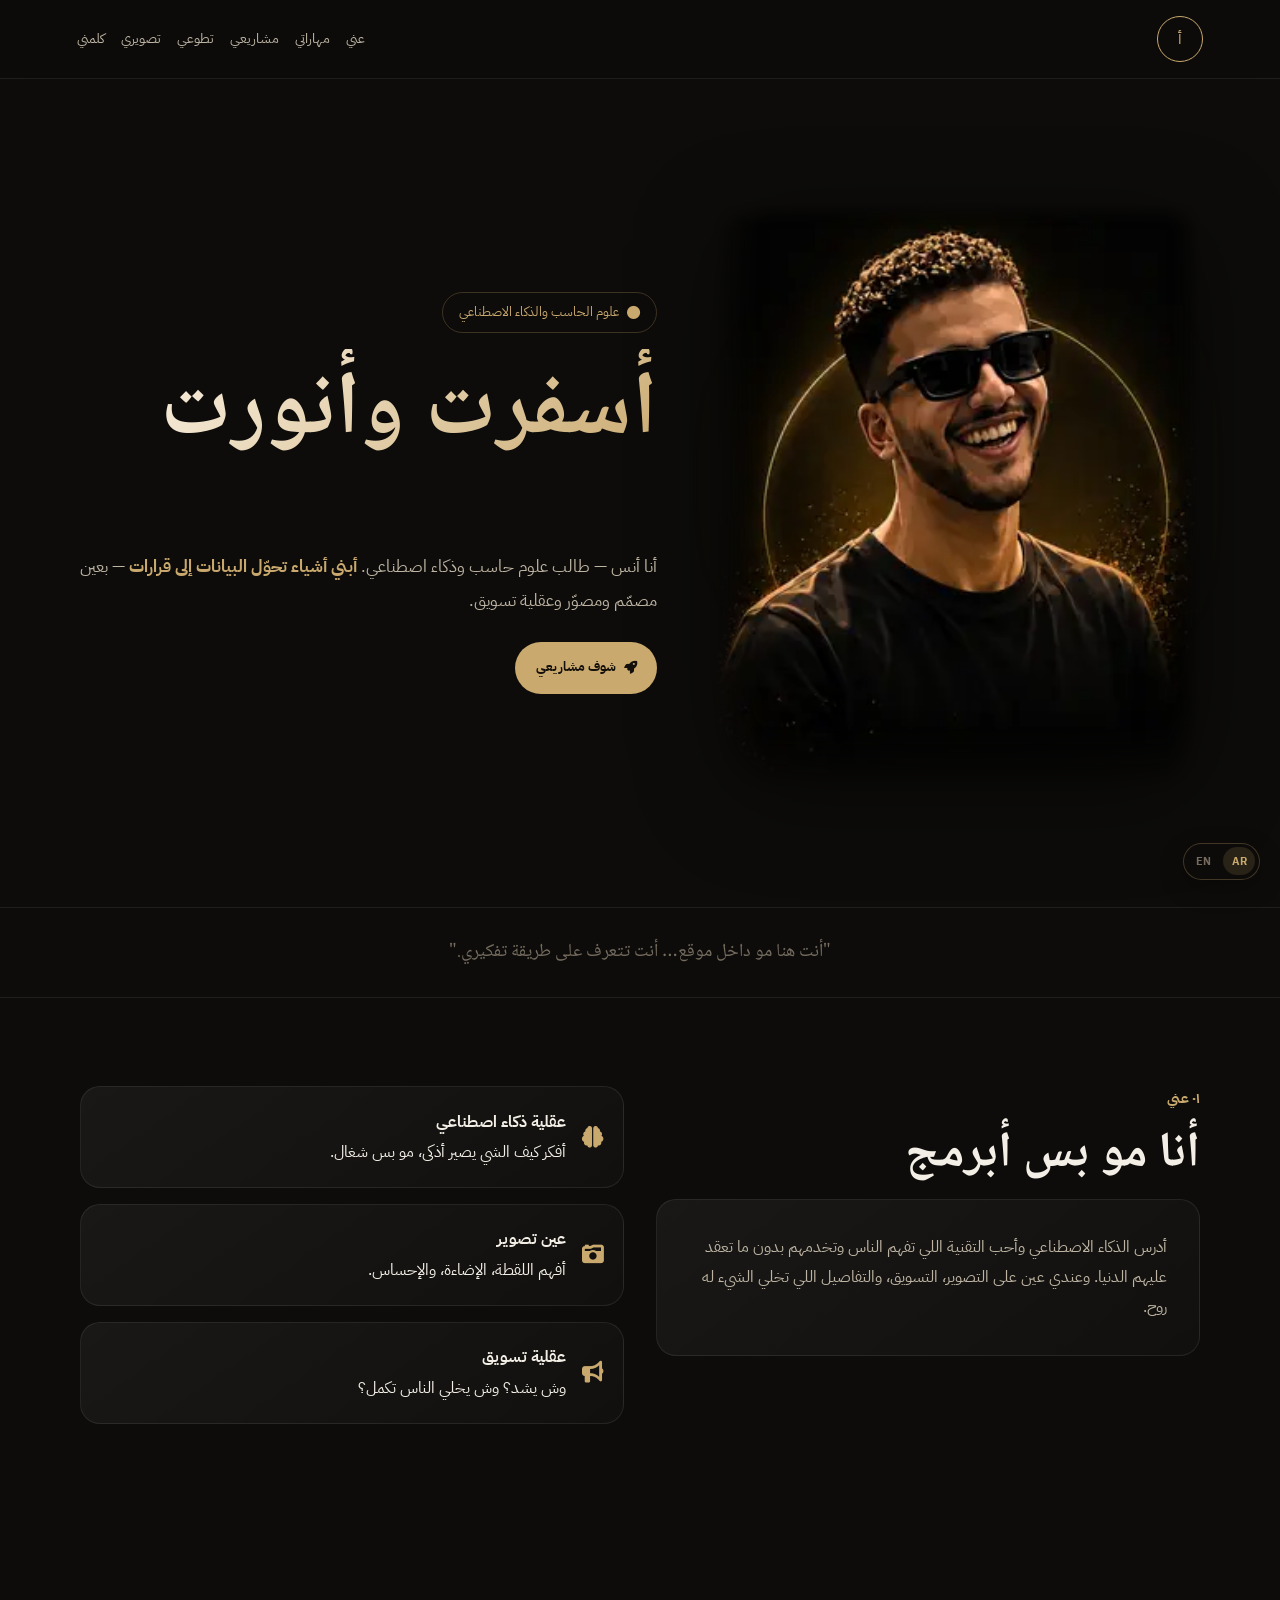
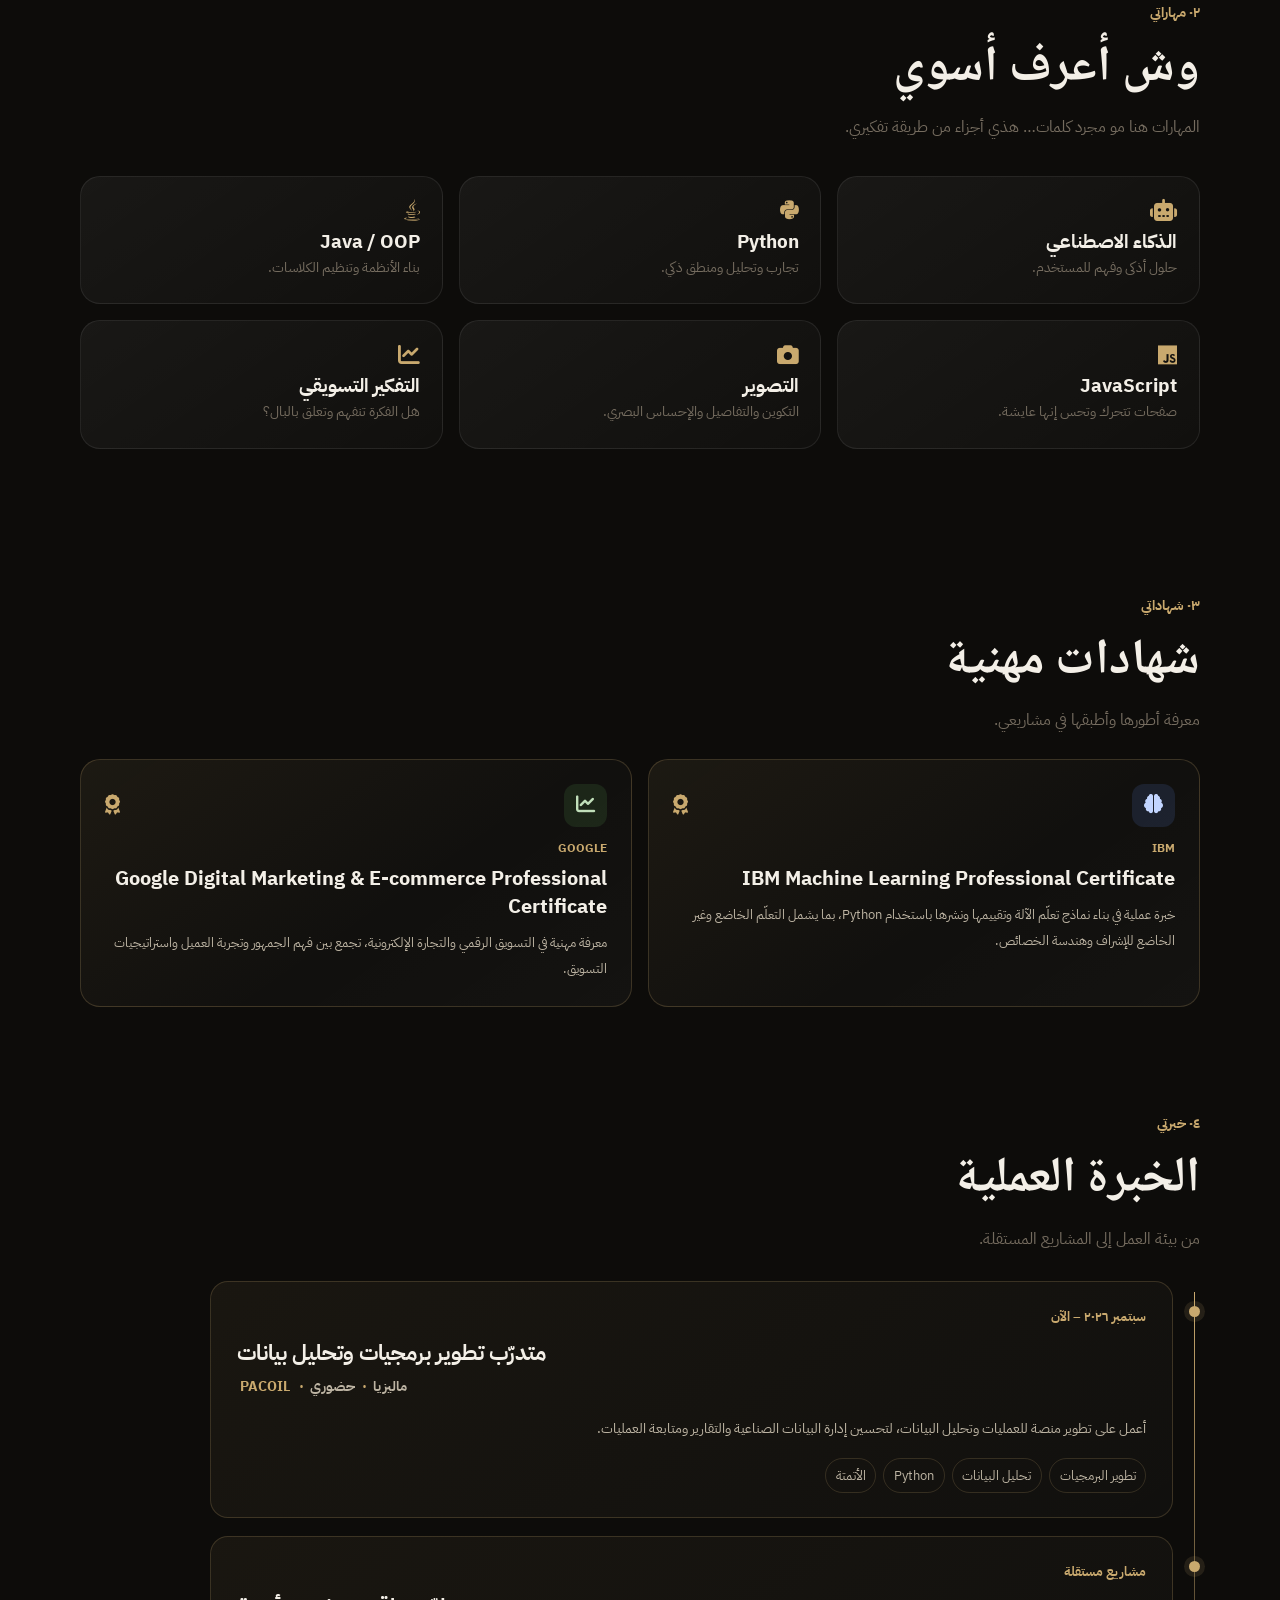
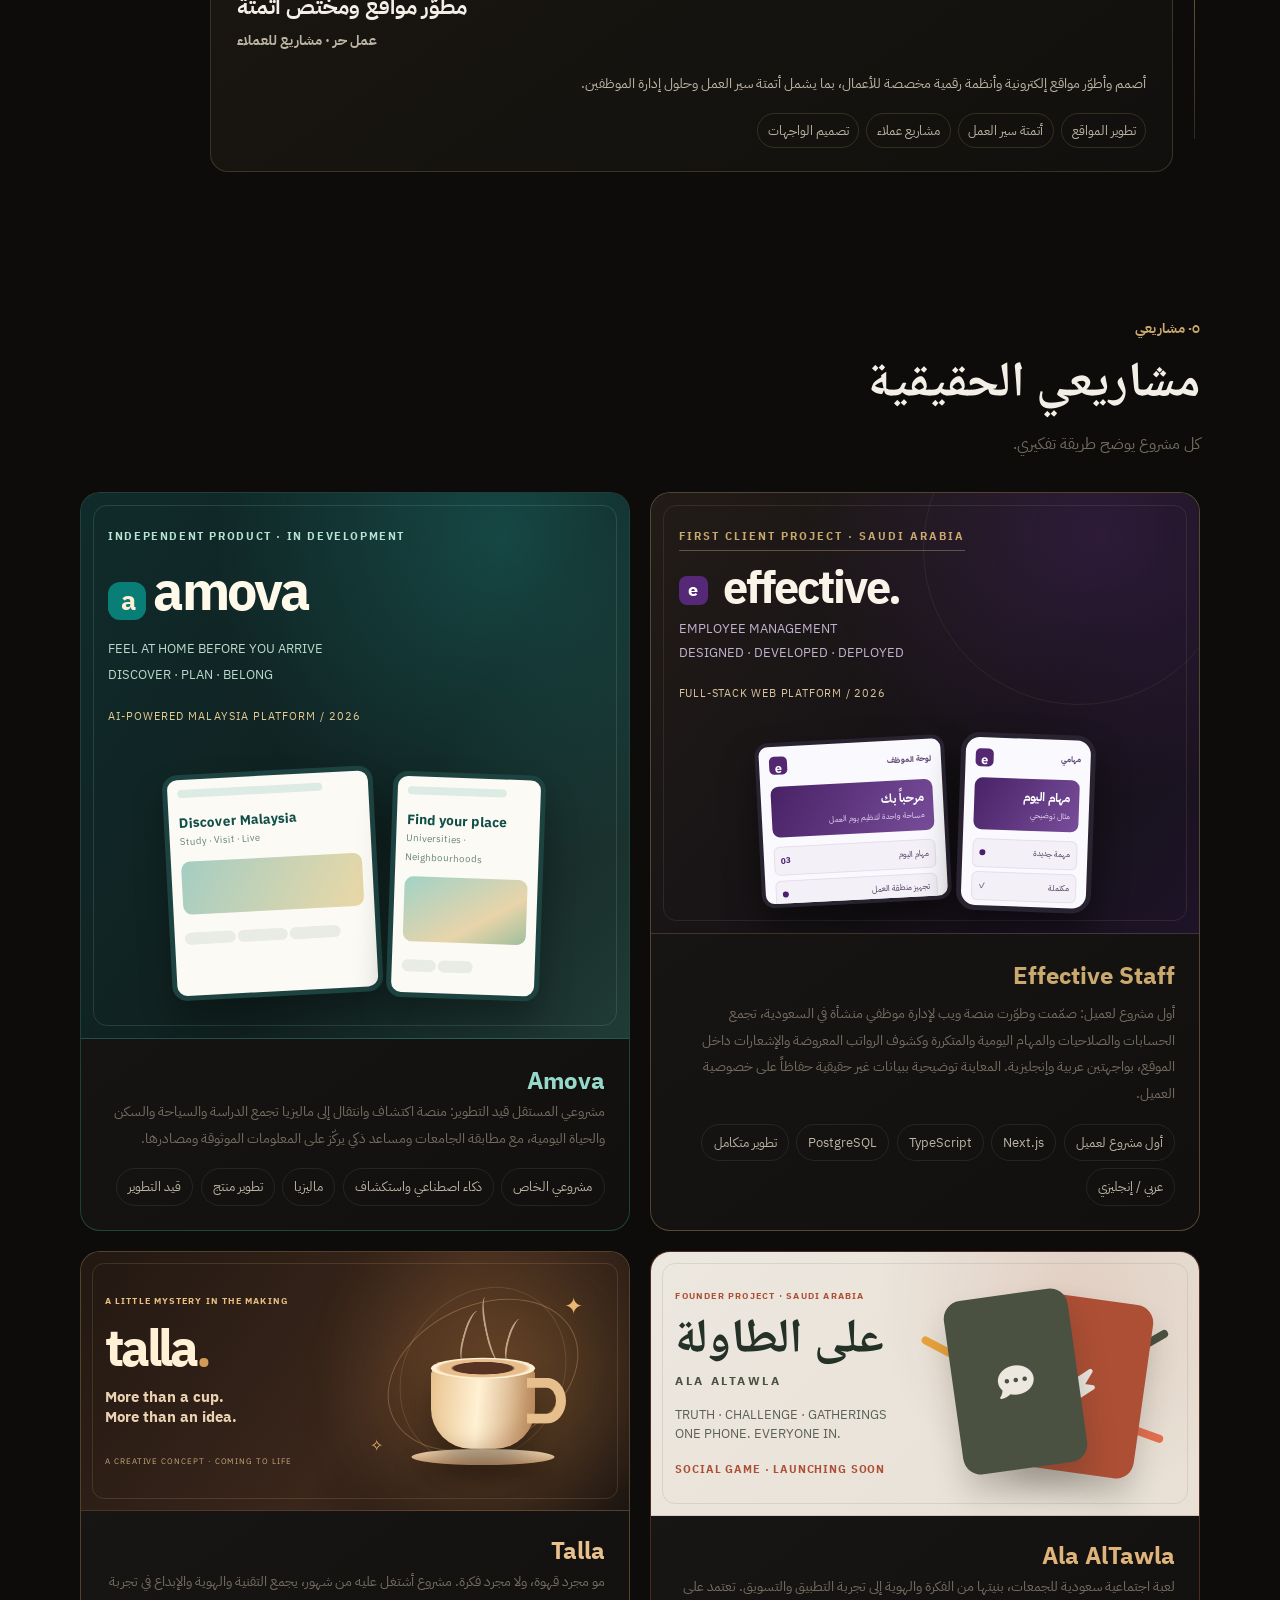
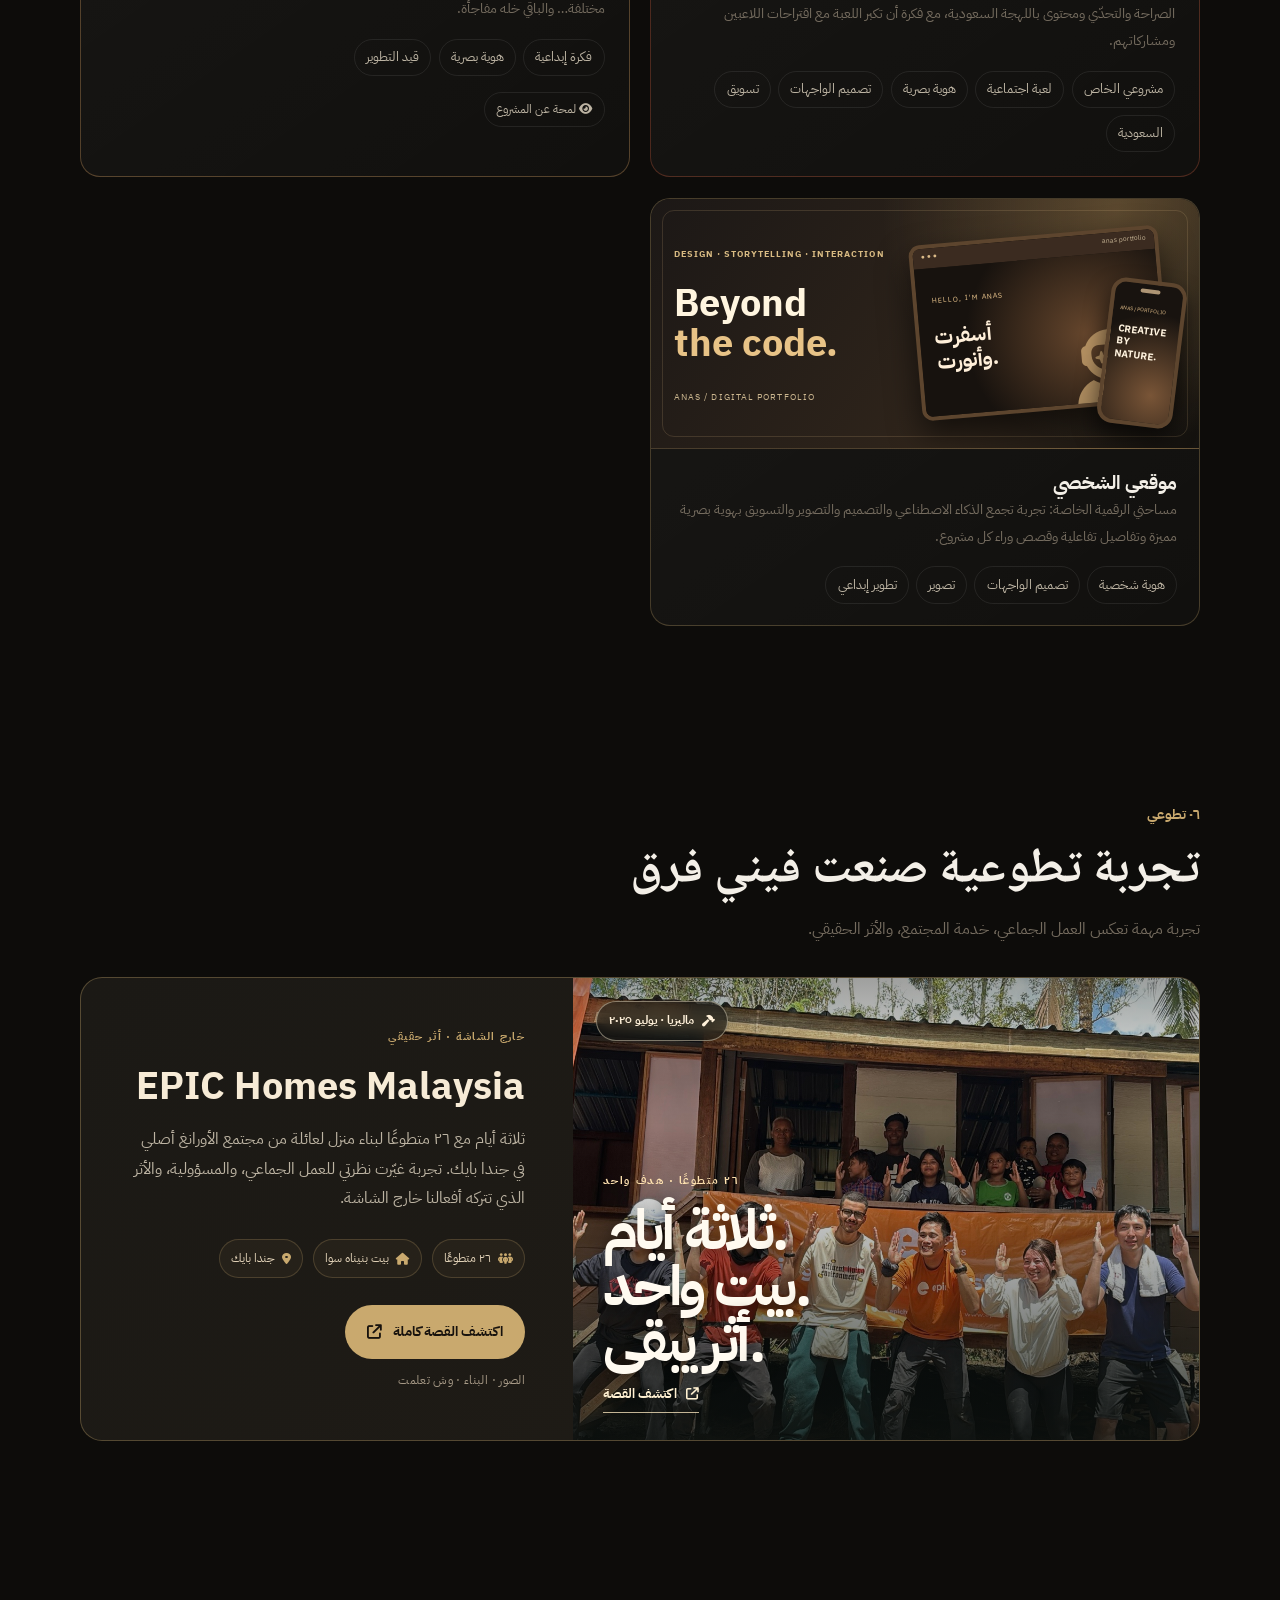
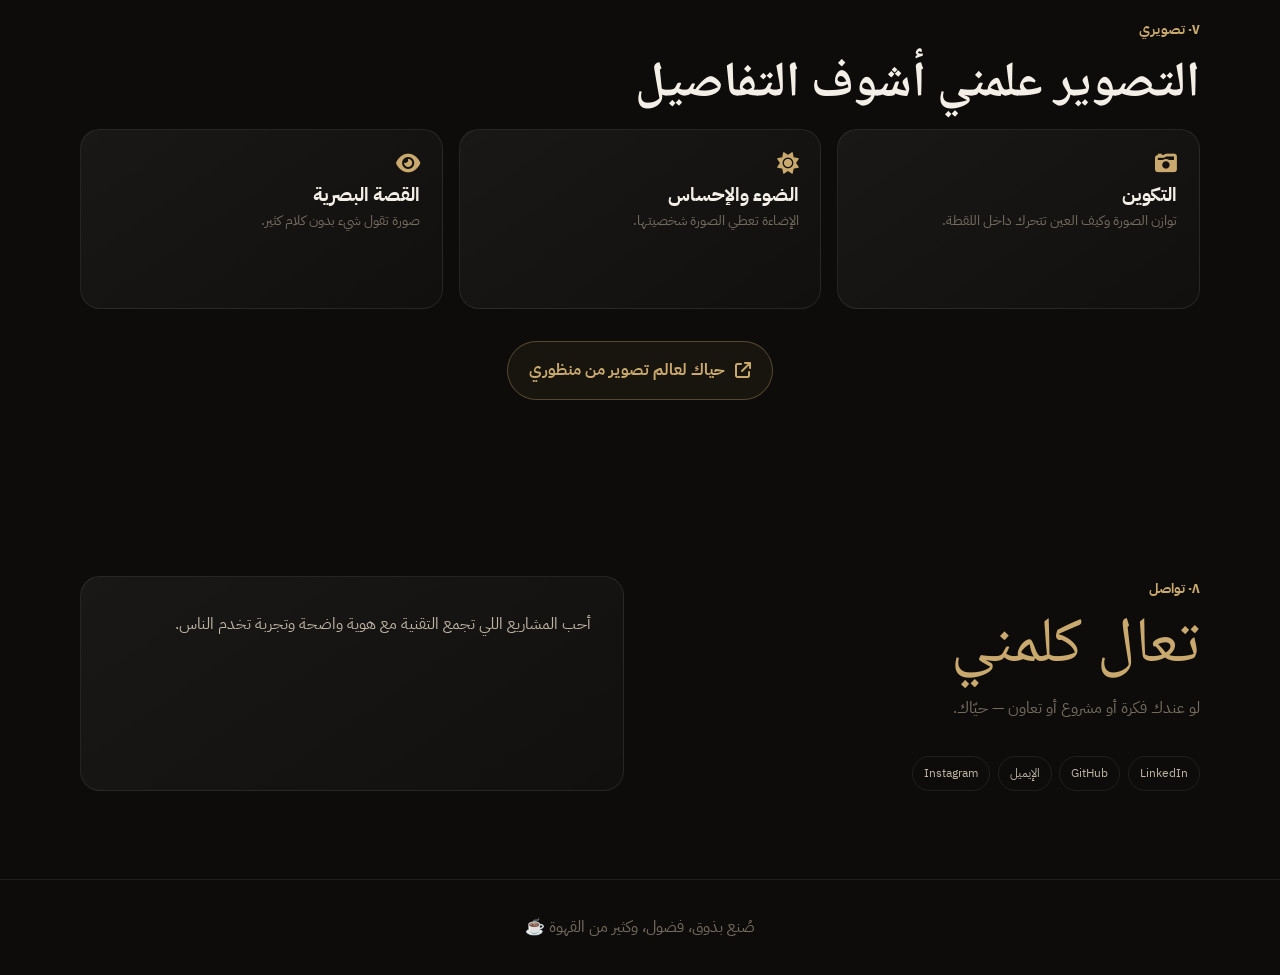
==== index.html @ 83fa6418 "Arabic mode: consistent Thmanyah typography and no mixed English - One Arabic text font + one displa" ====
<!DOCTYPE html>
<html lang="ar" dir="rtl">
<head>
<meta charset="utf-8">
<meta name="viewport" content="width=device-width,initial-scale=1">
<title>My Portfolio | Anas</title>
<link href="https://fonts.googleapis.com/css2?family=Noto+Naskh+Arabic:wght@500;700&family=Tajawal:wght@300;400;500;700;900&display=swap" rel="stylesheet">
<link href="https://cdnjs.cloudflare.com/ajax/libs/font-awesome/6.5.0/css/all.min.css" rel="stylesheet">
<style>
:root{--bg:#0d0c0a;--s:#161410;--s2:#1f1c17;--ink:#f3efe7;--soft:#bdb4a3;--muted:#756c5f;--gold:#c9a96e;--border:rgba(255,255,255,.08);--r:20px;--fb:'Tajawal',sans-serif;--fd:'Noto Naskh Arabic',serif}
*{box-sizing:border-box;margin:0;padding:0}
html{scroll-behavior:smooth}
body{background:var(--bg);color:var(--ink);font-family:var(--fb);line-height:1.85;overflow-x:hidden}
body.intro-lock{overflow:hidden}
a{text-decoration:none;color:inherit}
nav{position:sticky;top:0;z-index:30;display:flex;justify-content:space-between;align-items:center;padding:1rem 6%;background:#0d0c0ae8;border-bottom:1px solid var(--border);backdrop-filter:blur(14px)}
.logo{width:46px;height:46px;border-radius:50%;display:grid;place-items:center;border:1px solid var(--gold);color:var(--gold);font-family:var(--fd)}
.links{display:flex;gap:1rem;list-style:none;font-size:.86rem;color:var(--soft)}
section{padding:5.5rem 6%}
.wrap{max-width:1120px;margin:auto}
.label{color:var(--gold);letter-spacing:.22em;font-size:.74rem;font-weight:900}
.title{font-family:var(--fd);font-size:clamp(2rem,4vw,3.1rem);line-height:1.25;margin:.5rem 0}
.sub{color:var(--muted);max-width:760px;margin-bottom:2rem}
.hero{min-height:92vh;display:grid;align-items:center;padding-top:3.5rem;padding-bottom:3.5rem;overflow:hidden}
.hero-grid{width:min(1280px,100%);margin-inline:auto;display:grid;grid-template-columns:minmax(0,1.08fr) minmax(390px,.92fr);align-items:center;gap:clamp(1.5rem,4vw,4rem);direction:ltr}
.hero-copy{position:relative;z-index:2;max-width:720px;text-align:left;direction:ltr}
html[dir="rtl"] .hero-copy{text-align:right;direction:rtl}
.hero h1{font-family:var(--fd);font-size:clamp(4rem,7vw,6.5rem);line-height:.98;white-space:nowrap;background:linear-gradient(135deg,#fff8ee,var(--gold));-webkit-background-clip:text;color:transparent;margin:1rem 0 .45rem}
.hero-translation{height:44px;display:flex;align-items:center;justify-content:flex-start;color:var(--gold);font-size:1.1rem;font-weight:700;letter-spacing:.04em;margin-bottom:1.2rem;transition:.45s}
html[dir="rtl"] .hero-translation{justify-content:flex-end}
.hero-translation.hide{opacity:0;transform:translateY(12px);filter:blur(4px)}
.lead{max-width:700px;color:var(--soft);font-size:1.08rem}
.badge,.btn{display:inline-flex;align-items:center;gap:.5rem;border:1px solid rgba(201,169,110,.25);border-radius:999px;padding:.45rem 1rem;color:var(--gold);font-size:.82rem}
.btn{margin-top:1.5rem;background:var(--gold);color:#130f0a;font-weight:800;border:0;padding:.85rem 1.3rem;cursor:pointer}
.hero-art{position:relative;min-height:clamp(560px,64vh,730px);display:grid;align-items:end;justify-items:center;pointer-events:none;user-select:none;isolation:isolate}
.hero-art::before{content:'';position:absolute;inset:10% 2% 2%;z-index:-1;background:radial-gradient(circle at 52% 43%,rgba(201,169,110,.19),rgba(201,169,110,.055) 37%,transparent 68%);filter:blur(24px)}
.portrait-image{display:block!important;position:relative;z-index:3;width:min(100%,620px);height:clamp(560px,68vh,760px);object-fit:contain;object-position:center bottom;opacity:1!important;visibility:visible!important;filter:drop-shadow(0 22px 45px rgba(0,0,0,.62));pointer-events:none!important;user-select:none!important;-webkit-user-select:none!important;-webkit-user-drag:none!important;touch-action:none;animation:portraitReveal 1.15s .35s both cubic-bezier(.2,.7,.2,1)}
@keyframes portraitReveal{from{opacity:0;transform:translateY(26px) scale(.975);filter:blur(7px) drop-shadow(0 22px 45px rgba(0,0,0,.62))}to{opacity:1;transform:none;filter:drop-shadow(0 22px 45px rgba(0,0,0,.62))}}
.card{background:linear-gradient(145deg,rgba(255,255,255,.05),rgba(255,255,255,.018));border:1px solid var(--border);border-radius:var(--r)}
.grid2{display:grid;grid-template-columns:1fr 1fr;gap:2rem}
.text-card{padding:2rem;color:var(--soft)}
.mini-list{display:grid;gap:1rem}
.mini{padding:1.2rem;display:flex;gap:1rem;align-items:center}
.ico{color:var(--gold);font-size:1.35rem}
.skills,.projects,.gallery{display:grid;grid-template-columns:repeat(3,1fr);gap:1rem}
.skill,.project-body,.photo-card{padding:1.35rem}
.skill i,.photo-card i{color:var(--gold);font-size:1.35rem}
.skill p,.project p,.photo-card p{color:var(--muted);font-size:.86rem}
.project{overflow:hidden}
.mock{height:175px;display:grid;place-items:center;text-align:center;font-family:var(--fd);font-size:1.1rem;color:var(--gold);background:radial-gradient(circle at 20% 20%,rgba(201,169,110,.16),transparent 45%),var(--s2)}
.mock.amova{background:radial-gradient(circle at 25% 20%,rgba(98,137,255,.2),transparent 45%),var(--s2)}
.mock.talla{background:radial-gradient(circle at 75% 20%,rgba(163,111,64,.24),transparent 45%),var(--s2)}
.tags,.project-actions,.pills{display:flex;gap:.45rem;flex-wrap:wrap;margin-top:1rem}
.tags span,.project-actions a,.project-actions button,.pill{font:inherit;font-size:.74rem;padding:.34rem .7rem;border:1px solid var(--border);border-radius:999px;color:var(--soft);background:transparent;cursor:pointer}
.project-actions a:hover,.project-actions button:hover,.pill:hover{color:var(--gold);border-color:var(--gold)}
.quote{text-align:center;padding:1.7rem 6%;border-block:1px solid var(--border);color:var(--muted);font-family:var(--fd)}
.photo-card{min-height:180px}
.contact{display:grid;grid-template-columns:1fr 1fr;gap:2rem}
.big{font-family:var(--fd);font-size:clamp(2.5rem,6vw,4rem);color:var(--gold)}
footer{text-align:center;padding:2rem;color:var(--muted);border-top:1px solid var(--border)}
.card,.skill,.project,.photo-card,.mini,.btn,.pill,.project-actions a,.project-actions button,.tags span{transition:.25s}
.card:hover,.skill:hover,.project:hover,.photo-card:hover,.mini:hover{transform:scale(1.03);box-shadow:0 15px 35px rgba(0,0,0,.35)}
.btn:hover,.pill:hover,.project-actions a:hover,.project-actions button:hover,.tags span:hover{transform:scale(1.06)}
.photography-cta{display:flex;justify-content:center;margin-top:2rem}
.photo-btn{display:inline-flex;align-items:center;gap:.6rem;border:1px solid rgba(201,169,110,.35);border-radius:999px;padding:.85rem 1.35rem;color:var(--gold);background:rgba(201,169,110,.06);font-weight:800}
.lang-switch{position:fixed;right:1.25rem;bottom:1.25rem;z-index:100;display:flex;gap:.2rem;padding:.22rem;border:1px solid rgba(201,169,110,.28);border-radius:999px;background:rgba(13,12,10,.86);backdrop-filter:blur(14px);box-shadow:0 8px 24px rgba(0,0,0,.28)}
.lang-switch button{border:0;background:transparent;color:var(--muted);font:700 .68rem var(--fb);padding:.35rem .55rem;border-radius:999px;cursor:pointer}
.lang-switch button.active{background:rgba(201,169,110,.15);color:var(--gold)}
.intro-overlay{position:fixed;inset:0;z-index:9999;background:#090806;display:grid;place-items:center;text-align:center;padding:2rem;transition:opacity .6s,visibility .6s}
.intro-overlay.done{opacity:0;visibility:hidden;pointer-events:none}
.intro-inner{max-width:980px}
.intro-badge,.intro-title,.intro-sub,.intro-line,.intro-button{opacity:0;filter:blur(10px);transform:translateY(18px) scale(.97);animation:introReveal .6s cubic-bezier(.2,.7,.2,1) forwards}
.intro-badge{animation-delay:.05s}.intro-title{animation-delay:.2s;font-family:var(--fd);font-size:clamp(3.3rem,10vw,7.7rem);line-height:1.1;background:linear-gradient(135deg,#fff8ee,var(--gold));-webkit-background-clip:text;color:transparent;margin:1rem 0}.intro-sub{animation-delay:.45s;color:var(--gold);font-weight:700}.intro-line{animation-delay:.6s;color:var(--soft);font-size:clamp(.95rem,2vw,1.15rem);max-width:760px;margin:1rem auto}.intro-button{animation-delay:.75s}.skip-intro{position:absolute;bottom:1.5rem;right:1.5rem;border:0;background:transparent;color:var(--muted);cursor:pointer;font-family:var(--fb)}
@keyframes introReveal{to{opacity:1;filter:blur(0);transform:none}}
.modal{position:fixed;inset:0;z-index:500;display:grid;place-items:center;padding:1.5rem;background:rgba(4,4,3,.78);backdrop-filter:blur(12px);opacity:0;visibility:hidden;transition:.3s}
.modal.open{opacity:1;visibility:visible}.modal-card{position:relative;width:min(680px,100%);padding:clamp(2rem,6vw,4rem);text-align:center;overflow:hidden}.modal-card:before{content:'';position:absolute;inset:-30%;background:radial-gradient(circle,rgba(201,169,110,.13),transparent 55%);pointer-events:none}.modal-icon{font-size:2.4rem;color:var(--gold);margin-bottom:1rem}.modal h3{font-family:var(--fd);font-size:clamp(2rem,5vw,3.5rem);color:var(--gold)}.modal p{position:relative;color:var(--soft);font-size:clamp(1rem,2.4vw,1.25rem);margin:1rem auto 1.5rem;max-width:560px}.modal-close{position:absolute;top:1rem;right:1rem;width:38px;height:38px;border-radius:50%;border:1px solid var(--border);background:rgba(255,255,255,.04);color:var(--soft);cursor:pointer}
@media(max-width:1100px){.hero-grid{grid-template-columns:minmax(0,1fr) minmax(330px,.82fr);gap:1.5rem}.hero h1{font-size:clamp(3.8rem,7vw,5.4rem)}.portrait-image{height:clamp(500px,60vh,660px)}}
@media(max-width:900px){.hero{padding-top:4rem}.hero-grid{grid-template-columns:1fr;gap:.5rem}.hero-copy,html[dir="rtl"] .hero-copy{text-align:center;direction:inherit;margin-inline:auto}.hero-translation,html[dir="rtl"] .hero-translation{justify-content:center}.hero h1{white-space:normal;font-size:clamp(3.4rem,14vw,5.6rem)}.hero-art{min-height:430px;margin-top:.5rem}.portrait-image{width:min(100%,520px);height:min(118vw,590px)}.grid2,.contact{grid-template-columns:1fr}.skills,.projects,.gallery{grid-template-columns:1fr 1fr}.links{display:none}}
@media(max-width:600px){.skills,.projects,.gallery{grid-template-columns:1fr}.portrait-image{height:min(126vw,500px)}}
@media(prefers-reduced-motion:reduce){*,*:before,*:after{animation-duration:.01ms!important;transition-duration:.01ms!important}.intro-overlay{display:none}body.intro-lock{overflow:auto}.portrait-image{animation:none}}

/* Effective Staff: non-interactive case-study poster, integrated with the portfolio's black-and-gold theme. */
.effective-project{grid-column:span 2;border-color:rgba(201,169,110,.34)}
.effective-poster{min-height:245px;position:relative;display:grid;grid-template-columns:minmax(0,.9fr) minmax(0,1.1fr);align-items:center;gap:1.2rem;padding:1.45rem 1.7rem;overflow:hidden;direction:ltr;background:radial-gradient(ellipse at 82% 10%,rgba(85,42,116,.36),transparent 46%),linear-gradient(130deg,#211c17 0%,#151116 62%,#1d1428 100%);border-bottom:1px solid rgba(201,169,110,.18);isolation:isolate}
.effective-poster:before{content:'';position:absolute;inset:12px;border:1px solid rgba(201,169,110,.13);border-radius:13px;pointer-events:none}
.effective-poster:after{content:'';position:absolute;right:-36px;top:-100px;width:310px;height:310px;border:1px solid rgba(201,169,110,.10);border-radius:50%;pointer-events:none}
.effective-poster-copy{z-index:1;text-align:left;align-self:center}
.effective-poster-eyebrow{display:inline-block;color:var(--gold);font:700 .66rem var(--fb);letter-spacing:.19em;text-transform:uppercase;border-bottom:1px solid rgba(201,169,110,.4);padding-bottom:.4rem}
.effective-wordmark{font:900 clamp(1.6rem,3.5vw,2.9rem) var(--fb);color:#faf3e8;line-height:1;margin:.9rem 0 .38rem;letter-spacing:-.045em}
.effective-wordmark i{display:inline-grid;place-items:center;width:29px;height:29px;border-radius:8px;background:#562878;color:#fff;font-size:1.1rem;vertical-align:middle;letter-spacing:0;margin-right:.4rem;font-style:normal}
.effective-poster-copy p{color:#c1b2cf!important;font-size:.79rem!important;line-height:1.5;max-width:275px}
.effective-poster-note{display:inline-block;color:#d7c39b;font-size:.67rem;letter-spacing:.075em;margin-top:1.05rem}
.effective-screens{position:relative;display:flex;gap:.65rem;justify-content:flex-end;align-items:flex-end;z-index:1;transform:rotate(-2deg);pointer-events:none}
.effective-screen{width:min(51%,178px);height:190px;flex-shrink:0;background:#faf9fd;border:4px solid #292331;border-radius:13px;box-shadow:0 18px 35px rgba(0,0,0,.42);overflow:hidden;direction:rtl;padding:.68rem .62rem;text-align:right}
.effective-screen--mobile{height:205px;width:min(40%,128px);border-radius:19px;transform:translateY(11px) rotate(5deg);border-width:5px}
.effective-ui-head{display:flex;align-items:center;justify-content:space-between;font-size:.49rem;color:#5b4571;font-weight:800;gap:.3rem}
.effective-ui-mark{background:#532870;border-radius:5px;width:18px;height:18px;color:white;display:grid;place-items:center;font-weight:900;font-size:.8rem}
.effective-ui-banner{margin:.7rem 0 .55rem;border-radius:8px;padding:.7rem .55rem;background:linear-gradient(120deg,#482266,#784d9a);color:#fff;font-weight:900;font-size:.76rem;line-height:1.3}
.effective-ui-banner small{display:block;font-size:.49rem;font-weight:400;color:#ead8f4;margin-top:.22rem}
.effective-ui-row{background:#f4f0f8;border:1px solid #e7ddec;border-radius:6px;display:flex;justify-content:space-between;align-items:center;padding:.36rem .4rem;margin:.27rem 0;gap:.3rem;color:#4c395b;font-size:.51rem}
.effective-ui-row b{color:#4b1f6f;font-weight:900}.effective-ui-dot{width:6px;height:6px;border-radius:50%;background:#4b1f6f;display:inline-block}
.effective-poster-bottom{margin-top:.7rem;border-top:1px solid #e6ddea;padding-top:.36rem;display:flex;justify-content:space-around;color:#826c91;font-size:.42rem}
.effective-project .project-body{padding:1.6rem}
.effective-project .project-body h3{color:var(--gold);font-family:var(--fd);font-size:1.28rem}
.effective-project .project-body p{max-width:620px;margin:.42rem 0 .3rem}
.effective-project .project-actions{display:none}
@media(max-width:900px){.effective-project{grid-column:span 2}}
@media(max-width:600px){.effective-project{grid-column:span 1}.effective-poster{grid-template-columns:1fr;min-height:0;padding:1.35rem;gap:1.1rem}.effective-poster-copy{text-align:center}.effective-poster-copy p{margin-inline:auto}.effective-screens{justify-content:center}.effective-screen{width:48%}.effective-screen--mobile{width:37%}}

/* Amova portfolio showcase: visual case study, no source-code link */
.amova-project{grid-column:span 2;border-color:rgba(61,172,157,.3)}
.amova-poster{position:relative;min-height:250px;display:grid;grid-template-columns:minmax(0,.9fr) minmax(0,1.1fr);align-items:center;gap:1.3rem;overflow:hidden;padding:1.7rem;direction:ltr;background:radial-gradient(ellipse at 77% 8%,rgba(37,167,159,.28),transparent 48%),linear-gradient(125deg,#102b2b,#10201f 58%,#203b36);border-bottom:1px solid rgba(110,216,192,.2)}
.amova-poster:before{content:'';position:absolute;inset:12px;border:1px solid rgba(168,219,196,.15);border-radius:14px;pointer-events:none}
.amova-poster-copy{position:relative;z-index:1;text-align:left}.amova-poster-eyebrow{font:700 .67rem var(--fb);letter-spacing:.15em;color:#b7e4d3;text-transform:uppercase}.amova-poster-wordmark{font:900 clamp(2rem,5vw,3.4rem) var(--fb);color:#fff9e9;letter-spacing:-.05em;line-height:1.1;margin:.8rem 0}.amova-poster-wordmark i{font-style:normal;display:inline-grid;place-items:center;background:#087e77;color:#ffeed3;width:38px;height:38px;border-radius:12px;font-size:1.7rem;margin-right:.45rem}.amova-poster-copy p{color:#b9d9cb!important;font-size:.84rem!important;line-height:1.55}.amova-poster-note{display:block;color:#e5ca91;font-size:.71rem;margin-top:1.1rem;letter-spacing:.09em}
.amova-showcase{position:relative;z-index:1;display:grid;grid-template-columns:1.1fr .8fr;gap:.7rem;transform:rotate(-3deg);pointer-events:none}.amova-showcase-panel{background:#fcfaf4;border:5px solid #1d4340;border-radius:15px;min-height:184px;padding:12px;color:#173f3c;box-shadow:0 18px 32px rgba(0,0,0,.28);overflow:hidden}.amova-showcase-panel h4{font-size:.85rem;line-height:1.4;color:#104e47}.amova-showcase-panel p{font-size:.6rem!important;line-height:1.4;color:#65827c!important}.amova-showcase-nav{height:8px;width:80%;border-radius:4px;background:#dcebe4;margin-bottom:16px}.amova-showcase-hero{height:53px;border-radius:9px;background:linear-gradient(120deg,#a4cdc3,#ebd8a6);margin:10px 0}.amova-showcase-chip{display:inline-block;height:12px;width:28%;background:#e8ece2;border-radius:8px;margin:3px 2px 0 0}.amova-showcase-panel:last-child{transform:translateY(20px) rotate(5deg)}.amova-showcase-panel:last-child .amova-showcase-hero{height:65px;background:linear-gradient(150deg,#a1d2c6,#e8d4aa 65%,#9fbf9c)}
@media(max-width:600px){.amova-project{grid-column:span 1}.amova-poster{grid-template-columns:1fr;padding:1.5rem;gap:1.25rem}.amova-showcase{max-width:320px;margin:auto;width:100%}.amova-poster-wordmark{font-size:2.5rem}}

/* Refined project grid: featured work shares one row on desktop. */
#projects .projects{display:grid;grid-template-columns:repeat(2,minmax(0,1fr));gap:1.3rem;align-items:stretch}
#projects .projects>.project{grid-column:span 1;min-width:0}
#projects .effective-project,#projects .amova-project{display:flex;flex-direction:column;border-radius:20px}
#projects .effective-poster,#projects .amova-poster{flex:1;min-height:345px;grid-template-columns:1fr;grid-template-rows:auto 1fr;gap:1.3rem;padding:1.7rem;align-content:space-between}
#projects .effective-poster-copy,#projects .amova-poster-copy{align-self:start}
#projects .effective-screens{min-width:0;justify-content:center;align-items:center;transform:rotate(-3deg)}
#projects .effective-screen{height:165px;width:min(47%,190px)}
#projects .effective-screen--mobile{height:178px;width:min(35%,135px)}
#projects .amova-showcase{width:min(100%,375px);margin:0 auto;align-self:center}
#projects .amova-showcase-panel{min-width:0;min-height:150px;padding:10px}
#projects .amova-showcase-panel:last-child{transform:translateY(13px) rotate(5deg)}
#projects .effective-project .project-body,#projects .amova-project .project-body{padding:1.5rem}
#projects .effective-project .project-body h3,#projects .amova-project .project-body h3{font:800 1.5rem var(--fb)}
#projects .amova-project .project-body h3{color:#94d9c9}
#projects .portfolio-project{border-color:rgba(201,169,110,.28)}
#projects .portfolio-poster{position:relative;min-height:250px;display:grid;grid-template-columns:.88fr 1.12fr;align-items:center;gap:1rem;padding:1.4rem;overflow:hidden;direction:ltr;background:radial-gradient(circle at 85% 5%,rgba(230,186,109,.24),transparent 45%),linear-gradient(125deg,#1c1816,#30251b 65%,#14120f);border-bottom:1px solid rgba(201,169,110,.25)}
#projects .portfolio-poster:before{content:"";position:absolute;inset:11px;border:1px solid rgba(231,195,137,.16);border-radius:12px;pointer-events:none}
#projects .portfolio-poster-copy{z-index:1;text-align:left}
#projects .portfolio-kicker{color:#d9bb83;font-size:.58rem;font-weight:800;letter-spacing:.11em}
#projects .portfolio-poster-copy>strong{display:block;font:900 clamp(1.55rem,3vw,2.55rem) var(--fb);line-height:1.05;color:#fff5df;margin:1rem 0}
#projects .portfolio-poster-copy>strong em{font-style:normal;color:#e8c387}
#projects .portfolio-poster-note{font-size:.57rem;letter-spacing:.12em;color:#cbb68f}
#projects .portfolio-devices{position:relative;display:flex;justify-content:center;align-items:center;min-width:0;z-index:1}
#projects .portfolio-desktop{width:min(100%,250px);height:176px;overflow:hidden;border:4px solid #5d452e;border-radius:11px;background:#17120d;transform:rotate(-5deg);box-shadow:0 15px 32px #0009}
#projects .portfolio-toolbar{height:20px;background:#3b2b20;padding:2px 8px;font-size:.42rem;color:#dbba88;display:flex;justify-content:space-between}
#projects .portfolio-toolbar span{color:#c8b696}
#projects .portfolio-preview{position:relative;height:156px;padding:15px;background:radial-gradient(circle at 68% 50%,#64452c,#17120e 65%)}
#projects .portfolio-preview small{font-size:.45rem;letter-spacing:.14em;color:#ebc68e}
#projects .portfolio-preview strong{display:block;color:#ffefd9;font-size:1.3rem;line-height:1.2;margin-top:12px}
#projects .portfolio-preview i{position:absolute;bottom:0;right:20px;color:#d3ad76;font-size:5rem;opacity:.75}
#projects .portfolio-mobile{position:absolute;right:-3px;bottom:-15px;width:76px;height:146px;border:4px solid #5d452e;border-radius:15px;background:radial-gradient(circle at 70% 80%,#795537,#18130f 68%);transform:rotate(7deg);box-shadow:0 12px 22px #0009;padding:22px 7px 6px;text-align:left;display:flex;flex-direction:column;gap:9px;color:#fff3df}
#projects .portfolio-notch{position:absolute;top:5px;left:25px;width:20px;height:4px;border-radius:5px;background:#ae9574}
#projects .portfolio-mobile small{font-size:.32rem;color:#edc78f}
#projects .portfolio-mobile strong{font-size:.62rem;line-height:1.25}
#projects .portfolio-mobile i{color:#dfbc81;font-size:1.4rem}
@media(max-width:850px){#projects .projects{grid-template-columns:1fr}#projects .effective-poster,#projects .amova-poster{min-height:0;grid-template-columns:minmax(0,.85fr) minmax(0,1.15fr);grid-template-rows:auto;align-items:center}#projects .effective-screens{justify-content:center}}
@media(max-width:600px){#projects .effective-poster,#projects .amova-poster{grid-template-columns:1fr;gap:1.3rem}#projects .portfolio-poster{grid-template-columns:1fr;gap:1.5rem}#projects .portfolio-devices{margin:0 1rem 1.2rem}#projects .portfolio-desktop{width:230px}}


/* Ala AlTawla: Saudi social game / brand-led product showcase; no source-code link. */
#projects .alaaltawla-project{border-color:rgba(173,79,53,.38);overflow:hidden}
#projects .alaaltawla-poster{position:relative;min-height:255px;padding:1.5rem;display:grid;grid-template-columns:.9fr 1.1fr;gap:1.1rem;align-items:center;direction:ltr;overflow:hidden;background:radial-gradient(circle at 78% 18%,rgba(173,79,53,.14),transparent 42%),linear-gradient(135deg,#ece7df 0%,#e8e0d5 100%);border-bottom:1px solid rgba(74,81,65,.16);isolation:isolate}
#projects .alaaltawla-poster:before{content:"";position:absolute;inset:11px;border:1px solid rgba(74,81,65,.12);border-radius:13px;pointer-events:none}
#projects .alaaltawla-copy{position:relative;z-index:2;text-align:left;color:#233127}
#projects .alaaltawla-eyebrow{display:block;color:#ad4f35;font-size:.58rem;font-weight:900;letter-spacing:.13em;text-transform:uppercase}
#projects .alaaltawla-wordmark{display:block;font:900 clamp(1.8rem,4vw,3rem) var(--fd);color:#233127;line-height:1.05;margin:.75rem 0 .35rem}
#projects .alaaltawla-wordmark-en{display:block;color:#4a5141;font:800 .72rem var(--fb);letter-spacing:.22em}
#projects .alaaltawla-copy p{color:#5d6258!important;font-size:.8rem!important;line-height:1.55;margin-top:.9rem;max-width:280px}
#projects .alaaltawla-note{display:block;color:#ad4f35;font-size:.66rem;font-weight:800;letter-spacing:.08em;margin-top:1rem}
#projects .alaaltawla-art{position:relative;min-height:215px;display:grid;place-items:center;z-index:1}
#projects .alaaltawla-card{position:absolute;width:125px;height:175px;border-radius:18px;display:grid;place-items:center;box-shadow:0 20px 30px rgba(41,42,34,.22);font-size:2.25rem}
#projects .alaaltawla-card.truth{background:#4a5141;color:#ece7df;transform:translate(-27px,-2px) rotate(-8deg);z-index:2}
#projects .alaaltawla-card.challenge{background:#ad4f35;color:#ece7df;transform:translate(39px,2px) rotate(8deg);z-index:1}
#projects .alaaltawla-spark{position:absolute;width:36px;height:8px;border-radius:99px;background:#e8a33d}
#projects .alaaltawla-spark.s1{left:4%;top:31%;transform:rotate(28deg)}
#projects .alaaltawla-spark.s2{right:2%;top:28%;transform:rotate(-30deg);background:#4a5141}
#projects .alaaltawla-spark.s3{right:4%;bottom:25%;transform:rotate(20deg);background:#e46f4f}
#projects .alaaltawla-project .project-body{padding:1.5rem}
#projects .alaaltawla-project .project-body h3{font-size:1.5rem;color:#dfb47b}
@media(max-width:600px){#projects .alaaltawla-poster{grid-template-columns:1fr;gap:.6rem}.alaaltawla-copy{text-align:center!important}.alaaltawla-copy p{margin-inline:auto}.alaaltawla-art{min-height:205px}}

/* Talla: conceptual coffee teaser; entirely illustrated with CSS. */
#projects .talla-project{border-color:rgba(192,143,88,.38);overflow:hidden}
#projects .talla-poster{position:relative;min-height:255px;padding:1.5rem;display:grid;grid-template-columns:1fr 1fr;gap:.7rem;align-items:center;direction:ltr;overflow:hidden;background:radial-gradient(circle at 78% 45%,rgba(197,132,62,.22),transparent 43%),linear-gradient(125deg,#221812,#3a261b 54%,#171210);border-bottom:1px solid rgba(222,173,110,.2);isolation:isolate}
#projects .talla-poster:before{content:"";position:absolute;inset:11px;border:1px solid rgba(243,202,146,.14);border-radius:12px;pointer-events:none}
#projects .talla-light{position:absolute;width:230px;height:230px;border-radius:50%;background:rgba(240,167,80,.12);filter:blur(47px);right:2%;top:12%}
#projects .talla-poster-copy{position:relative;z-index:2;text-align:left}
#projects .talla-eyebrow{display:block;color:#e9bf82;font-size:.57rem;font-weight:800;letter-spacing:.12em}
#projects .talla-wordmark{display:block;color:#fff0d6;font:900 clamp(2.2rem,4vw,3.7rem) var(--fb);line-height:1;letter-spacing:-.07em;margin:.8rem 0}
#projects .talla-wordmark span{color:#d39b58}
#projects .talla-poster-tagline{display:block;color:#ead2b3;font-size:.93rem;line-height:1.35;font-weight:700}
#projects .talla-poster-bottom{display:block;color:#c8a67d;font-size:.53rem;letter-spacing:.11em;margin-top:1.7rem}
#projects .talla-art{position:relative;min-height:210px;isolation:isolate}
#projects .talla-orbit{position:absolute;left:50%;top:47%;border:1px solid rgba(238,187,116,.31);border-radius:50%;transform:translate(-50%,-50%) rotate(-25deg)}
#projects .talla-orbit-one{width:200px;height:140px}
#projects .talla-orbit-two{width:157px;height:185px;transform:translate(-50%,-50%) rotate(35deg);border-color:rgba(238,187,116,.16)}
#projects .talla-cup{position:absolute;left:50%;top:49%;width:104px;height:82px;transform:translate(-50%,-15%);background:linear-gradient(95deg,#e9c48f,#fff1d4 45%,#c39060);border-radius:8px 8px 40px 40px;box-shadow:inset -12px -5px 17px #92603644,0 20px 30px #0005;z-index:2}
#projects .talla-cup-top{position:absolute;top:-9px;left:0;width:100%;height:21px;background:radial-gradient(ellipse,#563323 0 40%,#e6bd8b 44% 58%,#fff0d4 65%);border-radius:50%}
#projects .talla-cup-handle{position:absolute;right:-31px;top:11px;width:39px;height:46px;border:10px solid #e6bf8c;border-left:0;border-radius:0 50% 50% 0;z-index:-1}
#projects .talla-saucer{position:absolute;left:50%;top:82%;width:143px;height:16px;border-radius:50%;background:linear-gradient(#f9e1bc,#bd9168);transform:translateX(-50%);box-shadow:0 12px 22px #0005}
#projects .talla-steam{position:absolute;bottom:59%;width:15px;height:53px;border-left:2px solid #f4ddb8;border-radius:50%;opacity:.65;transform:rotate(16deg)}
#projects .talla-steam-one{left:42%}#projects .talla-steam-two{left:51%;height:67px;transform:rotate(-12deg)}#projects .talla-steam-three{left:60%;height:45px}
#projects .talla-spark{position:absolute;color:#e8b873;z-index:3}
#projects .talla-spark-one{right:9%;top:4%;font-size:1.45rem}#projects .talla-spark-two{left:4%;bottom:12%;font-size:1rem}
#projects .talla-project .project-body{padding:1.5rem}
#projects .talla-project .project-body h3{font-size:1.5rem;color:#e9c18c}
@media(max-width:600px){#projects .talla-poster{grid-template-columns:1fr;gap:0}#projects .talla-art{min-height:215px}#projects .talla-poster-bottom{margin-top:1rem}}

/* Paused portfolio projects remain in source but never appear on the live page. */
#projects .project[hidden]{display:none!important}
/* EPIC Homes: real-photo editorial feature, designed to invite visitors into the full story. */
#volunteering .epic-feature{max-width:1120px;margin:0 auto}
#volunteering .epic-card{display:grid;grid-template-columns:minmax(0,1.12fr) minmax(0,.88fr);overflow:hidden;border:1px solid rgba(201,169,110,.33);background:linear-gradient(135deg,#1b1915,#201c16);border-radius:22px}
#volunteering .epic-visual{position:relative;display:block;min-height:440px;overflow:hidden;isolation:isolate}
#volunteering .epic-visual img{display:block;width:100%;height:100%;position:absolute;inset:0;object-fit:cover;object-position:center;transition:transform .65s ease}
#volunteering .epic-visual:hover img,#volunteering .epic-visual:focus-visible img{transform:scale(1.055)}
#volunteering .epic-image-shade{position:absolute;inset:0;background:linear-gradient(180deg,rgba(14,16,12,.40),transparent 32%,rgba(12,17,15,.82));z-index:1}
#volunteering .epic-image-badge{position:absolute;top:23px;left:23px;z-index:2;display:inline-flex;align-items:center;gap:8px;padding:8px 12px;border-radius:99px;color:#fff1da;border:1px solid rgba(255,244,213,.43);background:rgba(18,18,15,.54);font-size:.72rem;font-weight:700;letter-spacing:.08em;backdrop-filter:blur(9px)}
#volunteering .epic-image-copy{position:absolute;bottom:27px;left:30px;right:24px;z-index:2;display:flex;flex-direction:column;align-items:flex-start;gap:12px;text-align:left;direction:ltr}
#volunteering .epic-image-copy small{color:#ffe3b1;letter-spacing:.14em;font-size:.68rem;font-weight:800}
#volunteering .epic-image-copy strong{font:900 clamp(2.5rem,4.4vw,4.6rem)/.99 var(--fb);color:#fffaf0;letter-spacing:-.045em;text-shadow:0 3px 16px #0008}
#volunteering .epic-image-cta{display:inline-flex;align-items:center;gap:9px;font-size:.79rem;font-weight:800;color:#fff1d2;border-bottom:1px solid rgba(255,235,194,.75);padding-bottom:5px}
#volunteering .epic-details{display:flex;flex-direction:column;justify-content:center;padding:clamp(1.7rem,4vw,3rem);min-width:0}
#volunteering .epic-details-eyebrow{font-size:.67rem;font-weight:800;color:var(--gold);letter-spacing:.12em}
#volunteering .epic-details h3{font:800 clamp(1.65rem,3vw,2.4rem) var(--fb);line-height:1.2;color:#f7ebd6;margin:1rem 0}
#volunteering .epic-details p{color:var(--soft);line-height:1.85;font-size:1rem;margin-bottom:1.6rem}
#volunteering .epic-moments{display:flex;flex-wrap:wrap;gap:10px;margin-bottom:1.7rem}
#volunteering .epic-moments span{display:inline-flex;align-items:center;gap:7px;border:1px solid rgba(201,169,110,.23);background:rgba(201,169,110,.055);border-radius:99px;padding:7px 11px;font-size:.75rem;color:#e1d1b7}
#volunteering .epic-moments i{color:var(--gold)}
#volunteering .epic-action{margin-top:auto;display:flex;flex-direction:column;align-items:flex-start;gap:11px}
#volunteering .epic-story-link{display:inline-flex;align-items:center;gap:12px;border-radius:99px;background:var(--gold);color:#17120d;padding:13px 22px;font-size:.9rem;font-weight:900;transition:transform .2s,background .2s}
#volunteering .epic-story-link:hover,#volunteering .epic-story-link:focus-visible{transform:translateY(-3px);background:#ead1a0}
#volunteering .epic-action>span{color:#a79a87;font-size:.72rem;letter-spacing:.03em}
@media(max-width:830px){#volunteering .epic-card{grid-template-columns:1fr}#volunteering .epic-visual{min-height:390px}#volunteering .epic-details{padding:2rem}}
@media(max-width:480px){#volunteering .epic-visual{min-height:365px}#volunteering .epic-image-copy{left:20px;bottom:22px}#volunteering .epic-image-copy strong{font-size:2.65rem}#volunteering .epic-details{padding:1.55rem}}
@media(prefers-reduced-motion:reduce){#volunteering .epic-visual img,#volunteering .epic-story-link{transition:none}}

/* Compact professional certification cards */
#certifications{padding-top:3.5rem;padding-bottom:3.5rem}
#certifications .sub{margin-bottom:1.4rem}
.certifications-grid{display:grid;grid-template-columns:repeat(2,minmax(0,1fr));gap:1rem}
.certification-card{padding:1.5rem;display:flex;flex-direction:column;align-items:flex-start;min-height:216px;border-color:rgba(201,169,110,.22);background:linear-gradient(145deg,rgba(201,169,110,.085),rgba(255,255,255,.018) 58%,rgba(255,255,255,.03));transition:transform .25s ease,border-color .25s ease,box-shadow .25s ease}
.certification-card:hover{transform:translateY(-4px);border-color:rgba(201,169,110,.48);box-shadow:0 18px 38px rgba(0,0,0,.22)}
.certification-top{width:100%;display:flex;align-items:center;justify-content:space-between;gap:1rem;margin-bottom:.7rem}
.certification-symbol{width:43px;height:43px;display:grid;place-items:center;border-radius:12px;font-size:1.2rem}
.certification-ibm{color:#c2d5ff;background:rgba(79,112,186,.18)}.certification-google{color:#c1dfba;background:rgba(78,132,73,.19)}
.certification-award{color:var(--gold);font-size:1.25rem}.certification-issuer{font-size:.72rem;font-weight:900;letter-spacing:.15em;color:var(--gold)}
.certification-card h3{font-family:var(--fb);font-size:clamp(1.06rem,1.65vw,1.25rem);line-height:1.4;margin:.25rem 0 .65rem;color:var(--ink);direction:ltr;text-align:left}
.certification-card p{color:var(--soft);font-size:.84rem;line-height:1.7;margin:0}
@media(max-width:650px){.certifications-grid{grid-template-columns:1fr}.certification-card{min-height:0}#certifications{padding-top:2.4rem;padding-bottom:2.4rem}}
@media(prefers-reduced-motion:reduce){.certification-card{transition:none}.certification-card:hover{transform:none}}

/* Compact professional experience timeline */
#experience{padding-top:3rem;padding-bottom:3.5rem}
#experience .sub{margin-bottom:1.65rem}
.experience-timeline{position:relative;display:grid;gap:1.15rem;max-width:990px;padding-inline-start:27px}
.experience-timeline:before{content:"";position:absolute;top:11px;bottom:33px;inset-inline-start:5px;width:1px;background:linear-gradient(var(--gold),rgba(201,169,110,.19))}
.experience-entry{position:relative;min-width:0}
.experience-marker{position:absolute;inset-inline-start:-27px;top:25px;width:11px;height:11px;border-radius:50%;background:var(--gold);box-shadow:0 0 0 5px rgba(201,169,110,.13)}
.experience-content{padding:1.45rem 1.6rem;border:1px solid rgba(201,169,110,.21);border-radius:18px;background:linear-gradient(145deg,rgba(201,169,110,.065),rgba(255,255,255,.018));transition:border-color .25s,transform .25s,box-shadow .25s}
.experience-content:hover{border-color:rgba(201,169,110,.45);transform:translateY(-2px);box-shadow:0 15px 32px rgba(0,0,0,.15)}
.experience-date{display:block;color:var(--gold);font-size:.75rem;font-weight:800;letter-spacing:.055em;margin-bottom:.5rem}
.experience-content h3{font:800 clamp(1.1rem,2vw,1.35rem)/1.35 var(--fb);color:var(--ink);margin:0 0 .3rem;direction:ltr;text-align:start}
.experience-company{color:var(--soft);font-size:.9rem;font-weight:700;direction:ltr;text-align:start}
.experience-company span{color:var(--gold);padding:0 .2rem}
.experience-content p{color:var(--soft);font-size:.9rem;line-height:1.75;margin:.9rem 0 0;max-width:760px}
.experience-tags{display:flex;flex-wrap:wrap;gap:.45rem;margin-top:1rem}
.experience-tags span{font-size:.7rem;border:1px solid rgba(201,169,110,.19);border-radius:99px;padding:.27rem .6rem;color:var(--soft)}
@media(max-width:600px){#experience{padding-top:2.25rem;padding-bottom:2.4rem}.experience-content{padding:1.2rem}.experience-timeline{padding-inline-start:22px}.experience-marker{inset-inline-start:-22px}}
@media(prefers-reduced-motion:reduce){.experience-content{transition:none}.experience-content:hover{transform:none}}
</style>
<link rel="stylesheet" href="assets/thmanyah-arabic.css">
</head>
<body class="intro-lock">
<div class="intro-overlay" id="introOverlay"><div class="intro-inner"><div class="badge intro-badge"><i class="fa-solid fa-circle"></i> <span data-ar="علوم الحاسب والذكاء الاصطناعي">Computer Science &amp; Artificial Intelligence</span></div><div class="intro-title">أسفرت وأنورت</div><div class="intro-sub">Welcome To My View</div><p class="intro-line" data-ar="أنا أنس — أبني أفكار يلتقي فيها الذكاء الاصطناعي والبرمجة والتصوير والتسويق.">I am Anas — building ideas where artificial intelligence, code, photography, and marketing meet.</p><button class="btn intro-button" id="enterSite"><i class="fa-solid fa-arrow-down"></i> <span data-ar="ادخل">Enter</span></button></div><button class="skip-intro" id="skipIntro" data-ar="تخطّي المقدمة">Skip intro</button></div>
<div class="lang-switch" aria-label="Language switcher"><button class="active" data-lang-btn="ar">AR</button><button data-lang-btn="en">EN</button></div>
<nav><div class="logo">أ</div><ul class="links"><li><a data-i18n="navAbout" href="#about">عني</a></li><li><a data-i18n="navSkills" href="#skills">مهاراتي</a></li><li><a data-i18n="navProjects" href="#projects">مشاريعي</a></li><li><a data-i18n="navVolunteering" href="#volunteering">تطوعي</a></li><li><a data-i18n="navPhotography" href="#photography">تصويري</a></li><li><a data-i18n="navContact" href="#contact">كلمني</a></li></ul></nav>
<section class="hero"><div class="hero-grid"><div class="hero-copy"><div class="badge"><i class="fa-solid fa-circle"></i> <span data-i18n="badge">Computer Science &amp; Artificial Intelligence</span></div><h1 data-i18n="heroTitle">My Portfolio</h1><div class="hero-translation" id="heroTranslation">Welcome To My View</div><p class="lead" data-i18n-html="heroLead">أنا أنس — طالب Computer Science &amp; AI. <b style="color:var(--gold)">أبني أشياء تحوّل البيانات إلى قرارات</b> — بعين مصمّم ومصوّر وعقلية تسويق.</p><a class="btn" href="#projects"><i class="fa-solid fa-rocket"></i> <span data-i18n="heroBtn">شوف مشاريعي</span></a></div><div class="hero-art" aria-hidden="true"><img class="portrait-image" src="./assets/anas-digital-portrait.webp?v=20260716-final" alt="" aria-hidden="true" draggable="false" data-disable-visual-search="true" data-no-visual-search="true" oncontextmenu="return false"></div></div></section>
<div class="quote" data-i18n="quote">"أنت هنا مو داخل موقع… أنت تتعرف على طريقة تفكيري."</div>
<section id="about"><div class="wrap grid2"><div><div class="label" data-i18n="aboutLabel">٠١ عني</div><h2 class="title" data-i18n="aboutTitle">أنا مو بس أبرمج</h2><div class="card text-card" data-i18n="aboutText">أدرس AI وأحب التقنية اللي تفهم الناس وتخدمهم بدون ما تعقد عليهم الدنيا. وعندي عين على التصوير، التسويق، والتفاصيل اللي تخلي الشيء له روح.</div></div><div class="mini-list"><div class="card mini"><i class="ico fa-solid fa-brain"></i><div><b data-ar="عقلية ذكاء اصطناعي">AI mindset</b><p data-i18n="miniAi">أفكر كيف الشي يصير أذكى، مو بس شغال.</p></div></div><div class="card mini"><i class="ico fa-solid fa-camera-retro"></i><div><b data-i18n="miniPhotoTitle">عين تصوير</b><p data-i18n="miniPhoto">أفهم اللقطة، الإضاءة، والإحساس.</p></div></div><div class="card mini"><i class="ico fa-solid fa-bullhorn"></i><div><b data-i18n="miniMarketingTitle">عقلية تسويق</b><p data-i18n="miniMarketing">وش يشد؟ وش يخلي الناس تكمل؟</p></div></div></div></div></section>
<section id="skills"><div class="wrap"><div class="label" data-i18n="skillsLabel">٠٢ مهاراتي</div><h2 class="title" data-i18n="skillsTitle">وش أعرف أسوي</h2><p class="sub" data-i18n="skillsSub">المهارات هنا مو مجرد كلمات… هذي أجزاء من طريقة تفكيري.</p><div class="skills"><div class="card skill"><i class="fa-solid fa-robot"></i><h3 data-ar="الذكاء الاصطناعي">Artificial Intelligence</h3><p data-i18n="skillAi">حلول أذكى وفهم للمستخدم.</p></div><div class="card skill"><i class="fa-brands fa-python"></i><h3>Python</h3><p data-i18n="skillPython">تجارب وتحليل ومنطق ذكي.</p></div><div class="card skill"><i class="fa-brands fa-java"></i><h3>Java / OOP</h3><p data-i18n="skillJava">بناء الأنظمة وتنظيم الكلاسات.</p></div><div class="card skill"><i class="fa-brands fa-js"></i><h3>JavaScript</h3><p data-i18n="skillJs">صفحات تتحرك وتحس إنها عايشة.</p></div><div class="card skill"><i class="fa-solid fa-camera"></i><h3 data-ar="التصوير">Photography</h3><p data-i18n="skillPhoto">التكوين والتفاصيل والإحساس البصري.</p></div><div class="card skill"><i class="fa-solid fa-chart-line"></i><h3 data-ar="التفكير التسويقي">Marketing Thinking</h3><p data-i18n="skillMarketing">هل الفكرة تنفهم وتعلق بالبال؟</p></div></div></div></section>
<section id="certifications" class="certifications-section"><div class="wrap"><div class="label" data-i18n="certLabel">٠٣ شهاداتي</div><h2 class="title" data-i18n="certTitle">شهادات مهنية</h2><p class="sub" data-i18n="certSub">معرفة أطورها وأطبقها في مشاريعي.</p><div class="certifications-grid"><article class="card certification-card"><div class="certification-top"><span class="certification-symbol certification-ibm"><i class="fa-solid fa-brain"></i></span><i class="fa-solid fa-award certification-award" aria-hidden="true"></i></div><span class="certification-issuer">IBM</span><h3>IBM Machine Learning Professional Certificate</h3><p data-i18n="certIbmDesc">خبرة عملية في بناء نماذج تعلّم الآلة وتقييمها ونشرها باستخدام Python، بما يشمل التعلّم الخاضع وغير الخاضع للإشراف وهندسة الخصائص.</p></article><article class="card certification-card"><div class="certification-top"><span class="certification-symbol certification-google"><i class="fa-solid fa-chart-line"></i></span><i class="fa-solid fa-award certification-award" aria-hidden="true"></i></div><span class="certification-issuer">GOOGLE</span><h3>Google Digital Marketing &amp; E-commerce Professional Certificate</h3><p data-i18n="certGoogleDesc">معرفة مهنية في التسويق الرقمي والتجارة الإلكترونية، تجمع بين فهم الجمهور وتجربة العميل واستراتيجيات التسويق.</p></article></div></div></section>
<section id="experience" class="experience-section"><div class="wrap"><div class="label" data-i18n="expLabel">٠٤ خبرتي</div><h2 class="title" data-i18n="expTitle">الخبرة العملية</h2><p class="sub" data-i18n="expSub">من بيئة العمل إلى المشاريع المستقلة.</p>
<div class="experience-timeline">
<article class="experience-entry"><div class="experience-marker" aria-hidden="true"></div><div class="experience-content"><span class="experience-date" data-i18n="expPacoilDate">سبتمبر ٢٠٢٦ – الآن</span><h3 data-ar="متدرّب تطوير برمجيات وتحليل بيانات">Software Development &amp; Data Analytics Intern</h3><div class="experience-company" data-ar="<span class=ltr>PACOIL</span> <span>·</span> ماليزيا <span>·</span> حضوري">PACOIL <span>·</span> Malaysia <span>·</span> On-site</div><p data-i18n="expPacoilDesc">أعمل على تطوير منصة للعمليات وتحليل البيانات، لتحسين إدارة البيانات الصناعية والتقارير ومتابعة العمليات.</p><div class="experience-tags"><span data-ar="تطوير البرمجيات">Software Development</span><span data-ar="تحليل البيانات">Data Analytics</span><span>Python</span><span data-ar="الأتمتة">Automation</span></div></div></article>
<article class="experience-entry"><div class="experience-marker" aria-hidden="true"></div><div class="experience-content"><span class="experience-date" data-i18n="expFreelanceDate">مشاريع مستقلة</span><h3 data-ar="مطوّر مواقع ومختص أتمتة">Freelance Web Developer &amp; Automation Specialist</h3><div class="experience-company" data-i18n="expFreelanceCompany">عمل حر · مشاريع للعملاء</div><p data-i18n="expFreelanceDesc">أصمم وأطوّر مواقع إلكترونية وأنظمة رقمية مخصصة للأعمال، بما يشمل أتمتة سير العمل وحلول إدارة الموظفين.</p><div class="experience-tags"><span data-ar="تطوير المواقع">Web Development</span><span data-ar="أتمتة سير العمل">Workflow Automation</span><span data-ar="مشاريع عملاء">Client Projects</span><span data-ar="تصميم الواجهات">UI / UX</span></div></div></article>
</div></div></section>
<section id="projects"><div class="wrap"><div class="label" data-i18n="projectsLabel">٠٥ مشاريعي</div><h2 class="title" data-i18n="projectsTitle">مشاريعي الحقيقية</h2><p class="sub" data-i18n="projectsSub">كل مشروع يوضح طريقة تفكيري.</p><div class="projects"><article class="card project effective-project" aria-label="Effective Staff — client software project"><div class="effective-poster" role="img" aria-label="Illustrative preview of Effective Staff with fictional data"><div class="effective-poster-copy">
    <span class="effective-poster-eyebrow">First client project · Saudi Arabia</span>
    <div class="effective-wordmark"><i>e</i> effective.</div>
    <p>EMPLOYEE MANAGEMENT<br>DESIGNED · DEVELOPED · DEPLOYED</p>
    <span class="effective-poster-note">FULL-STACK WEB PLATFORM / 2026</span>
  </div>
  <div class="effective-screens" aria-hidden="true">
    <div class="effective-screen">
      <div class="effective-ui-head"><span>لوحة الموظف</span><span class="effective-ui-mark">e</span></div>
      <div class="effective-ui-banner">مرحباً بك<small>مساحة واحدة لتنظيم يوم العمل</small></div>
      <div class="effective-ui-row"><span>مهام اليوم</span><b>03</b></div>
      <div class="effective-ui-row"><span>تجهيز منطقة العمل</span><span class="effective-ui-dot"></span></div>
      <div class="effective-ui-row"><span>متابعة المخزون</span><span>✓</span></div>
      <div class="effective-poster-bottom"><span>الرئيسية</span><span>مهامي</span><span>الراتب</span></div>
    </div>
    <div class="effective-screen effective-screen--mobile">
      <div class="effective-ui-head"><span>مهامي</span><span class="effective-ui-mark">e</span></div>
      <div class="effective-ui-banner">مهام اليوم<small>مثال توضيحي</small></div>
      <div class="effective-ui-row"><span>مهمة جديدة</span><span class="effective-ui-dot"></span></div>
      <div class="effective-ui-row"><span>مكتملة</span><span>✓</span></div>
      <div class="effective-poster-bottom"><span>الرئيسية</span><span>مهامي</span></div>
    </div>
  </div>
</div>
<div class="project-body">
  <h3>Effective Staff</h3>
  <p data-i18n="effectiveDesc">أول مشروع لعميل: صمّمت وطوّرت منصة ويب لإدارة موظفي منشأة في السعودية، تجمع الحسابات والصلاحيات والمهام اليومية والمتكررة وكشوف الرواتب المعروضة والإشعارات داخل الموقع، بواجهتين عربية وإنجليزية. المعاينة توضيحية ببيانات غير حقيقية حفاظاً على خصوصية العميل.</p>
  <div class="tags"><span data-ar="أول مشروع لعميل">First Client Project</span><span>Next.js</span><span>TypeScript</span><span>PostgreSQL</span><span data-ar="تطوير متكامل">Full-Stack</span><span data-ar="عربي / إنجليزي">AR / EN</span></div>
</div>
</article><article class="card project amova-project" aria-label="Amova — AI-powered Malaysia discovery platform">
<div class="amova-poster" role="img" aria-label="Illustrative visual preview of Amova's Malaysia discovery and relocation platform; not a real product screenshot">
  <div class="amova-poster-copy"><span class="amova-poster-eyebrow">Independent product · In development</span><div class="amova-poster-wordmark"><i>a</i>amova</div><p>FEEL AT HOME BEFORE YOU ARRIVE<br>DISCOVER · PLAN · BELONG</p><span class="amova-poster-note">AI-POWERED MALAYSIA PLATFORM / 2026</span></div>
  <div class="amova-showcase" aria-hidden="true"><div class="amova-showcase-panel"><div class="amova-showcase-nav"></div><h4>Discover Malaysia</h4><p>Study · Visit · Live</p><div class="amova-showcase-hero"></div><div class="amova-showcase-chip"></div><div class="amova-showcase-chip"></div><div class="amova-showcase-chip"></div></div><div class="amova-showcase-panel"><div class="amova-showcase-nav"></div><h4>Find your place</h4><p>Universities · Neighbourhoods</p><div class="amova-showcase-hero"></div><div class="amova-showcase-chip"></div><div class="amova-showcase-chip"></div></div></div>
</div><div class="project-body"><h3>Amova</h3><p data-i18n="amovaDesc">مشروعي المستقل قيد التطوير: منصة اكتشاف وانتقال إلى ماليزيا تجمع الدراسة والسياحة والسكن والحياة اليومية، مع مطابقة الجامعات ومساعد ذكي يركّز على المعلومات الموثوقة ومصادرها.</p><div class="tags"><span data-ar="مشروعي الخاص">Founder Project</span><span data-ar="ذكاء اصطناعي واستكشاف">AI &amp; Discovery</span><span data-ar="ماليزيا">Malaysia</span><span data-ar="تطوير منتج">Product Development</span><span data-ar="قيد التطوير">In Development</span></div></div></article><article class="card project alaaltawla-project" aria-label="Ala AlTawla — Saudi social party game">
<div class="alaaltawla-poster" role="img" aria-label="Ala AlTawla visual identity with olive truth card and terracotta challenge card">
  <div class="alaaltawla-copy">
    <span class="alaaltawla-eyebrow">Founder project · Saudi Arabia</span>
    <strong class="alaaltawla-wordmark">على الطاولة</strong>
    <span class="alaaltawla-wordmark-en">ALA ALTAWLA</span>
    <p>TRUTH · CHALLENGE · GATHERINGS<br>ONE PHONE. EVERYONE IN.</p>
    <span class="alaaltawla-note">SOCIAL GAME · LAUNCHING SOON</span>
  </div>
  <div class="alaaltawla-art" aria-hidden="true">
    <span class="alaaltawla-spark s1"></span><span class="alaaltawla-spark s2"></span><span class="alaaltawla-spark s3"></span>
    <div class="alaaltawla-card truth"><i class="fa-solid fa-comment-dots"></i></div>
    <div class="alaaltawla-card challenge"><i class="fa-solid fa-bolt"></i></div>
  </div>
</div>
<div class="project-body">
  <h3>Ala AlTawla</h3>
  <p data-i18n="alaaltawlaDesc">لعبة اجتماعية سعودية للجمعات، بنيتها من الفكرة والهوية إلى تجربة التطبيق والتسويق. تعتمد على الصراحة والتحدّي ومحتوى باللهجة السعودية، مع فكرة أن تكبر اللعبة مع اقتراحات اللاعبين ومشاركاتهم.</p>
  <div class="tags"><span data-ar="مشروعي الخاص">Founder Project</span><span data-ar="لعبة اجتماعية">Game Product</span><span data-ar="هوية بصرية">Brand Identity</span><span data-ar="تصميم الواجهات">UX / UI</span><span data-ar="تسويق">Marketing</span><span data-ar="السعودية">Saudi Arabia</span></div>
</div>
</article><article class="card project talla-project" aria-label="Talla — creative concept in development"><div class="talla-poster" role="img" aria-label="Illustrative coffee cup with warm glowing accents and a teaser for an upcoming creative concept"><div class="talla-light"></div><div class="talla-poster-copy"><span class="talla-eyebrow">A LITTLE MYSTERY IN THE MAKING</span><strong class="talla-wordmark">talla<span>.</span></strong><span class="talla-poster-tagline">More than a cup.<br>More than an idea.</span><span class="talla-poster-bottom">A CREATIVE CONCEPT · COMING TO LIFE</span></div><div class="talla-art" aria-hidden="true"><span class="talla-orbit talla-orbit-one"></span><span class="talla-orbit talla-orbit-two"></span><span class="talla-steam talla-steam-one"></span><span class="talla-steam talla-steam-two"></span><span class="talla-steam talla-steam-three"></span><span class="talla-cup"><span class="talla-cup-top"></span><span class="talla-cup-handle"></span></span><span class="talla-saucer"></span><span class="talla-spark talla-spark-one">✦</span><span class="talla-spark talla-spark-two">✧</span></div></div><div class="project-body"><h3>Talla</h3><p data-i18n="tallaDesc">مو مجرد قهوة، ولا مجرد فكرة. مشروع أشتغل عليه من شهور، يجمع التقنية والهوية والإبداع في تجربة مختلفة… والباقي خله مفاجأة.</p><div class="tags"><span data-ar="فكرة إبداعية">Creative Concept</span><span data-ar="هوية بصرية">Brand Identity</span><span data-ar="قيد التطوير">In Development</span></div><div class="project-actions"><button onclick="openModal('talla')"><i class="fa-solid fa-eye"></i> <span data-i18n="viewProject">لمحة عن المشروع</span></button></div></div></article><!-- Taibeeeen preserved in source but intentionally hidden until ready. -->
<article class="card project" hidden aria-hidden="true" data-project-status="paused"><div class="mock"><div><i class="fa-solid fa-store fa-2x"></i><br>Taibeeeen</div></div><div class="project-body"><h3>Taibeeeen</h3><p data-i18n="taibeeenDesc">مشروع طلابي ومجتمعي فيه تسويق، بناء هوية، صناعة محتوى، وفهم الجمهور.</p><div class="tags"><span>Marketing</span><span>Branding</span><span>Community</span></div><div class="project-actions"><a href="taibeeeen.html"><i class="fa-solid fa-arrow-up-right-from-square"></i> <span data-i18n="viewExperience">عرض التجربة</span></a></div></div></article><article class="card project portfolio-project" aria-label="Anas Portfolio — visual case study"><div class="portfolio-poster" role="img" aria-label="Illustrative preview of Anas Portfolio on desktop and phone"><div class="portfolio-poster-copy"><span class="portfolio-kicker">DESIGN · STORYTELLING · INTERACTION</span><strong>Beyond<br><em>the code.</em></strong><span class="portfolio-poster-note">ANAS / DIGITAL PORTFOLIO</span></div><div class="portfolio-devices" aria-hidden="true"><div class="portfolio-desktop"><div class="portfolio-toolbar">● ● ● <span>anas portfolio</span></div><div class="portfolio-preview"><small>HELLO, I'M ANAS</small><strong>أسفرت<br>وأنورت.</strong><i class="fa-solid fa-user-astronaut"></i></div></div><div class="portfolio-mobile"><div class="portfolio-notch"></div><small>ANAS / PORTFOLIO</small><strong>CREATIVE<br>BY NATURE.</strong><i class="fa-solid fa-sparkles"></i></div></div></div><div class="project-body"><h3 data-ar="موقعي الشخصي">My Portfolio</h3><p data-i18n="portfolioDesc">مساحتي الرقمية الخاصة: تجربة تجمع الذكاء الاصطناعي والتصميم والتصوير والتسويق بهوية بصرية مميزة وتفاصيل تفاعلية وقصص وراء كل مشروع.</p><div class="tags"><span data-ar="هوية شخصية">Personal Brand</span><span data-ar="تصميم الواجهات">UX / UI</span><span data-ar="تصوير">Photography</span><span data-ar="تطوير إبداعي">Creative Development</span></div></div></article></div></div></section>
<section id="volunteering"><div class="wrap"><div class="label" data-i18n="volLabel">٠٦ تطوعي</div><h2 class="title" data-i18n="volTitle">تجربة تطوعية صنعت فيني فرق</h2><p class="sub" data-i18n="volSub">تجربة مهمة تعكس العمل الجماعي، خدمة المجتمع، والأثر الحقيقي.</p><div class="epic-feature"><article class="card epic-card"><a class="epic-visual" href="./epic-homes.html" aria-label="Discover the full story of my EPIC Homes Malaysia volunteer experience"><img src="hero-group.jpg" alt="Volunteer team at the EPIC Homes Malaysia house-building project" loading="lazy"><span class="epic-image-shade"></span><span class="epic-image-badge"><i class="fa-solid fa-hammer"></i> <span data-ar="ماليزيا · يوليو ٢٠٢٥">MALAYSIA · JULY 2025</span></span><span class="epic-image-copy"><small data-ar="٢٦ متطوعًا · هدف واحد">26 VOLUNTEERS · ONE SHARED PURPOSE</small><strong data-ar="ثلاثة أيام.<br>بيت واحد.<br>أثر يبقى.">Three days.<br>One home.<br>A lasting impact.</strong><span class="epic-image-cta"><span data-ar="اكتشف القصة">Explore the story</span> <i class="fa-solid fa-arrow-up-right-from-square"></i></span></span></a><div class="epic-details"><span class="epic-details-eyebrow" data-ar="خارج الشاشة · أثر حقيقي">BEYOND THE SCREEN · REAL-WORLD IMPACT</span><h3>EPIC Homes Malaysia</h3><p data-i18n="epicDesc">ثلاثة أيام مع 26 متطوعاً لبناء منزل لعائلة من مجتمع الأورانغ أصلي في جندا بايك. تجربة غيّرت نظرتي للعمل الجماعي، والمسؤولية، والأثر الذي تتركه أفعالنا خارج الشاشة.</p><div class="epic-moments"><span data-ar='<i class="fa-solid fa-people-group"></i> ٢٦ متطوعًا'><i class="fa-solid fa-people-group"></i> 26 volunteers</span><span data-ar='<i class="fa-solid fa-house"></i> بيت بنيناه سوا'><i class="fa-solid fa-house"></i> A home built together</span><span data-ar='<i class="fa-solid fa-location-dot"></i> جندا بايك'><i class="fa-solid fa-location-dot"></i> Janda Baik</span></div><div class="epic-action"><a href="./epic-homes.html" class="epic-story-link"><span data-i18n="epicCta">اكتشف القصة كاملة</span><i class="fa-solid fa-arrow-up-right-from-square"></i></a><span data-ar="الصور · البناء · وش تعلمت">Photos · The build · What I learned</span></div></div></article></div></div></section>
<section id="photography"><div class="wrap"><div class="label" data-i18n="photoLabel">٠٧ تصويري</div><h2 class="title" data-i18n="photoTitle">التصوير علمني أشوف التفاصيل</h2><div class="gallery"><div class="card photo-card"><i class="fa-solid fa-camera-retro"></i><h3 data-ar="التكوين">Composition</h3><p data-i18n="compositionDesc">توازن الصورة وكيف العين تتحرك داخل اللقطة.</p></div><div class="card photo-card"><i class="fa-solid fa-sun"></i><h3 data-ar="الضوء والإحساس">Light &amp; Mood</h3><p data-i18n="lightDesc">الإضاءة تعطي الصورة شخصيتها.</p></div><div class="card photo-card"><i class="fa-solid fa-eye"></i><h3 data-ar="القصة البصرية">Visual Storytelling</h3><p data-i18n="storyDesc">صورة تقول شيء بدون كلام كثير.</p></div></div><div class="photography-cta"><a class="photo-btn" href="photography.html"><i class="fa-solid fa-arrow-up-right-from-square"></i> <span data-i18n="photoBtn">حياك لعالم تصوير من منظوري</span></a></div></div></section>
<section id="contact"><div class="wrap contact"><div><div class="label" data-i18n="contactLabel">٠٨ تواصل</div><div class="big" data-i18n="contactTitle">تعال كلمني</div><p class="sub" data-i18n="contactSub">لو عندك فكرة أو مشروع أو تعاون — حيّاك.</p><div class="pills"><a class="pill" href="https://www.linkedin.com/in/anas-mugeb-859951308/" target="_blank" rel="noopener">LinkedIn</a><a class="pill" href="https://github.com/Anoosy99" target="_blank">GitHub</a><a class="pill" href="mailto:anasmuj2005@gmail.com" data-ar="الإيميل">Email</a><a class="pill" href="https://instagram.com/vcsanss" target="_blank">Instagram</a></div></div><div class="card text-card" data-i18n="contactCard">أحب المشاريع اللي تجمع التقنية مع هوية واضحة وتجربة تخدم الناس.</div></div></section>
<footer data-i18n="footer">صُنع بذوق، فضول، وكثير من القهوة ☕</footer>
<div class="modal" id="projectModal" onclick="if(event.target===this)closeModal()"><div class="card modal-card"><button class="modal-close" onclick="closeModal()"><i class="fa-solid fa-xmark"></i></button><div class="modal-icon" id="modalIcon"></div><h3 id="modalTitle"></h3><p id="modalText"></p></div></div>
<script>
const translations=['Welcome To My View','You lit up the place','Berseri dan bercahaya','蓬荜生辉','Du bringst Licht herein','Iluminaste el lugar'];let currentTranslation=0;const heroTranslation=document.getElementById('heroTranslation');setInterval(()=>{heroTranslation.classList.add('hide');setTimeout(()=>{currentTranslation=(currentTranslation+1)%translations.length;heroTranslation.textContent=translations[currentTranslation];heroTranslation.classList.remove('hide')},450)},3000);
const i18n={ar:{navAbout:'عني',navSkills:'مهاراتي',navProjects:'مشاريعي',navVolunteering:'تطوعي',navPhotography:'تصويري',navContact:'كلمني',badge:'علوم الحاسب والذكاء الاصطناعي',heroTitle:'أسفرت وأنورت',heroLead:'أنا أنس — طالب علوم حاسب وذكاء اصطناعي. <b style="color:var(--gold)">أبني أشياء تحوّل البيانات إلى قرارات</b> — بعين مصمّم ومصوّر وعقلية تسويق.',heroBtn:'شوف مشاريعي',quote:'"أنت هنا مو داخل موقع… أنت تتعرف على طريقة تفكيري."',aboutLabel:'٠١ عني',aboutTitle:'أنا مو بس أبرمج',aboutText:'أدرس الذكاء الاصطناعي وأحب التقنية اللي تفهم الناس وتخدمهم بدون ما تعقد عليهم الدنيا. وعندي عين على التصوير، التسويق، والتفاصيل اللي تخلي الشيء له روح.',miniAi:'أفكر كيف الشي يصير أذكى، مو بس شغال.',miniPhotoTitle:'عين تصوير',miniPhoto:'أفهم اللقطة، الإضاءة، والإحساس.',miniMarketingTitle:'عقلية تسويق',miniMarketing:'وش يشد؟ وش يخلي الناس تكمل؟',skillsLabel:'٠٢ مهاراتي',skillsTitle:'وش أعرف أسوي',skillsSub:'المهارات هنا مو مجرد كلمات… هذي أجزاء من طريقة تفكيري.',certLabel:'٠٣ شهاداتي',expLabel:'٠٤ خبرتي',expTitle:'الخبرة العملية',expSub:'من بيئة العمل إلى المشاريع المستقلة.',expPacoilDate:'سبتمبر ٢٠٢٦ – الآن',expPacoilDesc:'أعمل على تطوير منصة للعمليات وتحليل البيانات، لتحسين إدارة البيانات الصناعية والتقارير ومتابعة العمليات.',expFreelanceDate:'مشاريع مستقلة',expFreelanceCompany:'عمل حر · مشاريع للعملاء',expFreelanceDesc:'أصمم وأطوّر مواقع إلكترونية وأنظمة رقمية مخصصة للأعمال، بما يشمل أتمتة سير العمل وحلول إدارة الموظفين.',certTitle:'شهادات مهنية',certSub:'معرفة أطورها وأطبقها في مشاريعي.',certIbmDesc:'خبرة عملية في بناء نماذج تعلّم الآلة وتقييمها ونشرها باستخدام Python، بما يشمل التعلّم الخاضع وغير الخاضع للإشراف وهندسة الخصائص.',certGoogleDesc:'معرفة مهنية في التسويق الرقمي والتجارة الإلكترونية، تجمع بين فهم الجمهور وتجربة العميل واستراتيجيات التسويق.',skillAi:'حلول أذكى وفهم للمستخدم.',skillPython:'تجارب وتحليل ومنطق ذكي.',skillJava:'بناء الأنظمة وتنظيم الكلاسات.',skillJs:'صفحات تتحرك وتحس إنها عايشة.',skillPhoto:'التكوين والتفاصيل والإحساس البصري.',skillMarketing:'هل الفكرة تنفهم وتعلق بالبال؟',projectsLabel:'٠٥ مشاريعي',projectsTitle:'مشاريعي الحقيقية',projectsSub:'كل مشروع يوضح طريقة تفكيري.',effectiveDesc:'أول مشروع لعميل: صمّمت وطوّرت منصة ويب لإدارة موظفي منشأة في السعودية، تجمع الحسابات والصلاحيات والمهام اليومية والمتكررة وكشوف الرواتب المعروضة والإشعارات داخل الموقع، بواجهتين عربية وإنجليزية. المعاينة توضيحية ببيانات غير حقيقية حفاظاً على خصوصية العميل.',amovaDesc:'مشروعي المستقل قيد التطوير: منصة اكتشاف وانتقال إلى ماليزيا تجمع الدراسة والسياحة والسكن والحياة اليومية، مع مطابقة الجامعات ومساعد ذكي يركّز على المعلومات الموثوقة ومصادرها.',alaaltawlaDesc:'لعبة اجتماعية سعودية للجمعات، بنيتها من الفكرة والهوية إلى تجربة التطبيق والتسويق. تعتمد على الصراحة والتحدّي ومحتوى باللهجة السعودية، مع فكرة أن تكبر اللعبة مع اقتراحات اللاعبين ومشاركاتهم.',tallaDesc:'مو مجرد قهوة، ولا مجرد فكرة. مشروع أشتغل عليه من شهور، يجمع التقنية والهوية والإبداع في تجربة مختلفة… والباقي خله مفاجأة.',taibeeenDesc:'مشروع طلابي ومجتمعي فيه تسويق، بناء هوية، صناعة محتوى، وفهم الجمهور.',portfolioDesc:'مساحتي الرقمية الخاصة: تجربة تجمع الذكاء الاصطناعي والتصميم والتصوير والتسويق بهوية بصرية مميزة وتفاصيل تفاعلية وقصص وراء كل مشروع.',viewProject:'لمحة عن المشروع',viewExperience:'عرض التجربة',volLabel:'٠٦ تطوعي',volTitle:'تجربة تطوعية صنعت فيني فرق',volSub:'تجربة مهمة تعكس العمل الجماعي، خدمة المجتمع، والأثر الحقيقي.',epicDesc:'ثلاثة أيام مع ٢٦ متطوعًا لبناء منزل لعائلة من مجتمع الأورانغ أصلي في جندا بايك. تجربة غيّرت نظرتي للعمل الجماعي، والمسؤولية، والأثر الذي تتركه أفعالنا خارج الشاشة.',epicCta:'اكتشف القصة كاملة',photoLabel:'٠٧ تصويري',photoTitle:'التصوير علمني أشوف التفاصيل',compositionDesc:'توازن الصورة وكيف العين تتحرك داخل اللقطة.',lightDesc:'الإضاءة تعطي الصورة شخصيتها.',storyDesc:'صورة تقول شيء بدون كلام كثير.',photoBtn:'حياك لعالم تصوير من منظوري',contactLabel:'٠٨ تواصل',contactTitle:'تعال كلمني',contactSub:'لو عندك فكرة أو مشروع أو تعاون — حيّاك.',contactCard:'أحب المشاريع اللي تجمع التقنية مع هوية واضحة وتجربة تخدم الناس.',footer:'صُنع بذوق، فضول، وكثير من القهوة ☕'},en:{navAbout:'About',navSkills:'Skills',navProjects:'Projects',navVolunteering:'Volunteering',navPhotography:'Photography',navContact:'Contact',badge:'Computer Science & Artificial Intelligence',heroTitle:'My Portfolio',heroLead:'I’m Anas — a Computer Science &amp; AI student. <b style="color:var(--gold)">I build things that turn data into decisions</b> — with an eye for design, photography, and marketing.',heroBtn:'View Projects',quote:'"This is not just a website — it is a look into how I think."',aboutLabel:'01 ABOUT',aboutTitle:'I’m not just coding.',aboutText:'I study AI and like technology that understands people and helps them without making things complicated. I also care about photography, marketing, and the details that give an idea a real identity.',miniAi:'I think about how things can become smarter, not just functional.',miniPhotoTitle:'Photography Eye',miniPhoto:'I pay attention to the frame, the light, and the feeling.',miniMarketingTitle:'Marketing Mindset',miniMarketing:'What attracts people? What makes them continue?',skillsLabel:'02 SKILLS',skillsTitle:'What I Work With',skillsSub:'These skills are not just words. They are parts of how I think.',certLabel:'03 CERTIFICATIONS',expLabel:'04 EXPERIENCE',expTitle:'Professional Experience',expSub:'From industry experience to independent client work.',expPacoilDate:'SEP 2026 – PRESENT',expPacoilDesc:'Developing an operations and analytics platform to improve industrial data management, reporting and operational visibility.',expFreelanceDate:'INDEPENDENT PROJECTS',expFreelanceCompany:'Freelance · Client projects',expFreelanceDesc:'Designing and developing websites and custom digital systems for businesses, including workflow automation and employee-management solutions.',certTitle:'Professional Certificates',certSub:'Learning I bring into the work I create.',certIbmDesc:'Hands-on experience building, evaluating and deploying machine learning models with Python, including supervised and unsupervised learning and feature engineering.',certGoogleDesc:'Professional learning in digital marketing and e-commerce, from understanding audiences to customer experience and marketing strategy.',skillAi:'Smarter solutions and a better understanding of users.',skillPython:'Experiments, analysis, and intelligent logic.',skillJava:'Building systems and organizing classes.',skillJs:'Pages that move and feel alive.',skillPhoto:'Composition, details, and visual feeling.',skillMarketing:'Does the idea make sense and stay in the mind?',projectsLabel:'05 PROJECTS',projectsTitle:'Real Projects',projectsSub:'Each project shows a part of how I think.',effectiveDesc:'My first client project: I designed and developed a bilingual staff-management web platform for a business in Saudi Arabia, featuring role-based accounts, daily and recurring tasks, view-only salary statements, and in-site notifications. The preview uses fictional data to protect client privacy.',amovaDesc:'My independent product in development: an AI-powered Malaysia discovery and relocation platform spanning study, travel, housing and everyday life, with university matching and source-aware guidance.',tallaDesc:'More than coffee, more than an idea. A concept taking shape over months, blending technology, identity and creativity. The rest is still a surprise.',taibeeenDesc:'A student and community project involving marketing, identity building, content creation, and audience understanding.',portfolioDesc:'My personal digital space, connecting AI, design, photography and marketing through a distinctive visual identity, thoughtful interactions and the stories behind every project.',viewProject:'View Project',viewExperience:'View Experience',volLabel:'06 VOLUNTEERING',volTitle:'A Volunteering Experience That Shaped Me',volSub:'A meaningful experience reflecting teamwork, community service, and real impact.',epicDesc:'Three days alongside 26 volunteers building a home for an Orang Asli family in Janda Baik. A hands-on experience that changed how I see teamwork, responsibility and impact beyond the screen.',epicCta:'Explore the full story',photoLabel:'07 PHOTOGRAPHY',photoTitle:'Photography Taught Me To Notice Details',compositionDesc:'Balance inside the frame and how the eye moves through it.',lightDesc:'Light gives a photo its personality.',storyDesc:'An image that says something without needing too many words.',photoBtn:'Welcome To My View',contactLabel:'08 CONTACT',contactTitle:'Let’s Connect',contactSub:'If you have an idea, project, or collaboration — you are welcome.',contactCard:'I like projects that combine technology with a clear identity and an experience that helps people.',footer:'Made with taste, curiosity, and a lot of coffee ☕'}};
function setLang(lang){document.documentElement.lang=lang;document.documentElement.dir=lang==='ar'?'rtl':'ltr';localStorage.setItem('siteLang',lang);document.querySelectorAll('[data-lang-btn]').forEach(b=>b.classList.toggle('active',b.dataset.langBtn===lang));document.querySelectorAll('[data-i18n]').forEach(el=>{const k=el.dataset.i18n;if(i18n[lang][k])el.textContent=i18n[lang][k]});document.querySelectorAll('[data-i18n-html]').forEach(el=>{const k=el.dataset.i18nHtml;if(i18n[lang][k])el.innerHTML=i18n[lang][k]});document.querySelectorAll('[data-ar]').forEach(el=>{if(el.dataset.en===undefined)el.dataset.en=el.innerHTML;el.innerHTML=lang==='ar'?el.dataset.ar:el.dataset.en})}document.querySelectorAll('[data-lang-btn]').forEach(btn=>btn.addEventListener('click',()=>setLang(btn.dataset.langBtn)));setLang(localStorage.getItem('siteLang')||'ar');
const intro=document.getElementById('introOverlay');function finishIntro(){intro.classList.add('done');document.body.classList.remove('intro-lock')}document.getElementById('enterSite').onclick=finishIntro;document.getElementById('skipIntro').onclick=finishIntro;setTimeout(finishIntro,2000);['wheel','touchmove','keydown','pointerdown'].forEach(e=>window.addEventListener(e,finishIntro,{once:true,passive:true}));
function openModal(type){const lang=localStorage.getItem('siteLang')||'ar';const data={talla:{icon:'<i class="fa-solid fa-mug-hot"></i>',title:'Talla',ar:'وراء Talla شهور من التجربة والتفكير في التفاصيل. القهوة جزء من الحكاية، لكن الفكرة أكبر من كذا. قريباً بتشوف كيف تجتمع الأشياء اللي أحبها في تجربة واحدة.',en:'Months of experiments and attention to detail are going into Talla. Coffee is part of the story, but the idea goes further. A glimpse of what happens when my interests meet in one experience.'}}[type];document.getElementById('modalIcon').innerHTML=data.icon;document.getElementById('modalTitle').textContent=data.title;document.getElementById('modalText').textContent=data[lang];document.getElementById('projectModal').classList.add('open')}function closeModal(){document.getElementById('projectModal').classList.remove('open')}document.addEventListener('keydown',e=>{if(e.key==='Escape')closeModal()});
</script>
</body>
</html>
---- assets/thmanyah-arabic.css ----
/* Arabic typography layer: applies whenever a page is in Arabic (html lang="ar").
   Thmanyah files live in assets/fonts/thmanyah/, which is git-ignored because the license forbids
   hosting them on a website without written permission (ask@thmanyah.com). Without the files the
   site falls back to IBM Plex Sans Arabic (text) and Noto Naskh Arabic (headings). */
@import url("https://fonts.googleapis.com/css2?family=IBM+Plex+Sans+Arabic:wght@300;400;500;700&family=Noto+Naskh+Arabic:wght@500;700&display=swap");

@font-face{font-family:"Thmanyah Sans";src:local("Thmanyah Sans Light"),url("fonts/thmanyah/thmanyahsans-Light.woff2") format("woff2");font-weight:300;font-display:swap}
@font-face{font-family:"Thmanyah Sans";src:local("Thmanyah Sans"),local("thmanyahsans-Regular"),url("fonts/thmanyah/thmanyahsans-Regular.woff2") format("woff2");font-weight:400;font-display:swap}
@font-face{font-family:"Thmanyah Sans";src:local("Thmanyah Sans Medium"),url("fonts/thmanyah/thmanyahsans-Medium.woff2") format("woff2");font-weight:500 600;font-display:swap}
@font-face{font-family:"Thmanyah Sans";src:local("Thmanyah Sans Bold"),url("fonts/thmanyah/thmanyahsans-Bold.woff2") format("woff2");font-weight:700 800;font-display:swap}
@font-face{font-family:"Thmanyah Sans";src:local("Thmanyah Sans Black"),url("fonts/thmanyah/thmanyahsans-Black.woff2") format("woff2");font-weight:900;font-display:swap}
@font-face{font-family:"Thmanyah Serif Display";src:local("Thmanyah Serif Display Light"),url("fonts/thmanyah/thmanyahserifdisplay-Light.woff2") format("woff2");font-weight:300;font-display:swap}
@font-face{font-family:"Thmanyah Serif Display";src:local("Thmanyah Serif Display"),local("thmanyahserifdisplay-Regular"),url("fonts/thmanyah/thmanyahserifdisplay-Regular.woff2") format("woff2");font-weight:400;font-display:swap}
@font-face{font-family:"Thmanyah Serif Display";src:local("Thmanyah Serif Display Medium"),url("fonts/thmanyah/thmanyahserifdisplay-Medium.woff2") format("woff2");font-weight:500 600;font-display:swap}
@font-face{font-family:"Thmanyah Serif Display";src:local("Thmanyah Serif Display Bold"),url("fonts/thmanyah/thmanyahserifdisplay-Bold.woff2") format("woff2");font-weight:700 800;font-display:swap}
@font-face{font-family:"Thmanyah Serif Display";src:local("Thmanyah Serif Display Black"),url("fonts/thmanyah/thmanyahserifdisplay-Black.woff2") format("woff2");font-weight:900;font-display:swap}

html[lang="ar"]{
  --ar-sans:"Thmanyah Sans","IBM Plex Sans Arabic",Tahoma,sans-serif;
  --ar-display:"Thmanyah Serif Display","Noto Naskh Arabic","Thmanyah Sans",serif;
  --fb:var(--ar-sans);--fd:var(--ar-display)}

/* One text family for everything (project posters keep their own brand lettering) */
html[lang="ar"] body,
html[lang="ar"] :is(button,input,select,textarea,p,li,a,span,b,strong,small,label,div,h4,h5,h6):not([class*="poster"] *){font-family:var(--ar-sans)}

/* One display family for the big headings */
html[lang="ar"] :is(h1,h2,.title,.intro-title,.big,.quote,.modal h3,.epic-image-copy strong):not([class*="poster"] *){font-family:var(--ar-display)}
html[lang="ar"] h3:not([class*="poster"] *){font-family:var(--ar-sans);font-weight:700}

/* Arabic never gets letter-spacing or forced caps */
html[lang="ar"] body :not([class*="poster"] *){letter-spacing:0;text-transform:none}

/* Rhythm: Arabic needs taller lines than Latin */
html[lang="ar"] body{line-height:1.9}
html[lang="ar"] :is(p,.sub,.lead){line-height:1.95}
html[lang="ar"] :is(h1,h2,h3,.title,.big){line-height:1.4}
html[lang="ar"] .title{font-weight:700}
html[lang="ar"] .label{font-size:.88rem;font-weight:700}
html[lang="ar"] :is(.hero h1,.intro-title){line-height:1.3;padding-block:.08em;font-weight:700}
html[lang="ar"] .quote{font-size:1.15rem}
html[lang="ar"] :is(.tags span,.experience-tags span,.epic-moments span){font-size:.8rem}
html[lang="ar"] :is(.epic-image-badge,.epic-image-copy small,.epic-details-eyebrow,.experience-date){font-size:.8rem}

/* English names inside Arabic (Python, IBM, PACOIL…) stay left-to-right without breaking the RTL flow */
html[lang="ar"] .ltr{direction:ltr;unicode-bidi:isolate}
html[lang="ar"] .certification-card h3{direction:ltr;text-align:right}
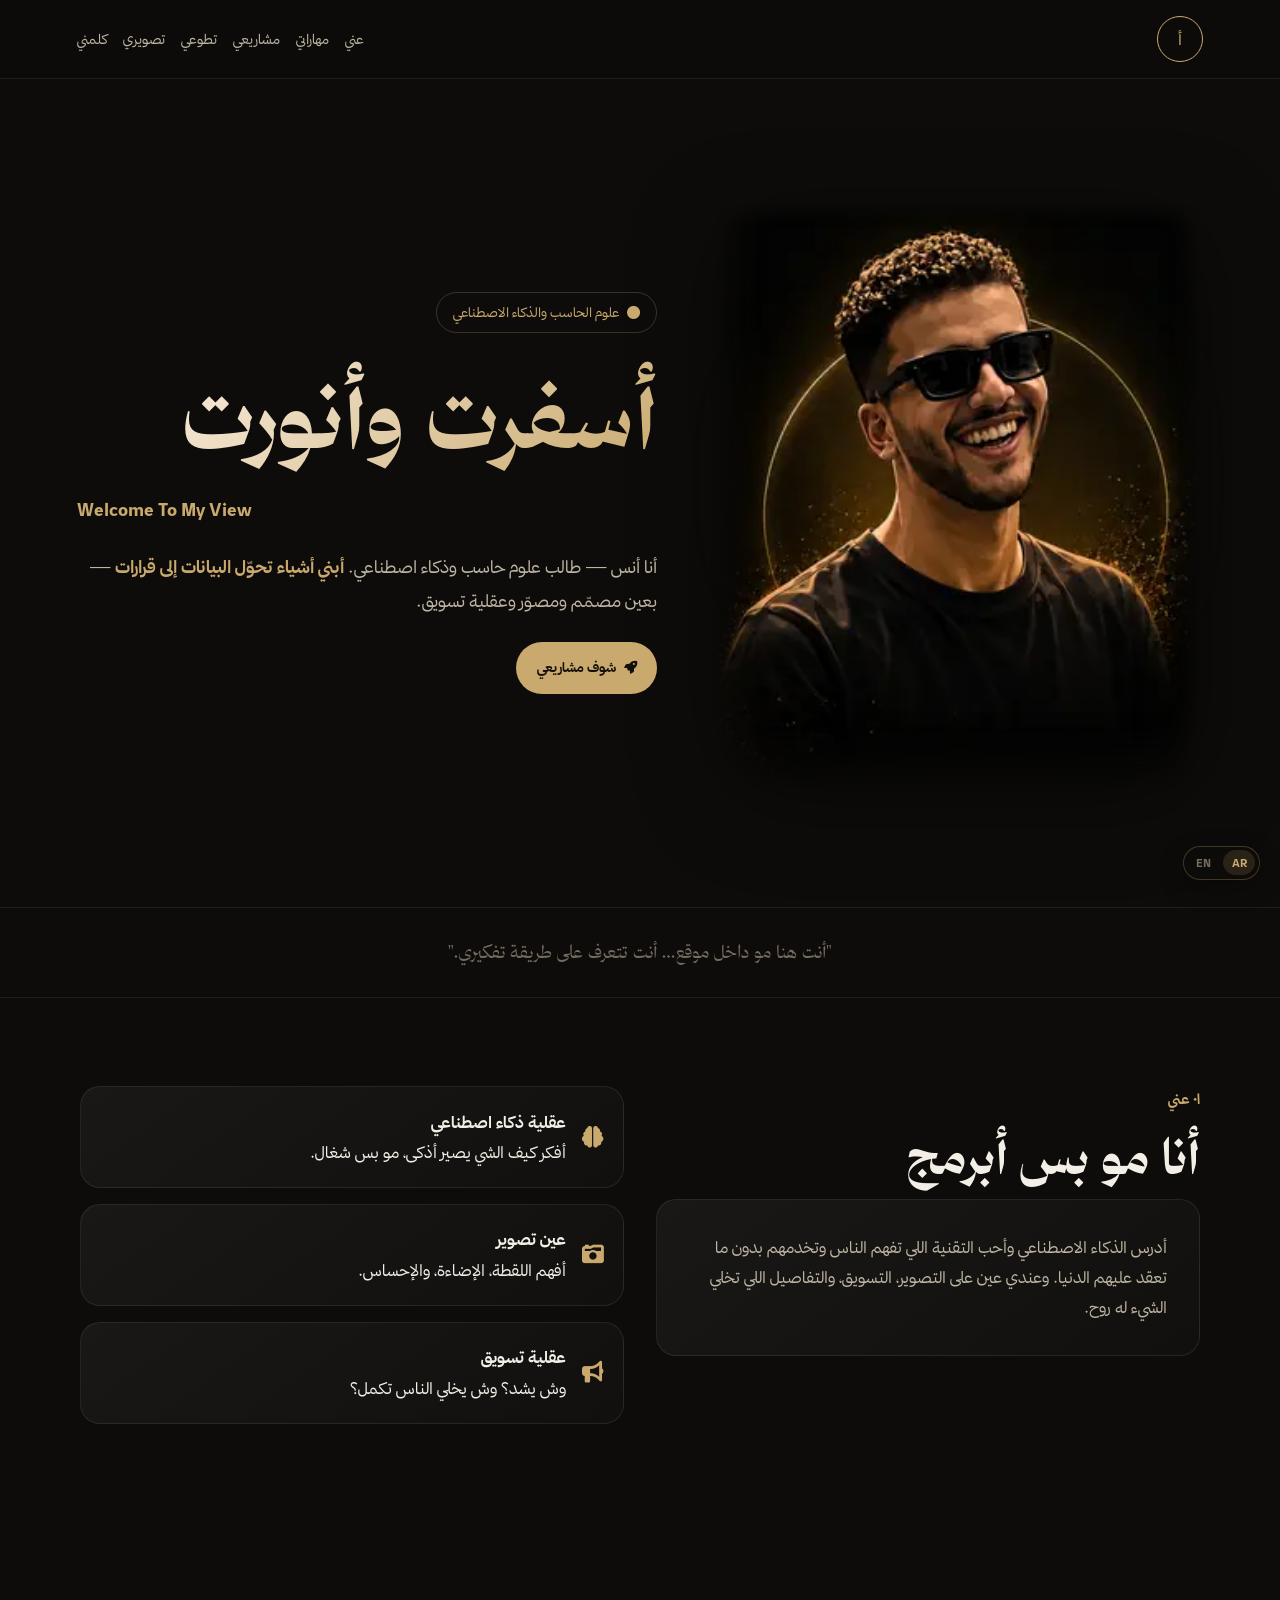
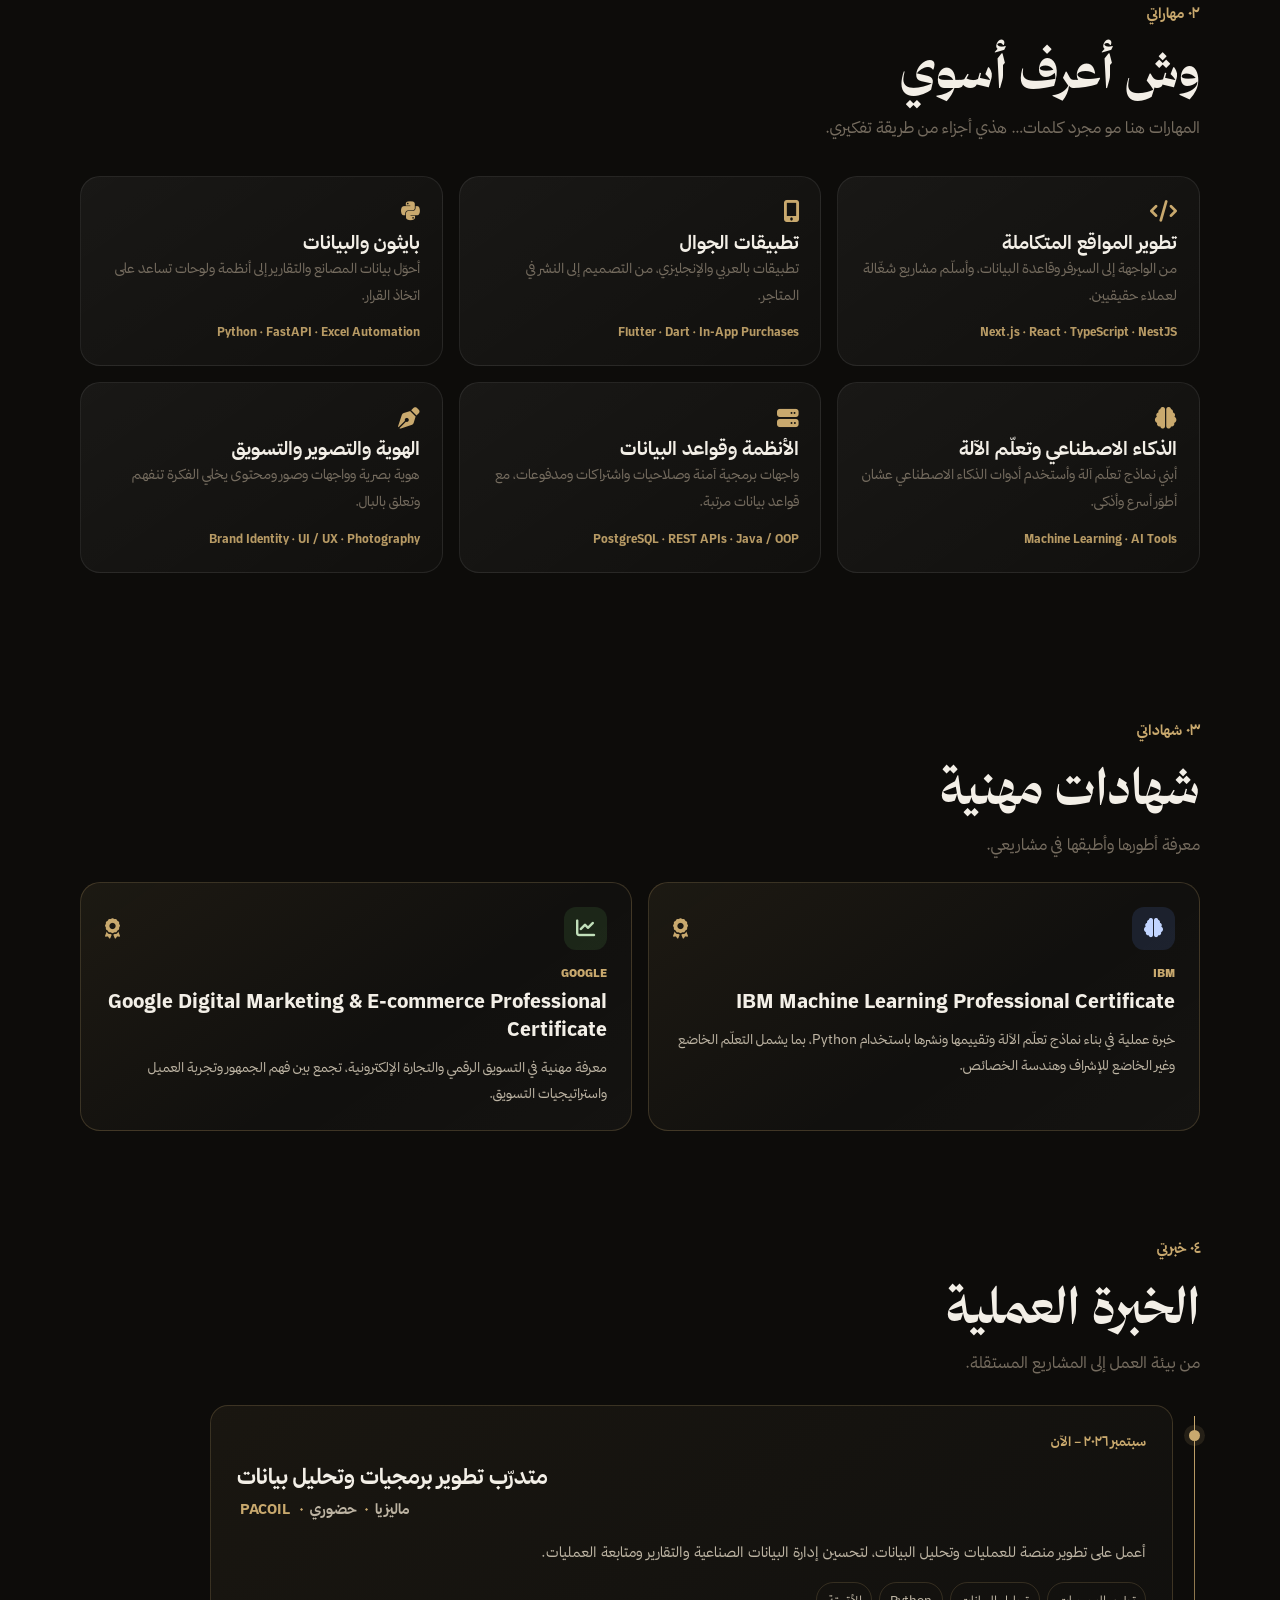
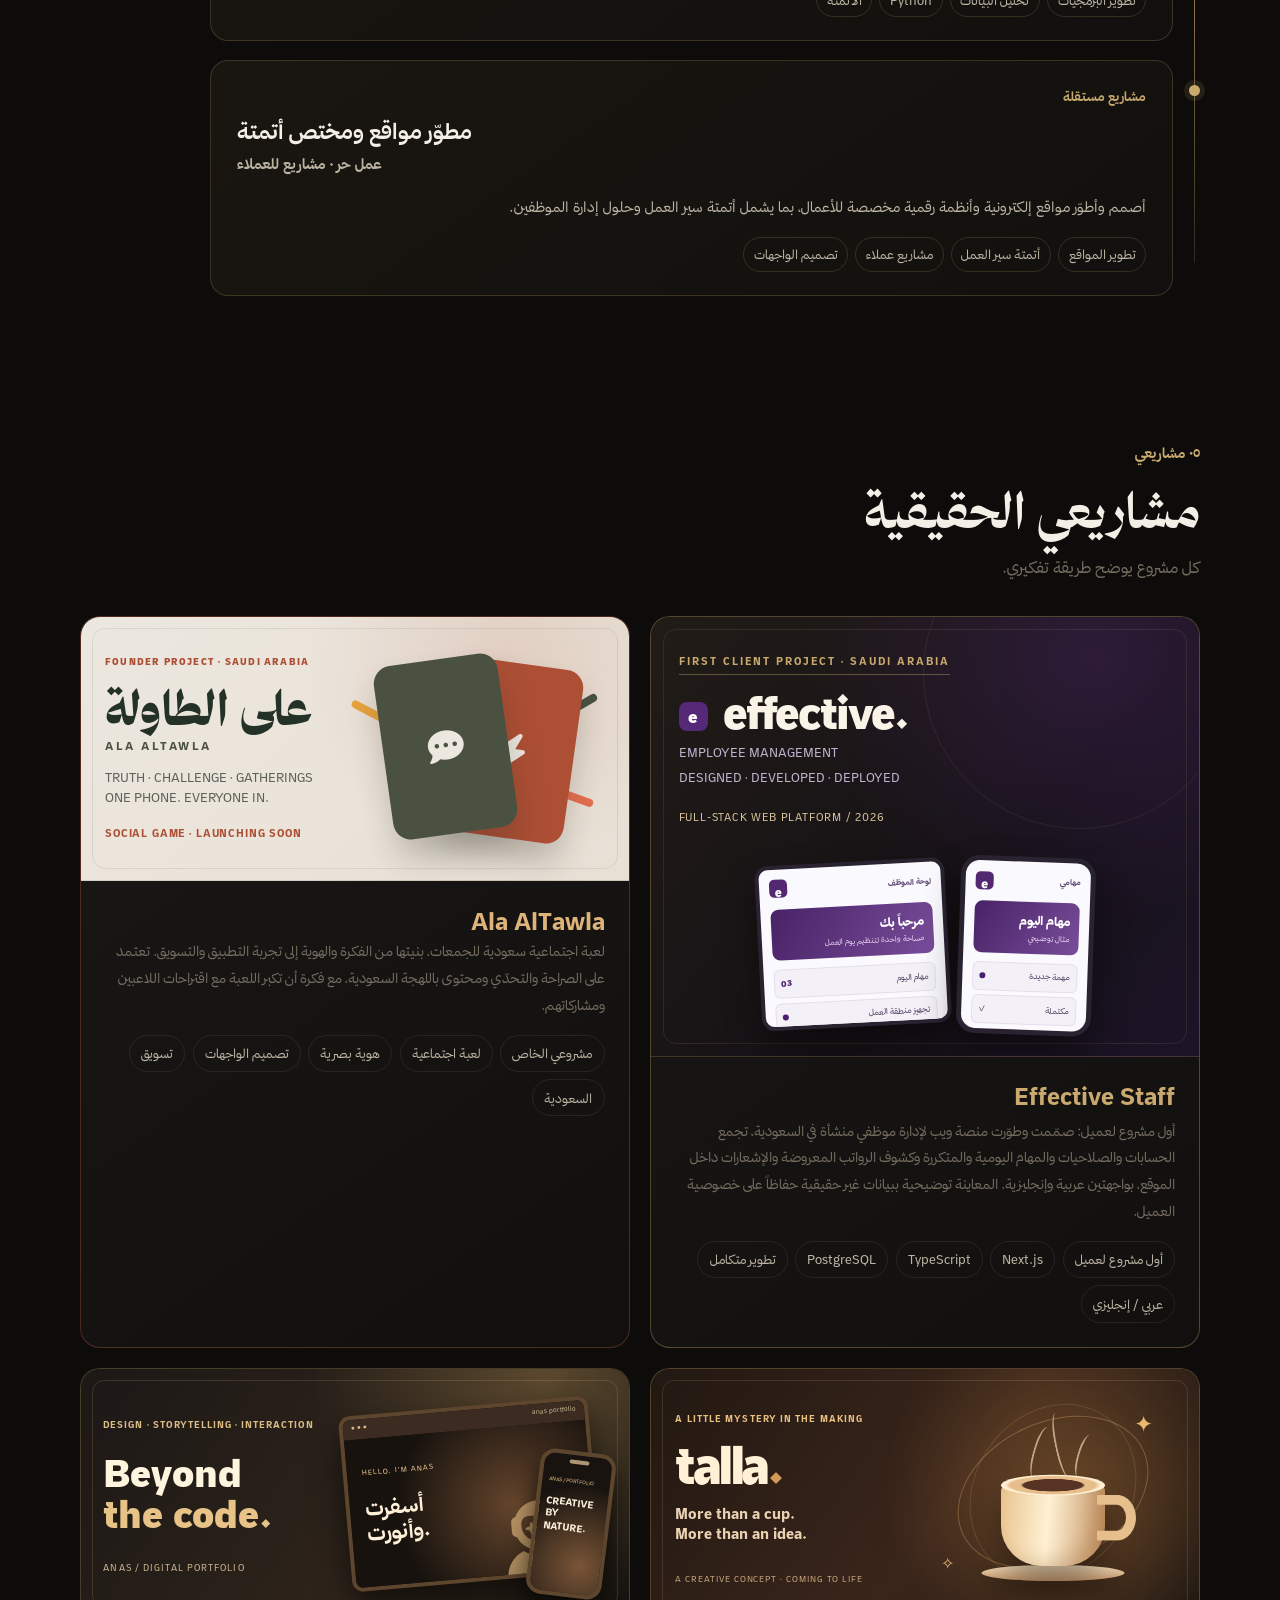
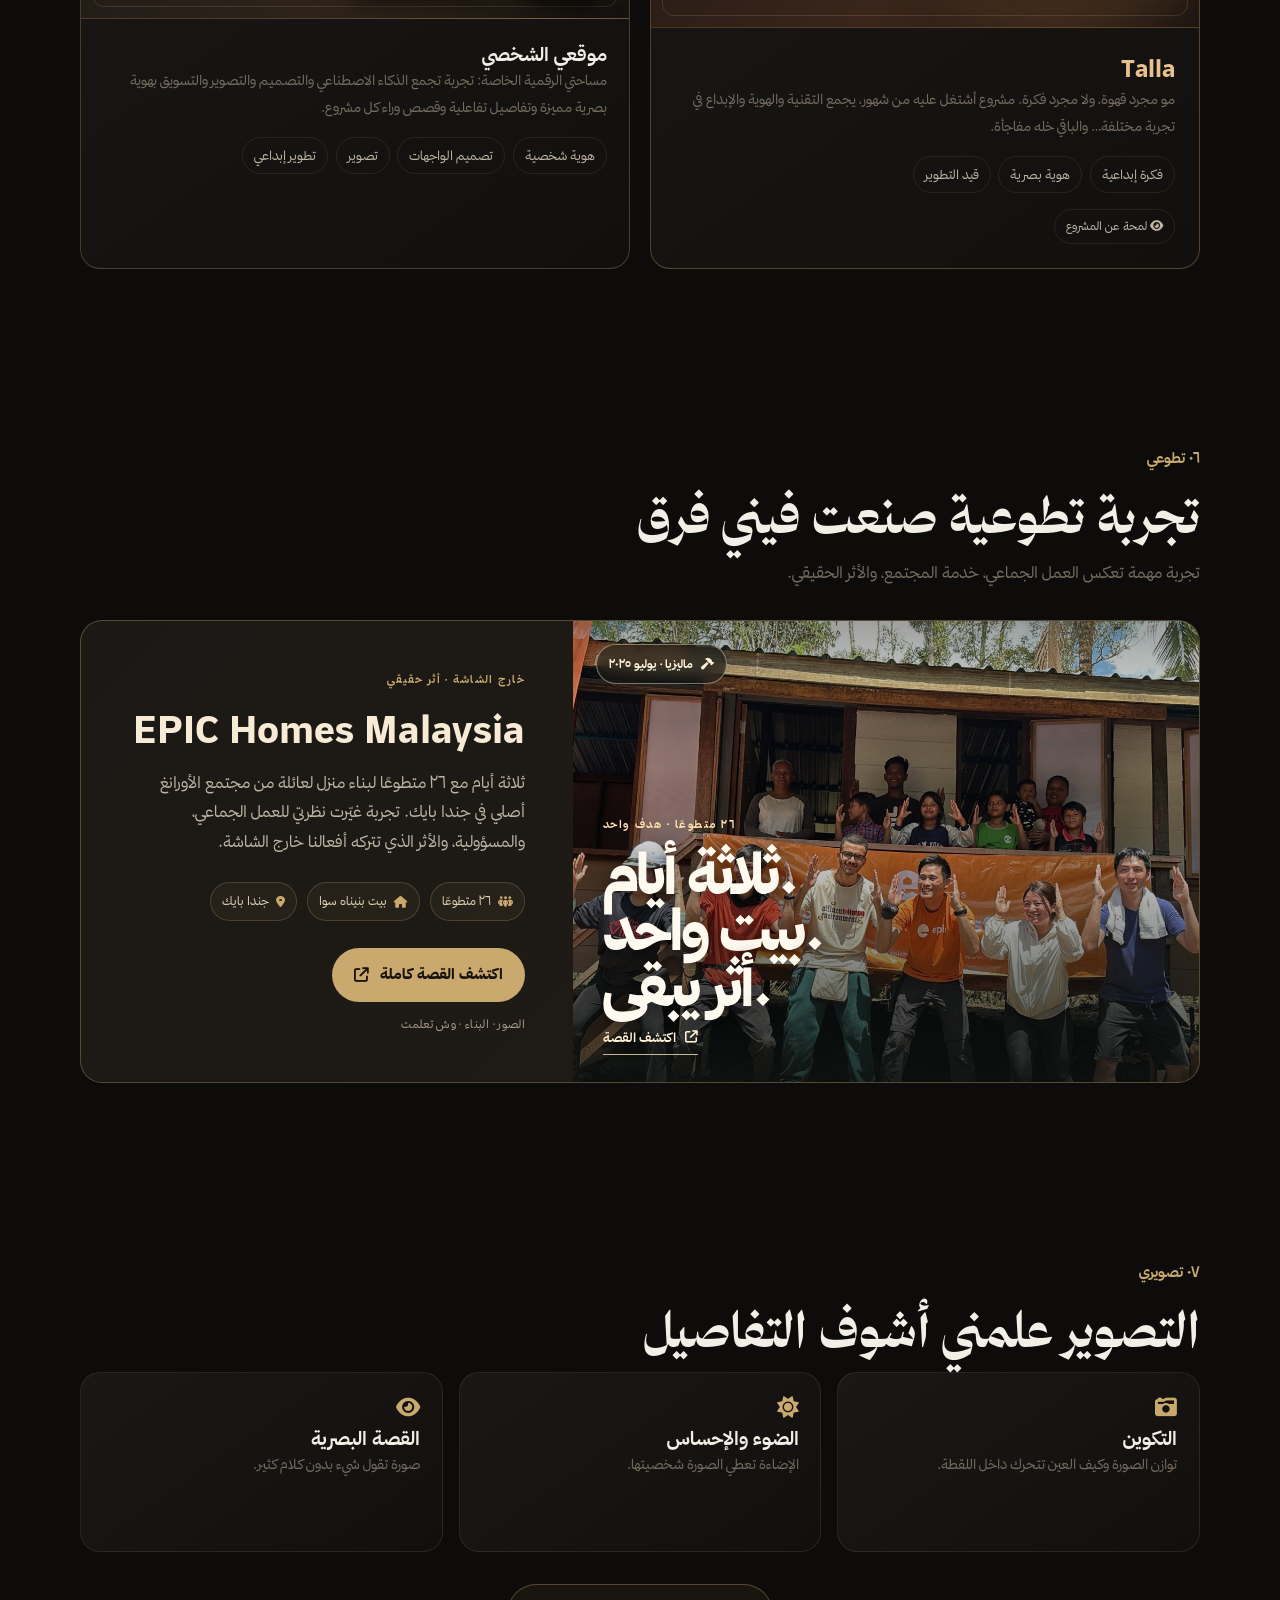
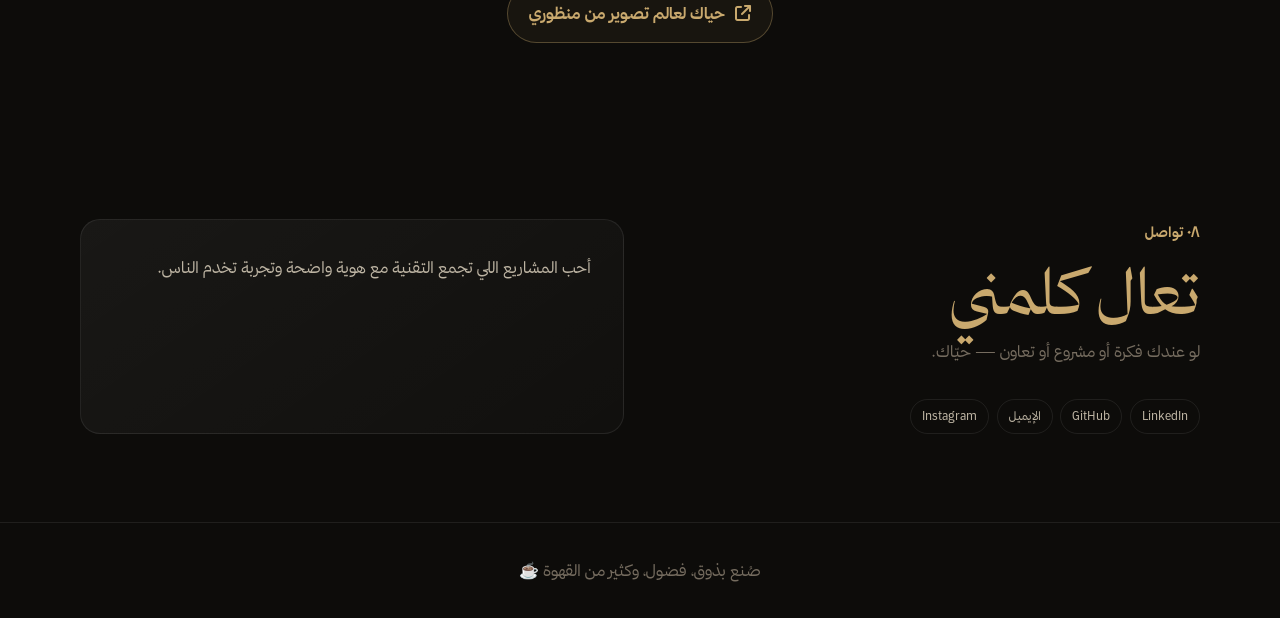
==== commit 6389d7a1: "Real skills, hide Amova, ship Thmanyah web fonts - Skills rewritten (AR + EN) around real work: full" ====
--- a/index.html
+++ b/index.html
@@ -46,6 +46,7 @@
 .skill,.project-body,.photo-card{padding:1.35rem}
 .skill i,.photo-card i{color:var(--gold);font-size:1.35rem}
 .skill p,.project p,.photo-card p{color:var(--muted);font-size:.86rem}
+.skill .skill-tools{margin-top:.75rem;color:var(--gold);font-size:.74rem;font-weight:700;opacity:.9}
 .project{overflow:hidden}
 .mock{height:175px;display:grid;place-items:center;text-align:center;font-family:var(--fd);font-size:1.1rem;color:var(--gold);background:radial-gradient(circle at 20% 20%,rgba(201,169,110,.16),transparent 45%),var(--s2)}
 .mock.amova{background:radial-gradient(circle at 25% 20%,rgba(98,137,255,.2),transparent 45%),var(--s2)}
@@ -276,7 +277,7 @@
 <section class="hero"><div class="hero-grid"><div class="hero-copy"><div class="badge"><i class="fa-solid fa-circle"></i> <span data-i18n="badge">Computer Science &amp; Artificial Intelligence</span></div><h1 data-i18n="heroTitle">My Portfolio</h1><div class="hero-translation" id="heroTranslation">Welcome To My View</div><p class="lead" data-i18n-html="heroLead">أنا أنس — طالب Computer Science &amp; AI. <b style="color:var(--gold)">أبني أشياء تحوّل البيانات إلى قرارات</b> — بعين مصمّم ومصوّر وعقلية تسويق.</p><a class="btn" href="#projects"><i class="fa-solid fa-rocket"></i> <span data-i18n="heroBtn">شوف مشاريعي</span></a></div><div class="hero-art" aria-hidden="true"><img class="portrait-image" src="./assets/anas-digital-portrait.webp?v=20260716-final" alt="" aria-hidden="true" draggable="false" data-disable-visual-search="true" data-no-visual-search="true" oncontextmenu="return false"></div></div></section>
 <div class="quote" data-i18n="quote">"أنت هنا مو داخل موقع… أنت تتعرف على طريقة تفكيري."</div>
 <section id="about"><div class="wrap grid2"><div><div class="label" data-i18n="aboutLabel">٠١ عني</div><h2 class="title" data-i18n="aboutTitle">أنا مو بس أبرمج</h2><div class="card text-card" data-i18n="aboutText">أدرس AI وأحب التقنية اللي تفهم الناس وتخدمهم بدون ما تعقد عليهم الدنيا. وعندي عين على التصوير، التسويق، والتفاصيل اللي تخلي الشيء له روح.</div></div><div class="mini-list"><div class="card mini"><i class="ico fa-solid fa-brain"></i><div><b data-ar="عقلية ذكاء اصطناعي">AI mindset</b><p data-i18n="miniAi">أفكر كيف الشي يصير أذكى، مو بس شغال.</p></div></div><div class="card mini"><i class="ico fa-solid fa-camera-retro"></i><div><b data-i18n="miniPhotoTitle">عين تصوير</b><p data-i18n="miniPhoto">أفهم اللقطة، الإضاءة، والإحساس.</p></div></div><div class="card mini"><i class="ico fa-solid fa-bullhorn"></i><div><b data-i18n="miniMarketingTitle">عقلية تسويق</b><p data-i18n="miniMarketing">وش يشد؟ وش يخلي الناس تكمل؟</p></div></div></div></div></section>
-<section id="skills"><div class="wrap"><div class="label" data-i18n="skillsLabel">٠٢ مهاراتي</div><h2 class="title" data-i18n="skillsTitle">وش أعرف أسوي</h2><p class="sub" data-i18n="skillsSub">المهارات هنا مو مجرد كلمات… هذي أجزاء من طريقة تفكيري.</p><div class="skills"><div class="card skill"><i class="fa-solid fa-robot"></i><h3 data-ar="الذكاء الاصطناعي">Artificial Intelligence</h3><p data-i18n="skillAi">حلول أذكى وفهم للمستخدم.</p></div><div class="card skill"><i class="fa-brands fa-python"></i><h3>Python</h3><p data-i18n="skillPython">تجارب وتحليل ومنطق ذكي.</p></div><div class="card skill"><i class="fa-brands fa-java"></i><h3>Java / OOP</h3><p data-i18n="skillJava">بناء الأنظمة وتنظيم الكلاسات.</p></div><div class="card skill"><i class="fa-brands fa-js"></i><h3>JavaScript</h3><p data-i18n="skillJs">صفحات تتحرك وتحس إنها عايشة.</p></div><div class="card skill"><i class="fa-solid fa-camera"></i><h3 data-ar="التصوير">Photography</h3><p data-i18n="skillPhoto">التكوين والتفاصيل والإحساس البصري.</p></div><div class="card skill"><i class="fa-solid fa-chart-line"></i><h3 data-ar="التفكير التسويقي">Marketing Thinking</h3><p data-i18n="skillMarketing">هل الفكرة تنفهم وتعلق بالبال؟</p></div></div></div></section>
+<section id="skills"><div class="wrap"><div class="label" data-i18n="skillsLabel">٠٢ مهاراتي</div><h2 class="title" data-i18n="skillsTitle">وش أعرف أسوي</h2><p class="sub" data-i18n="skillsSub">المهارات هنا مو مجرد كلمات… هذي أجزاء من طريقة تفكيري.</p><div class="skills"><div class="card skill"><i class="fa-solid fa-code"></i><h3 data-ar="تطوير المواقع المتكاملة">Full-Stack Web</h3><p data-i18n="skillWeb"></p><p class="skill-tools"><bdi>Next.js · React · TypeScript · NestJS</bdi></p></div><div class="card skill"><i class="fa-solid fa-mobile-screen-button"></i><h3 data-ar="تطبيقات الجوال">Mobile Apps</h3><p data-i18n="skillMobile"></p><p class="skill-tools"><bdi>Flutter · Dart · In-App Purchases</bdi></p></div><div class="card skill"><i class="fa-brands fa-python"></i><h3 data-ar="بايثون والبيانات">Python &amp; Data</h3><p data-i18n="skillData"></p><p class="skill-tools"><bdi>Python · FastAPI · Excel Automation</bdi></p></div><div class="card skill"><i class="fa-solid fa-brain"></i><h3 data-ar="الذكاء الاصطناعي وتعلّم الآلة">AI &amp; Machine Learning</h3><p data-i18n="skillAi"></p><p class="skill-tools"><bdi>Machine Learning · AI Tools</bdi></p></div><div class="card skill"><i class="fa-solid fa-server"></i><h3 data-ar="الأنظمة وقواعد البيانات">Backend &amp; Databases</h3><p data-i18n="skillBackend"></p><p class="skill-tools"><bdi>PostgreSQL · REST APIs · Java / OOP</bdi></p></div><div class="card skill"><i class="fa-solid fa-pen-nib"></i><h3 data-ar="الهوية والتصوير والتسويق">Design, Photography &amp; Marketing</h3><p data-i18n="skillCreative"></p><p class="skill-tools"><bdi>Brand Identity · UI / UX · Photography</bdi></p></div></div></div></section>
 <section id="certifications" class="certifications-section"><div class="wrap"><div class="label" data-i18n="certLabel">٠٣ شهاداتي</div><h2 class="title" data-i18n="certTitle">شهادات مهنية</h2><p class="sub" data-i18n="certSub">معرفة أطورها وأطبقها في مشاريعي.</p><div class="certifications-grid"><article class="card certification-card"><div class="certification-top"><span class="certification-symbol certification-ibm"><i class="fa-solid fa-brain"></i></span><i class="fa-solid fa-award certification-award" aria-hidden="true"></i></div><span class="certification-issuer">IBM</span><h3>IBM Machine Learning Professional Certificate</h3><p data-i18n="certIbmDesc">خبرة عملية في بناء نماذج تعلّم الآلة وتقييمها ونشرها باستخدام Python، بما يشمل التعلّم الخاضع وغير الخاضع للإشراف وهندسة الخصائص.</p></article><article class="card certification-card"><div class="certification-top"><span class="certification-symbol certification-google"><i class="fa-solid fa-chart-line"></i></span><i class="fa-solid fa-award certification-award" aria-hidden="true"></i></div><span class="certification-issuer">GOOGLE</span><h3>Google Digital Marketing &amp; E-commerce Professional Certificate</h3><p data-i18n="certGoogleDesc">معرفة مهنية في التسويق الرقمي والتجارة الإلكترونية، تجمع بين فهم الجمهور وتجربة العميل واستراتيجيات التسويق.</p></article></div></div></section>
 <section id="experience" class="experience-section"><div class="wrap"><div class="label" data-i18n="expLabel">٠٤ خبرتي</div><h2 class="title" data-i18n="expTitle">الخبرة العملية</h2><p class="sub" data-i18n="expSub">من بيئة العمل إلى المشاريع المستقلة.</p>
 <div class="experience-timeline">
@@ -312,7 +313,7 @@
   <p data-i18n="effectiveDesc">أول مشروع لعميل: صمّمت وطوّرت منصة ويب لإدارة موظفي منشأة في السعودية، تجمع الحسابات والصلاحيات والمهام اليومية والمتكررة وكشوف الرواتب المعروضة والإشعارات داخل الموقع، بواجهتين عربية وإنجليزية. المعاينة توضيحية ببيانات غير حقيقية حفاظاً على خصوصية العميل.</p>
   <div class="tags"><span data-ar="أول مشروع لعميل">First Client Project</span><span>Next.js</span><span>TypeScript</span><span>PostgreSQL</span><span data-ar="تطوير متكامل">Full-Stack</span><span data-ar="عربي / إنجليزي">AR / EN</span></div>
 </div>
-</article><article class="card project amova-project" aria-label="Amova — AI-powered Malaysia discovery platform">
+</article><!-- Amova preserved in source but intentionally hidden for now. --><article class="card project amova-project" hidden aria-hidden="true" data-project-status="paused" aria-label="Amova — AI-powered Malaysia discovery platform">
 <div class="amova-poster" role="img" aria-label="Illustrative visual preview of Amova's Malaysia discovery and relocation platform; not a real product screenshot">
   <div class="amova-poster-copy"><span class="amova-poster-eyebrow">Independent product · In development</span><div class="amova-poster-wordmark"><i>a</i>amova</div><p>FEEL AT HOME BEFORE YOU ARRIVE<br>DISCOVER · PLAN · BELONG</p><span class="amova-poster-note">AI-POWERED MALAYSIA PLATFORM / 2026</span></div>
   <div class="amova-showcase" aria-hidden="true"><div class="amova-showcase-panel"><div class="amova-showcase-nav"></div><h4>Discover Malaysia</h4><p>Study · Visit · Live</p><div class="amova-showcase-hero"></div><div class="amova-showcase-chip"></div><div class="amova-showcase-chip"></div><div class="amova-showcase-chip"></div></div><div class="amova-showcase-panel"><div class="amova-showcase-nav"></div><h4>Find your place</h4><p>Universities · Neighbourhoods</p><div class="amova-showcase-hero"></div><div class="amova-showcase-chip"></div><div class="amova-showcase-chip"></div></div></div>
@@ -345,7 +346,7 @@
 <div class="modal" id="projectModal" onclick="if(event.target===this)closeModal()"><div class="card modal-card"><button class="modal-close" onclick="closeModal()"><i class="fa-solid fa-xmark"></i></button><div class="modal-icon" id="modalIcon"></div><h3 id="modalTitle"></h3><p id="modalText"></p></div></div>
 <script>
 const translations=['Welcome To My View','You lit up the place','Berseri dan bercahaya','蓬荜生辉','Du bringst Licht herein','Iluminaste el lugar'];let currentTranslation=0;const heroTranslation=document.getElementById('heroTranslation');setInterval(()=>{heroTranslation.classList.add('hide');setTimeout(()=>{currentTranslation=(currentTranslation+1)%translations.length;heroTranslation.textContent=translations[currentTranslation];heroTranslation.classList.remove('hide')},450)},3000);
-const i18n={ar:{navAbout:'عني',navSkills:'مهاراتي',navProjects:'مشاريعي',navVolunteering:'تطوعي',navPhotography:'تصويري',navContact:'كلمني',badge:'علوم الحاسب والذكاء الاصطناعي',heroTitle:'أسفرت وأنورت',heroLead:'أنا أنس — طالب علوم حاسب وذكاء اصطناعي. <b style="color:var(--gold)">أبني أشياء تحوّل البيانات إلى قرارات</b> — بعين مصمّم ومصوّر وعقلية تسويق.',heroBtn:'شوف مشاريعي',quote:'"أنت هنا مو داخل موقع… أنت تتعرف على طريقة تفكيري."',aboutLabel:'٠١ عني',aboutTitle:'أنا مو بس أبرمج',aboutText:'أدرس الذكاء الاصطناعي وأحب التقنية اللي تفهم الناس وتخدمهم بدون ما تعقد عليهم الدنيا. وعندي عين على التصوير، التسويق، والتفاصيل اللي تخلي الشيء له روح.',miniAi:'أفكر كيف الشي يصير أذكى، مو بس شغال.',miniPhotoTitle:'عين تصوير',miniPhoto:'أفهم اللقطة، الإضاءة، والإحساس.',miniMarketingTitle:'عقلية تسويق',miniMarketing:'وش يشد؟ وش يخلي الناس تكمل؟',skillsLabel:'٠٢ مهاراتي',skillsTitle:'وش أعرف أسوي',skillsSub:'المهارات هنا مو مجرد كلمات… هذي أجزاء من طريقة تفكيري.',certLabel:'٠٣ شهاداتي',expLabel:'٠٤ خبرتي',expTitle:'الخبرة العملية',expSub:'من بيئة العمل إلى المشاريع المستقلة.',expPacoilDate:'سبتمبر ٢٠٢٦ – الآن',expPacoilDesc:'أعمل على تطوير منصة للعمليات وتحليل البيانات، لتحسين إدارة البيانات الصناعية والتقارير ومتابعة العمليات.',expFreelanceDate:'مشاريع مستقلة',expFreelanceCompany:'عمل حر · مشاريع للعملاء',expFreelanceDesc:'أصمم وأطوّر مواقع إلكترونية وأنظمة رقمية مخصصة للأعمال، بما يشمل أتمتة سير العمل وحلول إدارة الموظفين.',certTitle:'شهادات مهنية',certSub:'معرفة أطورها وأطبقها في مشاريعي.',certIbmDesc:'خبرة عملية في بناء نماذج تعلّم الآلة وتقييمها ونشرها باستخدام Python، بما يشمل التعلّم الخاضع وغير الخاضع للإشراف وهندسة الخصائص.',certGoogleDesc:'معرفة مهنية في التسويق الرقمي والتجارة الإلكترونية، تجمع بين فهم الجمهور وتجربة العميل واستراتيجيات التسويق.',skillAi:'حلول أذكى وفهم للمستخدم.',skillPython:'تجارب وتحليل ومنطق ذكي.',skillJava:'بناء الأنظمة وتنظيم الكلاسات.',skillJs:'صفحات تتحرك وتحس إنها عايشة.',skillPhoto:'التكوين والتفاصيل والإحساس البصري.',skillMarketing:'هل الفكرة تنفهم وتعلق بالبال؟',projectsLabel:'٠٥ مشاريعي',projectsTitle:'مشاريعي الحقيقية',projectsSub:'كل مشروع يوضح طريقة تفكيري.',effectiveDesc:'أول مشروع لعميل: صمّمت وطوّرت منصة ويب لإدارة موظفي منشأة في السعودية، تجمع الحسابات والصلاحيات والمهام اليومية والمتكررة وكشوف الرواتب المعروضة والإشعارات داخل الموقع، بواجهتين عربية وإنجليزية. المعاينة توضيحية ببيانات غير حقيقية حفاظاً على خصوصية العميل.',amovaDesc:'مشروعي المستقل قيد التطوير: منصة اكتشاف وانتقال إلى ماليزيا تجمع الدراسة والسياحة والسكن والحياة اليومية، مع مطابقة الجامعات ومساعد ذكي يركّز على المعلومات الموثوقة ومصادرها.',alaaltawlaDesc:'لعبة اجتماعية سعودية للجمعات، بنيتها من الفكرة والهوية إلى تجربة التطبيق والتسويق. تعتمد على الصراحة والتحدّي ومحتوى باللهجة السعودية، مع فكرة أن تكبر اللعبة مع اقتراحات اللاعبين ومشاركاتهم.',tallaDesc:'مو مجرد قهوة، ولا مجرد فكرة. مشروع أشتغل عليه من شهور، يجمع التقنية والهوية والإبداع في تجربة مختلفة… والباقي خله مفاجأة.',taibeeenDesc:'مشروع طلابي ومجتمعي فيه تسويق، بناء هوية، صناعة محتوى، وفهم الجمهور.',portfolioDesc:'مساحتي الرقمية الخاصة: تجربة تجمع الذكاء الاصطناعي والتصميم والتصوير والتسويق بهوية بصرية مميزة وتفاصيل تفاعلية وقصص وراء كل مشروع.',viewProject:'لمحة عن المشروع',viewExperience:'عرض التجربة',volLabel:'٠٦ تطوعي',volTitle:'تجربة تطوعية صنعت فيني فرق',volSub:'تجربة مهمة تعكس العمل الجماعي، خدمة المجتمع، والأثر الحقيقي.',epicDesc:'ثلاثة أيام مع ٢٦ متطوعًا لبناء منزل لعائلة من مجتمع الأورانغ أصلي في جندا بايك. تجربة غيّرت نظرتي للعمل الجماعي، والمسؤولية، والأثر الذي تتركه أفعالنا خارج الشاشة.',epicCta:'اكتشف القصة كاملة',photoLabel:'٠٧ تصويري',photoTitle:'التصوير علمني أشوف التفاصيل',compositionDesc:'توازن الصورة وكيف العين تتحرك داخل اللقطة.',lightDesc:'الإضاءة تعطي الصورة شخصيتها.',storyDesc:'صورة تقول شيء بدون كلام كثير.',photoBtn:'حياك لعالم تصوير من منظوري',contactLabel:'٠٨ تواصل',contactTitle:'تعال كلمني',contactSub:'لو عندك فكرة أو مشروع أو تعاون — حيّاك.',contactCard:'أحب المشاريع اللي تجمع التقنية مع هوية واضحة وتجربة تخدم الناس.',footer:'صُنع بذوق، فضول، وكثير من القهوة ☕'},en:{navAbout:'About',navSkills:'Skills',navProjects:'Projects',navVolunteering:'Volunteering',navPhotography:'Photography',navContact:'Contact',badge:'Computer Science & Artificial Intelligence',heroTitle:'My Portfolio',heroLead:'I’m Anas — a Computer Science &amp; AI student. <b style="color:var(--gold)">I build things that turn data into decisions</b> — with an eye for design, photography, and marketing.',heroBtn:'View Projects',quote:'"This is not just a website — it is a look into how I think."',aboutLabel:'01 ABOUT',aboutTitle:'I’m not just coding.',aboutText:'I study AI and like technology that understands people and helps them without making things complicated. I also care about photography, marketing, and the details that give an idea a real identity.',miniAi:'I think about how things can become smarter, not just functional.',miniPhotoTitle:'Photography Eye',miniPhoto:'I pay attention to the frame, the light, and the feeling.',miniMarketingTitle:'Marketing Mindset',miniMarketing:'What attracts people? What makes them continue?',skillsLabel:'02 SKILLS',skillsTitle:'What I Work With',skillsSub:'These skills are not just words. They are parts of how I think.',certLabel:'03 CERTIFICATIONS',expLabel:'04 EXPERIENCE',expTitle:'Professional Experience',expSub:'From industry experience to independent client work.',expPacoilDate:'SEP 2026 – PRESENT',expPacoilDesc:'Developing an operations and analytics platform to improve industrial data management, reporting and operational visibility.',expFreelanceDate:'INDEPENDENT PROJECTS',expFreelanceCompany:'Freelance · Client projects',expFreelanceDesc:'Designing and developing websites and custom digital systems for businesses, including workflow automation and employee-management solutions.',certTitle:'Professional Certificates',certSub:'Learning I bring into the work I create.',certIbmDesc:'Hands-on experience building, evaluating and deploying machine learning models with Python, including supervised and unsupervised learning and feature engineering.',certGoogleDesc:'Professional learning in digital marketing and e-commerce, from understanding audiences to customer experience and marketing strategy.',skillAi:'Smarter solutions and a better understanding of users.',skillPython:'Experiments, analysis, and intelligent logic.',skillJava:'Building systems and organizing classes.',skillJs:'Pages that move and feel alive.',skillPhoto:'Composition, details, and visual feeling.',skillMarketing:'Does the idea make sense and stay in the mind?',projectsLabel:'05 PROJECTS',projectsTitle:'Real Projects',projectsSub:'Each project shows a part of how I think.',effectiveDesc:'My first client project: I designed and developed a bilingual staff-management web platform for a business in Saudi Arabia, featuring role-based accounts, daily and recurring tasks, view-only salary statements, and in-site notifications. The preview uses fictional data to protect client privacy.',amovaDesc:'My independent product in development: an AI-powered Malaysia discovery and relocation platform spanning study, travel, housing and everyday life, with university matching and source-aware guidance.',tallaDesc:'More than coffee, more than an idea. A concept taking shape over months, blending technology, identity and creativity. The rest is still a surprise.',taibeeenDesc:'A student and community project involving marketing, identity building, content creation, and audience understanding.',portfolioDesc:'My personal digital space, connecting AI, design, photography and marketing through a distinctive visual identity, thoughtful interactions and the stories behind every project.',viewProject:'View Project',viewExperience:'View Experience',volLabel:'06 VOLUNTEERING',volTitle:'A Volunteering Experience That Shaped Me',volSub:'A meaningful experience reflecting teamwork, community service, and real impact.',epicDesc:'Three days alongside 26 volunteers building a home for an Orang Asli family in Janda Baik. A hands-on experience that changed how I see teamwork, responsibility and impact beyond the screen.',epicCta:'Explore the full story',photoLabel:'07 PHOTOGRAPHY',photoTitle:'Photography Taught Me To Notice Details',compositionDesc:'Balance inside the frame and how the eye moves through it.',lightDesc:'Light gives a photo its personality.',storyDesc:'An image that says something without needing too many words.',photoBtn:'Welcome To My View',contactLabel:'08 CONTACT',contactTitle:'Let’s Connect',contactSub:'If you have an idea, project, or collaboration — you are welcome.',contactCard:'I like projects that combine technology with a clear identity and an experience that helps people.',footer:'Made with taste, curiosity, and a lot of coffee ☕'}};
+const i18n={ar:{navAbout:'عني',navSkills:'مهاراتي',navProjects:'مشاريعي',navVolunteering:'تطوعي',navPhotography:'تصويري',navContact:'كلمني',badge:'علوم الحاسب والذكاء الاصطناعي',heroTitle:'أسفرت وأنورت',heroLead:'أنا أنس — طالب علوم حاسب وذكاء اصطناعي. <b style="color:var(--gold)">أبني أشياء تحوّل البيانات إلى قرارات</b> — بعين مصمّم ومصوّر وعقلية تسويق.',heroBtn:'شوف مشاريعي',quote:'"أنت هنا مو داخل موقع… أنت تتعرف على طريقة تفكيري."',aboutLabel:'٠١ عني',aboutTitle:'أنا مو بس أبرمج',aboutText:'أدرس الذكاء الاصطناعي وأحب التقنية اللي تفهم الناس وتخدمهم بدون ما تعقد عليهم الدنيا. وعندي عين على التصوير، التسويق، والتفاصيل اللي تخلي الشيء له روح.',miniAi:'أفكر كيف الشي يصير أذكى، مو بس شغال.',miniPhotoTitle:'عين تصوير',miniPhoto:'أفهم اللقطة، الإضاءة، والإحساس.',miniMarketingTitle:'عقلية تسويق',miniMarketing:'وش يشد؟ وش يخلي الناس تكمل؟',skillsLabel:'٠٢ مهاراتي',skillsTitle:'وش أعرف أسوي',skillsSub:'المهارات هنا مو مجرد كلمات… هذي أجزاء من طريقة تفكيري.',certLabel:'٠٣ شهاداتي',expLabel:'٠٤ خبرتي',expTitle:'الخبرة العملية',expSub:'من بيئة العمل إلى المشاريع المستقلة.',expPacoilDate:'سبتمبر ٢٠٢٦ – الآن',expPacoilDesc:'أعمل على تطوير منصة للعمليات وتحليل البيانات، لتحسين إدارة البيانات الصناعية والتقارير ومتابعة العمليات.',expFreelanceDate:'مشاريع مستقلة',expFreelanceCompany:'عمل حر · مشاريع للعملاء',expFreelanceDesc:'أصمم وأطوّر مواقع إلكترونية وأنظمة رقمية مخصصة للأعمال، بما يشمل أتمتة سير العمل وحلول إدارة الموظفين.',certTitle:'شهادات مهنية',certSub:'معرفة أطورها وأطبقها في مشاريعي.',certIbmDesc:'خبرة عملية في بناء نماذج تعلّم الآلة وتقييمها ونشرها باستخدام Python، بما يشمل التعلّم الخاضع وغير الخاضع للإشراف وهندسة الخصائص.',certGoogleDesc:'معرفة مهنية في التسويق الرقمي والتجارة الإلكترونية، تجمع بين فهم الجمهور وتجربة العميل واستراتيجيات التسويق.',skillWeb:'من الواجهة إلى السيرفر وقاعدة البيانات، وأسلّم مشاريع شغّالة لعملاء حقيقيين.',skillMobile:'تطبيقات بالعربي والإنجليزي، من التصميم إلى النشر في المتاجر.',skillData:'أحوّل بيانات المصانع والتقارير إلى أنظمة ولوحات تساعد على اتخاذ القرار.',skillAi:'أبني نماذج تعلّم آلة وأستخدم أدوات الذكاء الاصطناعي عشان أطوّر أسرع وأذكى.',skillBackend:'واجهات برمجية آمنة وصلاحيات واشتراكات ومدفوعات، مع قواعد بيانات مرتبة.',skillCreative:'هوية بصرية وواجهات وصور ومحتوى يخلي الفكرة تنفهم وتعلق بالبال.',projectsLabel:'٠٥ مشاريعي',projectsTitle:'مشاريعي الحقيقية',projectsSub:'كل مشروع يوضح طريقة تفكيري.',effectiveDesc:'أول مشروع لعميل: صمّمت وطوّرت منصة ويب لإدارة موظفي منشأة في السعودية، تجمع الحسابات والصلاحيات والمهام اليومية والمتكررة وكشوف الرواتب المعروضة والإشعارات داخل الموقع، بواجهتين عربية وإنجليزية. المعاينة توضيحية ببيانات غير حقيقية حفاظاً على خصوصية العميل.',amovaDesc:'مشروعي المستقل قيد التطوير: منصة اكتشاف وانتقال إلى ماليزيا تجمع الدراسة والسياحة والسكن والحياة اليومية، مع مطابقة الجامعات ومساعد ذكي يركّز على المعلومات الموثوقة ومصادرها.',alaaltawlaDesc:'لعبة اجتماعية سعودية للجمعات، بنيتها من الفكرة والهوية إلى تجربة التطبيق والتسويق. تعتمد على الصراحة والتحدّي ومحتوى باللهجة السعودية، مع فكرة أن تكبر اللعبة مع اقتراحات اللاعبين ومشاركاتهم.',tallaDesc:'مو مجرد قهوة، ولا مجرد فكرة. مشروع أشتغل عليه من شهور، يجمع التقنية والهوية والإبداع في تجربة مختلفة… والباقي خله مفاجأة.',taibeeenDesc:'مشروع طلابي ومجتمعي فيه تسويق، بناء هوية، صناعة محتوى، وفهم الجمهور.',portfolioDesc:'مساحتي الرقمية الخاصة: تجربة تجمع الذكاء الاصطناعي والتصميم والتصوير والتسويق بهوية بصرية مميزة وتفاصيل تفاعلية وقصص وراء كل مشروع.',viewProject:'لمحة عن المشروع',viewExperience:'عرض التجربة',volLabel:'٠٦ تطوعي',volTitle:'تجربة تطوعية صنعت فيني فرق',volSub:'تجربة مهمة تعكس العمل الجماعي، خدمة المجتمع، والأثر الحقيقي.',epicDesc:'ثلاثة أيام مع ٢٦ متطوعًا لبناء منزل لعائلة من مجتمع الأورانغ أصلي في جندا بايك. تجربة غيّرت نظرتي للعمل الجماعي، والمسؤولية، والأثر الذي تتركه أفعالنا خارج الشاشة.',epicCta:'اكتشف القصة كاملة',photoLabel:'٠٧ تصويري',photoTitle:'التصوير علمني أشوف التفاصيل',compositionDesc:'توازن الصورة وكيف العين تتحرك داخل اللقطة.',lightDesc:'الإضاءة تعطي الصورة شخصيتها.',storyDesc:'صورة تقول شيء بدون كلام كثير.',photoBtn:'حياك لعالم تصوير من منظوري',contactLabel:'٠٨ تواصل',contactTitle:'تعال كلمني',contactSub:'لو عندك فكرة أو مشروع أو تعاون — حيّاك.',contactCard:'أحب المشاريع اللي تجمع التقنية مع هوية واضحة وتجربة تخدم الناس.',footer:'صُنع بذوق، فضول، وكثير من القهوة ☕'},en:{navAbout:'About',navSkills:'Skills',navProjects:'Projects',navVolunteering:'Volunteering',navPhotography:'Photography',navContact:'Contact',badge:'Computer Science & Artificial Intelligence',heroTitle:'My Portfolio',heroLead:'I’m Anas — a Computer Science &amp; AI student. <b style="color:var(--gold)">I build things that turn data into decisions</b> — with an eye for design, photography, and marketing.',heroBtn:'View Projects',quote:'"This is not just a website — it is a look into how I think."',aboutLabel:'01 ABOUT',aboutTitle:'I’m not just coding.',aboutText:'I study AI and like technology that understands people and helps them without making things complicated. I also care about photography, marketing, and the details that give an idea a real identity.',miniAi:'I think about how things can become smarter, not just functional.',miniPhotoTitle:'Photography Eye',miniPhoto:'I pay attention to the frame, the light, and the feeling.',miniMarketingTitle:'Marketing Mindset',miniMarketing:'What attracts people? What makes them continue?',skillsLabel:'02 SKILLS',skillsTitle:'What I Work With',skillsSub:'These skills are not just words. They are parts of how I think.',certLabel:'03 CERTIFICATIONS',expLabel:'04 EXPERIENCE',expTitle:'Professional Experience',expSub:'From industry experience to independent client work.',expPacoilDate:'SEP 2026 – PRESENT',expPacoilDesc:'Developing an operations and analytics platform to improve industrial data management, reporting and operational visibility.',expFreelanceDate:'INDEPENDENT PROJECTS',expFreelanceCompany:'Freelance · Client projects',expFreelanceDesc:'Designing and developing websites and custom digital systems for businesses, including workflow automation and employee-management solutions.',certTitle:'Professional Certificates',certSub:'Learning I bring into the work I create.',certIbmDesc:'Hands-on experience building, evaluating and deploying machine learning models with Python, including supervised and unsupervised learning and feature engineering.',certGoogleDesc:'Professional learning in digital marketing and e-commerce, from understanding audiences to customer experience and marketing strategy.',skillWeb:'Front end to server to database, shipped and running for real clients.',skillMobile:'Bilingual Arabic and English apps, from design to App Store release.',skillData:'Turning industrial data and reports into systems and dashboards that support decisions.',skillAi:'Building machine learning models and using AI tools to build faster and smarter.',skillBackend:'Secure APIs, roles, subscriptions and payments on well-structured databases.',skillCreative:'Visual identity, interfaces, photos and content that make an idea land and stick.',projectsLabel:'05 PROJECTS',projectsTitle:'Real Projects',projectsSub:'Each project shows a part of how I think.',effectiveDesc:'My first client project: I designed and developed a bilingual staff-management web platform for a business in Saudi Arabia, featuring role-based accounts, daily and recurring tasks, view-only salary statements, and in-site notifications. The preview uses fictional data to protect client privacy.',amovaDesc:'My independent product in development: an AI-powered Malaysia discovery and relocation platform spanning study, travel, housing and everyday life, with university matching and source-aware guidance.',tallaDesc:'More than coffee, more than an idea. A concept taking shape over months, blending technology, identity and creativity. The rest is still a surprise.',taibeeenDesc:'A student and community project involving marketing, identity building, content creation, and audience understanding.',portfolioDesc:'My personal digital space, connecting AI, design, photography and marketing through a distinctive visual identity, thoughtful interactions and the stories behind every project.',viewProject:'View Project',viewExperience:'View Experience',volLabel:'06 VOLUNTEERING',volTitle:'A Volunteering Experience That Shaped Me',volSub:'A meaningful experience reflecting teamwork, community service, and real impact.',epicDesc:'Three days alongside 26 volunteers building a home for an Orang Asli family in Janda Baik. A hands-on experience that changed how I see teamwork, responsibility and impact beyond the screen.',epicCta:'Explore the full story',photoLabel:'07 PHOTOGRAPHY',photoTitle:'Photography Taught Me To Notice Details',compositionDesc:'Balance inside the frame and how the eye moves through it.',lightDesc:'Light gives a photo its personality.',storyDesc:'An image that says something without needing too many words.',photoBtn:'Welcome To My View',contactLabel:'08 CONTACT',contactTitle:'Let’s Connect',contactSub:'If you have an idea, project, or collaboration — you are welcome.',contactCard:'I like projects that combine technology with a clear identity and an experience that helps people.',footer:'Made with taste, curiosity, and a lot of coffee ☕'}};
 function setLang(lang){document.documentElement.lang=lang;document.documentElement.dir=lang==='ar'?'rtl':'ltr';localStorage.setItem('siteLang',lang);document.querySelectorAll('[data-lang-btn]').forEach(b=>b.classList.toggle('active',b.dataset.langBtn===lang));document.querySelectorAll('[data-i18n]').forEach(el=>{const k=el.dataset.i18n;if(i18n[lang][k])el.textContent=i18n[lang][k]});document.querySelectorAll('[data-i18n-html]').forEach(el=>{const k=el.dataset.i18nHtml;if(i18n[lang][k])el.innerHTML=i18n[lang][k]});document.querySelectorAll('[data-ar]').forEach(el=>{if(el.dataset.en===undefined)el.dataset.en=el.innerHTML;el.innerHTML=lang==='ar'?el.dataset.ar:el.dataset.en})}document.querySelectorAll('[data-lang-btn]').forEach(btn=>btn.addEventListener('click',()=>setLang(btn.dataset.langBtn)));setLang(localStorage.getItem('siteLang')||'ar');
 const intro=document.getElementById('introOverlay');function finishIntro(){intro.classList.add('done');document.body.classList.remove('intro-lock')}document.getElementById('enterSite').onclick=finishIntro;document.getElementById('skipIntro').onclick=finishIntro;setTimeout(finishIntro,2000);['wheel','touchmove','keydown','pointerdown'].forEach(e=>window.addEventListener(e,finishIntro,{once:true,passive:true}));
 function openModal(type){const lang=localStorage.getItem('siteLang')||'ar';const data={talla:{icon:'<i class="fa-solid fa-mug-hot"></i>',title:'Talla',ar:'وراء Talla شهور من التجربة والتفكير في التفاصيل. القهوة جزء من الحكاية، لكن الفكرة أكبر من كذا. قريباً بتشوف كيف تجتمع الأشياء اللي أحبها في تجربة واحدة.',en:'Months of experiments and attention to detail are going into Talla. Coffee is part of the story, but the idea goes further. A glimpse of what happens when my interests meet in one experience.'}}[type];document.getElementById('modalIcon').innerHTML=data.icon;document.getElementById('modalTitle').textContent=data.title;document.getElementById('modalText').textContent=data[lang];document.getElementById('projectModal').classList.add('open')}function closeModal(){document.getElementById('projectModal').classList.remove('open')}document.addEventListener('keydown',e=>{if(e.key==='Escape')closeModal()});
--- a/assets/thmanyah-arabic.css
+++ b/assets/thmanyah-arabic.css
@@ -1,7 +1,6 @@
 /* Arabic typography layer: applies whenever a page is in Arabic (html lang="ar").
-   Thmanyah files live in assets/fonts/thmanyah/, which is git-ignored because the license forbids
-   hosting them on a website without written permission (ask@thmanyah.com). Without the files the
-   site falls back to IBM Plex Sans Arabic (text) and Noto Naskh Arabic (headings). */
+   Thmanyah woff2 files are served from assets/fonts/thmanyah/; IBM Plex Sans Arabic (text) and
+   Noto Naskh Arabic (headings) are fallbacks while they load. */
 @import url("https://fonts.googleapis.com/css2?family=IBM+Plex+Sans+Arabic:wght@300;400;500;700&family=Noto+Naskh+Arabic:wght@500;700&display=swap");
 
 @font-face{font-family:"Thmanyah Sans";src:local("Thmanyah Sans Light"),url("fonts/thmanyah/thmanyahsans-Light.woff2") format("woff2");font-weight:300;font-display:swap}
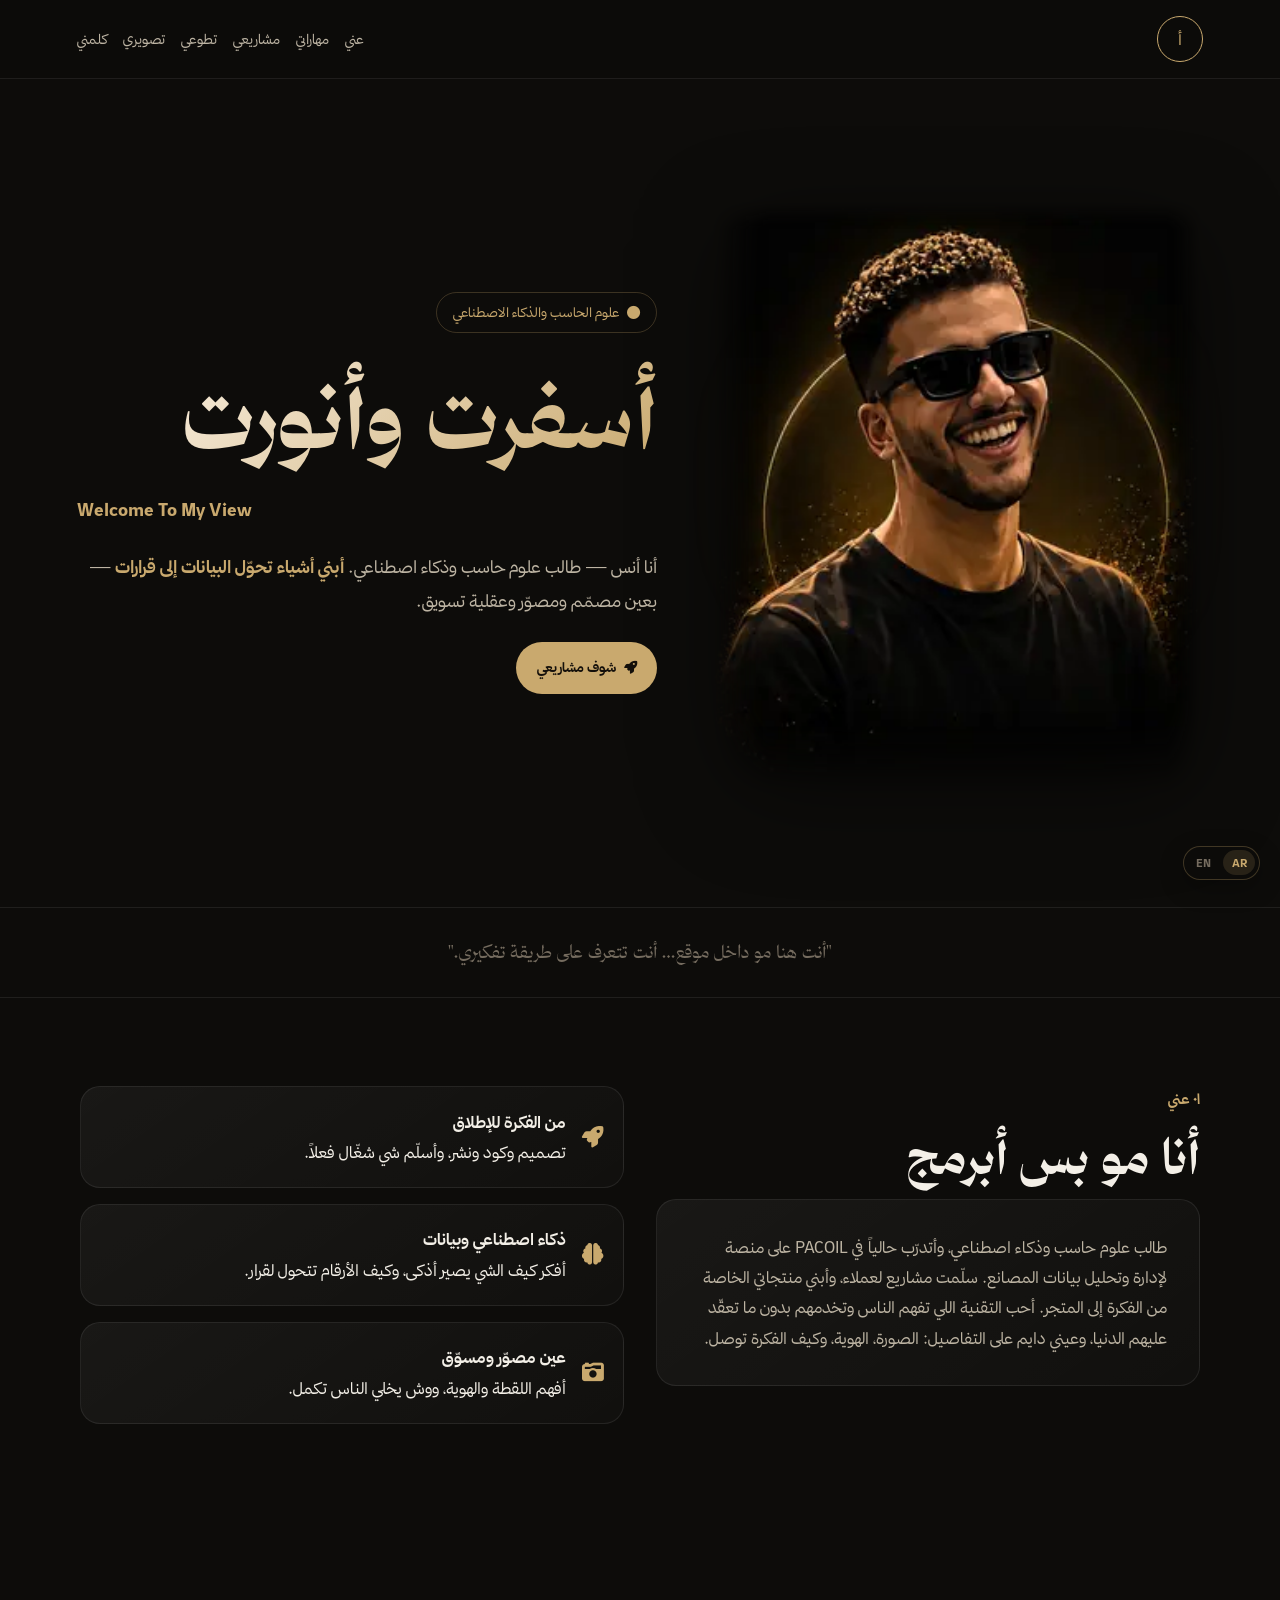
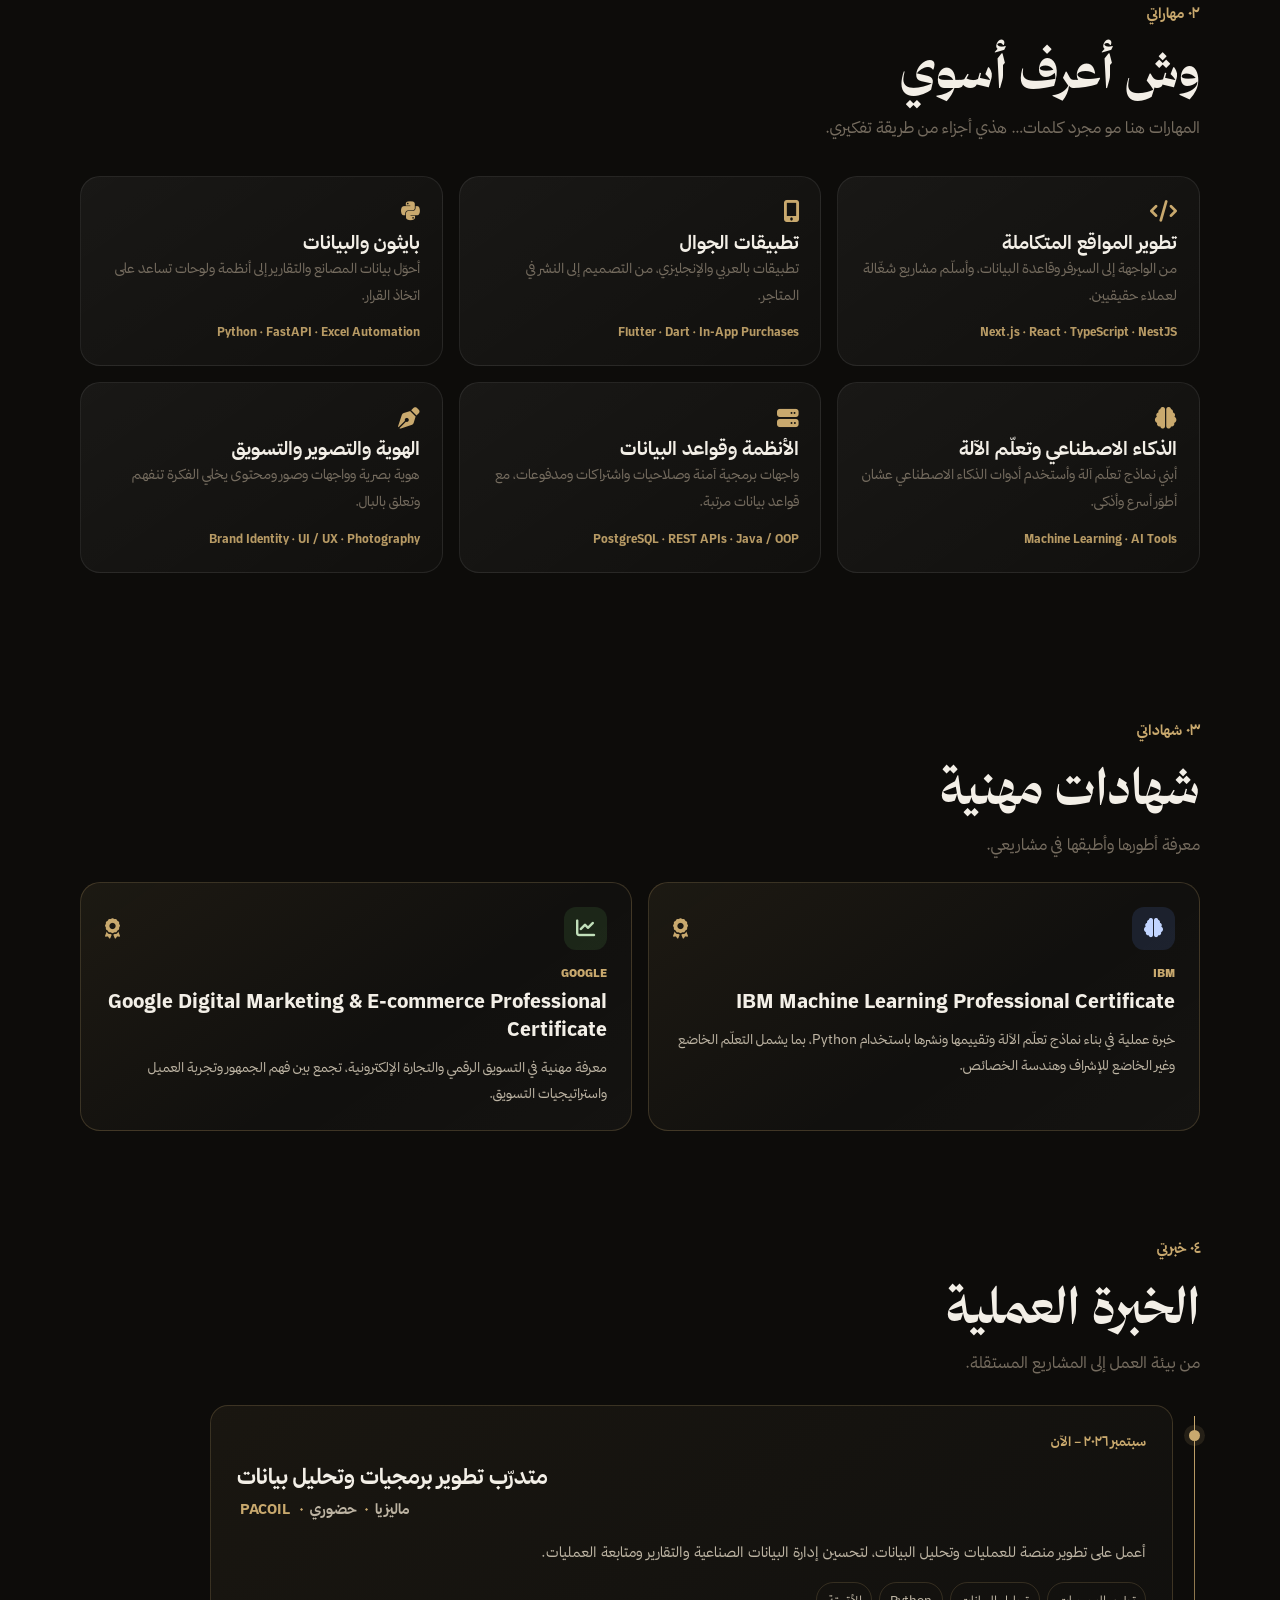
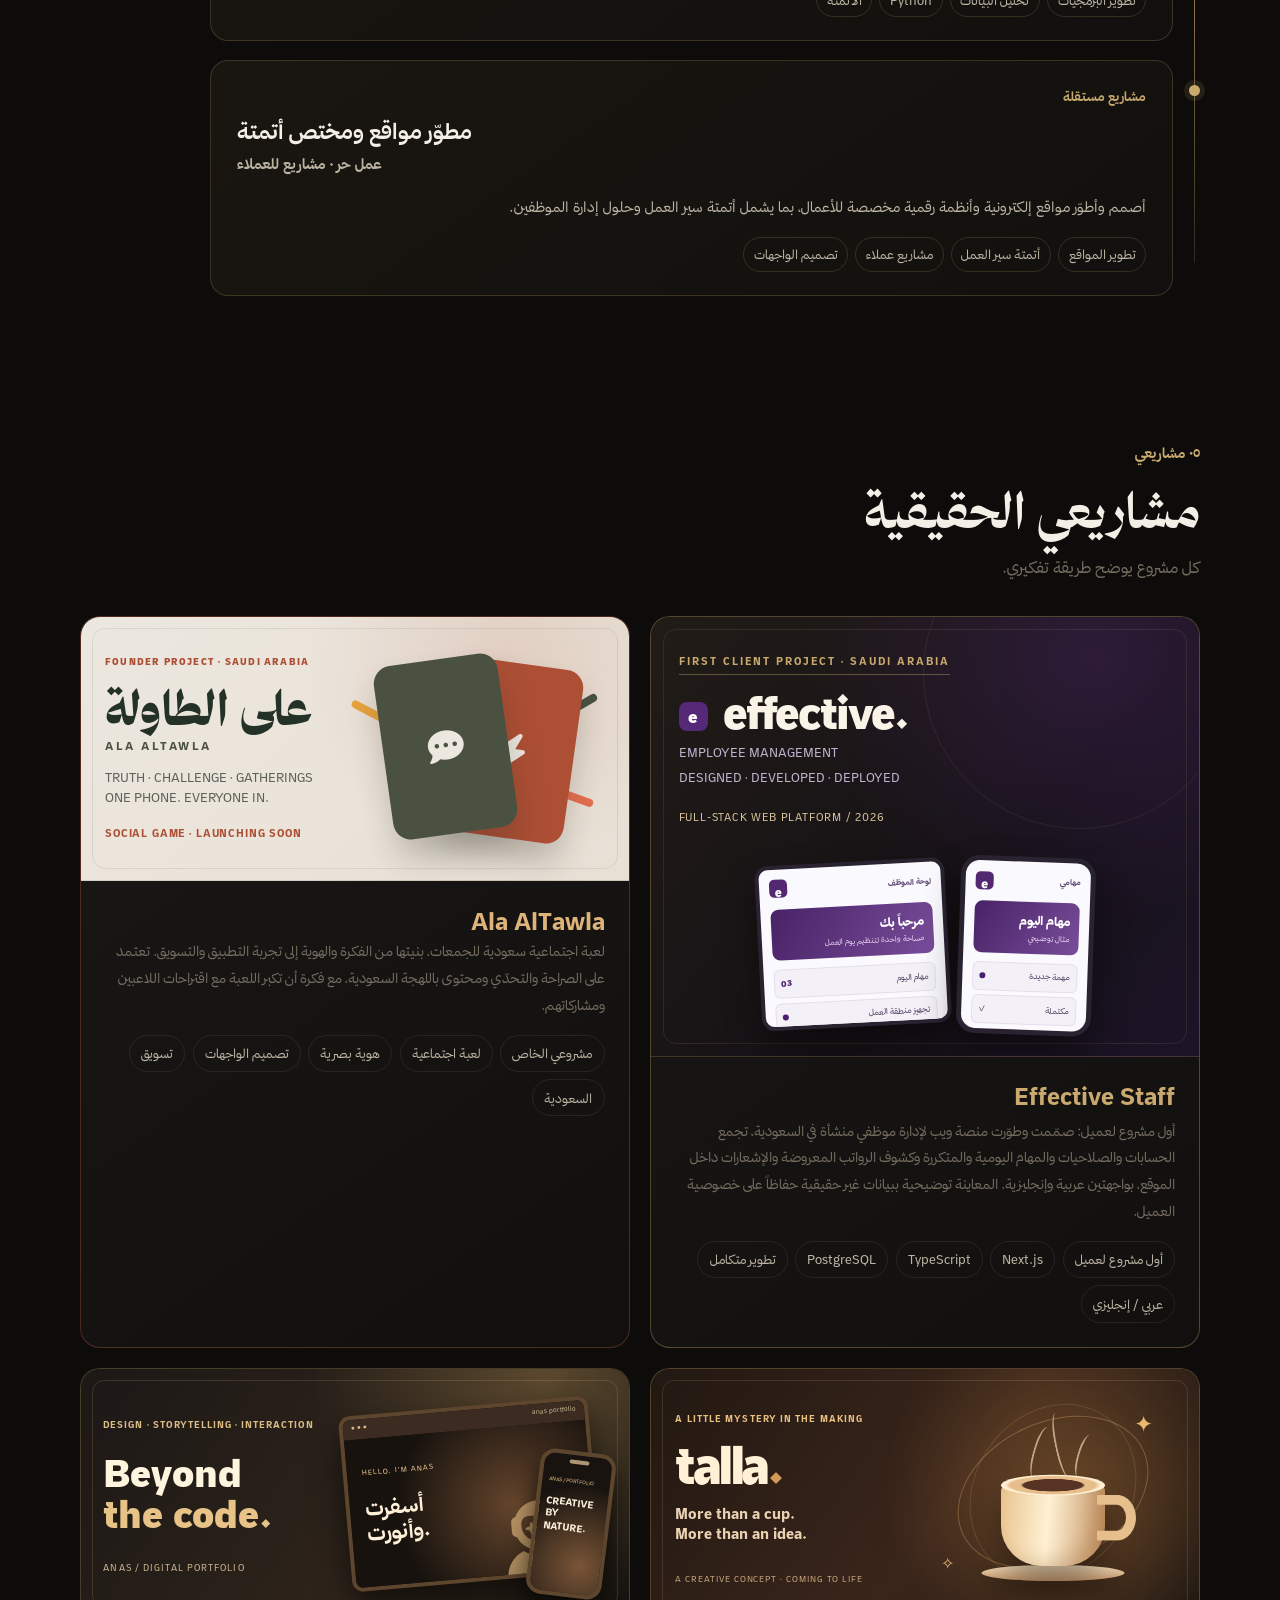
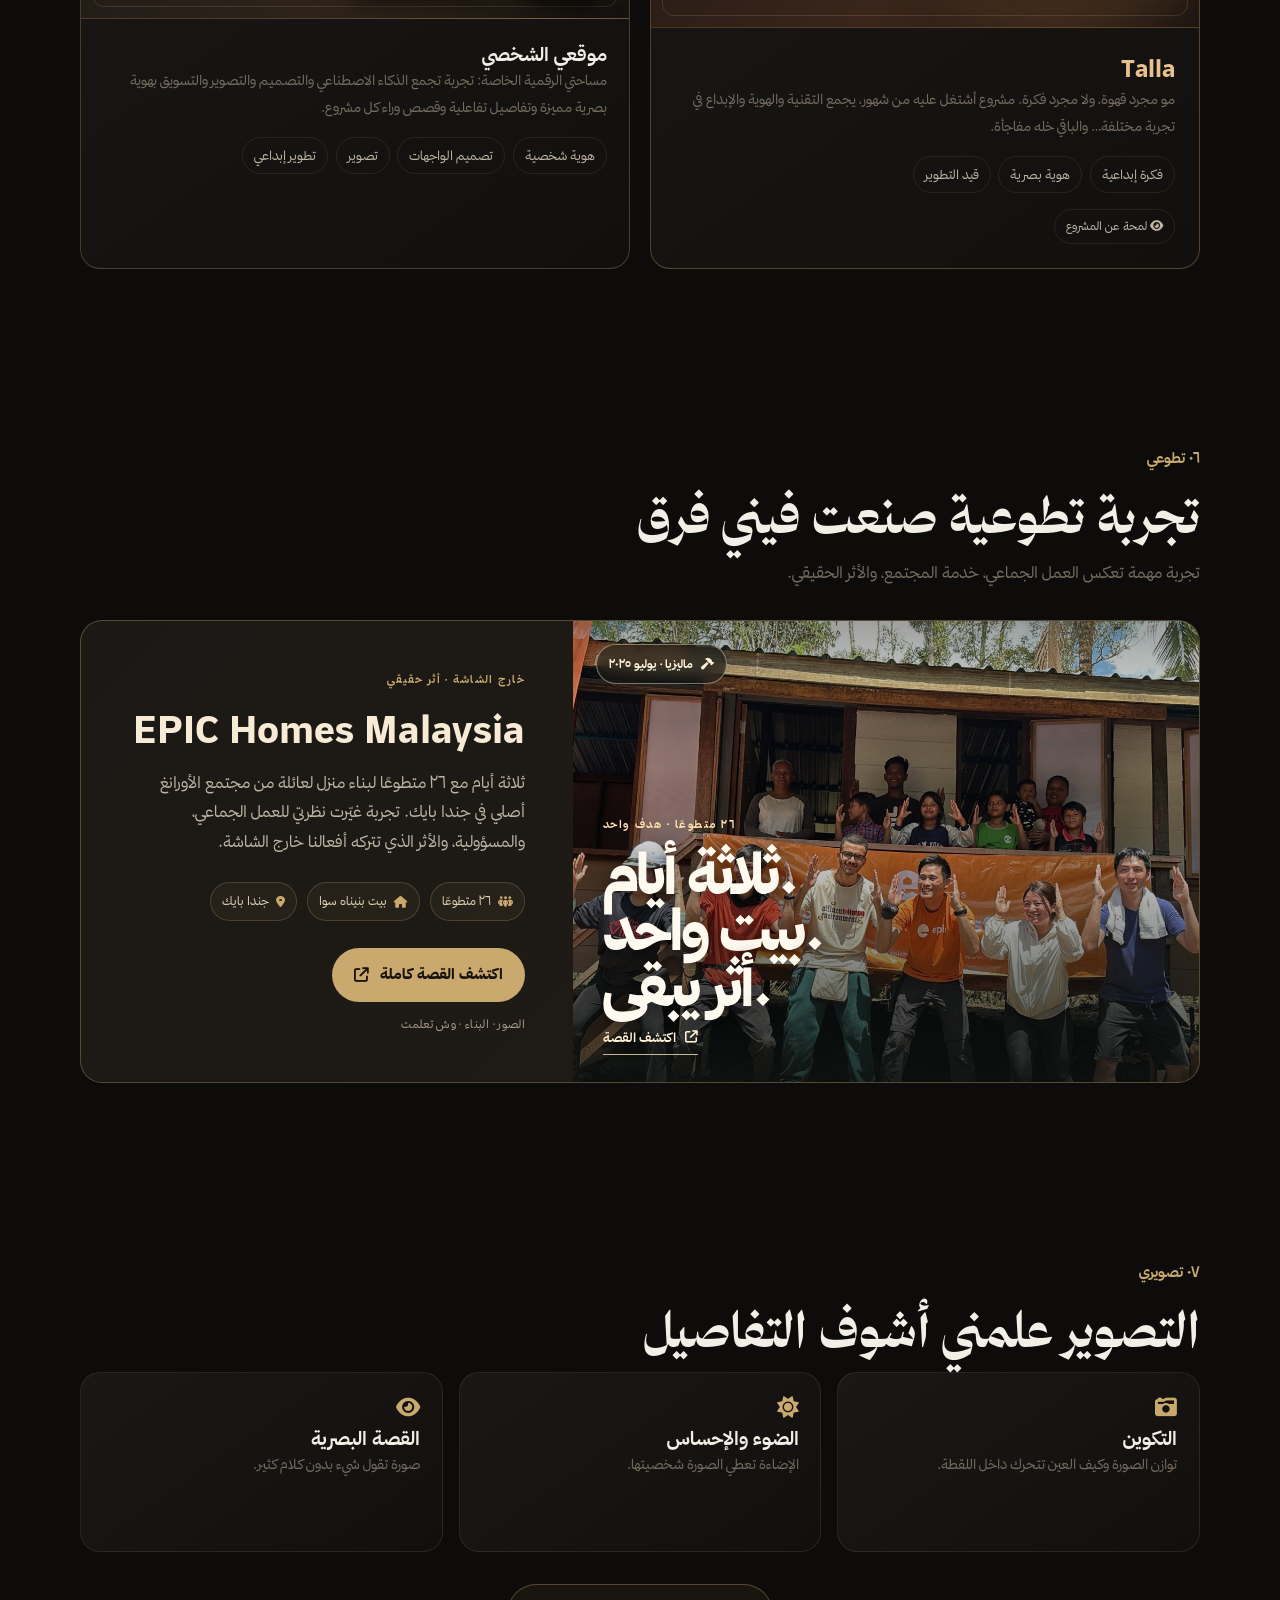
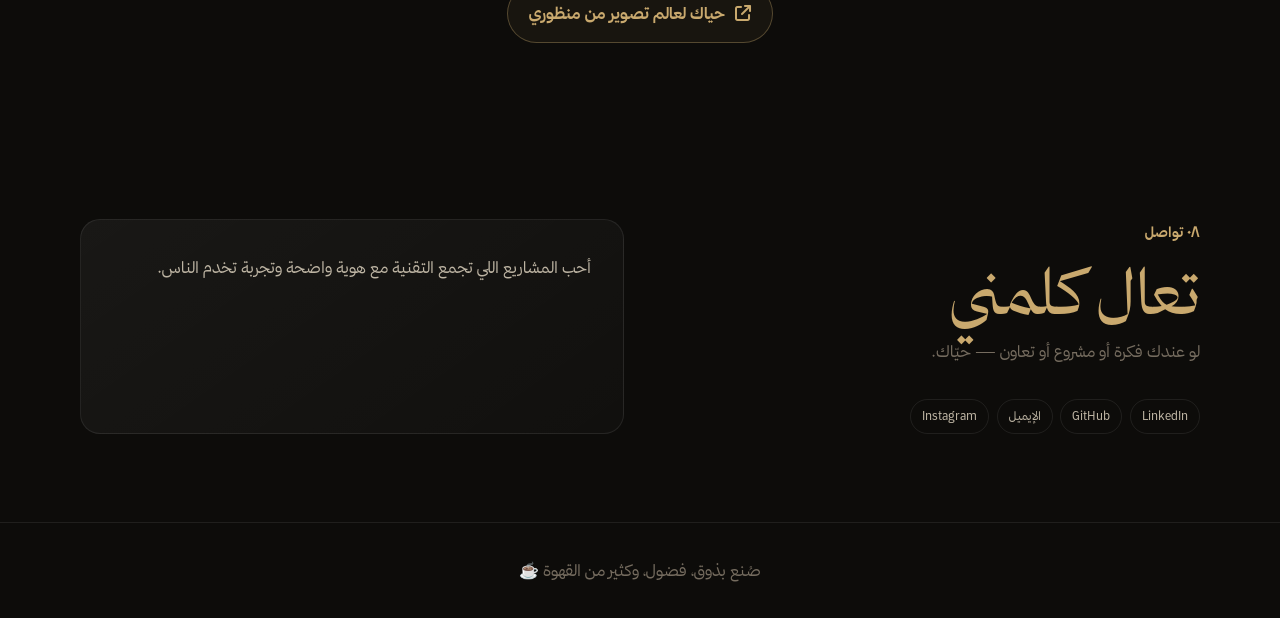
==== commit 400fff24: "About me: real background in Arabic and English Studies, PACOIL internship, client work and own prod" ====
--- a/index.html
+++ b/index.html
@@ -276,7 +276,7 @@
 <nav><div class="logo">أ</div><ul class="links"><li><a data-i18n="navAbout" href="#about">عني</a></li><li><a data-i18n="navSkills" href="#skills">مهاراتي</a></li><li><a data-i18n="navProjects" href="#projects">مشاريعي</a></li><li><a data-i18n="navVolunteering" href="#volunteering">تطوعي</a></li><li><a data-i18n="navPhotography" href="#photography">تصويري</a></li><li><a data-i18n="navContact" href="#contact">كلمني</a></li></ul></nav>
 <section class="hero"><div class="hero-grid"><div class="hero-copy"><div class="badge"><i class="fa-solid fa-circle"></i> <span data-i18n="badge">Computer Science &amp; Artificial Intelligence</span></div><h1 data-i18n="heroTitle">My Portfolio</h1><div class="hero-translation" id="heroTranslation">Welcome To My View</div><p class="lead" data-i18n-html="heroLead">أنا أنس — طالب Computer Science &amp; AI. <b style="color:var(--gold)">أبني أشياء تحوّل البيانات إلى قرارات</b> — بعين مصمّم ومصوّر وعقلية تسويق.</p><a class="btn" href="#projects"><i class="fa-solid fa-rocket"></i> <span data-i18n="heroBtn">شوف مشاريعي</span></a></div><div class="hero-art" aria-hidden="true"><img class="portrait-image" src="./assets/anas-digital-portrait.webp?v=20260716-final" alt="" aria-hidden="true" draggable="false" data-disable-visual-search="true" data-no-visual-search="true" oncontextmenu="return false"></div></div></section>
 <div class="quote" data-i18n="quote">"أنت هنا مو داخل موقع… أنت تتعرف على طريقة تفكيري."</div>
-<section id="about"><div class="wrap grid2"><div><div class="label" data-i18n="aboutLabel">٠١ عني</div><h2 class="title" data-i18n="aboutTitle">أنا مو بس أبرمج</h2><div class="card text-card" data-i18n="aboutText">أدرس AI وأحب التقنية اللي تفهم الناس وتخدمهم بدون ما تعقد عليهم الدنيا. وعندي عين على التصوير، التسويق، والتفاصيل اللي تخلي الشيء له روح.</div></div><div class="mini-list"><div class="card mini"><i class="ico fa-solid fa-brain"></i><div><b data-ar="عقلية ذكاء اصطناعي">AI mindset</b><p data-i18n="miniAi">أفكر كيف الشي يصير أذكى، مو بس شغال.</p></div></div><div class="card mini"><i class="ico fa-solid fa-camera-retro"></i><div><b data-i18n="miniPhotoTitle">عين تصوير</b><p data-i18n="miniPhoto">أفهم اللقطة، الإضاءة، والإحساس.</p></div></div><div class="card mini"><i class="ico fa-solid fa-bullhorn"></i><div><b data-i18n="miniMarketingTitle">عقلية تسويق</b><p data-i18n="miniMarketing">وش يشد؟ وش يخلي الناس تكمل؟</p></div></div></div></div></section>
+<section id="about"><div class="wrap grid2"><div><div class="label" data-i18n="aboutLabel">٠١ عني</div><h2 class="title" data-i18n="aboutTitle">أنا مو بس أبرمج</h2><div class="card text-card" data-i18n="aboutText">طالب علوم حاسب وذكاء اصطناعي، وأتدرّب حالياً في PACOIL على منصة لإدارة وتحليل بيانات المصانع. سلّمت مشاريع لعملاء، وأبني منتجاتي الخاصة من الفكرة إلى المتجر. أحب التقنية اللي تفهم الناس وتخدمهم بدون ما تعقّد عليهم الدنيا، وعيني دايم على التفاصيل: الصورة، الهوية، وكيف الفكرة توصل.</div></div><div class="mini-list"><div class="card mini"><i class="ico fa-solid fa-rocket"></i><div><b data-i18n="miniBuildTitle"></b><p data-i18n="miniBuild"></p></div></div><div class="card mini"><i class="ico fa-solid fa-brain"></i><div><b data-i18n="miniAiTitle"></b><p data-i18n="miniAi"></p></div></div><div class="card mini"><i class="ico fa-solid fa-camera-retro"></i><div><b data-i18n="miniEyeTitle"></b><p data-i18n="miniEye"></p></div></div></div></div></section>
 <section id="skills"><div class="wrap"><div class="label" data-i18n="skillsLabel">٠٢ مهاراتي</div><h2 class="title" data-i18n="skillsTitle">وش أعرف أسوي</h2><p class="sub" data-i18n="skillsSub">المهارات هنا مو مجرد كلمات… هذي أجزاء من طريقة تفكيري.</p><div class="skills"><div class="card skill"><i class="fa-solid fa-code"></i><h3 data-ar="تطوير المواقع المتكاملة">Full-Stack Web</h3><p data-i18n="skillWeb"></p><p class="skill-tools"><bdi>Next.js · React · TypeScript · NestJS</bdi></p></div><div class="card skill"><i class="fa-solid fa-mobile-screen-button"></i><h3 data-ar="تطبيقات الجوال">Mobile Apps</h3><p data-i18n="skillMobile"></p><p class="skill-tools"><bdi>Flutter · Dart · In-App Purchases</bdi></p></div><div class="card skill"><i class="fa-brands fa-python"></i><h3 data-ar="بايثون والبيانات">Python &amp; Data</h3><p data-i18n="skillData"></p><p class="skill-tools"><bdi>Python · FastAPI · Excel Automation</bdi></p></div><div class="card skill"><i class="fa-solid fa-brain"></i><h3 data-ar="الذكاء الاصطناعي وتعلّم الآلة">AI &amp; Machine Learning</h3><p data-i18n="skillAi"></p><p class="skill-tools"><bdi>Machine Learning · AI Tools</bdi></p></div><div class="card skill"><i class="fa-solid fa-server"></i><h3 data-ar="الأنظمة وقواعد البيانات">Backend &amp; Databases</h3><p data-i18n="skillBackend"></p><p class="skill-tools"><bdi>PostgreSQL · REST APIs · Java / OOP</bdi></p></div><div class="card skill"><i class="fa-solid fa-pen-nib"></i><h3 data-ar="الهوية والتصوير والتسويق">Design, Photography &amp; Marketing</h3><p data-i18n="skillCreative"></p><p class="skill-tools"><bdi>Brand Identity · UI / UX · Photography</bdi></p></div></div></div></section>
 <section id="certifications" class="certifications-section"><div class="wrap"><div class="label" data-i18n="certLabel">٠٣ شهاداتي</div><h2 class="title" data-i18n="certTitle">شهادات مهنية</h2><p class="sub" data-i18n="certSub">معرفة أطورها وأطبقها في مشاريعي.</p><div class="certifications-grid"><article class="card certification-card"><div class="certification-top"><span class="certification-symbol certification-ibm"><i class="fa-solid fa-brain"></i></span><i class="fa-solid fa-award certification-award" aria-hidden="true"></i></div><span class="certification-issuer">IBM</span><h3>IBM Machine Learning Professional Certificate</h3><p data-i18n="certIbmDesc">خبرة عملية في بناء نماذج تعلّم الآلة وتقييمها ونشرها باستخدام Python، بما يشمل التعلّم الخاضع وغير الخاضع للإشراف وهندسة الخصائص.</p></article><article class="card certification-card"><div class="certification-top"><span class="certification-symbol certification-google"><i class="fa-solid fa-chart-line"></i></span><i class="fa-solid fa-award certification-award" aria-hidden="true"></i></div><span class="certification-issuer">GOOGLE</span><h3>Google Digital Marketing &amp; E-commerce Professional Certificate</h3><p data-i18n="certGoogleDesc">معرفة مهنية في التسويق الرقمي والتجارة الإلكترونية، تجمع بين فهم الجمهور وتجربة العميل واستراتيجيات التسويق.</p></article></div></div></section>
 <section id="experience" class="experience-section"><div class="wrap"><div class="label" data-i18n="expLabel">٠٤ خبرتي</div><h2 class="title" data-i18n="expTitle">الخبرة العملية</h2><p class="sub" data-i18n="expSub">من بيئة العمل إلى المشاريع المستقلة.</p>
@@ -346,7 +346,7 @@
 <div class="modal" id="projectModal" onclick="if(event.target===this)closeModal()"><div class="card modal-card"><button class="modal-close" onclick="closeModal()"><i class="fa-solid fa-xmark"></i></button><div class="modal-icon" id="modalIcon"></div><h3 id="modalTitle"></h3><p id="modalText"></p></div></div>
 <script>
 const translations=['Welcome To My View','You lit up the place','Berseri dan bercahaya','蓬荜生辉','Du bringst Licht herein','Iluminaste el lugar'];let currentTranslation=0;const heroTranslation=document.getElementById('heroTranslation');setInterval(()=>{heroTranslation.classList.add('hide');setTimeout(()=>{currentTranslation=(currentTranslation+1)%translations.length;heroTranslation.textContent=translations[currentTranslation];heroTranslation.classList.remove('hide')},450)},3000);
-const i18n={ar:{navAbout:'عني',navSkills:'مهاراتي',navProjects:'مشاريعي',navVolunteering:'تطوعي',navPhotography:'تصويري',navContact:'كلمني',badge:'علوم الحاسب والذكاء الاصطناعي',heroTitle:'أسفرت وأنورت',heroLead:'أنا أنس — طالب علوم حاسب وذكاء اصطناعي. <b style="color:var(--gold)">أبني أشياء تحوّل البيانات إلى قرارات</b> — بعين مصمّم ومصوّر وعقلية تسويق.',heroBtn:'شوف مشاريعي',quote:'"أنت هنا مو داخل موقع… أنت تتعرف على طريقة تفكيري."',aboutLabel:'٠١ عني',aboutTitle:'أنا مو بس أبرمج',aboutText:'أدرس الذكاء الاصطناعي وأحب التقنية اللي تفهم الناس وتخدمهم بدون ما تعقد عليهم الدنيا. وعندي عين على التصوير، التسويق، والتفاصيل اللي تخلي الشيء له روح.',miniAi:'أفكر كيف الشي يصير أذكى، مو بس شغال.',miniPhotoTitle:'عين تصوير',miniPhoto:'أفهم اللقطة، الإضاءة، والإحساس.',miniMarketingTitle:'عقلية تسويق',miniMarketing:'وش يشد؟ وش يخلي الناس تكمل؟',skillsLabel:'٠٢ مهاراتي',skillsTitle:'وش أعرف أسوي',skillsSub:'المهارات هنا مو مجرد كلمات… هذي أجزاء من طريقة تفكيري.',certLabel:'٠٣ شهاداتي',expLabel:'٠٤ خبرتي',expTitle:'الخبرة العملية',expSub:'من بيئة العمل إلى المشاريع المستقلة.',expPacoilDate:'سبتمبر ٢٠٢٦ – الآن',expPacoilDesc:'أعمل على تطوير منصة للعمليات وتحليل البيانات، لتحسين إدارة البيانات الصناعية والتقارير ومتابعة العمليات.',expFreelanceDate:'مشاريع مستقلة',expFreelanceCompany:'عمل حر · مشاريع للعملاء',expFreelanceDesc:'أصمم وأطوّر مواقع إلكترونية وأنظمة رقمية مخصصة للأعمال، بما يشمل أتمتة سير العمل وحلول إدارة الموظفين.',certTitle:'شهادات مهنية',certSub:'معرفة أطورها وأطبقها في مشاريعي.',certIbmDesc:'خبرة عملية في بناء نماذج تعلّم الآلة وتقييمها ونشرها باستخدام Python، بما يشمل التعلّم الخاضع وغير الخاضع للإشراف وهندسة الخصائص.',certGoogleDesc:'معرفة مهنية في التسويق الرقمي والتجارة الإلكترونية، تجمع بين فهم الجمهور وتجربة العميل واستراتيجيات التسويق.',skillWeb:'من الواجهة إلى السيرفر وقاعدة البيانات، وأسلّم مشاريع شغّالة لعملاء حقيقيين.',skillMobile:'تطبيقات بالعربي والإنجليزي، من التصميم إلى النشر في المتاجر.',skillData:'أحوّل بيانات المصانع والتقارير إلى أنظمة ولوحات تساعد على اتخاذ القرار.',skillAi:'أبني نماذج تعلّم آلة وأستخدم أدوات الذكاء الاصطناعي عشان أطوّر أسرع وأذكى.',skillBackend:'واجهات برمجية آمنة وصلاحيات واشتراكات ومدفوعات، مع قواعد بيانات مرتبة.',skillCreative:'هوية بصرية وواجهات وصور ومحتوى يخلي الفكرة تنفهم وتعلق بالبال.',projectsLabel:'٠٥ مشاريعي',projectsTitle:'مشاريعي الحقيقية',projectsSub:'كل مشروع يوضح طريقة تفكيري.',effectiveDesc:'أول مشروع لعميل: صمّمت وطوّرت منصة ويب لإدارة موظفي منشأة في السعودية، تجمع الحسابات والصلاحيات والمهام اليومية والمتكررة وكشوف الرواتب المعروضة والإشعارات داخل الموقع، بواجهتين عربية وإنجليزية. المعاينة توضيحية ببيانات غير حقيقية حفاظاً على خصوصية العميل.',amovaDesc:'مشروعي المستقل قيد التطوير: منصة اكتشاف وانتقال إلى ماليزيا تجمع الدراسة والسياحة والسكن والحياة اليومية، مع مطابقة الجامعات ومساعد ذكي يركّز على المعلومات الموثوقة ومصادرها.',alaaltawlaDesc:'لعبة اجتماعية سعودية للجمعات، بنيتها من الفكرة والهوية إلى تجربة التطبيق والتسويق. تعتمد على الصراحة والتحدّي ومحتوى باللهجة السعودية، مع فكرة أن تكبر اللعبة مع اقتراحات اللاعبين ومشاركاتهم.',tallaDesc:'مو مجرد قهوة، ولا مجرد فكرة. مشروع أشتغل عليه من شهور، يجمع التقنية والهوية والإبداع في تجربة مختلفة… والباقي خله مفاجأة.',taibeeenDesc:'مشروع طلابي ومجتمعي فيه تسويق، بناء هوية، صناعة محتوى، وفهم الجمهور.',portfolioDesc:'مساحتي الرقمية الخاصة: تجربة تجمع الذكاء الاصطناعي والتصميم والتصوير والتسويق بهوية بصرية مميزة وتفاصيل تفاعلية وقصص وراء كل مشروع.',viewProject:'لمحة عن المشروع',viewExperience:'عرض التجربة',volLabel:'٠٦ تطوعي',volTitle:'تجربة تطوعية صنعت فيني فرق',volSub:'تجربة مهمة تعكس العمل الجماعي، خدمة المجتمع، والأثر الحقيقي.',epicDesc:'ثلاثة أيام مع ٢٦ متطوعًا لبناء منزل لعائلة من مجتمع الأورانغ أصلي في جندا بايك. تجربة غيّرت نظرتي للعمل الجماعي، والمسؤولية، والأثر الذي تتركه أفعالنا خارج الشاشة.',epicCta:'اكتشف القصة كاملة',photoLabel:'٠٧ تصويري',photoTitle:'التصوير علمني أشوف التفاصيل',compositionDesc:'توازن الصورة وكيف العين تتحرك داخل اللقطة.',lightDesc:'الإضاءة تعطي الصورة شخصيتها.',storyDesc:'صورة تقول شيء بدون كلام كثير.',photoBtn:'حياك لعالم تصوير من منظوري',contactLabel:'٠٨ تواصل',contactTitle:'تعال كلمني',contactSub:'لو عندك فكرة أو مشروع أو تعاون — حيّاك.',contactCard:'أحب المشاريع اللي تجمع التقنية مع هوية واضحة وتجربة تخدم الناس.',footer:'صُنع بذوق، فضول، وكثير من القهوة ☕'},en:{navAbout:'About',navSkills:'Skills',navProjects:'Projects',navVolunteering:'Volunteering',navPhotography:'Photography',navContact:'Contact',badge:'Computer Science & Artificial Intelligence',heroTitle:'My Portfolio',heroLead:'I’m Anas — a Computer Science &amp; AI student. <b style="color:var(--gold)">I build things that turn data into decisions</b> — with an eye for design, photography, and marketing.',heroBtn:'View Projects',quote:'"This is not just a website — it is a look into how I think."',aboutLabel:'01 ABOUT',aboutTitle:'I’m not just coding.',aboutText:'I study AI and like technology that understands people and helps them without making things complicated. I also care about photography, marketing, and the details that give an idea a real identity.',miniAi:'I think about how things can become smarter, not just functional.',miniPhotoTitle:'Photography Eye',miniPhoto:'I pay attention to the frame, the light, and the feeling.',miniMarketingTitle:'Marketing Mindset',miniMarketing:'What attracts people? What makes them continue?',skillsLabel:'02 SKILLS',skillsTitle:'What I Work With',skillsSub:'These skills are not just words. They are parts of how I think.',certLabel:'03 CERTIFICATIONS',expLabel:'04 EXPERIENCE',expTitle:'Professional Experience',expSub:'From industry experience to independent client work.',expPacoilDate:'SEP 2026 – PRESENT',expPacoilDesc:'Developing an operations and analytics platform to improve industrial data management, reporting and operational visibility.',expFreelanceDate:'INDEPENDENT PROJECTS',expFreelanceCompany:'Freelance · Client projects',expFreelanceDesc:'Designing and developing websites and custom digital systems for businesses, including workflow automation and employee-management solutions.',certTitle:'Professional Certificates',certSub:'Learning I bring into the work I create.',certIbmDesc:'Hands-on experience building, evaluating and deploying machine learning models with Python, including supervised and unsupervised learning and feature engineering.',certGoogleDesc:'Professional learning in digital marketing and e-commerce, from understanding audiences to customer experience and marketing strategy.',skillWeb:'Front end to server to database, shipped and running for real clients.',skillMobile:'Bilingual Arabic and English apps, from design to App Store release.',skillData:'Turning industrial data and reports into systems and dashboards that support decisions.',skillAi:'Building machine learning models and using AI tools to build faster and smarter.',skillBackend:'Secure APIs, roles, subscriptions and payments on well-structured databases.',skillCreative:'Visual identity, interfaces, photos and content that make an idea land and stick.',projectsLabel:'05 PROJECTS',projectsTitle:'Real Projects',projectsSub:'Each project shows a part of how I think.',effectiveDesc:'My first client project: I designed and developed a bilingual staff-management web platform for a business in Saudi Arabia, featuring role-based accounts, daily and recurring tasks, view-only salary statements, and in-site notifications. The preview uses fictional data to protect client privacy.',amovaDesc:'My independent product in development: an AI-powered Malaysia discovery and relocation platform spanning study, travel, housing and everyday life, with university matching and source-aware guidance.',tallaDesc:'More than coffee, more than an idea. A concept taking shape over months, blending technology, identity and creativity. The rest is still a surprise.',taibeeenDesc:'A student and community project involving marketing, identity building, content creation, and audience understanding.',portfolioDesc:'My personal digital space, connecting AI, design, photography and marketing through a distinctive visual identity, thoughtful interactions and the stories behind every project.',viewProject:'View Project',viewExperience:'View Experience',volLabel:'06 VOLUNTEERING',volTitle:'A Volunteering Experience That Shaped Me',volSub:'A meaningful experience reflecting teamwork, community service, and real impact.',epicDesc:'Three days alongside 26 volunteers building a home for an Orang Asli family in Janda Baik. A hands-on experience that changed how I see teamwork, responsibility and impact beyond the screen.',epicCta:'Explore the full story',photoLabel:'07 PHOTOGRAPHY',photoTitle:'Photography Taught Me To Notice Details',compositionDesc:'Balance inside the frame and how the eye moves through it.',lightDesc:'Light gives a photo its personality.',storyDesc:'An image that says something without needing too many words.',photoBtn:'Welcome To My View',contactLabel:'08 CONTACT',contactTitle:'Let’s Connect',contactSub:'If you have an idea, project, or collaboration — you are welcome.',contactCard:'I like projects that combine technology with a clear identity and an experience that helps people.',footer:'Made with taste, curiosity, and a lot of coffee ☕'}};
+const i18n={ar:{navAbout:'عني',navSkills:'مهاراتي',navProjects:'مشاريعي',navVolunteering:'تطوعي',navPhotography:'تصويري',navContact:'كلمني',badge:'علوم الحاسب والذكاء الاصطناعي',heroTitle:'أسفرت وأنورت',heroLead:'أنا أنس — طالب علوم حاسب وذكاء اصطناعي. <b style="color:var(--gold)">أبني أشياء تحوّل البيانات إلى قرارات</b> — بعين مصمّم ومصوّر وعقلية تسويق.',heroBtn:'شوف مشاريعي',quote:'"أنت هنا مو داخل موقع… أنت تتعرف على طريقة تفكيري."',aboutLabel:'٠١ عني',aboutTitle:'أنا مو بس أبرمج',aboutText:'طالب علوم حاسب وذكاء اصطناعي، وأتدرّب حالياً في PACOIL على منصة لإدارة وتحليل بيانات المصانع. سلّمت مشاريع لعملاء، وأبني منتجاتي الخاصة من الفكرة إلى المتجر. أحب التقنية اللي تفهم الناس وتخدمهم بدون ما تعقّد عليهم الدنيا، وعيني دايم على التفاصيل: الصورة، الهوية، وكيف الفكرة توصل.',miniBuildTitle:'من الفكرة للإطلاق',miniBuild:'تصميم وكود ونشر، وأسلّم شي شغّال فعلاً.',miniAiTitle:'ذكاء اصطناعي وبيانات',miniAi:'أفكر كيف الشي يصير أذكى، وكيف الأرقام تتحول لقرار.',miniEyeTitle:'عين مصوّر ومسوّق',miniEye:'أفهم اللقطة والهوية، ووش يخلي الناس تكمل.',skillsLabel:'٠٢ مهاراتي',skillsTitle:'وش أعرف أسوي',skillsSub:'المهارات هنا مو مجرد كلمات… هذي أجزاء من طريقة تفكيري.',certLabel:'٠٣ شهاداتي',expLabel:'٠٤ خبرتي',expTitle:'الخبرة العملية',expSub:'من بيئة العمل إلى المشاريع المستقلة.',expPacoilDate:'سبتمبر ٢٠٢٦ – الآن',expPacoilDesc:'أعمل على تطوير منصة للعمليات وتحليل البيانات، لتحسين إدارة البيانات الصناعية والتقارير ومتابعة العمليات.',expFreelanceDate:'مشاريع مستقلة',expFreelanceCompany:'عمل حر · مشاريع للعملاء',expFreelanceDesc:'أصمم وأطوّر مواقع إلكترونية وأنظمة رقمية مخصصة للأعمال، بما يشمل أتمتة سير العمل وحلول إدارة الموظفين.',certTitle:'شهادات مهنية',certSub:'معرفة أطورها وأطبقها في مشاريعي.',certIbmDesc:'خبرة عملية في بناء نماذج تعلّم الآلة وتقييمها ونشرها باستخدام Python، بما يشمل التعلّم الخاضع وغير الخاضع للإشراف وهندسة الخصائص.',certGoogleDesc:'معرفة مهنية في التسويق الرقمي والتجارة الإلكترونية، تجمع بين فهم الجمهور وتجربة العميل واستراتيجيات التسويق.',skillWeb:'من الواجهة إلى السيرفر وقاعدة البيانات، وأسلّم مشاريع شغّالة لعملاء حقيقيين.',skillMobile:'تطبيقات بالعربي والإنجليزي، من التصميم إلى النشر في المتاجر.',skillData:'أحوّل بيانات المصانع والتقارير إلى أنظمة ولوحات تساعد على اتخاذ القرار.',skillAi:'أبني نماذج تعلّم آلة وأستخدم أدوات الذكاء الاصطناعي عشان أطوّر أسرع وأذكى.',skillBackend:'واجهات برمجية آمنة وصلاحيات واشتراكات ومدفوعات، مع قواعد بيانات مرتبة.',skillCreative:'هوية بصرية وواجهات وصور ومحتوى يخلي الفكرة تنفهم وتعلق بالبال.',projectsLabel:'٠٥ مشاريعي',projectsTitle:'مشاريعي الحقيقية',projectsSub:'كل مشروع يوضح طريقة تفكيري.',effectiveDesc:'أول مشروع لعميل: صمّمت وطوّرت منصة ويب لإدارة موظفي منشأة في السعودية، تجمع الحسابات والصلاحيات والمهام اليومية والمتكررة وكشوف الرواتب المعروضة والإشعارات داخل الموقع، بواجهتين عربية وإنجليزية. المعاينة توضيحية ببيانات غير حقيقية حفاظاً على خصوصية العميل.',amovaDesc:'مشروعي المستقل قيد التطوير: منصة اكتشاف وانتقال إلى ماليزيا تجمع الدراسة والسياحة والسكن والحياة اليومية، مع مطابقة الجامعات ومساعد ذكي يركّز على المعلومات الموثوقة ومصادرها.',alaaltawlaDesc:'لعبة اجتماعية سعودية للجمعات، بنيتها من الفكرة والهوية إلى تجربة التطبيق والتسويق. تعتمد على الصراحة والتحدّي ومحتوى باللهجة السعودية، مع فكرة أن تكبر اللعبة مع اقتراحات اللاعبين ومشاركاتهم.',tallaDesc:'مو مجرد قهوة، ولا مجرد فكرة. مشروع أشتغل عليه من شهور، يجمع التقنية والهوية والإبداع في تجربة مختلفة… والباقي خله مفاجأة.',taibeeenDesc:'مشروع طلابي ومجتمعي فيه تسويق، بناء هوية، صناعة محتوى، وفهم الجمهور.',portfolioDesc:'مساحتي الرقمية الخاصة: تجربة تجمع الذكاء الاصطناعي والتصميم والتصوير والتسويق بهوية بصرية مميزة وتفاصيل تفاعلية وقصص وراء كل مشروع.',viewProject:'لمحة عن المشروع',viewExperience:'عرض التجربة',volLabel:'٠٦ تطوعي',volTitle:'تجربة تطوعية صنعت فيني فرق',volSub:'تجربة مهمة تعكس العمل الجماعي، خدمة المجتمع، والأثر الحقيقي.',epicDesc:'ثلاثة أيام مع ٢٦ متطوعًا لبناء منزل لعائلة من مجتمع الأورانغ أصلي في جندا بايك. تجربة غيّرت نظرتي للعمل الجماعي، والمسؤولية، والأثر الذي تتركه أفعالنا خارج الشاشة.',epicCta:'اكتشف القصة كاملة',photoLabel:'٠٧ تصويري',photoTitle:'التصوير علمني أشوف التفاصيل',compositionDesc:'توازن الصورة وكيف العين تتحرك داخل اللقطة.',lightDesc:'الإضاءة تعطي الصورة شخصيتها.',storyDesc:'صورة تقول شيء بدون كلام كثير.',photoBtn:'حياك لعالم تصوير من منظوري',contactLabel:'٠٨ تواصل',contactTitle:'تعال كلمني',contactSub:'لو عندك فكرة أو مشروع أو تعاون — حيّاك.',contactCard:'أحب المشاريع اللي تجمع التقنية مع هوية واضحة وتجربة تخدم الناس.',footer:'صُنع بذوق، فضول، وكثير من القهوة ☕'},en:{navAbout:'About',navSkills:'Skills',navProjects:'Projects',navVolunteering:'Volunteering',navPhotography:'Photography',navContact:'Contact',badge:'Computer Science & Artificial Intelligence',heroTitle:'My Portfolio',heroLead:'I’m Anas — a Computer Science &amp; AI student. <b style="color:var(--gold)">I build things that turn data into decisions</b> — with an eye for design, photography, and marketing.',heroBtn:'View Projects',quote:'"This is not just a website — it is a look into how I think."',aboutLabel:'01 ABOUT',aboutTitle:'I’m not just coding.',aboutText:'I’m a Computer Science & AI student, currently interning at PACOIL, building a platform to manage and analyse industrial data. I’ve delivered projects for clients and I build my own products, from the first idea to the App Store. I like technology that understands people and helps them without making life complicated, and I always notice the details: the photo, the identity, and how an idea lands.',miniBuildTitle:'Idea to Launch',miniBuild:'Design, code and release. I ship things that actually work.',miniAiTitle:'AI & Data',miniAi:'I think about how things get smarter and how numbers become decisions.',miniEyeTitle:'A Photographer’s & Marketer’s Eye',miniEye:'I understand the frame, the identity, and what keeps people interested.',skillsLabel:'02 SKILLS',skillsTitle:'What I Work With',skillsSub:'These skills are not just words. They are parts of how I think.',certLabel:'03 CERTIFICATIONS',expLabel:'04 EXPERIENCE',expTitle:'Professional Experience',expSub:'From industry experience to independent client work.',expPacoilDate:'SEP 2026 – PRESENT',expPacoilDesc:'Developing an operations and analytics platform to improve industrial data management, reporting and operational visibility.',expFreelanceDate:'INDEPENDENT PROJECTS',expFreelanceCompany:'Freelance · Client projects',expFreelanceDesc:'Designing and developing websites and custom digital systems for businesses, including workflow automation and employee-management solutions.',certTitle:'Professional Certificates',certSub:'Learning I bring into the work I create.',certIbmDesc:'Hands-on experience building, evaluating and deploying machine learning models with Python, including supervised and unsupervised learning and feature engineering.',certGoogleDesc:'Professional learning in digital marketing and e-commerce, from understanding audiences to customer experience and marketing strategy.',skillWeb:'Front end to server to database, shipped and running for real clients.',skillMobile:'Bilingual Arabic and English apps, from design to App Store release.',skillData:'Turning industrial data and reports into systems and dashboards that support decisions.',skillAi:'Building machine learning models and using AI tools to build faster and smarter.',skillBackend:'Secure APIs, roles, subscriptions and payments on well-structured databases.',skillCreative:'Visual identity, interfaces, photos and content that make an idea land and stick.',projectsLabel:'05 PROJECTS',projectsTitle:'Real Projects',projectsSub:'Each project shows a part of how I think.',effectiveDesc:'My first client project: I designed and developed a bilingual staff-management web platform for a business in Saudi Arabia, featuring role-based accounts, daily and recurring tasks, view-only salary statements, and in-site notifications. The preview uses fictional data to protect client privacy.',amovaDesc:'My independent product in development: an AI-powered Malaysia discovery and relocation platform spanning study, travel, housing and everyday life, with university matching and source-aware guidance.',tallaDesc:'More than coffee, more than an idea. A concept taking shape over months, blending technology, identity and creativity. The rest is still a surprise.',taibeeenDesc:'A student and community project involving marketing, identity building, content creation, and audience understanding.',portfolioDesc:'My personal digital space, connecting AI, design, photography and marketing through a distinctive visual identity, thoughtful interactions and the stories behind every project.',viewProject:'View Project',viewExperience:'View Experience',volLabel:'06 VOLUNTEERING',volTitle:'A Volunteering Experience That Shaped Me',volSub:'A meaningful experience reflecting teamwork, community service, and real impact.',epicDesc:'Three days alongside 26 volunteers building a home for an Orang Asli family in Janda Baik. A hands-on experience that changed how I see teamwork, responsibility and impact beyond the screen.',epicCta:'Explore the full story',photoLabel:'07 PHOTOGRAPHY',photoTitle:'Photography Taught Me To Notice Details',compositionDesc:'Balance inside the frame and how the eye moves through it.',lightDesc:'Light gives a photo its personality.',storyDesc:'An image that says something without needing too many words.',photoBtn:'Welcome To My View',contactLabel:'08 CONTACT',contactTitle:'Let’s Connect',contactSub:'If you have an idea, project, or collaboration — you are welcome.',contactCard:'I like projects that combine technology with a clear identity and an experience that helps people.',footer:'Made with taste, curiosity, and a lot of coffee ☕'}};
 function setLang(lang){document.documentElement.lang=lang;document.documentElement.dir=lang==='ar'?'rtl':'ltr';localStorage.setItem('siteLang',lang);document.querySelectorAll('[data-lang-btn]').forEach(b=>b.classList.toggle('active',b.dataset.langBtn===lang));document.querySelectorAll('[data-i18n]').forEach(el=>{const k=el.dataset.i18n;if(i18n[lang][k])el.textContent=i18n[lang][k]});document.querySelectorAll('[data-i18n-html]').forEach(el=>{const k=el.dataset.i18nHtml;if(i18n[lang][k])el.innerHTML=i18n[lang][k]});document.querySelectorAll('[data-ar]').forEach(el=>{if(el.dataset.en===undefined)el.dataset.en=el.innerHTML;el.innerHTML=lang==='ar'?el.dataset.ar:el.dataset.en})}document.querySelectorAll('[data-lang-btn]').forEach(btn=>btn.addEventListener('click',()=>setLang(btn.dataset.langBtn)));setLang(localStorage.getItem('siteLang')||'ar');
 const intro=document.getElementById('introOverlay');function finishIntro(){intro.classList.add('done');document.body.classList.remove('intro-lock')}document.getElementById('enterSite').onclick=finishIntro;document.getElementById('skipIntro').onclick=finishIntro;setTimeout(finishIntro,2000);['wheel','touchmove','keydown','pointerdown'].forEach(e=>window.addEventListener(e,finishIntro,{once:true,passive:true}));
 function openModal(type){const lang=localStorage.getItem('siteLang')||'ar';const data={talla:{icon:'<i class="fa-solid fa-mug-hot"></i>',title:'Talla',ar:'وراء Talla شهور من التجربة والتفكير في التفاصيل. القهوة جزء من الحكاية، لكن الفكرة أكبر من كذا. قريباً بتشوف كيف تجتمع الأشياء اللي أحبها في تجربة واحدة.',en:'Months of experiments and attention to detail are going into Talla. Coffee is part of the story, but the idea goes further. A glimpse of what happens when my interests meet in one experience.'}}[type];document.getElementById('modalIcon').innerHTML=data.icon;document.getElementById('modalTitle').textContent=data.title;document.getElementById('modalText').textContent=data[lang];document.getElementById('projectModal').classList.add('open')}function closeModal(){document.getElementById('projectModal').classList.remove('open')}document.addEventListener('keydown',e=>{if(e.key==='Escape')closeModal()});
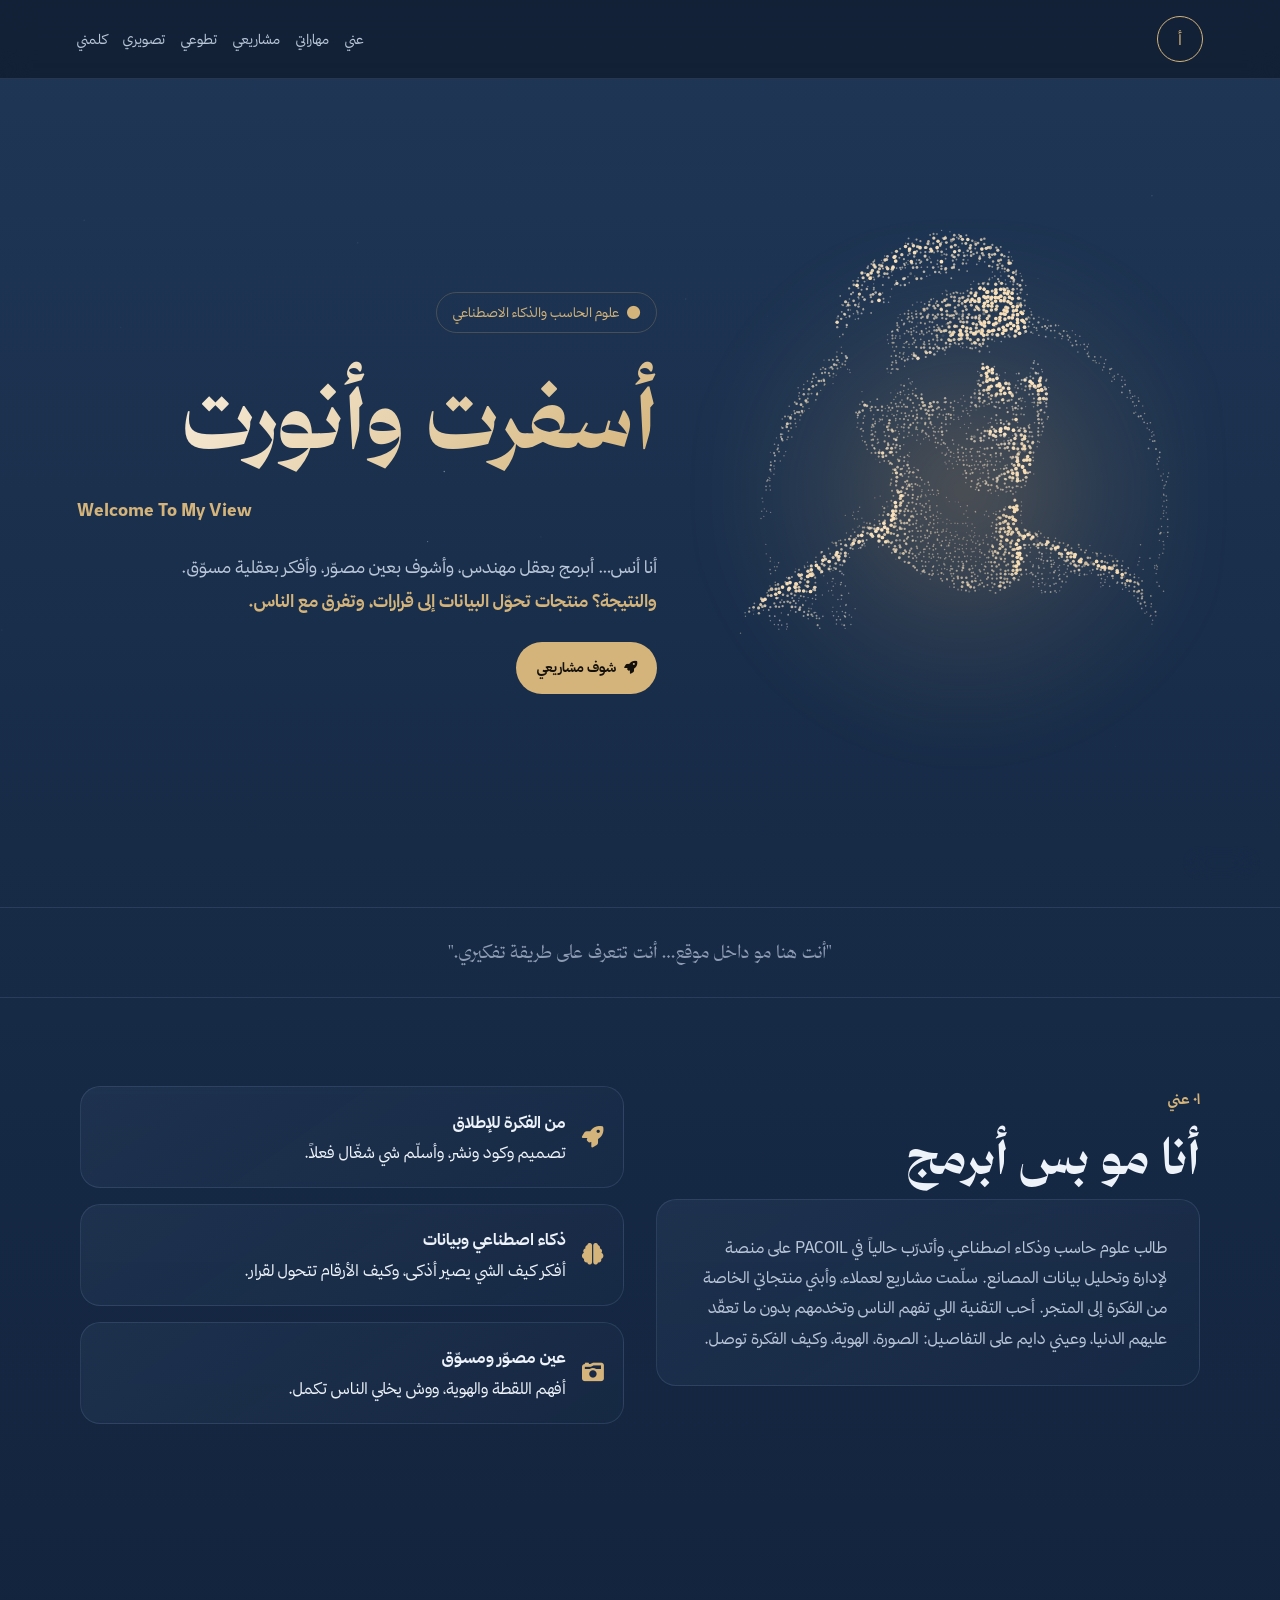
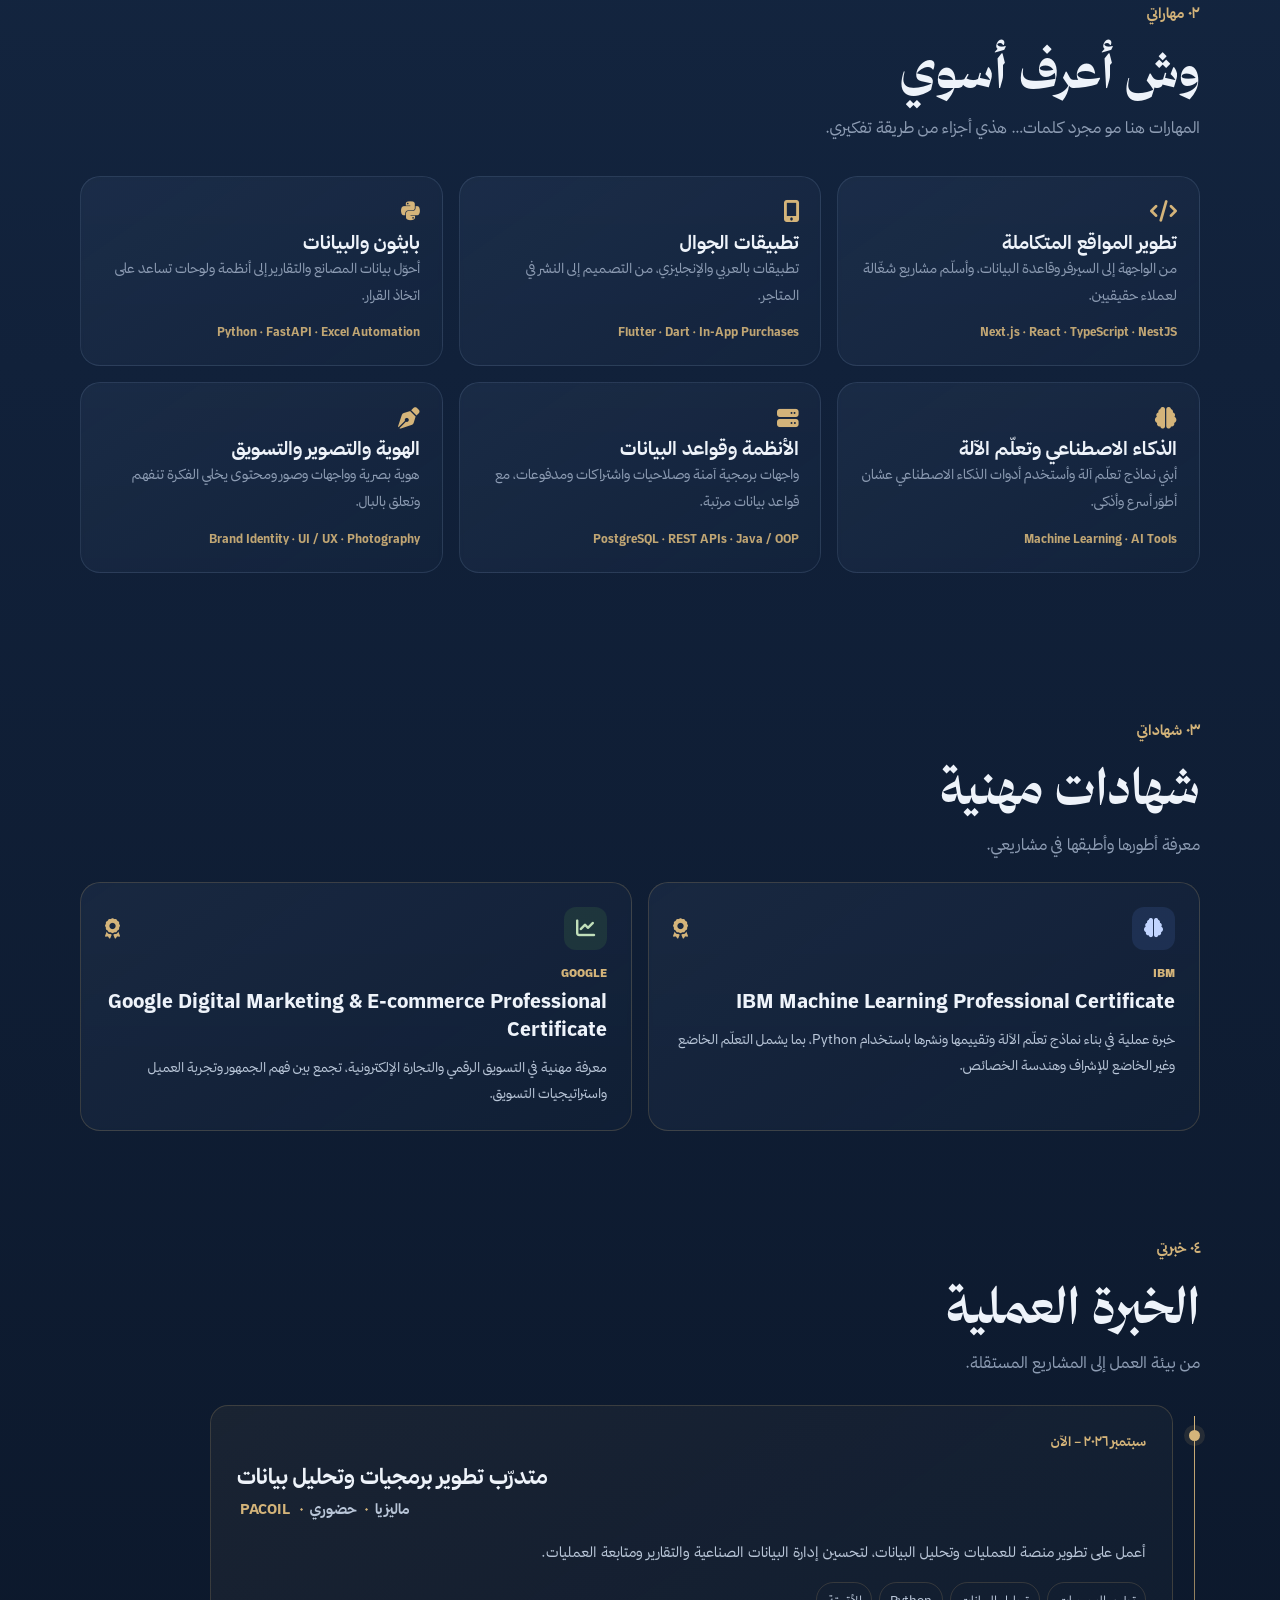
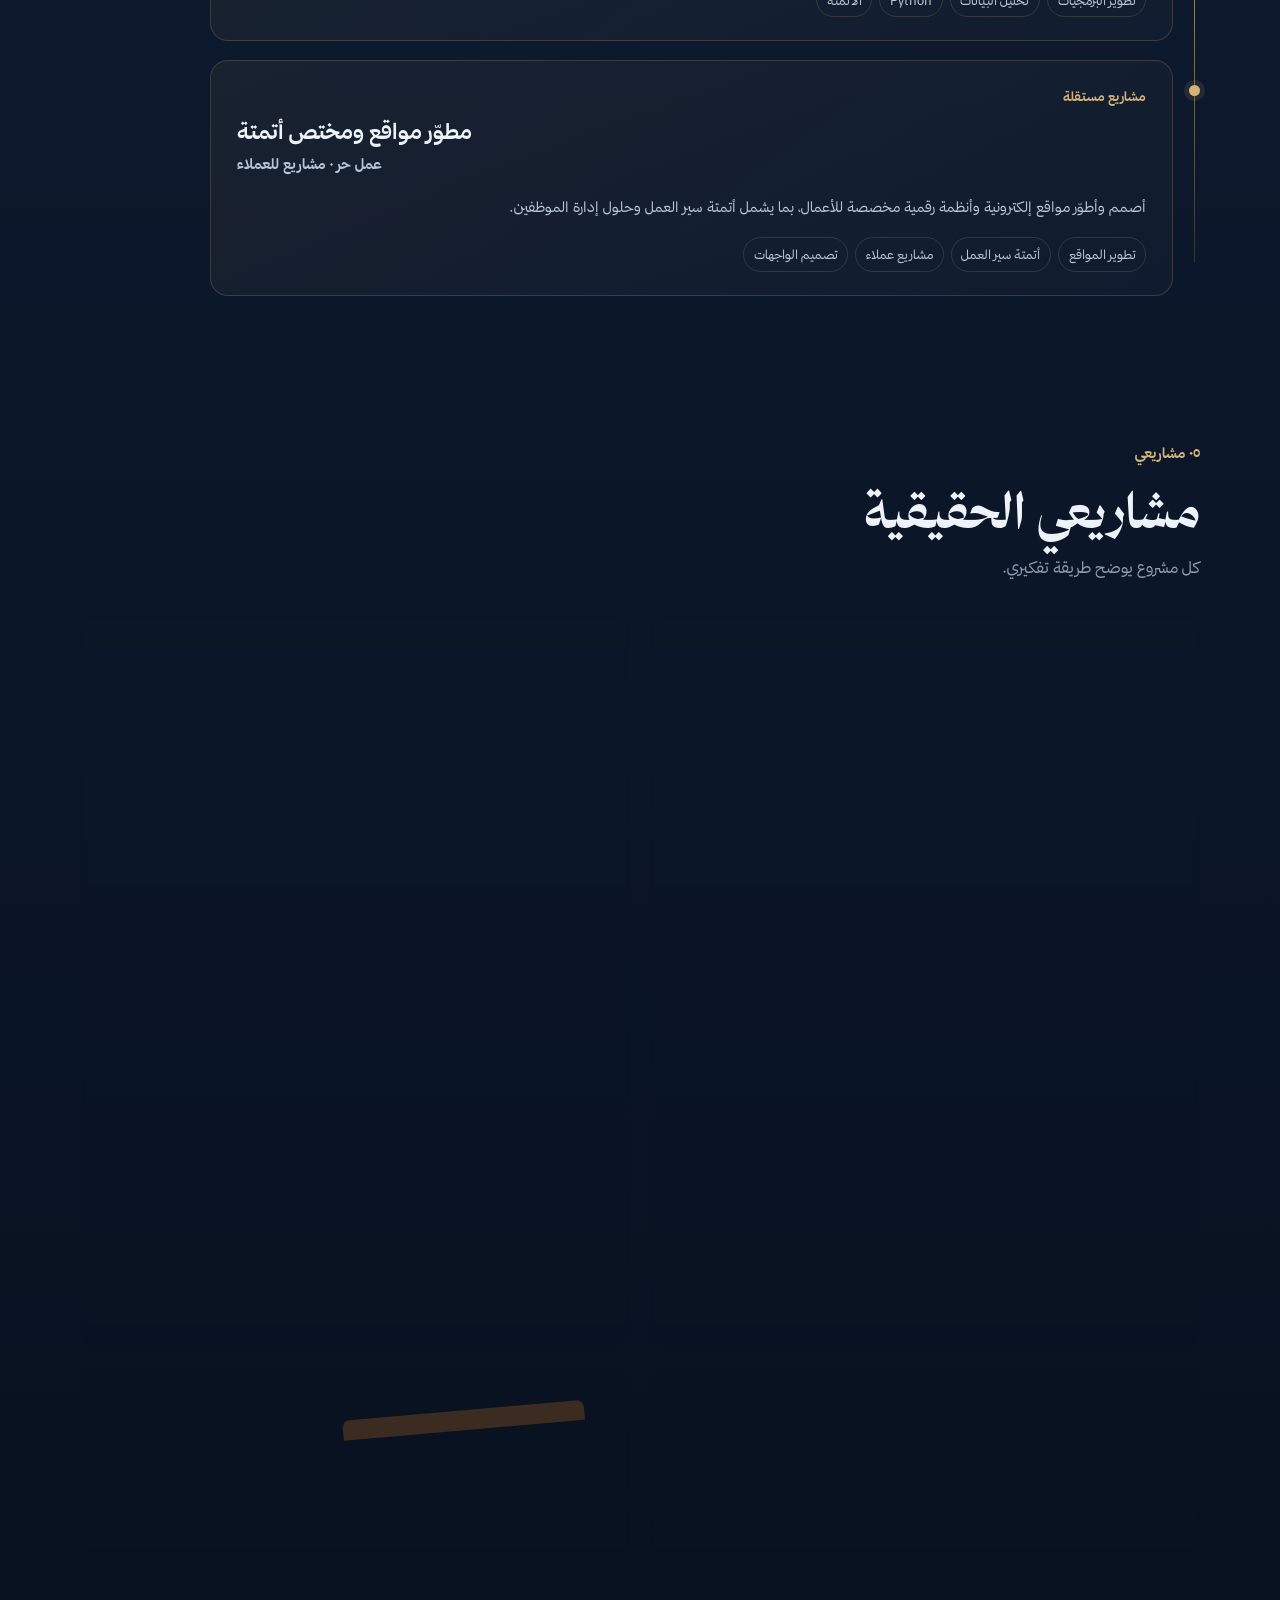
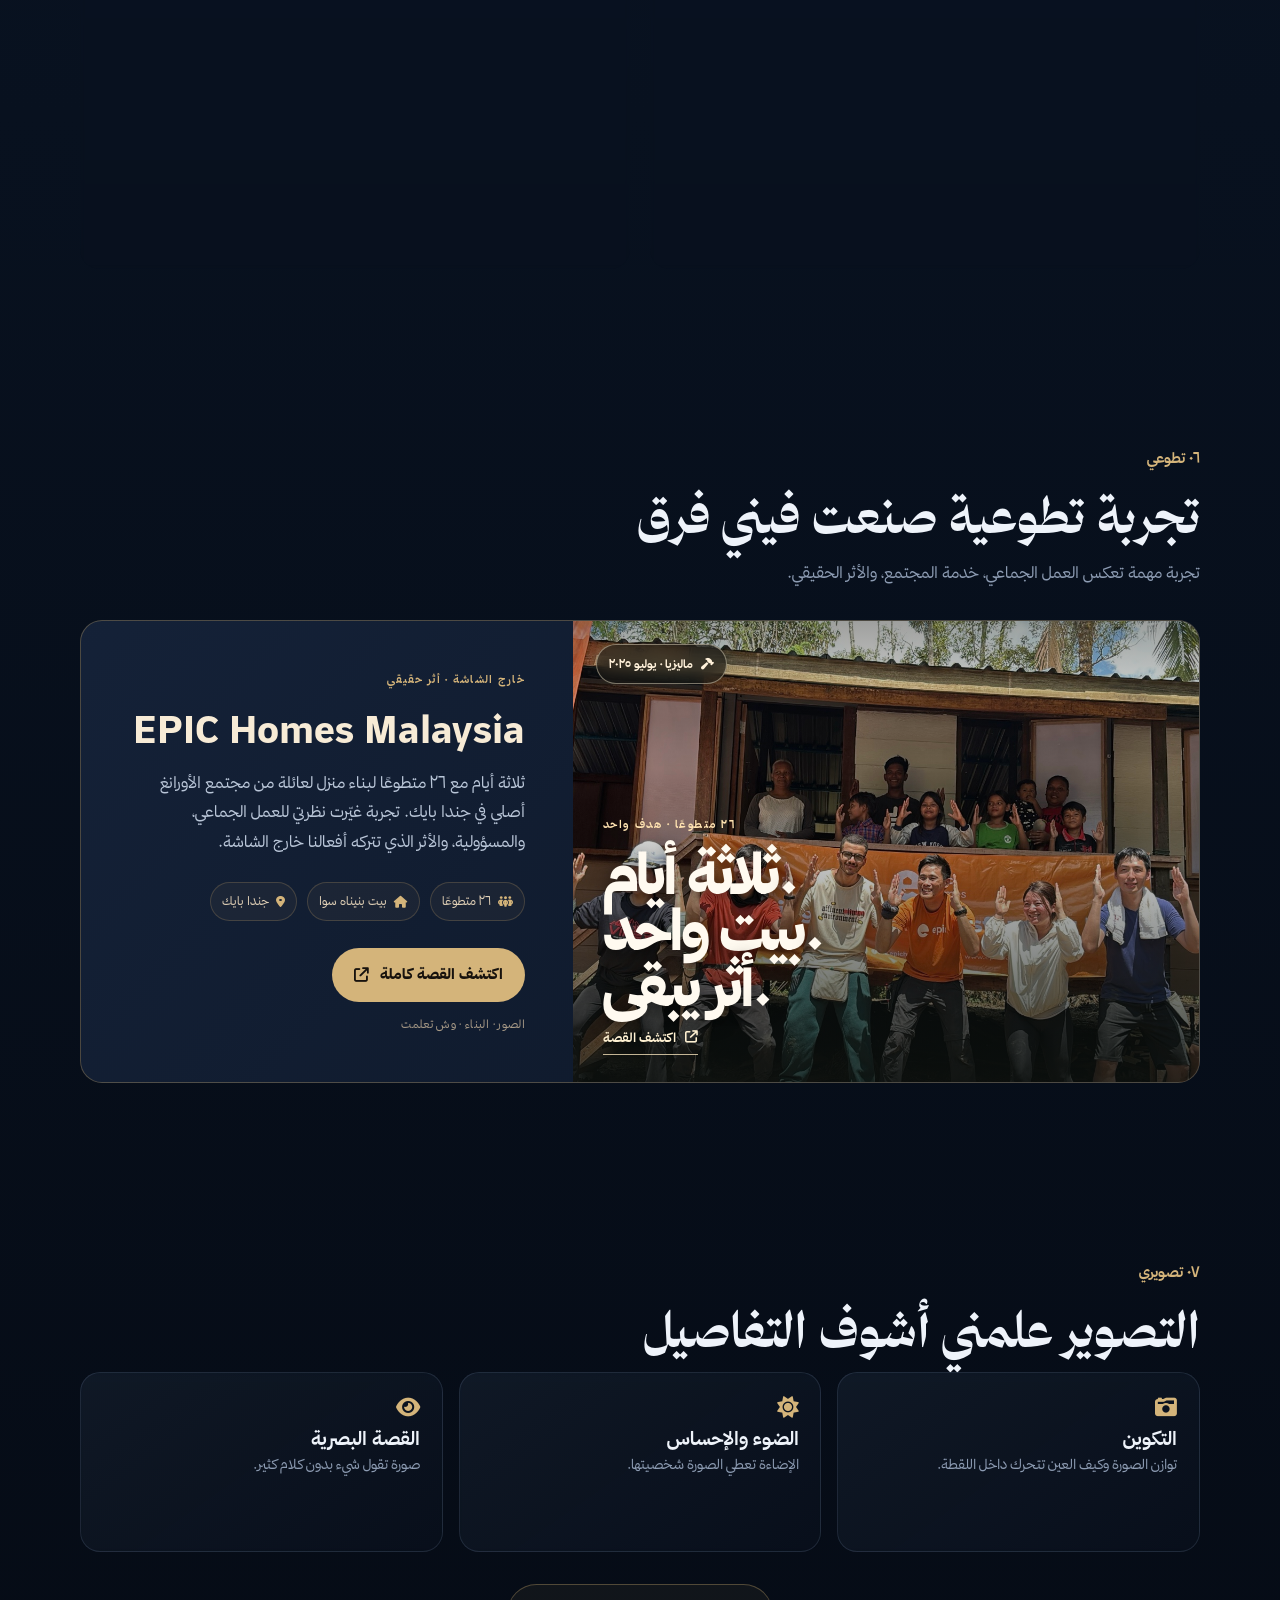
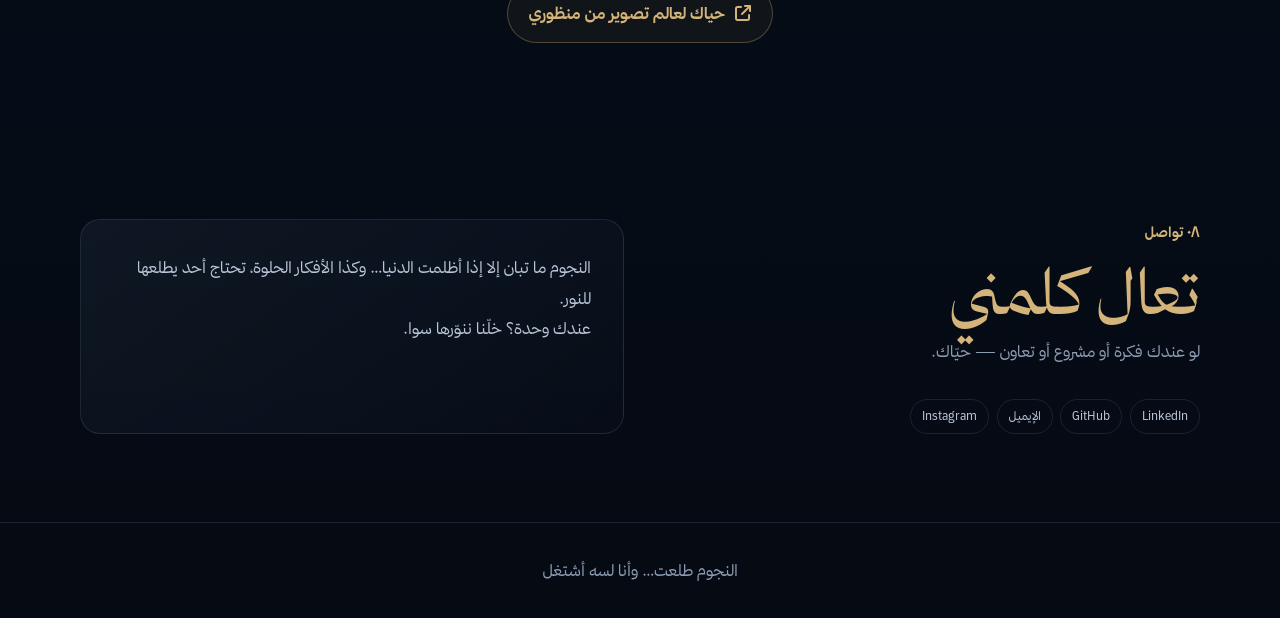
==== commit a448cf7e: "Blue hour redesign: night sky, star portrait, new hero/contact/footer copy - Blue-hour palette: page" ====
--- a/index.html
+++ b/index.html
@@ -269,12 +269,13 @@
 @media(prefers-reduced-motion:reduce){.experience-content{transition:none}.experience-content:hover{transform:none}}
 </style>
 <link rel="stylesheet" href="assets/thmanyah-arabic.css">
+<link rel="stylesheet" href="assets/blue-hour.css">
 </head>
 <body class="intro-lock">
 <div class="intro-overlay" id="introOverlay"><div class="intro-inner"><div class="badge intro-badge"><i class="fa-solid fa-circle"></i> <span data-ar="علوم الحاسب والذكاء الاصطناعي">Computer Science &amp; Artificial Intelligence</span></div><div class="intro-title">أسفرت وأنورت</div><div class="intro-sub">Welcome To My View</div><p class="intro-line" data-ar="أنا أنس — أبني أفكار يلتقي فيها الذكاء الاصطناعي والبرمجة والتصوير والتسويق.">I am Anas — building ideas where artificial intelligence, code, photography, and marketing meet.</p><button class="btn intro-button" id="enterSite"><i class="fa-solid fa-arrow-down"></i> <span data-ar="ادخل">Enter</span></button></div><button class="skip-intro" id="skipIntro" data-ar="تخطّي المقدمة">Skip intro</button></div>
 <div class="lang-switch" aria-label="Language switcher"><button class="active" data-lang-btn="ar">AR</button><button data-lang-btn="en">EN</button></div>
 <nav><div class="logo">أ</div><ul class="links"><li><a data-i18n="navAbout" href="#about">عني</a></li><li><a data-i18n="navSkills" href="#skills">مهاراتي</a></li><li><a data-i18n="navProjects" href="#projects">مشاريعي</a></li><li><a data-i18n="navVolunteering" href="#volunteering">تطوعي</a></li><li><a data-i18n="navPhotography" href="#photography">تصويري</a></li><li><a data-i18n="navContact" href="#contact">كلمني</a></li></ul></nav>
-<section class="hero"><div class="hero-grid"><div class="hero-copy"><div class="badge"><i class="fa-solid fa-circle"></i> <span data-i18n="badge">Computer Science &amp; Artificial Intelligence</span></div><h1 data-i18n="heroTitle">My Portfolio</h1><div class="hero-translation" id="heroTranslation">Welcome To My View</div><p class="lead" data-i18n-html="heroLead">أنا أنس — طالب Computer Science &amp; AI. <b style="color:var(--gold)">أبني أشياء تحوّل البيانات إلى قرارات</b> — بعين مصمّم ومصوّر وعقلية تسويق.</p><a class="btn" href="#projects"><i class="fa-solid fa-rocket"></i> <span data-i18n="heroBtn">شوف مشاريعي</span></a></div><div class="hero-art" aria-hidden="true"><img class="portrait-image" src="./assets/anas-digital-portrait.webp?v=20260716-final" alt="" aria-hidden="true" draggable="false" data-disable-visual-search="true" data-no-visual-search="true" oncontextmenu="return false"></div></div></section>
+<section class="hero"><div class="hero-grid"><div class="hero-copy"><div class="badge"><i class="fa-solid fa-circle"></i> <span data-i18n="badge">Computer Science &amp; Artificial Intelligence</span></div><h1 data-i18n="heroTitle">My Portfolio</h1><div class="hero-translation" id="heroTranslation">Welcome To My View</div><p class="lead" data-i18n-html="heroLead">أنا أنس… أبرمج بعقل مهندس، وأشوف بعين مصوّر، وأفكر بعقلية مسوّق.<br><b style="color:var(--gold)">والنتيجة؟ منتجات تحوّل البيانات إلى قرارات، وتفرق مع الناس.</b></p><a class="btn" href="#projects"><i class="fa-solid fa-rocket"></i> <span data-i18n="heroBtn">شوف مشاريعي</span></a></div><div class="hero-art" aria-hidden="true"><img class="portrait-image" src="./assets/anas-digital-portrait.webp?v=20260716-final" alt="" aria-hidden="true" draggable="false" data-disable-visual-search="true" data-no-visual-search="true" oncontextmenu="return false"></div></div></section>
 <div class="quote" data-i18n="quote">"أنت هنا مو داخل موقع… أنت تتعرف على طريقة تفكيري."</div>
 <section id="about"><div class="wrap grid2"><div><div class="label" data-i18n="aboutLabel">٠١ عني</div><h2 class="title" data-i18n="aboutTitle">أنا مو بس أبرمج</h2><div class="card text-card" data-i18n="aboutText">طالب علوم حاسب وذكاء اصطناعي، وأتدرّب حالياً في PACOIL على منصة لإدارة وتحليل بيانات المصانع. سلّمت مشاريع لعملاء، وأبني منتجاتي الخاصة من الفكرة إلى المتجر. أحب التقنية اللي تفهم الناس وتخدمهم بدون ما تعقّد عليهم الدنيا، وعيني دايم على التفاصيل: الصورة، الهوية، وكيف الفكرة توصل.</div></div><div class="mini-list"><div class="card mini"><i class="ico fa-solid fa-rocket"></i><div><b data-i18n="miniBuildTitle"></b><p data-i18n="miniBuild"></p></div></div><div class="card mini"><i class="ico fa-solid fa-brain"></i><div><b data-i18n="miniAiTitle"></b><p data-i18n="miniAi"></p></div></div><div class="card mini"><i class="ico fa-solid fa-camera-retro"></i><div><b data-i18n="miniEyeTitle"></b><p data-i18n="miniEye"></p></div></div></div></div></section>
 <section id="skills"><div class="wrap"><div class="label" data-i18n="skillsLabel">٠٢ مهاراتي</div><h2 class="title" data-i18n="skillsTitle">وش أعرف أسوي</h2><p class="sub" data-i18n="skillsSub">المهارات هنا مو مجرد كلمات… هذي أجزاء من طريقة تفكيري.</p><div class="skills"><div class="card skill"><i class="fa-solid fa-code"></i><h3 data-ar="تطوير المواقع المتكاملة">Full-Stack Web</h3><p data-i18n="skillWeb"></p><p class="skill-tools"><bdi>Next.js · React · TypeScript · NestJS</bdi></p></div><div class="card skill"><i class="fa-solid fa-mobile-screen-button"></i><h3 data-ar="تطبيقات الجوال">Mobile Apps</h3><p data-i18n="skillMobile"></p><p class="skill-tools"><bdi>Flutter · Dart · In-App Purchases</bdi></p></div><div class="card skill"><i class="fa-brands fa-python"></i><h3 data-ar="بايثون والبيانات">Python &amp; Data</h3><p data-i18n="skillData"></p><p class="skill-tools"><bdi>Python · FastAPI · Excel Automation</bdi></p></div><div class="card skill"><i class="fa-solid fa-brain"></i><h3 data-ar="الذكاء الاصطناعي وتعلّم الآلة">AI &amp; Machine Learning</h3><p data-i18n="skillAi"></p><p class="skill-tools"><bdi>Machine Learning · AI Tools</bdi></p></div><div class="card skill"><i class="fa-solid fa-server"></i><h3 data-ar="الأنظمة وقواعد البيانات">Backend &amp; Databases</h3><p data-i18n="skillBackend"></p><p class="skill-tools"><bdi>PostgreSQL · REST APIs · Java / OOP</bdi></p></div><div class="card skill"><i class="fa-solid fa-pen-nib"></i><h3 data-ar="الهوية والتصوير والتسويق">Design, Photography &amp; Marketing</h3><p data-i18n="skillCreative"></p><p class="skill-tools"><bdi>Brand Identity · UI / UX · Photography</bdi></p></div></div></div></section>
@@ -341,15 +342,17 @@
 <article class="card project" hidden aria-hidden="true" data-project-status="paused"><div class="mock"><div><i class="fa-solid fa-store fa-2x"></i><br>Taibeeeen</div></div><div class="project-body"><h3>Taibeeeen</h3><p data-i18n="taibeeenDesc">مشروع طلابي ومجتمعي فيه تسويق، بناء هوية، صناعة محتوى، وفهم الجمهور.</p><div class="tags"><span>Marketing</span><span>Branding</span><span>Community</span></div><div class="project-actions"><a href="taibeeeen.html"><i class="fa-solid fa-arrow-up-right-from-square"></i> <span data-i18n="viewExperience">عرض التجربة</span></a></div></div></article><article class="card project portfolio-project" aria-label="Anas Portfolio — visual case study"><div class="portfolio-poster" role="img" aria-label="Illustrative preview of Anas Portfolio on desktop and phone"><div class="portfolio-poster-copy"><span class="portfolio-kicker">DESIGN · STORYTELLING · INTERACTION</span><strong>Beyond<br><em>the code.</em></strong><span class="portfolio-poster-note">ANAS / DIGITAL PORTFOLIO</span></div><div class="portfolio-devices" aria-hidden="true"><div class="portfolio-desktop"><div class="portfolio-toolbar">● ● ● <span>anas portfolio</span></div><div class="portfolio-preview"><small>HELLO, I'M ANAS</small><strong>أسفرت<br>وأنورت.</strong><i class="fa-solid fa-user-astronaut"></i></div></div><div class="portfolio-mobile"><div class="portfolio-notch"></div><small>ANAS / PORTFOLIO</small><strong>CREATIVE<br>BY NATURE.</strong><i class="fa-solid fa-sparkles"></i></div></div></div><div class="project-body"><h3 data-ar="موقعي الشخصي">My Portfolio</h3><p data-i18n="portfolioDesc">مساحتي الرقمية الخاصة: تجربة تجمع الذكاء الاصطناعي والتصميم والتصوير والتسويق بهوية بصرية مميزة وتفاصيل تفاعلية وقصص وراء كل مشروع.</p><div class="tags"><span data-ar="هوية شخصية">Personal Brand</span><span data-ar="تصميم الواجهات">UX / UI</span><span data-ar="تصوير">Photography</span><span data-ar="تطوير إبداعي">Creative Development</span></div></div></article></div></div></section>
 <section id="volunteering"><div class="wrap"><div class="label" data-i18n="volLabel">٠٦ تطوعي</div><h2 class="title" data-i18n="volTitle">تجربة تطوعية صنعت فيني فرق</h2><p class="sub" data-i18n="volSub">تجربة مهمة تعكس العمل الجماعي، خدمة المجتمع، والأثر الحقيقي.</p><div class="epic-feature"><article class="card epic-card"><a class="epic-visual" href="./epic-homes.html" aria-label="Discover the full story of my EPIC Homes Malaysia volunteer experience"><img src="hero-group.jpg" alt="Volunteer team at the EPIC Homes Malaysia house-building project" loading="lazy"><span class="epic-image-shade"></span><span class="epic-image-badge"><i class="fa-solid fa-hammer"></i> <span data-ar="ماليزيا · يوليو ٢٠٢٥">MALAYSIA · JULY 2025</span></span><span class="epic-image-copy"><small data-ar="٢٦ متطوعًا · هدف واحد">26 VOLUNTEERS · ONE SHARED PURPOSE</small><strong data-ar="ثلاثة أيام.<br>بيت واحد.<br>أثر يبقى.">Three days.<br>One home.<br>A lasting impact.</strong><span class="epic-image-cta"><span data-ar="اكتشف القصة">Explore the story</span> <i class="fa-solid fa-arrow-up-right-from-square"></i></span></span></a><div class="epic-details"><span class="epic-details-eyebrow" data-ar="خارج الشاشة · أثر حقيقي">BEYOND THE SCREEN · REAL-WORLD IMPACT</span><h3>EPIC Homes Malaysia</h3><p data-i18n="epicDesc">ثلاثة أيام مع 26 متطوعاً لبناء منزل لعائلة من مجتمع الأورانغ أصلي في جندا بايك. تجربة غيّرت نظرتي للعمل الجماعي، والمسؤولية، والأثر الذي تتركه أفعالنا خارج الشاشة.</p><div class="epic-moments"><span data-ar='<i class="fa-solid fa-people-group"></i> ٢٦ متطوعًا'><i class="fa-solid fa-people-group"></i> 26 volunteers</span><span data-ar='<i class="fa-solid fa-house"></i> بيت بنيناه سوا'><i class="fa-solid fa-house"></i> A home built together</span><span data-ar='<i class="fa-solid fa-location-dot"></i> جندا بايك'><i class="fa-solid fa-location-dot"></i> Janda Baik</span></div><div class="epic-action"><a href="./epic-homes.html" class="epic-story-link"><span data-i18n="epicCta">اكتشف القصة كاملة</span><i class="fa-solid fa-arrow-up-right-from-square"></i></a><span data-ar="الصور · البناء · وش تعلمت">Photos · The build · What I learned</span></div></div></article></div></div></section>
 <section id="photography"><div class="wrap"><div class="label" data-i18n="photoLabel">٠٧ تصويري</div><h2 class="title" data-i18n="photoTitle">التصوير علمني أشوف التفاصيل</h2><div class="gallery"><div class="card photo-card"><i class="fa-solid fa-camera-retro"></i><h3 data-ar="التكوين">Composition</h3><p data-i18n="compositionDesc">توازن الصورة وكيف العين تتحرك داخل اللقطة.</p></div><div class="card photo-card"><i class="fa-solid fa-sun"></i><h3 data-ar="الضوء والإحساس">Light &amp; Mood</h3><p data-i18n="lightDesc">الإضاءة تعطي الصورة شخصيتها.</p></div><div class="card photo-card"><i class="fa-solid fa-eye"></i><h3 data-ar="القصة البصرية">Visual Storytelling</h3><p data-i18n="storyDesc">صورة تقول شيء بدون كلام كثير.</p></div></div><div class="photography-cta"><a class="photo-btn" href="photography.html"><i class="fa-solid fa-arrow-up-right-from-square"></i> <span data-i18n="photoBtn">حياك لعالم تصوير من منظوري</span></a></div></div></section>
-<section id="contact"><div class="wrap contact"><div><div class="label" data-i18n="contactLabel">٠٨ تواصل</div><div class="big" data-i18n="contactTitle">تعال كلمني</div><p class="sub" data-i18n="contactSub">لو عندك فكرة أو مشروع أو تعاون — حيّاك.</p><div class="pills"><a class="pill" href="https://www.linkedin.com/in/anas-mugeb-859951308/" target="_blank" rel="noopener">LinkedIn</a><a class="pill" href="https://github.com/Anoosy99" target="_blank">GitHub</a><a class="pill" href="mailto:anasmuj2005@gmail.com" data-ar="الإيميل">Email</a><a class="pill" href="https://instagram.com/vcsanss" target="_blank">Instagram</a></div></div><div class="card text-card" data-i18n="contactCard">أحب المشاريع اللي تجمع التقنية مع هوية واضحة وتجربة تخدم الناس.</div></div></section>
-<footer data-i18n="footer">صُنع بذوق، فضول، وكثير من القهوة ☕</footer>
+<section id="contact"><div class="wrap contact"><div><div class="label" data-i18n="contactLabel">٠٨ تواصل</div><div class="big" data-i18n="contactTitle">تعال كلمني</div><p class="sub" data-i18n="contactSub">لو عندك فكرة أو مشروع أو تعاون — حيّاك.</p><div class="pills"><a class="pill" href="https://www.linkedin.com/in/anas-mugeb-859951308/" target="_blank" rel="noopener">LinkedIn</a><a class="pill" href="https://github.com/Anoosy99" target="_blank">GitHub</a><a class="pill" href="mailto:anasmuj2005@gmail.com" data-ar="الإيميل">Email</a><a class="pill" href="https://instagram.com/vcsanss" target="_blank">Instagram</a></div></div><div class="card text-card" data-i18n-html="contactCard">النجوم ما تبان إلا إذا أظلمت الدنيا… وكذا الأفكار الحلوة، تحتاج أحد يطلعها للنور.<br>عندك وحدة؟ خلّنا ننوّرها سوا.</div></div></section>
+<footer data-i18n="footer">النجوم طلعت… وأنا لسه أشتغل</footer>
 <div class="modal" id="projectModal" onclick="if(event.target===this)closeModal()"><div class="card modal-card"><button class="modal-close" onclick="closeModal()"><i class="fa-solid fa-xmark"></i></button><div class="modal-icon" id="modalIcon"></div><h3 id="modalTitle"></h3><p id="modalText"></p></div></div>
 <script>
 const translations=['Welcome To My View','You lit up the place','Berseri dan bercahaya','蓬荜生辉','Du bringst Licht herein','Iluminaste el lugar'];let currentTranslation=0;const heroTranslation=document.getElementById('heroTranslation');setInterval(()=>{heroTranslation.classList.add('hide');setTimeout(()=>{currentTranslation=(currentTranslation+1)%translations.length;heroTranslation.textContent=translations[currentTranslation];heroTranslation.classList.remove('hide')},450)},3000);
-const i18n={ar:{navAbout:'عني',navSkills:'مهاراتي',navProjects:'مشاريعي',navVolunteering:'تطوعي',navPhotography:'تصويري',navContact:'كلمني',badge:'علوم الحاسب والذكاء الاصطناعي',heroTitle:'أسفرت وأنورت',heroLead:'أنا أنس — طالب علوم حاسب وذكاء اصطناعي. <b style="color:var(--gold)">أبني أشياء تحوّل البيانات إلى قرارات</b> — بعين مصمّم ومصوّر وعقلية تسويق.',heroBtn:'شوف مشاريعي',quote:'"أنت هنا مو داخل موقع… أنت تتعرف على طريقة تفكيري."',aboutLabel:'٠١ عني',aboutTitle:'أنا مو بس أبرمج',aboutText:'طالب علوم حاسب وذكاء اصطناعي، وأتدرّب حالياً في PACOIL على منصة لإدارة وتحليل بيانات المصانع. سلّمت مشاريع لعملاء، وأبني منتجاتي الخاصة من الفكرة إلى المتجر. أحب التقنية اللي تفهم الناس وتخدمهم بدون ما تعقّد عليهم الدنيا، وعيني دايم على التفاصيل: الصورة، الهوية، وكيف الفكرة توصل.',miniBuildTitle:'من الفكرة للإطلاق',miniBuild:'تصميم وكود ونشر، وأسلّم شي شغّال فعلاً.',miniAiTitle:'ذكاء اصطناعي وبيانات',miniAi:'أفكر كيف الشي يصير أذكى، وكيف الأرقام تتحول لقرار.',miniEyeTitle:'عين مصوّر ومسوّق',miniEye:'أفهم اللقطة والهوية، ووش يخلي الناس تكمل.',skillsLabel:'٠٢ مهاراتي',skillsTitle:'وش أعرف أسوي',skillsSub:'المهارات هنا مو مجرد كلمات… هذي أجزاء من طريقة تفكيري.',certLabel:'٠٣ شهاداتي',expLabel:'٠٤ خبرتي',expTitle:'الخبرة العملية',expSub:'من بيئة العمل إلى المشاريع المستقلة.',expPacoilDate:'سبتمبر ٢٠٢٦ – الآن',expPacoilDesc:'أعمل على تطوير منصة للعمليات وتحليل البيانات، لتحسين إدارة البيانات الصناعية والتقارير ومتابعة العمليات.',expFreelanceDate:'مشاريع مستقلة',expFreelanceCompany:'عمل حر · مشاريع للعملاء',expFreelanceDesc:'أصمم وأطوّر مواقع إلكترونية وأنظمة رقمية مخصصة للأعمال، بما يشمل أتمتة سير العمل وحلول إدارة الموظفين.',certTitle:'شهادات مهنية',certSub:'معرفة أطورها وأطبقها في مشاريعي.',certIbmDesc:'خبرة عملية في بناء نماذج تعلّم الآلة وتقييمها ونشرها باستخدام Python، بما يشمل التعلّم الخاضع وغير الخاضع للإشراف وهندسة الخصائص.',certGoogleDesc:'معرفة مهنية في التسويق الرقمي والتجارة الإلكترونية، تجمع بين فهم الجمهور وتجربة العميل واستراتيجيات التسويق.',skillWeb:'من الواجهة إلى السيرفر وقاعدة البيانات، وأسلّم مشاريع شغّالة لعملاء حقيقيين.',skillMobile:'تطبيقات بالعربي والإنجليزي، من التصميم إلى النشر في المتاجر.',skillData:'أحوّل بيانات المصانع والتقارير إلى أنظمة ولوحات تساعد على اتخاذ القرار.',skillAi:'أبني نماذج تعلّم آلة وأستخدم أدوات الذكاء الاصطناعي عشان أطوّر أسرع وأذكى.',skillBackend:'واجهات برمجية آمنة وصلاحيات واشتراكات ومدفوعات، مع قواعد بيانات مرتبة.',skillCreative:'هوية بصرية وواجهات وصور ومحتوى يخلي الفكرة تنفهم وتعلق بالبال.',projectsLabel:'٠٥ مشاريعي',projectsTitle:'مشاريعي الحقيقية',projectsSub:'كل مشروع يوضح طريقة تفكيري.',effectiveDesc:'أول مشروع لعميل: صمّمت وطوّرت منصة ويب لإدارة موظفي منشأة في السعودية، تجمع الحسابات والصلاحيات والمهام اليومية والمتكررة وكشوف الرواتب المعروضة والإشعارات داخل الموقع، بواجهتين عربية وإنجليزية. المعاينة توضيحية ببيانات غير حقيقية حفاظاً على خصوصية العميل.',amovaDesc:'مشروعي المستقل قيد التطوير: منصة اكتشاف وانتقال إلى ماليزيا تجمع الدراسة والسياحة والسكن والحياة اليومية، مع مطابقة الجامعات ومساعد ذكي يركّز على المعلومات الموثوقة ومصادرها.',alaaltawlaDesc:'لعبة اجتماعية سعودية للجمعات، بنيتها من الفكرة والهوية إلى تجربة التطبيق والتسويق. تعتمد على الصراحة والتحدّي ومحتوى باللهجة السعودية، مع فكرة أن تكبر اللعبة مع اقتراحات اللاعبين ومشاركاتهم.',tallaDesc:'مو مجرد قهوة، ولا مجرد فكرة. مشروع أشتغل عليه من شهور، يجمع التقنية والهوية والإبداع في تجربة مختلفة… والباقي خله مفاجأة.',taibeeenDesc:'مشروع طلابي ومجتمعي فيه تسويق، بناء هوية، صناعة محتوى، وفهم الجمهور.',portfolioDesc:'مساحتي الرقمية الخاصة: تجربة تجمع الذكاء الاصطناعي والتصميم والتصوير والتسويق بهوية بصرية مميزة وتفاصيل تفاعلية وقصص وراء كل مشروع.',viewProject:'لمحة عن المشروع',viewExperience:'عرض التجربة',volLabel:'٠٦ تطوعي',volTitle:'تجربة تطوعية صنعت فيني فرق',volSub:'تجربة مهمة تعكس العمل الجماعي، خدمة المجتمع، والأثر الحقيقي.',epicDesc:'ثلاثة أيام مع ٢٦ متطوعًا لبناء منزل لعائلة من مجتمع الأورانغ أصلي في جندا بايك. تجربة غيّرت نظرتي للعمل الجماعي، والمسؤولية، والأثر الذي تتركه أفعالنا خارج الشاشة.',epicCta:'اكتشف القصة كاملة',photoLabel:'٠٧ تصويري',photoTitle:'التصوير علمني أشوف التفاصيل',compositionDesc:'توازن الصورة وكيف العين تتحرك داخل اللقطة.',lightDesc:'الإضاءة تعطي الصورة شخصيتها.',storyDesc:'صورة تقول شيء بدون كلام كثير.',photoBtn:'حياك لعالم تصوير من منظوري',contactLabel:'٠٨ تواصل',contactTitle:'تعال كلمني',contactSub:'لو عندك فكرة أو مشروع أو تعاون — حيّاك.',contactCard:'أحب المشاريع اللي تجمع التقنية مع هوية واضحة وتجربة تخدم الناس.',footer:'صُنع بذوق، فضول، وكثير من القهوة ☕'},en:{navAbout:'About',navSkills:'Skills',navProjects:'Projects',navVolunteering:'Volunteering',navPhotography:'Photography',navContact:'Contact',badge:'Computer Science & Artificial Intelligence',heroTitle:'My Portfolio',heroLead:'I’m Anas — a Computer Science &amp; AI student. <b style="color:var(--gold)">I build things that turn data into decisions</b> — with an eye for design, photography, and marketing.',heroBtn:'View Projects',quote:'"This is not just a website — it is a look into how I think."',aboutLabel:'01 ABOUT',aboutTitle:'I’m not just coding.',aboutText:'I’m a Computer Science & AI student, currently interning at PACOIL, building a platform to manage and analyse industrial data. I’ve delivered projects for clients and I build my own products, from the first idea to the App Store. I like technology that understands people and helps them without making life complicated, and I always notice the details: the photo, the identity, and how an idea lands.',miniBuildTitle:'Idea to Launch',miniBuild:'Design, code and release. I ship things that actually work.',miniAiTitle:'AI & Data',miniAi:'I think about how things get smarter and how numbers become decisions.',miniEyeTitle:'A Photographer’s & Marketer’s Eye',miniEye:'I understand the frame, the identity, and what keeps people interested.',skillsLabel:'02 SKILLS',skillsTitle:'What I Work With',skillsSub:'These skills are not just words. They are parts of how I think.',certLabel:'03 CERTIFICATIONS',expLabel:'04 EXPERIENCE',expTitle:'Professional Experience',expSub:'From industry experience to independent client work.',expPacoilDate:'SEP 2026 – PRESENT',expPacoilDesc:'Developing an operations and analytics platform to improve industrial data management, reporting and operational visibility.',expFreelanceDate:'INDEPENDENT PROJECTS',expFreelanceCompany:'Freelance · Client projects',expFreelanceDesc:'Designing and developing websites and custom digital systems for businesses, including workflow automation and employee-management solutions.',certTitle:'Professional Certificates',certSub:'Learning I bring into the work I create.',certIbmDesc:'Hands-on experience building, evaluating and deploying machine learning models with Python, including supervised and unsupervised learning and feature engineering.',certGoogleDesc:'Professional learning in digital marketing and e-commerce, from understanding audiences to customer experience and marketing strategy.',skillWeb:'Front end to server to database, shipped and running for real clients.',skillMobile:'Bilingual Arabic and English apps, from design to App Store release.',skillData:'Turning industrial data and reports into systems and dashboards that support decisions.',skillAi:'Building machine learning models and using AI tools to build faster and smarter.',skillBackend:'Secure APIs, roles, subscriptions and payments on well-structured databases.',skillCreative:'Visual identity, interfaces, photos and content that make an idea land and stick.',projectsLabel:'05 PROJECTS',projectsTitle:'Real Projects',projectsSub:'Each project shows a part of how I think.',effectiveDesc:'My first client project: I designed and developed a bilingual staff-management web platform for a business in Saudi Arabia, featuring role-based accounts, daily and recurring tasks, view-only salary statements, and in-site notifications. The preview uses fictional data to protect client privacy.',amovaDesc:'My independent product in development: an AI-powered Malaysia discovery and relocation platform spanning study, travel, housing and everyday life, with university matching and source-aware guidance.',tallaDesc:'More than coffee, more than an idea. A concept taking shape over months, blending technology, identity and creativity. The rest is still a surprise.',taibeeenDesc:'A student and community project involving marketing, identity building, content creation, and audience understanding.',portfolioDesc:'My personal digital space, connecting AI, design, photography and marketing through a distinctive visual identity, thoughtful interactions and the stories behind every project.',viewProject:'View Project',viewExperience:'View Experience',volLabel:'06 VOLUNTEERING',volTitle:'A Volunteering Experience That Shaped Me',volSub:'A meaningful experience reflecting teamwork, community service, and real impact.',epicDesc:'Three days alongside 26 volunteers building a home for an Orang Asli family in Janda Baik. A hands-on experience that changed how I see teamwork, responsibility and impact beyond the screen.',epicCta:'Explore the full story',photoLabel:'07 PHOTOGRAPHY',photoTitle:'Photography Taught Me To Notice Details',compositionDesc:'Balance inside the frame and how the eye moves through it.',lightDesc:'Light gives a photo its personality.',storyDesc:'An image that says something without needing too many words.',photoBtn:'Welcome To My View',contactLabel:'08 CONTACT',contactTitle:'Let’s Connect',contactSub:'If you have an idea, project, or collaboration — you are welcome.',contactCard:'I like projects that combine technology with a clear identity and an experience that helps people.',footer:'Made with taste, curiosity, and a lot of coffee ☕'}};
+const i18n={ar:{navAbout:'عني',navSkills:'مهاراتي',navProjects:'مشاريعي',navVolunteering:'تطوعي',navPhotography:'تصويري',navContact:'كلمني',badge:'علوم الحاسب والذكاء الاصطناعي',heroTitle:'أسفرت وأنورت',heroLead:'أنا أنس… أبرمج بعقل مهندس، وأشوف بعين مصوّر، وأفكر بعقلية مسوّق.<br><b style="color:var(--gold)">والنتيجة؟ منتجات تحوّل البيانات إلى قرارات، وتفرق مع الناس.</b>',heroBtn:'شوف مشاريعي',quote:'"أنت هنا مو داخل موقع… أنت تتعرف على طريقة تفكيري."',aboutLabel:'٠١ عني',aboutTitle:'أنا مو بس أبرمج',aboutText:'طالب علوم حاسب وذكاء اصطناعي، وأتدرّب حالياً في PACOIL على منصة لإدارة وتحليل بيانات المصانع. سلّمت مشاريع لعملاء، وأبني منتجاتي الخاصة من الفكرة إلى المتجر. أحب التقنية اللي تفهم الناس وتخدمهم بدون ما تعقّد عليهم الدنيا، وعيني دايم على التفاصيل: الصورة، الهوية، وكيف الفكرة توصل.',miniBuildTitle:'من الفكرة للإطلاق',miniBuild:'تصميم وكود ونشر، وأسلّم شي شغّال فعلاً.',miniAiTitle:'ذكاء اصطناعي وبيانات',miniAi:'أفكر كيف الشي يصير أذكى، وكيف الأرقام تتحول لقرار.',miniEyeTitle:'عين مصوّر ومسوّق',miniEye:'أفهم اللقطة والهوية، ووش يخلي الناس تكمل.',skillsLabel:'٠٢ مهاراتي',skillsTitle:'وش أعرف أسوي',skillsSub:'المهارات هنا مو مجرد كلمات… هذي أجزاء من طريقة تفكيري.',certLabel:'٠٣ شهاداتي',expLabel:'٠٤ خبرتي',expTitle:'الخبرة العملية',expSub:'من بيئة العمل إلى المشاريع المستقلة.',expPacoilDate:'سبتمبر ٢٠٢٦ – الآن',expPacoilDesc:'أعمل على تطوير منصة للعمليات وتحليل البيانات، لتحسين إدارة البيانات الصناعية والتقارير ومتابعة العمليات.',expFreelanceDate:'مشاريع مستقلة',expFreelanceCompany:'عمل حر · مشاريع للعملاء',expFreelanceDesc:'أصمم وأطوّر مواقع إلكترونية وأنظمة رقمية مخصصة للأعمال، بما يشمل أتمتة سير العمل وحلول إدارة الموظفين.',certTitle:'شهادات مهنية',certSub:'معرفة أطورها وأطبقها في مشاريعي.',certIbmDesc:'خبرة عملية في بناء نماذج تعلّم الآلة وتقييمها ونشرها باستخدام Python، بما يشمل التعلّم الخاضع وغير الخاضع للإشراف وهندسة الخصائص.',certGoogleDesc:'معرفة مهنية في التسويق الرقمي والتجارة الإلكترونية، تجمع بين فهم الجمهور وتجربة العميل واستراتيجيات التسويق.',skillWeb:'من الواجهة إلى السيرفر وقاعدة البيانات، وأسلّم مشاريع شغّالة لعملاء حقيقيين.',skillMobile:'تطبيقات بالعربي والإنجليزي، من التصميم إلى النشر في المتاجر.',skillData:'أحوّل بيانات المصانع والتقارير إلى أنظمة ولوحات تساعد على اتخاذ القرار.',skillAi:'أبني نماذج تعلّم آلة وأستخدم أدوات الذكاء الاصطناعي عشان أطوّر أسرع وأذكى.',skillBackend:'واجهات برمجية آمنة وصلاحيات واشتراكات ومدفوعات، مع قواعد بيانات مرتبة.',skillCreative:'هوية بصرية وواجهات وصور ومحتوى يخلي الفكرة تنفهم وتعلق بالبال.',projectsLabel:'٠٥ مشاريعي',projectsTitle:'مشاريعي الحقيقية',projectsSub:'كل مشروع يوضح طريقة تفكيري.',effectiveDesc:'أول مشروع لعميل: صمّمت وطوّرت منصة ويب لإدارة موظفي منشأة في السعودية، تجمع الحسابات والصلاحيات والمهام اليومية والمتكررة وكشوف الرواتب المعروضة والإشعارات داخل الموقع، بواجهتين عربية وإنجليزية. المعاينة توضيحية ببيانات غير حقيقية حفاظاً على خصوصية العميل.',amovaDesc:'مشروعي المستقل قيد التطوير: منصة اكتشاف وانتقال إلى ماليزيا تجمع الدراسة والسياحة والسكن والحياة اليومية، مع مطابقة الجامعات ومساعد ذكي يركّز على المعلومات الموثوقة ومصادرها.',alaaltawlaDesc:'لعبة اجتماعية سعودية للجمعات، بنيتها من الفكرة والهوية إلى تجربة التطبيق والتسويق. تعتمد على الصراحة والتحدّي ومحتوى باللهجة السعودية، مع فكرة أن تكبر اللعبة مع اقتراحات اللاعبين ومشاركاتهم.',tallaDesc:'مو مجرد قهوة، ولا مجرد فكرة. مشروع أشتغل عليه من شهور، يجمع التقنية والهوية والإبداع في تجربة مختلفة… والباقي خله مفاجأة.',taibeeenDesc:'مشروع طلابي ومجتمعي فيه تسويق، بناء هوية، صناعة محتوى، وفهم الجمهور.',portfolioDesc:'مساحتي الرقمية الخاصة: تجربة تجمع الذكاء الاصطناعي والتصميم والتصوير والتسويق بهوية بصرية مميزة وتفاصيل تفاعلية وقصص وراء كل مشروع.',viewProject:'لمحة عن المشروع',viewExperience:'عرض التجربة',volLabel:'٠٦ تطوعي',volTitle:'تجربة تطوعية صنعت فيني فرق',volSub:'تجربة مهمة تعكس العمل الجماعي، خدمة المجتمع، والأثر الحقيقي.',epicDesc:'ثلاثة أيام مع ٢٦ متطوعًا لبناء منزل لعائلة من مجتمع الأورانغ أصلي في جندا بايك. تجربة غيّرت نظرتي للعمل الجماعي، والمسؤولية، والأثر الذي تتركه أفعالنا خارج الشاشة.',epicCta:'اكتشف القصة كاملة',photoLabel:'٠٧ تصويري',photoTitle:'التصوير علمني أشوف التفاصيل',compositionDesc:'توازن الصورة وكيف العين تتحرك داخل اللقطة.',lightDesc:'الإضاءة تعطي الصورة شخصيتها.',storyDesc:'صورة تقول شيء بدون كلام كثير.',photoBtn:'حياك لعالم تصوير من منظوري',contactLabel:'٠٨ تواصل',contactTitle:'تعال كلمني',contactSub:'لو عندك فكرة أو مشروع أو تعاون — حيّاك.',contactCard:'النجوم ما تبان إلا إذا أظلمت الدنيا… وكذا الأفكار الحلوة، تحتاج أحد يطلعها للنور.<br>عندك وحدة؟ خلّنا ننوّرها سوا.',footer:'النجوم طلعت… وأنا لسه أشتغل'},en:{navAbout:'About',navSkills:'Skills',navProjects:'Projects',navVolunteering:'Volunteering',navPhotography:'Photography',navContact:'Contact',badge:'Computer Science & Artificial Intelligence',heroTitle:'My Portfolio',heroLead:'Engineering taught me how things work. Photography taught me what’s worth noticing. Marketing taught me why any of it matters.<br><b style="color:var(--gold)">I’m Anas, and I build products where all three meet.</b>',heroBtn:'View Projects',quote:'"This is not just a website — it is a look into how I think."',aboutLabel:'01 ABOUT',aboutTitle:'I’m not just coding.',aboutText:'I’m a Computer Science & AI student, currently interning at PACOIL, building a platform to manage and analyse industrial data. I’ve delivered projects for clients and I build my own products, from the first idea to the App Store. I like technology that understands people and helps them without making life complicated, and I always notice the details: the photo, the identity, and how an idea lands.',miniBuildTitle:'Idea to Launch',miniBuild:'Design, code and release. I ship things that actually work.',miniAiTitle:'AI & Data',miniAi:'I think about how things get smarter and how numbers become decisions.',miniEyeTitle:'A Photographer’s & Marketer’s Eye',miniEye:'I understand the frame, the identity, and what keeps people interested.',skillsLabel:'02 SKILLS',skillsTitle:'What I Work With',skillsSub:'These skills are not just words. They are parts of how I think.',certLabel:'03 CERTIFICATIONS',expLabel:'04 EXPERIENCE',expTitle:'Professional Experience',expSub:'From industry experience to independent client work.',expPacoilDate:'SEP 2026 – PRESENT',expPacoilDesc:'Developing an operations and analytics platform to improve industrial data management, reporting and operational visibility.',expFreelanceDate:'INDEPENDENT PROJECTS',expFreelanceCompany:'Freelance · Client projects',expFreelanceDesc:'Designing and developing websites and custom digital systems for businesses, including workflow automation and employee-management solutions.',certTitle:'Professional Certificates',certSub:'Learning I bring into the work I create.',certIbmDesc:'Hands-on experience building, evaluating and deploying machine learning models with Python, including supervised and unsupervised learning and feature engineering.',certGoogleDesc:'Professional learning in digital marketing and e-commerce, from understanding audiences to customer experience and marketing strategy.',skillWeb:'Front end to server to database, shipped and running for real clients.',skillMobile:'Bilingual Arabic and English apps, from design to App Store release.',skillData:'Turning industrial data and reports into systems and dashboards that support decisions.',skillAi:'Building machine learning models and using AI tools to build faster and smarter.',skillBackend:'Secure APIs, roles, subscriptions and payments on well-structured databases.',skillCreative:'Visual identity, interfaces, photos and content that make an idea land and stick.',projectsLabel:'05 PROJECTS',projectsTitle:'Real Projects',projectsSub:'Each project shows a part of how I think.',effectiveDesc:'My first client project: I designed and developed a bilingual staff-management web platform for a business in Saudi Arabia, featuring role-based accounts, daily and recurring tasks, view-only salary statements, and in-site notifications. The preview uses fictional data to protect client privacy.',amovaDesc:'My independent product in development: an AI-powered Malaysia discovery and relocation platform spanning study, travel, housing and everyday life, with university matching and source-aware guidance.',tallaDesc:'More than coffee, more than an idea. A concept taking shape over months, blending technology, identity and creativity. The rest is still a surprise.',taibeeenDesc:'A student and community project involving marketing, identity building, content creation, and audience understanding.',portfolioDesc:'My personal digital space, connecting AI, design, photography and marketing through a distinctive visual identity, thoughtful interactions and the stories behind every project.',viewProject:'View Project',viewExperience:'View Experience',volLabel:'06 VOLUNTEERING',volTitle:'A Volunteering Experience That Shaped Me',volSub:'A meaningful experience reflecting teamwork, community service, and real impact.',epicDesc:'Three days alongside 26 volunteers building a home for an Orang Asli family in Janda Baik. A hands-on experience that changed how I see teamwork, responsibility and impact beyond the screen.',epicCta:'Explore the full story',photoLabel:'07 PHOTOGRAPHY',photoTitle:'Photography Taught Me To Notice Details',compositionDesc:'Balance inside the frame and how the eye moves through it.',lightDesc:'Light gives a photo its personality.',storyDesc:'An image that says something without needing too many words.',photoBtn:'Welcome To My View',contactLabel:'08 CONTACT',contactTitle:'Let’s Connect',contactSub:'If you have an idea, project, or collaboration — you are welcome.',contactCard:'Stars only show when the world goes dark, and good ideas are the same: they need someone to bring them into the light.<br>Got one? Let’s light it up together.',footer:'The stars are out, and I’m still working.'}};
 function setLang(lang){document.documentElement.lang=lang;document.documentElement.dir=lang==='ar'?'rtl':'ltr';localStorage.setItem('siteLang',lang);document.querySelectorAll('[data-lang-btn]').forEach(b=>b.classList.toggle('active',b.dataset.langBtn===lang));document.querySelectorAll('[data-i18n]').forEach(el=>{const k=el.dataset.i18n;if(i18n[lang][k])el.textContent=i18n[lang][k]});document.querySelectorAll('[data-i18n-html]').forEach(el=>{const k=el.dataset.i18nHtml;if(i18n[lang][k])el.innerHTML=i18n[lang][k]});document.querySelectorAll('[data-ar]').forEach(el=>{if(el.dataset.en===undefined)el.dataset.en=el.innerHTML;el.innerHTML=lang==='ar'?el.dataset.ar:el.dataset.en})}document.querySelectorAll('[data-lang-btn]').forEach(btn=>btn.addEventListener('click',()=>setLang(btn.dataset.langBtn)));setLang(localStorage.getItem('siteLang')||'ar');
 const intro=document.getElementById('introOverlay');function finishIntro(){intro.classList.add('done');document.body.classList.remove('intro-lock')}document.getElementById('enterSite').onclick=finishIntro;document.getElementById('skipIntro').onclick=finishIntro;setTimeout(finishIntro,2000);['wheel','touchmove','keydown','pointerdown'].forEach(e=>window.addEventListener(e,finishIntro,{once:true,passive:true}));
 function openModal(type){const lang=localStorage.getItem('siteLang')||'ar';const data={talla:{icon:'<i class="fa-solid fa-mug-hot"></i>',title:'Talla',ar:'وراء Talla شهور من التجربة والتفكير في التفاصيل. القهوة جزء من الحكاية، لكن الفكرة أكبر من كذا. قريباً بتشوف كيف تجتمع الأشياء اللي أحبها في تجربة واحدة.',en:'Months of experiments and attention to detail are going into Talla. Coffee is part of the story, but the idea goes further. A glimpse of what happens when my interests meet in one experience.'}}[type];document.getElementById('modalIcon').innerHTML=data.icon;document.getElementById('modalTitle').textContent=data.title;document.getElementById('modalText').textContent=data[lang];document.getElementById('projectModal').classList.add('open')}function closeModal(){document.getElementById('projectModal').classList.remove('open')}document.addEventListener('keydown',e=>{if(e.key==='Escape')closeModal()});
 </script>
+<script src="assets/night-sky.js"></script>
+<script src="assets/star-portrait.js"></script>
 </body>
 </html>
--- a/assets/blue-hour.css
+++ b/assets/blue-hour.css
@@ -0,0 +1,32 @@
+/* Blue hour: the page starts at dusk and darkens into night as you scroll.
+   Stars (assets/night-sky.js) draw on a fixed canvas behind everything. Gold stays the accent. */
+:root{
+  --bg:#0b1424;--s:#101b2e;--s2:#16233a;
+  --ink:#eef3fa;--soft:#b9c6d8;--muted:#8d9cb3;--gold:#d4b47a;
+  --border:rgba(170,200,240,.13);
+  --sky:linear-gradient(180deg,#1f3756 0%,#172b47 12%,#11213a 28%,#0c182b 48%,#08111f 70%,#050a13 100%)}
+
+body{background:var(--sky)!important;background-color:#050a13!important;min-height:100vh}
+#night-sky{position:fixed;inset:0;width:100%;height:100%;z-index:-1;pointer-events:none}
+
+/* Solid surfaces that used warm black */
+nav{background:rgba(14,26,44,.72)!important;border-bottom-color:var(--border)!important}
+.lang-switch{background:rgba(10,19,34,.86)!important}
+.intro-overlay{background:radial-gradient(120% 80% at 50% 0%,#1f3756,#0b1424 60%,#050a13)!important}
+.modal{background:rgba(3,7,14,.8)!important}
+#volunteering .epic-card{background:linear-gradient(135deg,rgba(22,35,58,.92),rgba(14,24,41,.92))!important}
+
+/* Glass cards read as cool navy, not warm brown */
+.card{background:linear-gradient(145deg,rgba(150,185,235,.07),rgba(150,185,235,.02))!important;backdrop-filter:blur(2px)}
+
+/* Last light of sunset behind the portrait */
+.hero-art::before{background:radial-gradient(circle at 52% 45%,rgba(232,178,108,.26),rgba(212,180,122,.08) 38%,transparent 68%)!important}
+
+@media (prefers-reduced-transparency:reduce){.card{backdrop-filter:none}}
+
+/* Star portrait canvas sits exactly over the (hidden) photo */
+.hero-art{pointer-events:auto!important}
+.star-portrait{position:absolute;z-index:3;pointer-events:none}
+
+/* Phones: the hero copy inherited left-to-right from the grid, which put Arabic punctuation at the wrong end */
+@media(max-width:900px){html[dir="rtl"] .hero-copy{direction:rtl}}
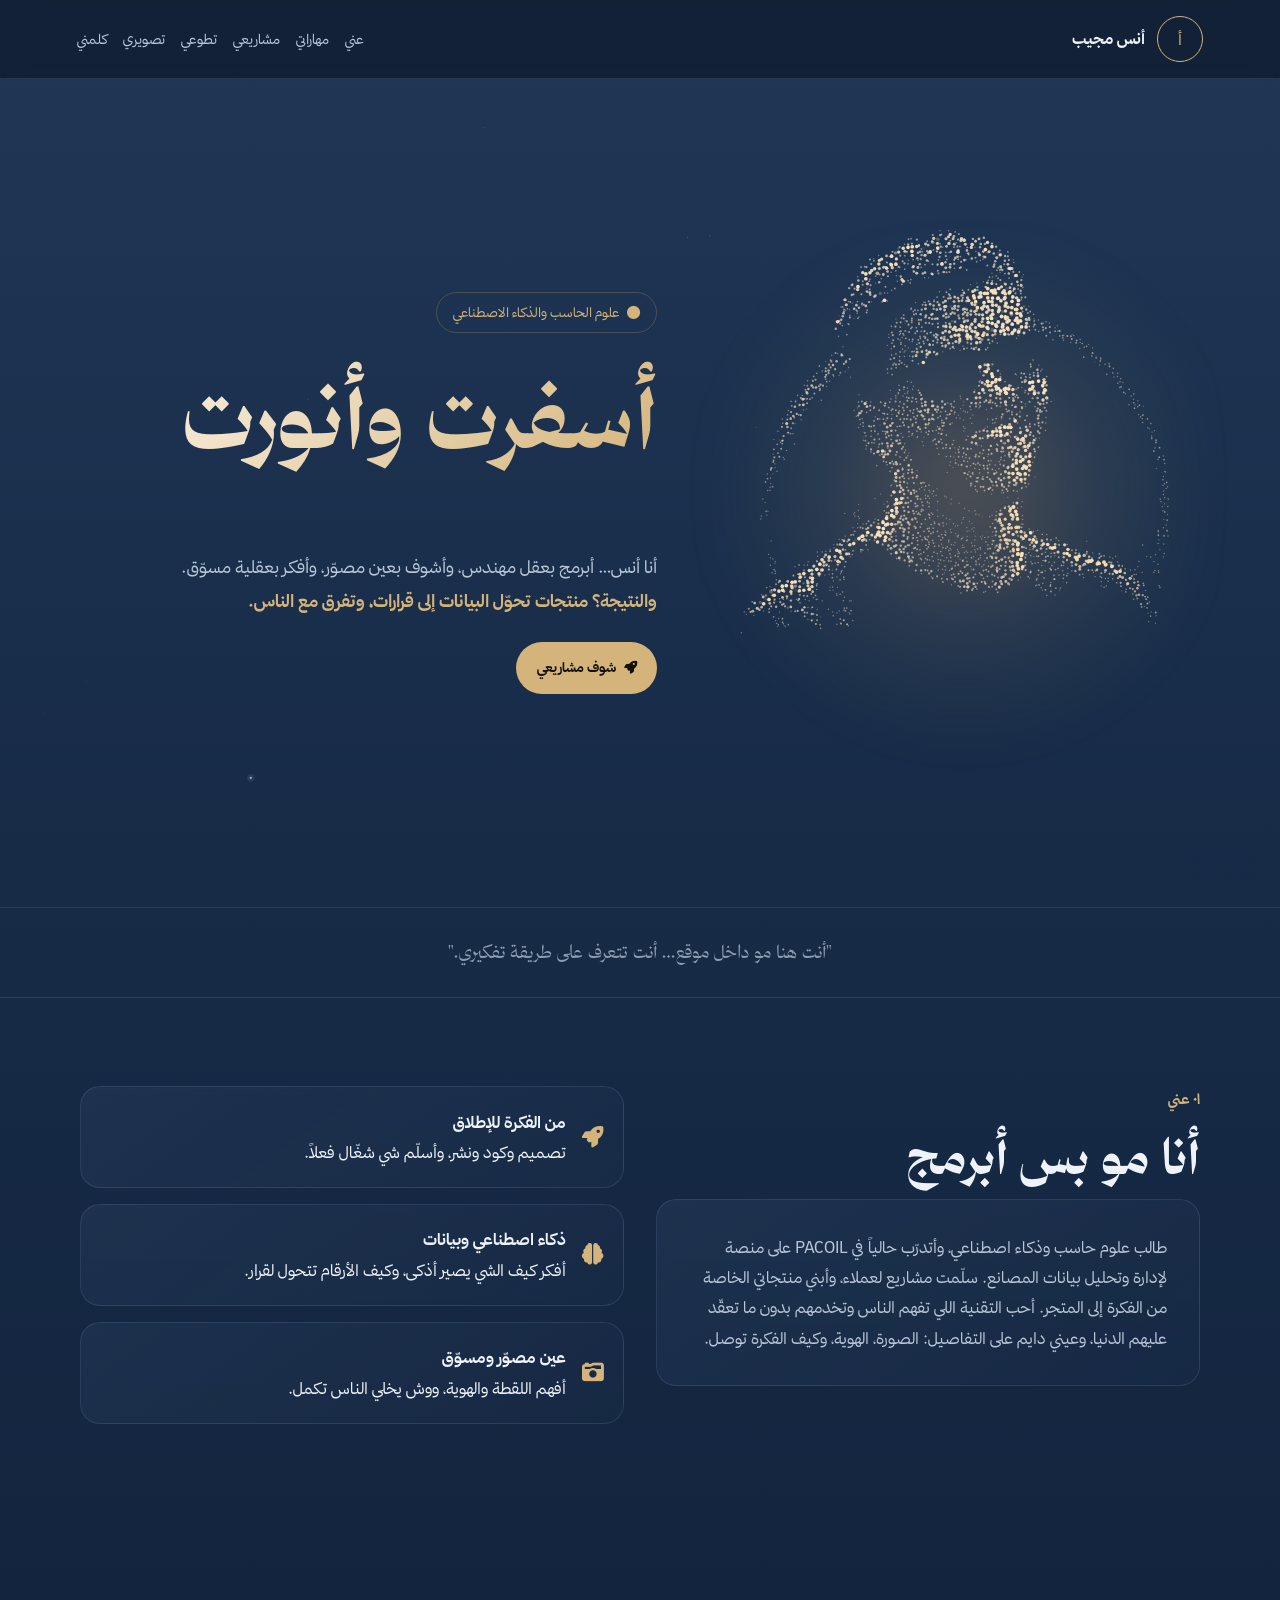
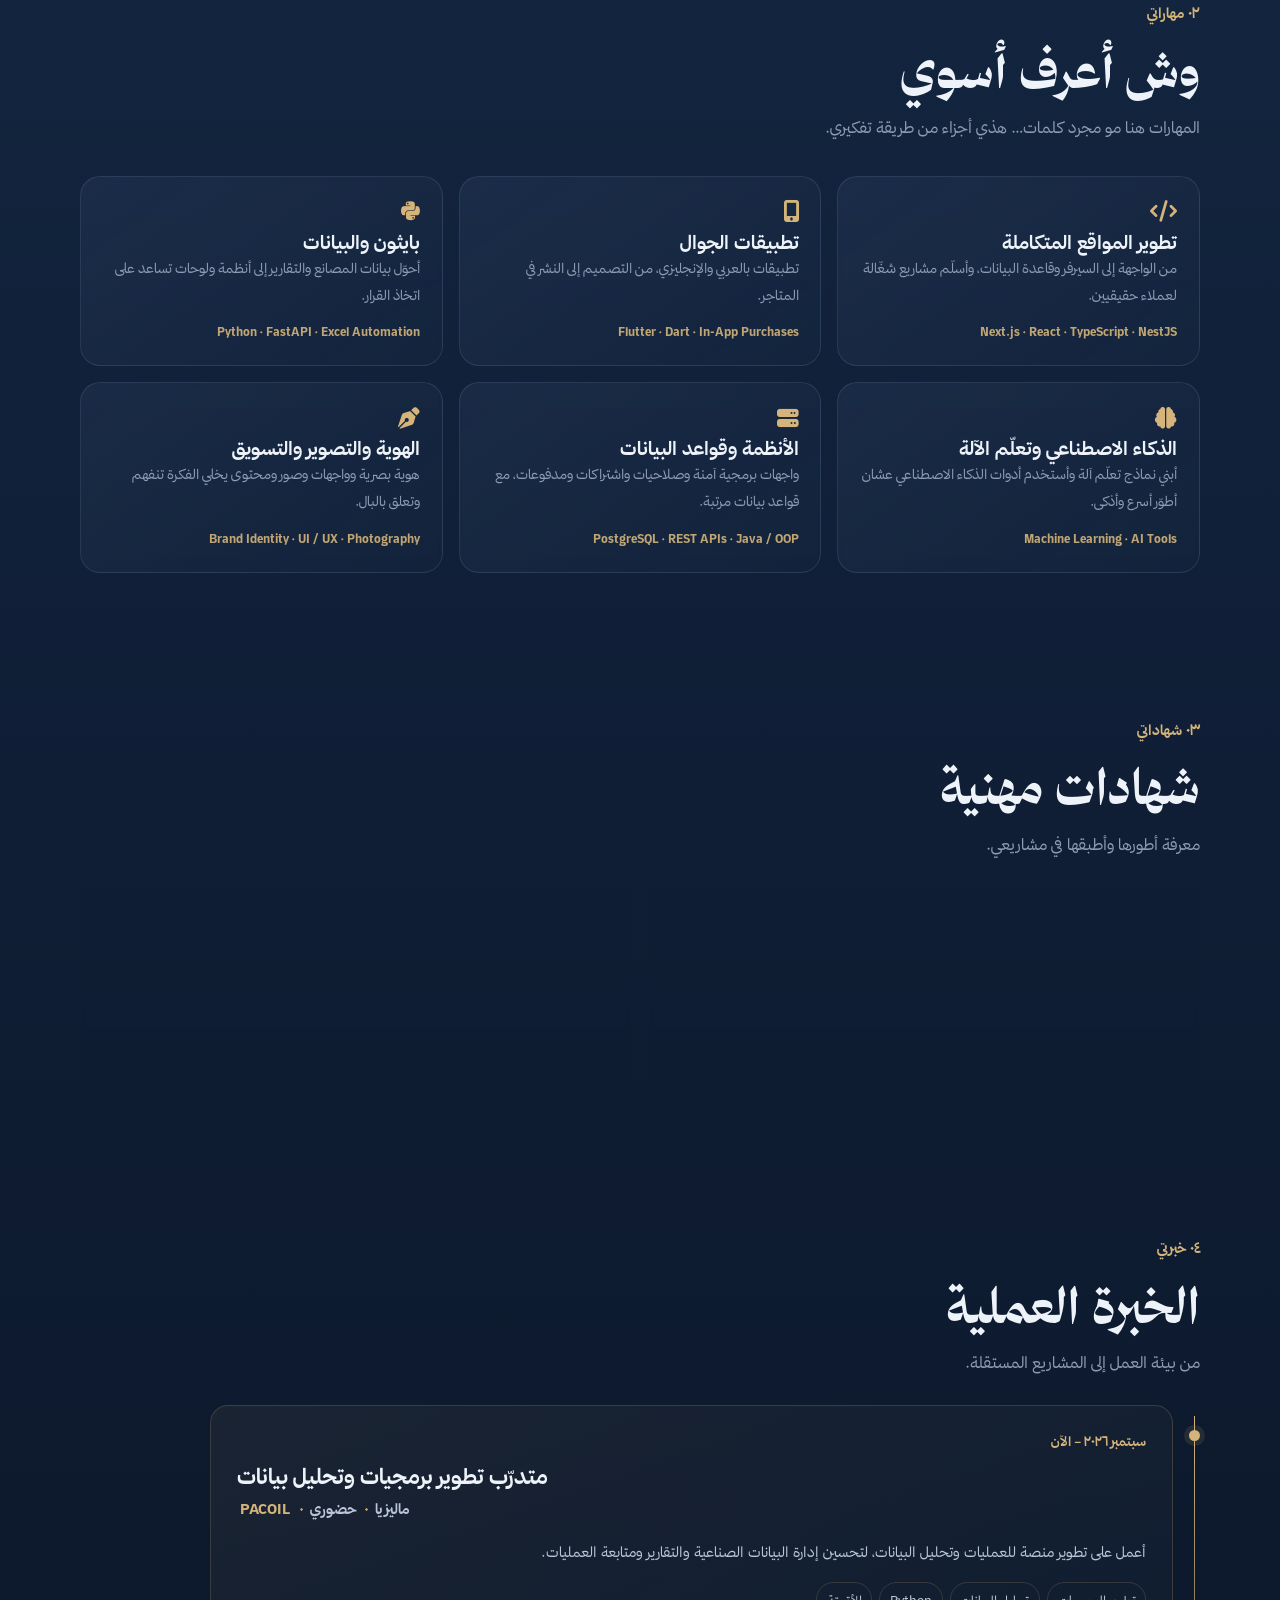
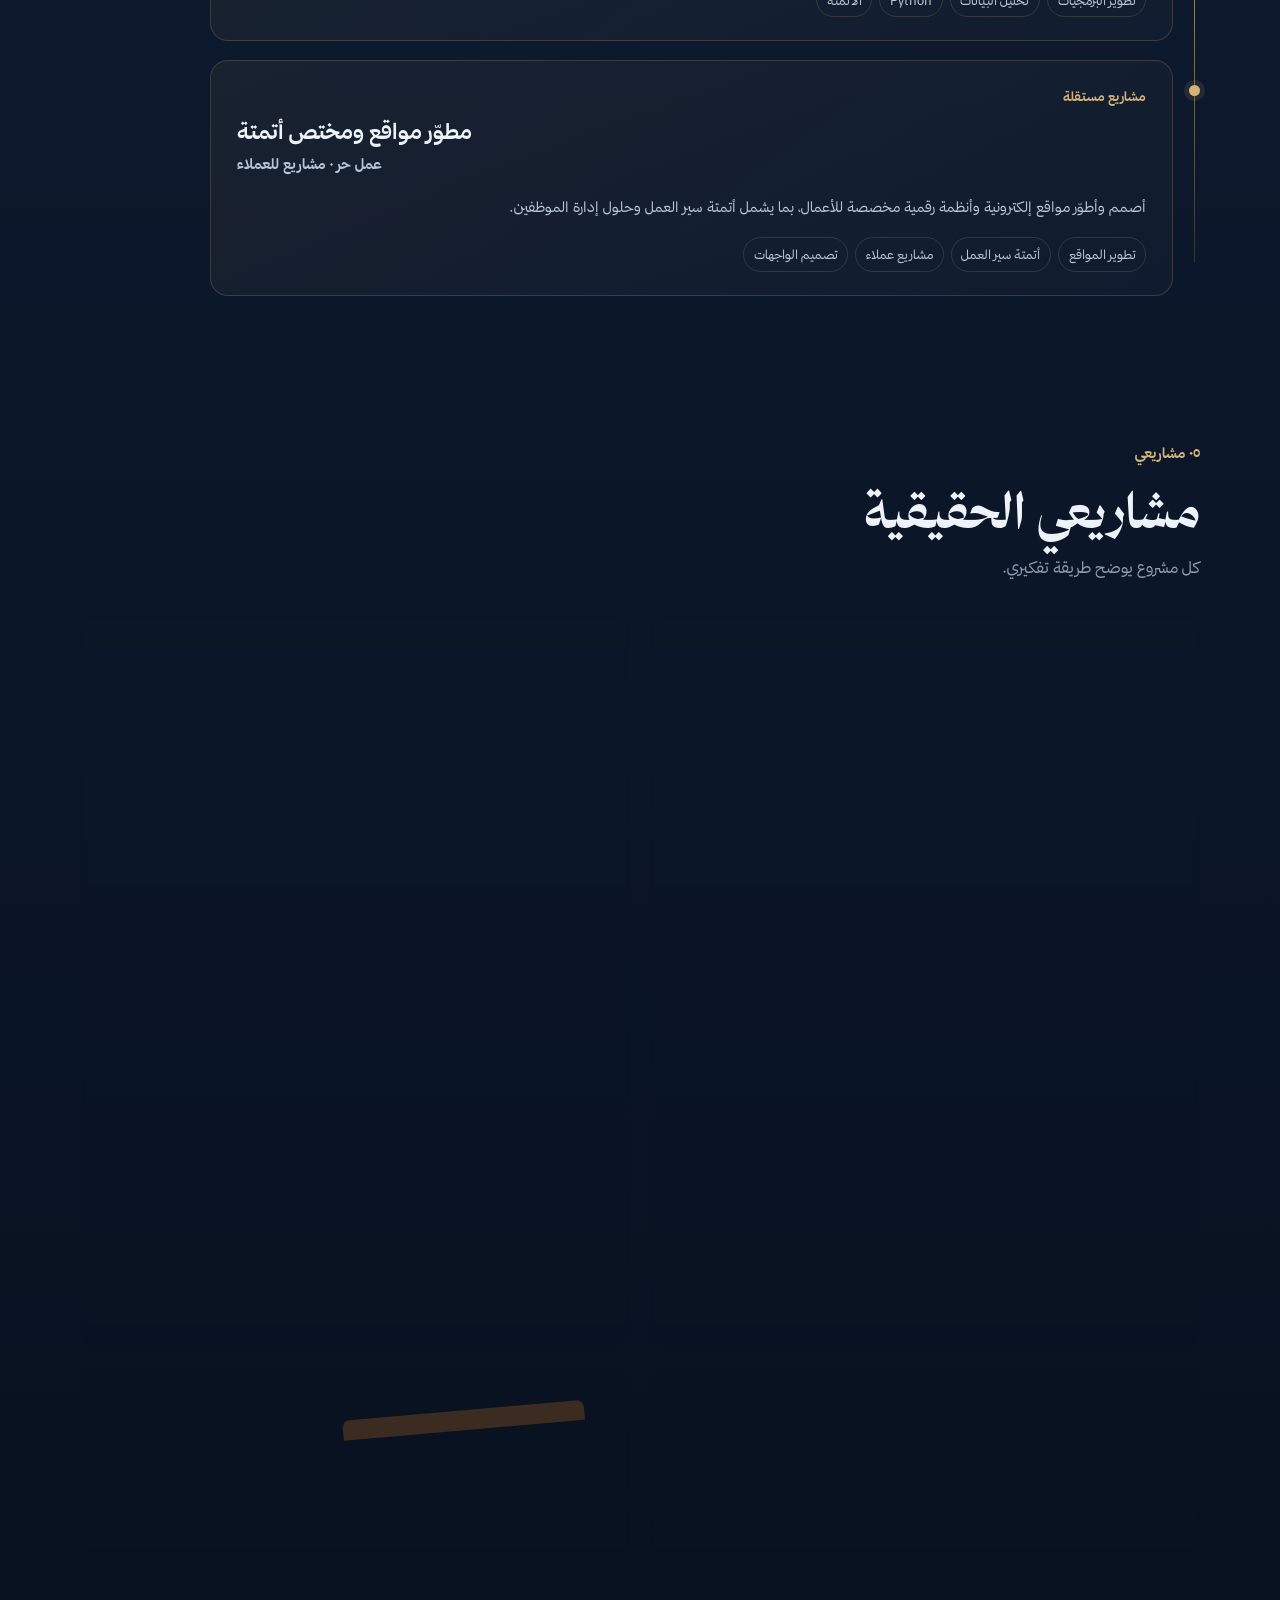
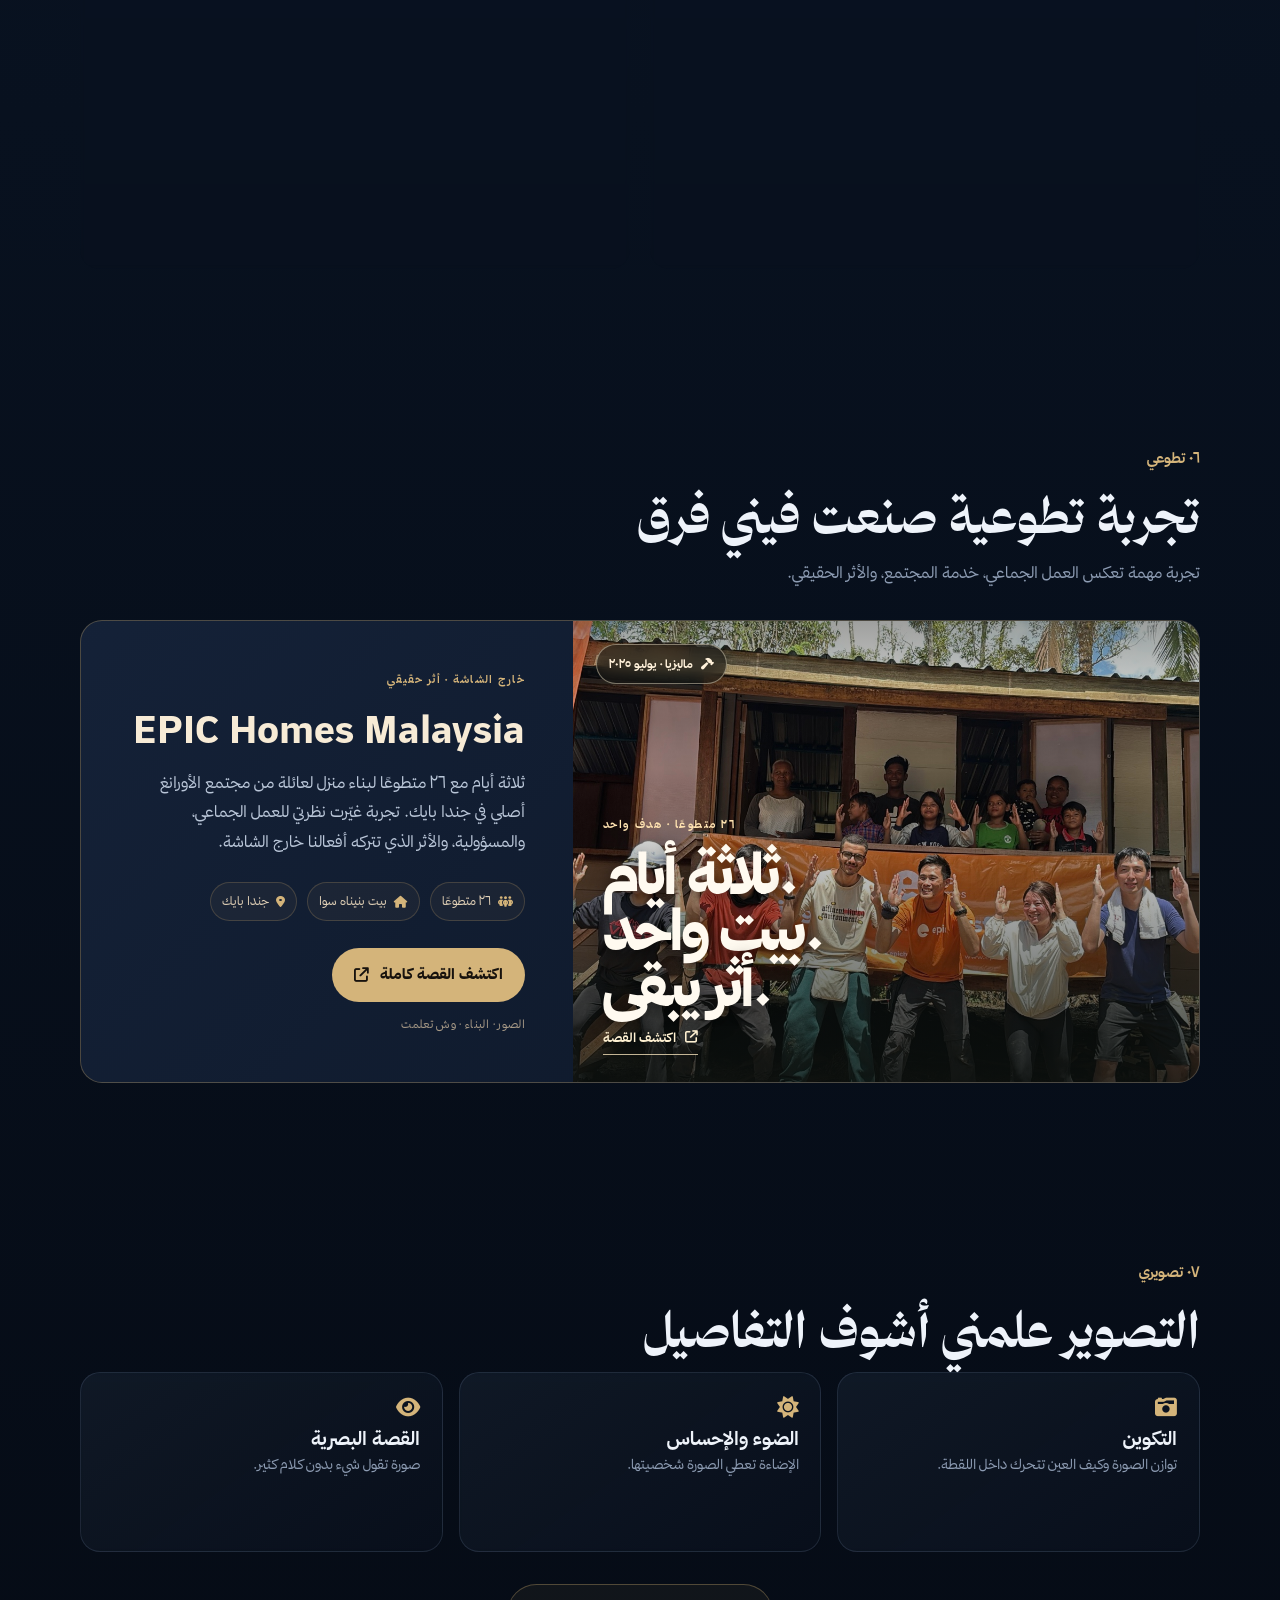
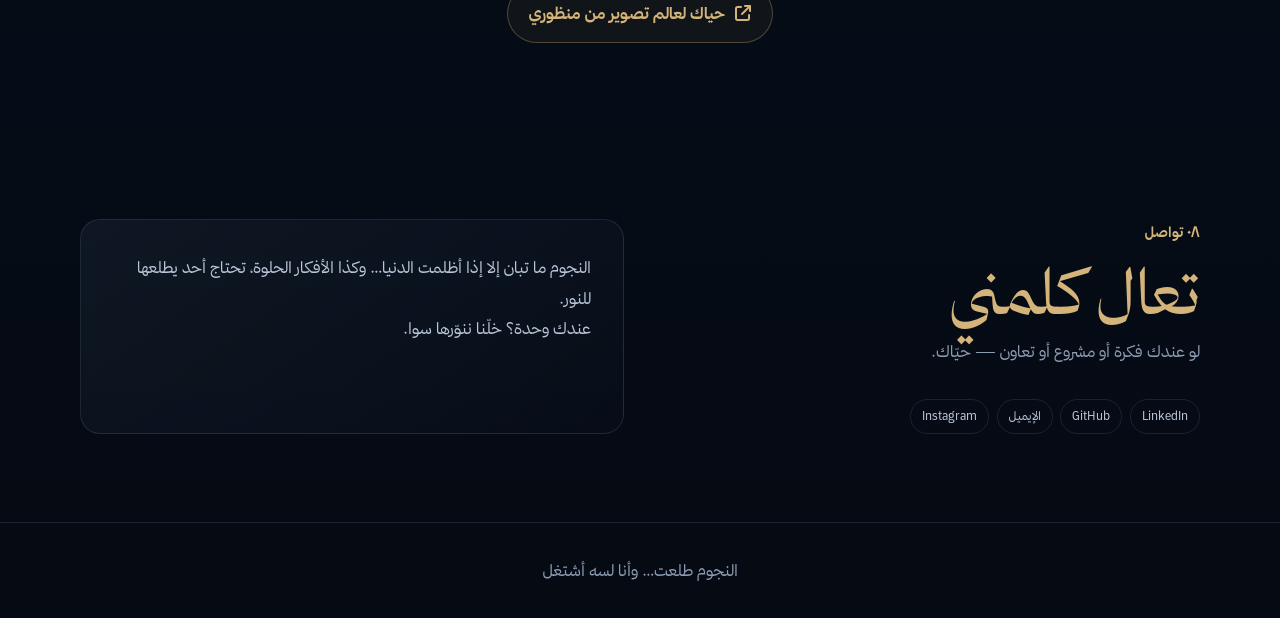
==== commit f0dbd71e: "Name, link preview, favicon; blue hour on EPIC Homes and Photography - Name "Anas Mugeb / أنس مجيب" " ====
--- a/index.html
+++ b/index.html
@@ -3,7 +3,19 @@
 <head>
 <meta charset="utf-8">
 <meta name="viewport" content="width=device-width,initial-scale=1">
-<title>My Portfolio | Anas</title>
+<title>Anas Mugeb | Portfolio</title>
+<meta name="description" content="Anas Mugeb — Computer Science &amp; AI student building products where engineering, photography and marketing meet.">
+<meta name="theme-color" content="#0e1a2e">
+<link rel="icon" href="assets/favicon.svg" type="image/svg+xml">
+<link rel="apple-touch-icon" href="assets/apple-touch-icon.png">
+<meta property="og:type" content="website">
+<meta property="og:title" content="Anas Mugeb | Portfolio">
+<meta property="og:description" content="Anas Mugeb — Computer Science &amp; AI student building products where engineering, photography and marketing meet.">
+<meta property="og:url" content="https://anoosy99.github.io/anas-portfolio/">
+<meta property="og:image" content="https://anoosy99.github.io/anas-portfolio/assets/og-image.jpg">
+<meta property="og:image:width" content="1200">
+<meta property="og:image:height" content="630">
+<meta name="twitter:card" content="summary_large_image">
 <link href="https://fonts.googleapis.com/css2?family=Noto+Naskh+Arabic:wght@500;700&family=Tajawal:wght@300;400;500;700;900&display=swap" rel="stylesheet">
 <link href="https://cdnjs.cloudflare.com/ajax/libs/font-awesome/6.5.0/css/all.min.css" rel="stylesheet">
 <style>
@@ -274,7 +286,7 @@
 <body class="intro-lock">
 <div class="intro-overlay" id="introOverlay"><div class="intro-inner"><div class="badge intro-badge"><i class="fa-solid fa-circle"></i> <span data-ar="علوم الحاسب والذكاء الاصطناعي">Computer Science &amp; Artificial Intelligence</span></div><div class="intro-title">أسفرت وأنورت</div><div class="intro-sub">Welcome To My View</div><p class="intro-line" data-ar="أنا أنس — أبني أفكار يلتقي فيها الذكاء الاصطناعي والبرمجة والتصوير والتسويق.">I am Anas — building ideas where artificial intelligence, code, photography, and marketing meet.</p><button class="btn intro-button" id="enterSite"><i class="fa-solid fa-arrow-down"></i> <span data-ar="ادخل">Enter</span></button></div><button class="skip-intro" id="skipIntro" data-ar="تخطّي المقدمة">Skip intro</button></div>
 <div class="lang-switch" aria-label="Language switcher"><button class="active" data-lang-btn="ar">AR</button><button data-lang-btn="en">EN</button></div>
-<nav><div class="logo">أ</div><ul class="links"><li><a data-i18n="navAbout" href="#about">عني</a></li><li><a data-i18n="navSkills" href="#skills">مهاراتي</a></li><li><a data-i18n="navProjects" href="#projects">مشاريعي</a></li><li><a data-i18n="navVolunteering" href="#volunteering">تطوعي</a></li><li><a data-i18n="navPhotography" href="#photography">تصويري</a></li><li><a data-i18n="navContact" href="#contact">كلمني</a></li></ul></nav>
+<nav><div class="brand"><div class="logo">أ</div><span class="brand-name" data-ar="أنس مجيب">Anas Mugeb</span></div><ul class="links"><li><a data-i18n="navAbout" href="#about">عني</a></li><li><a data-i18n="navSkills" href="#skills">مهاراتي</a></li><li><a data-i18n="navProjects" href="#projects">مشاريعي</a></li><li><a data-i18n="navVolunteering" href="#volunteering">تطوعي</a></li><li><a data-i18n="navPhotography" href="#photography">تصويري</a></li><li><a data-i18n="navContact" href="#contact">كلمني</a></li></ul></nav>
 <section class="hero"><div class="hero-grid"><div class="hero-copy"><div class="badge"><i class="fa-solid fa-circle"></i> <span data-i18n="badge">Computer Science &amp; Artificial Intelligence</span></div><h1 data-i18n="heroTitle">My Portfolio</h1><div class="hero-translation" id="heroTranslation">Welcome To My View</div><p class="lead" data-i18n-html="heroLead">أنا أنس… أبرمج بعقل مهندس، وأشوف بعين مصوّر، وأفكر بعقلية مسوّق.<br><b style="color:var(--gold)">والنتيجة؟ منتجات تحوّل البيانات إلى قرارات، وتفرق مع الناس.</b></p><a class="btn" href="#projects"><i class="fa-solid fa-rocket"></i> <span data-i18n="heroBtn">شوف مشاريعي</span></a></div><div class="hero-art" aria-hidden="true"><img class="portrait-image" src="./assets/anas-digital-portrait.webp?v=20260716-final" alt="" aria-hidden="true" draggable="false" data-disable-visual-search="true" data-no-visual-search="true" oncontextmenu="return false"></div></div></section>
 <div class="quote" data-i18n="quote">"أنت هنا مو داخل موقع… أنت تتعرف على طريقة تفكيري."</div>
 <section id="about"><div class="wrap grid2"><div><div class="label" data-i18n="aboutLabel">٠١ عني</div><h2 class="title" data-i18n="aboutTitle">أنا مو بس أبرمج</h2><div class="card text-card" data-i18n="aboutText">طالب علوم حاسب وذكاء اصطناعي، وأتدرّب حالياً في PACOIL على منصة لإدارة وتحليل بيانات المصانع. سلّمت مشاريع لعملاء، وأبني منتجاتي الخاصة من الفكرة إلى المتجر. أحب التقنية اللي تفهم الناس وتخدمهم بدون ما تعقّد عليهم الدنيا، وعيني دايم على التفاصيل: الصورة، الهوية، وكيف الفكرة توصل.</div></div><div class="mini-list"><div class="card mini"><i class="ico fa-solid fa-rocket"></i><div><b data-i18n="miniBuildTitle"></b><p data-i18n="miniBuild"></p></div></div><div class="card mini"><i class="ico fa-solid fa-brain"></i><div><b data-i18n="miniAiTitle"></b><p data-i18n="miniAi"></p></div></div><div class="card mini"><i class="ico fa-solid fa-camera-retro"></i><div><b data-i18n="miniEyeTitle"></b><p data-i18n="miniEye"></p></div></div></div></div></section>
@@ -347,7 +359,7 @@
 <div class="modal" id="projectModal" onclick="if(event.target===this)closeModal()"><div class="card modal-card"><button class="modal-close" onclick="closeModal()"><i class="fa-solid fa-xmark"></i></button><div class="modal-icon" id="modalIcon"></div><h3 id="modalTitle"></h3><p id="modalText"></p></div></div>
 <script>
 const translations=['Welcome To My View','You lit up the place','Berseri dan bercahaya','蓬荜生辉','Du bringst Licht herein','Iluminaste el lugar'];let currentTranslation=0;const heroTranslation=document.getElementById('heroTranslation');setInterval(()=>{heroTranslation.classList.add('hide');setTimeout(()=>{currentTranslation=(currentTranslation+1)%translations.length;heroTranslation.textContent=translations[currentTranslation];heroTranslation.classList.remove('hide')},450)},3000);
-const i18n={ar:{navAbout:'عني',navSkills:'مهاراتي',navProjects:'مشاريعي',navVolunteering:'تطوعي',navPhotography:'تصويري',navContact:'كلمني',badge:'علوم الحاسب والذكاء الاصطناعي',heroTitle:'أسفرت وأنورت',heroLead:'أنا أنس… أبرمج بعقل مهندس، وأشوف بعين مصوّر، وأفكر بعقلية مسوّق.<br><b style="color:var(--gold)">والنتيجة؟ منتجات تحوّل البيانات إلى قرارات، وتفرق مع الناس.</b>',heroBtn:'شوف مشاريعي',quote:'"أنت هنا مو داخل موقع… أنت تتعرف على طريقة تفكيري."',aboutLabel:'٠١ عني',aboutTitle:'أنا مو بس أبرمج',aboutText:'طالب علوم حاسب وذكاء اصطناعي، وأتدرّب حالياً في PACOIL على منصة لإدارة وتحليل بيانات المصانع. سلّمت مشاريع لعملاء، وأبني منتجاتي الخاصة من الفكرة إلى المتجر. أحب التقنية اللي تفهم الناس وتخدمهم بدون ما تعقّد عليهم الدنيا، وعيني دايم على التفاصيل: الصورة، الهوية، وكيف الفكرة توصل.',miniBuildTitle:'من الفكرة للإطلاق',miniBuild:'تصميم وكود ونشر، وأسلّم شي شغّال فعلاً.',miniAiTitle:'ذكاء اصطناعي وبيانات',miniAi:'أفكر كيف الشي يصير أذكى، وكيف الأرقام تتحول لقرار.',miniEyeTitle:'عين مصوّر ومسوّق',miniEye:'أفهم اللقطة والهوية، ووش يخلي الناس تكمل.',skillsLabel:'٠٢ مهاراتي',skillsTitle:'وش أعرف أسوي',skillsSub:'المهارات هنا مو مجرد كلمات… هذي أجزاء من طريقة تفكيري.',certLabel:'٠٣ شهاداتي',expLabel:'٠٤ خبرتي',expTitle:'الخبرة العملية',expSub:'من بيئة العمل إلى المشاريع المستقلة.',expPacoilDate:'سبتمبر ٢٠٢٦ – الآن',expPacoilDesc:'أعمل على تطوير منصة للعمليات وتحليل البيانات، لتحسين إدارة البيانات الصناعية والتقارير ومتابعة العمليات.',expFreelanceDate:'مشاريع مستقلة',expFreelanceCompany:'عمل حر · مشاريع للعملاء',expFreelanceDesc:'أصمم وأطوّر مواقع إلكترونية وأنظمة رقمية مخصصة للأعمال، بما يشمل أتمتة سير العمل وحلول إدارة الموظفين.',certTitle:'شهادات مهنية',certSub:'معرفة أطورها وأطبقها في مشاريعي.',certIbmDesc:'خبرة عملية في بناء نماذج تعلّم الآلة وتقييمها ونشرها باستخدام Python، بما يشمل التعلّم الخاضع وغير الخاضع للإشراف وهندسة الخصائص.',certGoogleDesc:'معرفة مهنية في التسويق الرقمي والتجارة الإلكترونية، تجمع بين فهم الجمهور وتجربة العميل واستراتيجيات التسويق.',skillWeb:'من الواجهة إلى السيرفر وقاعدة البيانات، وأسلّم مشاريع شغّالة لعملاء حقيقيين.',skillMobile:'تطبيقات بالعربي والإنجليزي، من التصميم إلى النشر في المتاجر.',skillData:'أحوّل بيانات المصانع والتقارير إلى أنظمة ولوحات تساعد على اتخاذ القرار.',skillAi:'أبني نماذج تعلّم آلة وأستخدم أدوات الذكاء الاصطناعي عشان أطوّر أسرع وأذكى.',skillBackend:'واجهات برمجية آمنة وصلاحيات واشتراكات ومدفوعات، مع قواعد بيانات مرتبة.',skillCreative:'هوية بصرية وواجهات وصور ومحتوى يخلي الفكرة تنفهم وتعلق بالبال.',projectsLabel:'٠٥ مشاريعي',projectsTitle:'مشاريعي الحقيقية',projectsSub:'كل مشروع يوضح طريقة تفكيري.',effectiveDesc:'أول مشروع لعميل: صمّمت وطوّرت منصة ويب لإدارة موظفي منشأة في السعودية، تجمع الحسابات والصلاحيات والمهام اليومية والمتكررة وكشوف الرواتب المعروضة والإشعارات داخل الموقع، بواجهتين عربية وإنجليزية. المعاينة توضيحية ببيانات غير حقيقية حفاظاً على خصوصية العميل.',amovaDesc:'مشروعي المستقل قيد التطوير: منصة اكتشاف وانتقال إلى ماليزيا تجمع الدراسة والسياحة والسكن والحياة اليومية، مع مطابقة الجامعات ومساعد ذكي يركّز على المعلومات الموثوقة ومصادرها.',alaaltawlaDesc:'لعبة اجتماعية سعودية للجمعات، بنيتها من الفكرة والهوية إلى تجربة التطبيق والتسويق. تعتمد على الصراحة والتحدّي ومحتوى باللهجة السعودية، مع فكرة أن تكبر اللعبة مع اقتراحات اللاعبين ومشاركاتهم.',tallaDesc:'مو مجرد قهوة، ولا مجرد فكرة. مشروع أشتغل عليه من شهور، يجمع التقنية والهوية والإبداع في تجربة مختلفة… والباقي خله مفاجأة.',taibeeenDesc:'مشروع طلابي ومجتمعي فيه تسويق، بناء هوية، صناعة محتوى، وفهم الجمهور.',portfolioDesc:'مساحتي الرقمية الخاصة: تجربة تجمع الذكاء الاصطناعي والتصميم والتصوير والتسويق بهوية بصرية مميزة وتفاصيل تفاعلية وقصص وراء كل مشروع.',viewProject:'لمحة عن المشروع',viewExperience:'عرض التجربة',volLabel:'٠٦ تطوعي',volTitle:'تجربة تطوعية صنعت فيني فرق',volSub:'تجربة مهمة تعكس العمل الجماعي، خدمة المجتمع، والأثر الحقيقي.',epicDesc:'ثلاثة أيام مع ٢٦ متطوعًا لبناء منزل لعائلة من مجتمع الأورانغ أصلي في جندا بايك. تجربة غيّرت نظرتي للعمل الجماعي، والمسؤولية، والأثر الذي تتركه أفعالنا خارج الشاشة.',epicCta:'اكتشف القصة كاملة',photoLabel:'٠٧ تصويري',photoTitle:'التصوير علمني أشوف التفاصيل',compositionDesc:'توازن الصورة وكيف العين تتحرك داخل اللقطة.',lightDesc:'الإضاءة تعطي الصورة شخصيتها.',storyDesc:'صورة تقول شيء بدون كلام كثير.',photoBtn:'حياك لعالم تصوير من منظوري',contactLabel:'٠٨ تواصل',contactTitle:'تعال كلمني',contactSub:'لو عندك فكرة أو مشروع أو تعاون — حيّاك.',contactCard:'النجوم ما تبان إلا إذا أظلمت الدنيا… وكذا الأفكار الحلوة، تحتاج أحد يطلعها للنور.<br>عندك وحدة؟ خلّنا ننوّرها سوا.',footer:'النجوم طلعت… وأنا لسه أشتغل'},en:{navAbout:'About',navSkills:'Skills',navProjects:'Projects',navVolunteering:'Volunteering',navPhotography:'Photography',navContact:'Contact',badge:'Computer Science & Artificial Intelligence',heroTitle:'My Portfolio',heroLead:'Engineering taught me how things work. Photography taught me what’s worth noticing. Marketing taught me why any of it matters.<br><b style="color:var(--gold)">I’m Anas, and I build products where all three meet.</b>',heroBtn:'View Projects',quote:'"This is not just a website — it is a look into how I think."',aboutLabel:'01 ABOUT',aboutTitle:'I’m not just coding.',aboutText:'I’m a Computer Science & AI student, currently interning at PACOIL, building a platform to manage and analyse industrial data. I’ve delivered projects for clients and I build my own products, from the first idea to the App Store. I like technology that understands people and helps them without making life complicated, and I always notice the details: the photo, the identity, and how an idea lands.',miniBuildTitle:'Idea to Launch',miniBuild:'Design, code and release. I ship things that actually work.',miniAiTitle:'AI & Data',miniAi:'I think about how things get smarter and how numbers become decisions.',miniEyeTitle:'A Photographer’s & Marketer’s Eye',miniEye:'I understand the frame, the identity, and what keeps people interested.',skillsLabel:'02 SKILLS',skillsTitle:'What I Work With',skillsSub:'These skills are not just words. They are parts of how I think.',certLabel:'03 CERTIFICATIONS',expLabel:'04 EXPERIENCE',expTitle:'Professional Experience',expSub:'From industry experience to independent client work.',expPacoilDate:'SEP 2026 – PRESENT',expPacoilDesc:'Developing an operations and analytics platform to improve industrial data management, reporting and operational visibility.',expFreelanceDate:'INDEPENDENT PROJECTS',expFreelanceCompany:'Freelance · Client projects',expFreelanceDesc:'Designing and developing websites and custom digital systems for businesses, including workflow automation and employee-management solutions.',certTitle:'Professional Certificates',certSub:'Learning I bring into the work I create.',certIbmDesc:'Hands-on experience building, evaluating and deploying machine learning models with Python, including supervised and unsupervised learning and feature engineering.',certGoogleDesc:'Professional learning in digital marketing and e-commerce, from understanding audiences to customer experience and marketing strategy.',skillWeb:'Front end to server to database, shipped and running for real clients.',skillMobile:'Bilingual Arabic and English apps, from design to App Store release.',skillData:'Turning industrial data and reports into systems and dashboards that support decisions.',skillAi:'Building machine learning models and using AI tools to build faster and smarter.',skillBackend:'Secure APIs, roles, subscriptions and payments on well-structured databases.',skillCreative:'Visual identity, interfaces, photos and content that make an idea land and stick.',projectsLabel:'05 PROJECTS',projectsTitle:'Real Projects',projectsSub:'Each project shows a part of how I think.',effectiveDesc:'My first client project: I designed and developed a bilingual staff-management web platform for a business in Saudi Arabia, featuring role-based accounts, daily and recurring tasks, view-only salary statements, and in-site notifications. The preview uses fictional data to protect client privacy.',amovaDesc:'My independent product in development: an AI-powered Malaysia discovery and relocation platform spanning study, travel, housing and everyday life, with university matching and source-aware guidance.',tallaDesc:'More than coffee, more than an idea. A concept taking shape over months, blending technology, identity and creativity. The rest is still a surprise.',taibeeenDesc:'A student and community project involving marketing, identity building, content creation, and audience understanding.',portfolioDesc:'My personal digital space, connecting AI, design, photography and marketing through a distinctive visual identity, thoughtful interactions and the stories behind every project.',viewProject:'View Project',viewExperience:'View Experience',volLabel:'06 VOLUNTEERING',volTitle:'A Volunteering Experience That Shaped Me',volSub:'A meaningful experience reflecting teamwork, community service, and real impact.',epicDesc:'Three days alongside 26 volunteers building a home for an Orang Asli family in Janda Baik. A hands-on experience that changed how I see teamwork, responsibility and impact beyond the screen.',epicCta:'Explore the full story',photoLabel:'07 PHOTOGRAPHY',photoTitle:'Photography Taught Me To Notice Details',compositionDesc:'Balance inside the frame and how the eye moves through it.',lightDesc:'Light gives a photo its personality.',storyDesc:'An image that says something without needing too many words.',photoBtn:'Welcome To My View',contactLabel:'08 CONTACT',contactTitle:'Let’s Connect',contactSub:'If you have an idea, project, or collaboration — you are welcome.',contactCard:'Stars only show when the world goes dark, and good ideas are the same: they need someone to bring them into the light.<br>Got one? Let’s light it up together.',footer:'The stars are out, and I’m still working.'}};
+const i18n={ar:{navAbout:'عني',navSkills:'مهاراتي',navProjects:'مشاريعي',navVolunteering:'تطوعي',navPhotography:'تصويري',navContact:'كلمني',badge:'علوم الحاسب والذكاء الاصطناعي',heroTitle:'أسفرت وأنورت',heroLead:'أنا أنس… أبرمج بعقل مهندس، وأشوف بعين مصوّر، وأفكر بعقلية مسوّق.<br><b style="color:var(--gold)">والنتيجة؟ منتجات تحوّل البيانات إلى قرارات، وتفرق مع الناس.</b>',heroBtn:'شوف مشاريعي',quote:'"أنت هنا مو داخل موقع… أنت تتعرف على طريقة تفكيري."',aboutLabel:'٠١ عني',aboutTitle:'أنا مو بس أبرمج',aboutText:'طالب علوم حاسب وذكاء اصطناعي، وأتدرّب حالياً في PACOIL على منصة لإدارة وتحليل بيانات المصانع. سلّمت مشاريع لعملاء، وأبني منتجاتي الخاصة من الفكرة إلى المتجر. أحب التقنية اللي تفهم الناس وتخدمهم بدون ما تعقّد عليهم الدنيا، وعيني دايم على التفاصيل: الصورة، الهوية، وكيف الفكرة توصل.',miniBuildTitle:'من الفكرة للإطلاق',miniBuild:'تصميم وكود ونشر، وأسلّم شي شغّال فعلاً.',miniAiTitle:'ذكاء اصطناعي وبيانات',miniAi:'أفكر كيف الشي يصير أذكى، وكيف الأرقام تتحول لقرار.',miniEyeTitle:'عين مصوّر ومسوّق',miniEye:'أفهم اللقطة والهوية، ووش يخلي الناس تكمل.',skillsLabel:'٠٢ مهاراتي',skillsTitle:'وش أعرف أسوي',skillsSub:'المهارات هنا مو مجرد كلمات… هذي أجزاء من طريقة تفكيري.',certLabel:'٠٣ شهاداتي',expLabel:'٠٤ خبرتي',expTitle:'الخبرة العملية',expSub:'من بيئة العمل إلى المشاريع المستقلة.',expPacoilDate:'سبتمبر ٢٠٢٦ – الآن',expPacoilDesc:'أعمل على تطوير منصة للعمليات وتحليل البيانات، لتحسين إدارة البيانات الصناعية والتقارير ومتابعة العمليات.',expFreelanceDate:'مشاريع مستقلة',expFreelanceCompany:'عمل حر · مشاريع للعملاء',expFreelanceDesc:'أصمم وأطوّر مواقع إلكترونية وأنظمة رقمية مخصصة للأعمال، بما يشمل أتمتة سير العمل وحلول إدارة الموظفين.',certTitle:'شهادات مهنية',certSub:'معرفة أطورها وأطبقها في مشاريعي.',certIbmDesc:'خبرة عملية في بناء نماذج تعلّم الآلة وتقييمها ونشرها باستخدام Python، بما يشمل التعلّم الخاضع وغير الخاضع للإشراف وهندسة الخصائص.',certGoogleDesc:'معرفة مهنية في التسويق الرقمي والتجارة الإلكترونية، تجمع بين فهم الجمهور وتجربة العميل واستراتيجيات التسويق.',skillWeb:'من الواجهة إلى السيرفر وقاعدة البيانات، وأسلّم مشاريع شغّالة لعملاء حقيقيين.',skillMobile:'تطبيقات بالعربي والإنجليزي، من التصميم إلى النشر في المتاجر.',skillData:'أحوّل بيانات المصانع والتقارير إلى أنظمة ولوحات تساعد على اتخاذ القرار.',skillAi:'أبني نماذج تعلّم آلة وأستخدم أدوات الذكاء الاصطناعي عشان أطوّر أسرع وأذكى.',skillBackend:'واجهات برمجية آمنة وصلاحيات واشتراكات ومدفوعات، مع قواعد بيانات مرتبة.',skillCreative:'هوية بصرية وواجهات وصور ومحتوى يخلي الفكرة تنفهم وتعلق بالبال.',projectsLabel:'٠٥ مشاريعي',projectsTitle:'مشاريعي الحقيقية',projectsSub:'كل مشروع يوضح طريقة تفكيري.',effectiveDesc:'أول مشروع لعميل: صمّمت وطوّرت منصة ويب لإدارة موظفي منشأة في السعودية، تجمع الحسابات والصلاحيات والمهام اليومية والمتكررة وكشوف الرواتب المعروضة والإشعارات داخل الموقع، بواجهتين عربية وإنجليزية. المعاينة توضيحية ببيانات غير حقيقية حفاظاً على خصوصية العميل.',amovaDesc:'مشروعي المستقل قيد التطوير: منصة اكتشاف وانتقال إلى ماليزيا تجمع الدراسة والسياحة والسكن والحياة اليومية، مع مطابقة الجامعات ومساعد ذكي يركّز على المعلومات الموثوقة ومصادرها.',alaaltawlaDesc:'لعبة اجتماعية سعودية للجمعات، بنيتها من الفكرة والهوية إلى تجربة التطبيق والتسويق. تعتمد على الصراحة والتحدّي ومحتوى باللهجة السعودية، مع فكرة أن تكبر اللعبة مع اقتراحات اللاعبين ومشاركاتهم.',tallaDesc:'مو مجرد قهوة، ولا مجرد فكرة. مشروع أشتغل عليه من شهور، يجمع التقنية والهوية والإبداع في تجربة مختلفة… والباقي خله مفاجأة.',taibeeenDesc:'مشروع طلابي ومجتمعي فيه تسويق، بناء هوية، صناعة محتوى، وفهم الجمهور.',portfolioDesc:'مساحتي الرقمية الخاصة: تجربة تجمع الذكاء الاصطناعي والتصميم والتصوير والتسويق بهوية بصرية مميزة وتفاصيل تفاعلية وقصص وراء كل مشروع.',viewProject:'لمحة عن المشروع',viewExperience:'عرض التجربة',volLabel:'٠٦ تطوعي',volTitle:'تجربة تطوعية صنعت فيني فرق',volSub:'تجربة مهمة تعكس العمل الجماعي، خدمة المجتمع، والأثر الحقيقي.',epicDesc:'ثلاثة أيام مع ٢٦ متطوعًا لبناء منزل لعائلة من مجتمع الأورانغ أصلي في جندا بايك. تجربة غيّرت نظرتي للعمل الجماعي، والمسؤولية، والأثر الذي تتركه أفعالنا خارج الشاشة.',epicCta:'اكتشف القصة كاملة',photoLabel:'٠٧ تصويري',photoTitle:'التصوير علمني أشوف التفاصيل',compositionDesc:'توازن الصورة وكيف العين تتحرك داخل اللقطة.',lightDesc:'الإضاءة تعطي الصورة شخصيتها.',storyDesc:'صورة تقول شيء بدون كلام كثير.',photoBtn:'حياك لعالم تصوير من منظوري',contactLabel:'٠٨ تواصل',contactTitle:'تعال كلمني',contactSub:'لو عندك فكرة أو مشروع أو تعاون — حيّاك.',contactCard:'النجوم ما تبان إلا إذا أظلمت الدنيا… وكذا الأفكار الحلوة، تحتاج أحد يطلعها للنور.<br>عندك وحدة؟ خلّنا ننوّرها سوا.',footer:'النجوم طلعت… وأنا لسه أشتغل'},en:{navAbout:'About',navSkills:'Skills',navProjects:'Projects',navVolunteering:'Volunteering',navPhotography:'Photography',navContact:'Contact',badge:'Computer Science & Artificial Intelligence',heroTitle:'My Portfolio',heroLead:'Engineering taught me how things work. Photography taught me what’s worth noticing. Marketing taught me why any of it matters.<br><b style="color:var(--gold)">I’m Anas, and I build products where all three meet.</b>',heroBtn:'View Projects',quote:'"This is not just a website — it is a look into how I think."',aboutLabel:'01 ABOUT',aboutTitle:'I’m not just coding.',aboutText:'I’m a Computer Science & AI student, currently interning at PACOIL, building a platform to manage and analyse industrial data. I’ve delivered projects for clients and I build my own products, from the first idea to the App Store. I like technology that understands people and helps them without making life complicated, and I always notice the details: the photo, the identity, and how an idea lands.',miniBuildTitle:'Idea to Launch',miniBuild:'Design, code and release. I ship things that actually work.',miniAiTitle:'AI & Data',miniAi:'I think about how things get smarter and how numbers become decisions.',miniEyeTitle:'A Photographer’s & Marketer’s Eye',miniEye:'I understand the frame, the identity, and what keeps people interested.',skillsLabel:'02 SKILLS',skillsTitle:'What I Work With',skillsSub:'These skills are not just words. They are parts of how I think.',certLabel:'03 CERTIFICATIONS',expLabel:'04 EXPERIENCE',expTitle:'Professional Experience',expSub:'From industry experience to independent client work.',expPacoilDate:'SEP 2026 – PRESENT',expPacoilDesc:'Developing an operations and analytics platform to improve industrial data management, reporting and operational visibility.',expFreelanceDate:'INDEPENDENT PROJECTS',expFreelanceCompany:'Freelance · Client projects',expFreelanceDesc:'Designing and developing websites and custom digital systems for businesses, including workflow automation and employee-management solutions.',certTitle:'Professional Certificates',certSub:'Learning I bring into the work I create.',certIbmDesc:'Hands-on experience building, evaluating and deploying machine learning models with Python, including supervised and unsupervised learning and feature engineering.',certGoogleDesc:'Professional learning in digital marketing and e-commerce, from understanding audiences to customer experience and marketing strategy.',skillWeb:'Front end to server to database, shipped and running for real clients.',skillMobile:'Bilingual Arabic and English apps, from design to App Store release.',skillData:'Turning industrial data and reports into systems and dashboards that support decisions.',skillAi:'Building machine learning models and using AI tools to build faster and smarter.',skillBackend:'Secure APIs, roles, subscriptions and payments on well-structured databases.',skillCreative:'Visual identity, interfaces, photos and content that make an idea land and stick.',projectsLabel:'05 PROJECTS',projectsTitle:'Real Projects',projectsSub:'Each project shows a part of how I think.',effectiveDesc:'My first client project: I designed and developed a bilingual staff-management web platform for a business in Saudi Arabia, featuring role-based accounts, daily and recurring tasks, view-only salary statements, and in-site notifications. The preview uses fictional data to protect client privacy.',amovaDesc:'My independent product in development: an AI-powered Malaysia discovery and relocation platform spanning study, travel, housing and everyday life, with university matching and source-aware guidance.',tallaDesc:'More than coffee, more than an idea. A concept taking shape over months, blending technology, identity and creativity. The rest is still a surprise.',taibeeenDesc:'A student and community project involving marketing, identity building, content creation, and audience understanding.',portfolioDesc:'My personal digital space, connecting AI, design, photography and marketing through a distinctive visual identity, thoughtful interactions and the stories behind every project.',viewProject:'View Project',viewExperience:'View Experience',volLabel:'06 VOLUNTEERING',volTitle:'A Volunteering Experience That Shaped Me',volSub:'A meaningful experience reflecting teamwork, community service, and real impact.',epicDesc:'Three days alongside 26 volunteers building a home for an Orang Asli family in Janda Baik. A hands-on experience that changed how I see teamwork, responsibility and impact beyond the screen.',epicCta:'Explore the full story',photoLabel:'07 PHOTOGRAPHY',photoTitle:'Photography Taught Me To Notice Details',compositionDesc:'Balance inside the frame and how the eye moves through it.',lightDesc:'Light gives a photo its personality.',storyDesc:'An image that says something without needing too many words.',photoBtn:'Welcome To My View',contactLabel:'08 CONTACT',contactTitle:'Let’s Connect',contactSub:'If you have an idea, project, or collaboration — you are welcome.',contactCard:'The best ideas start out like stars at dusk: faint, easy to miss, waiting for someone to notice.<br>Got one? Let’s bring it to light together.',footer:'The stars are out. I’m still at it.'}};
 function setLang(lang){document.documentElement.lang=lang;document.documentElement.dir=lang==='ar'?'rtl':'ltr';localStorage.setItem('siteLang',lang);document.querySelectorAll('[data-lang-btn]').forEach(b=>b.classList.toggle('active',b.dataset.langBtn===lang));document.querySelectorAll('[data-i18n]').forEach(el=>{const k=el.dataset.i18n;if(i18n[lang][k])el.textContent=i18n[lang][k]});document.querySelectorAll('[data-i18n-html]').forEach(el=>{const k=el.dataset.i18nHtml;if(i18n[lang][k])el.innerHTML=i18n[lang][k]});document.querySelectorAll('[data-ar]').forEach(el=>{if(el.dataset.en===undefined)el.dataset.en=el.innerHTML;el.innerHTML=lang==='ar'?el.dataset.ar:el.dataset.en})}document.querySelectorAll('[data-lang-btn]').forEach(btn=>btn.addEventListener('click',()=>setLang(btn.dataset.langBtn)));setLang(localStorage.getItem('siteLang')||'ar');
 const intro=document.getElementById('introOverlay');function finishIntro(){intro.classList.add('done');document.body.classList.remove('intro-lock')}document.getElementById('enterSite').onclick=finishIntro;document.getElementById('skipIntro').onclick=finishIntro;setTimeout(finishIntro,2000);['wheel','touchmove','keydown','pointerdown'].forEach(e=>window.addEventListener(e,finishIntro,{once:true,passive:true}));
 function openModal(type){const lang=localStorage.getItem('siteLang')||'ar';const data={talla:{icon:'<i class="fa-solid fa-mug-hot"></i>',title:'Talla',ar:'وراء Talla شهور من التجربة والتفكير في التفاصيل. القهوة جزء من الحكاية، لكن الفكرة أكبر من كذا. قريباً بتشوف كيف تجتمع الأشياء اللي أحبها في تجربة واحدة.',en:'Months of experiments and attention to detail are going into Talla. Coffee is part of the story, but the idea goes further. A glimpse of what happens when my interests meet in one experience.'}}[type];document.getElementById('modalIcon').innerHTML=data.icon;document.getElementById('modalTitle').textContent=data.title;document.getElementById('modalText').textContent=data[lang];document.getElementById('projectModal').classList.add('open')}function closeModal(){document.getElementById('projectModal').classList.remove('open')}document.addEventListener('keydown',e=>{if(e.key==='Escape')closeModal()});
--- a/assets/blue-hour.css
+++ b/assets/blue-hour.css
@@ -10,7 +10,7 @@
 #night-sky{position:fixed;inset:0;width:100%;height:100%;z-index:-1;pointer-events:none}
 
 /* Solid surfaces that used warm black */
-nav{background:rgba(14,26,44,.72)!important;border-bottom-color:var(--border)!important}
+nav:not([class]){background:rgba(14,26,44,.72)!important;border-bottom-color:var(--border)!important}
 .lang-switch{background:rgba(10,19,34,.86)!important}
 .intro-overlay{background:radial-gradient(120% 80% at 50% 0%,#1f3756,#0b1424 60%,#050a13)!important}
 .modal{background:rgba(3,7,14,.8)!important}
@@ -30,3 +30,7 @@
 
 /* Phones: the hero copy inherited left-to-right from the grid, which put Arabic punctuation at the wrong end */
 @media(max-width:900px){html[dir="rtl"] .hero-copy{direction:rtl}}
+
+/* Name next to the logo */
+.brand{display:flex;align-items:center;gap:.75rem}
+.brand-name{font-weight:700;font-size:.98rem;color:var(--ink);white-space:nowrap}
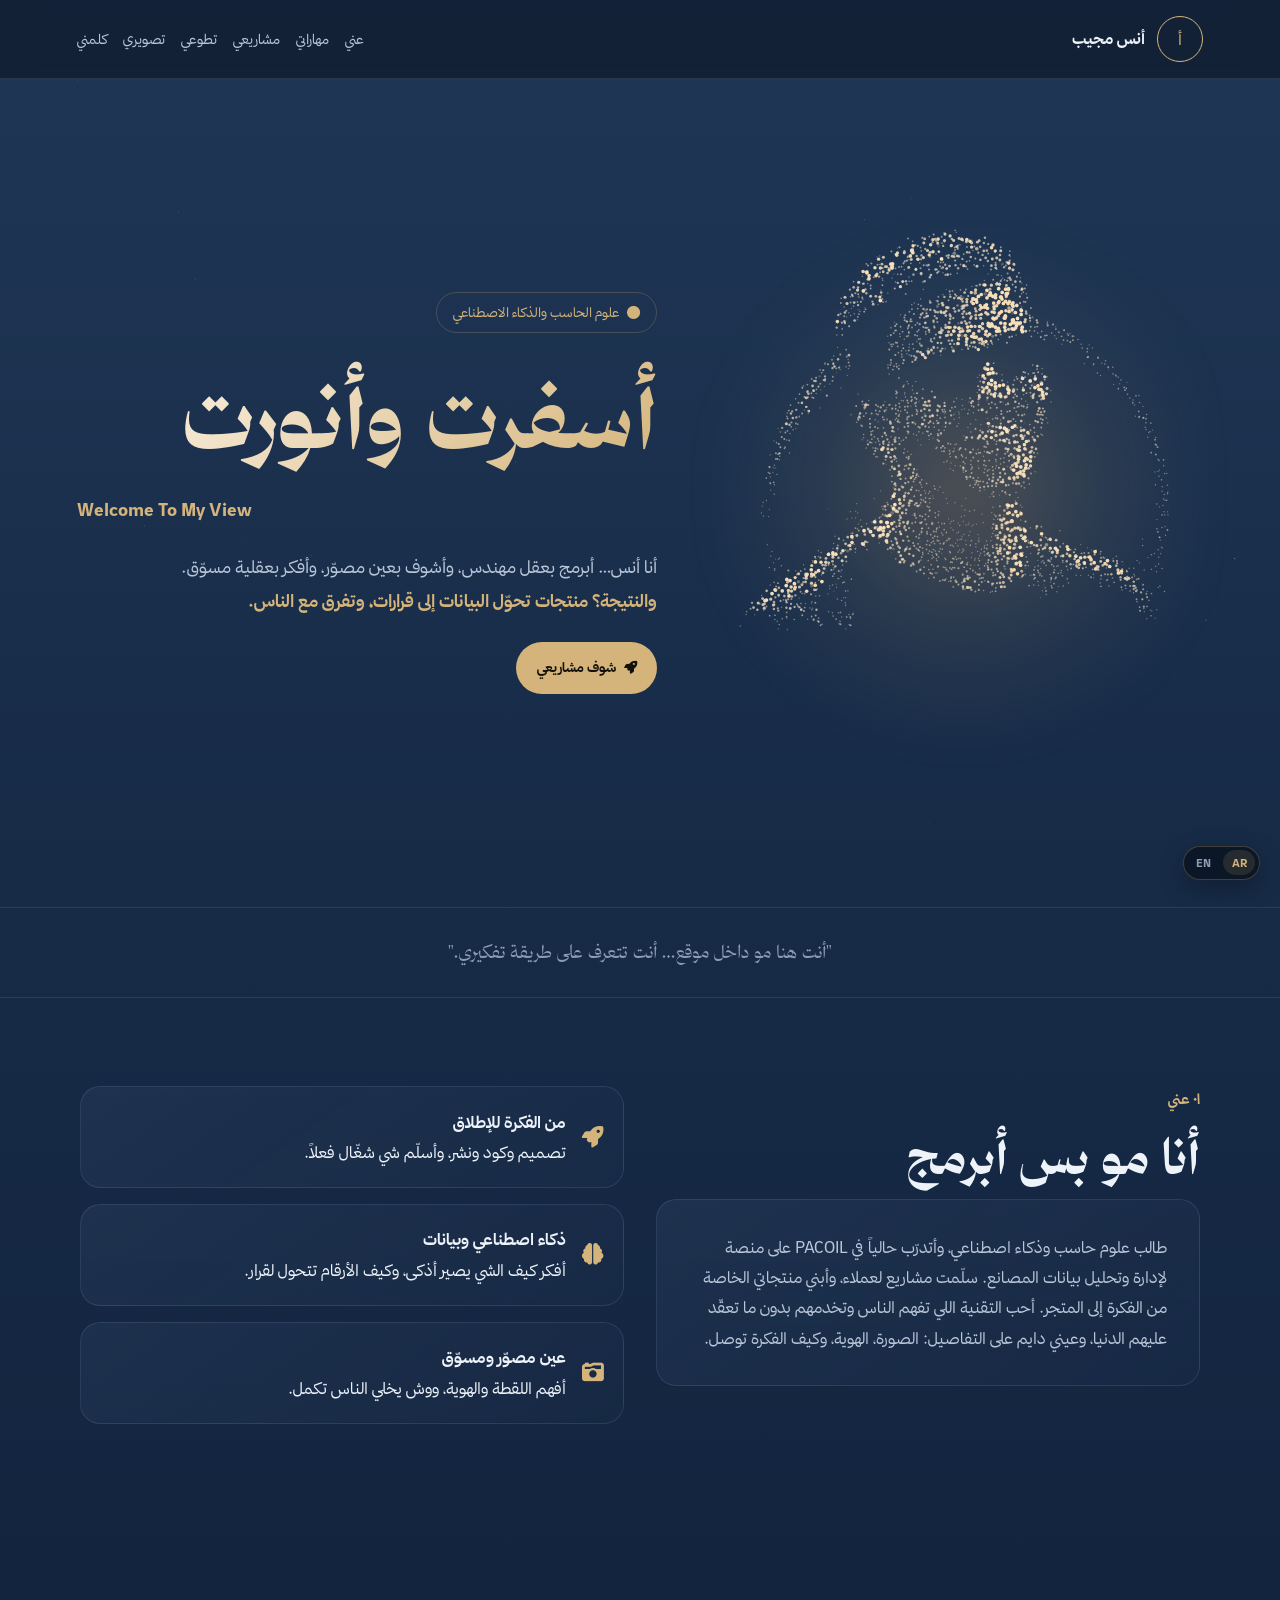
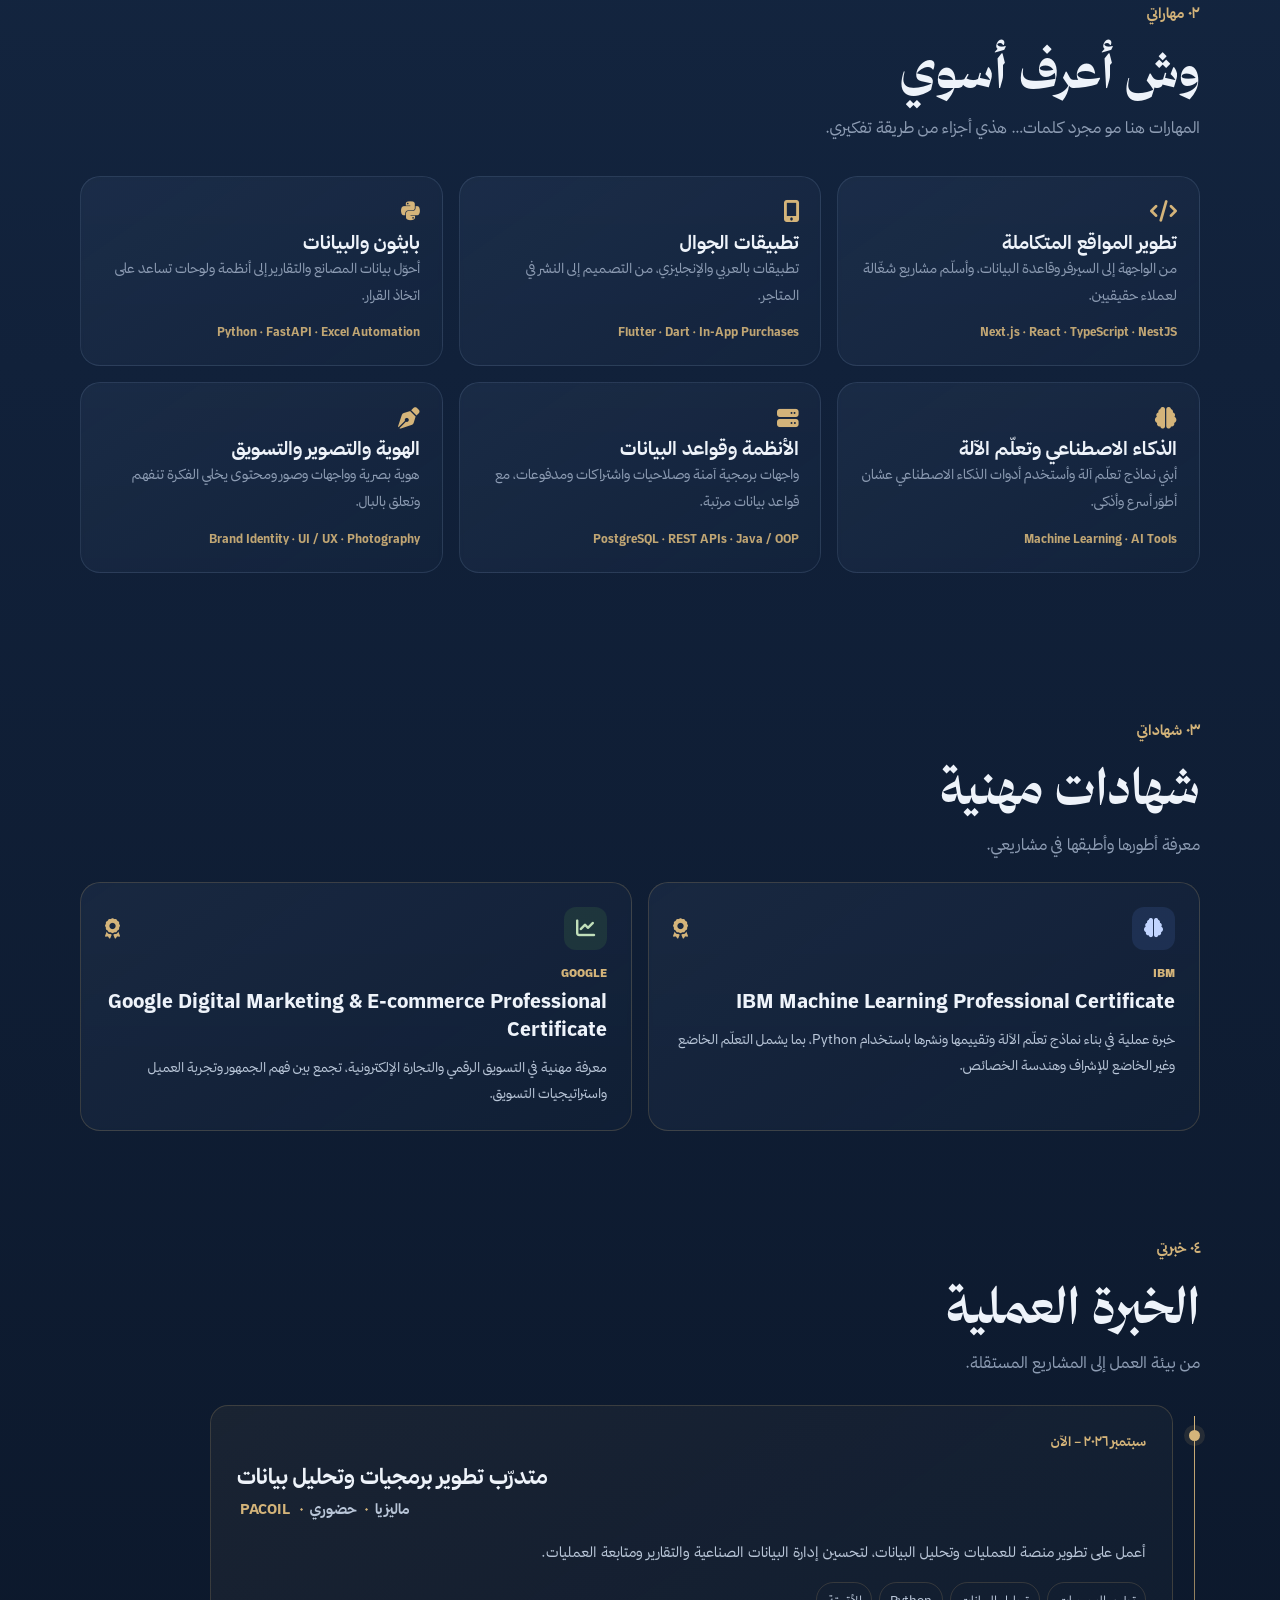
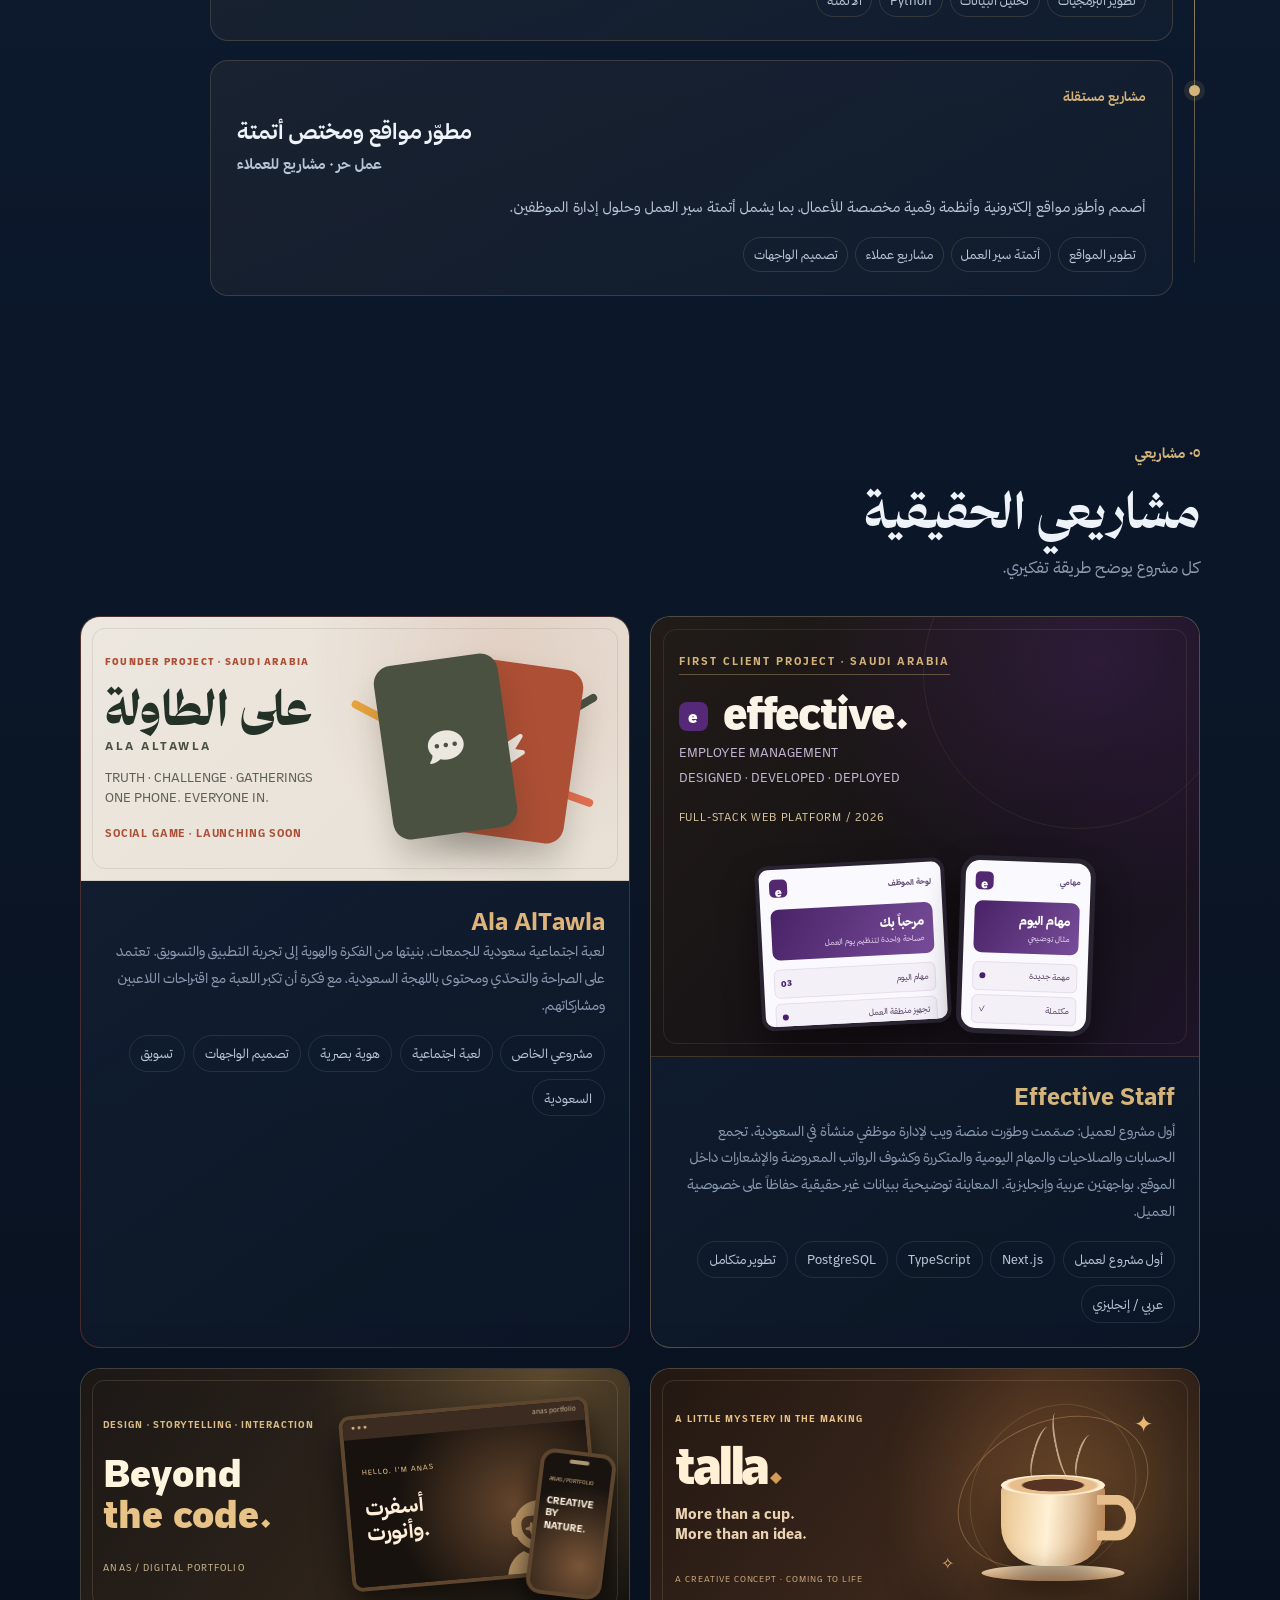
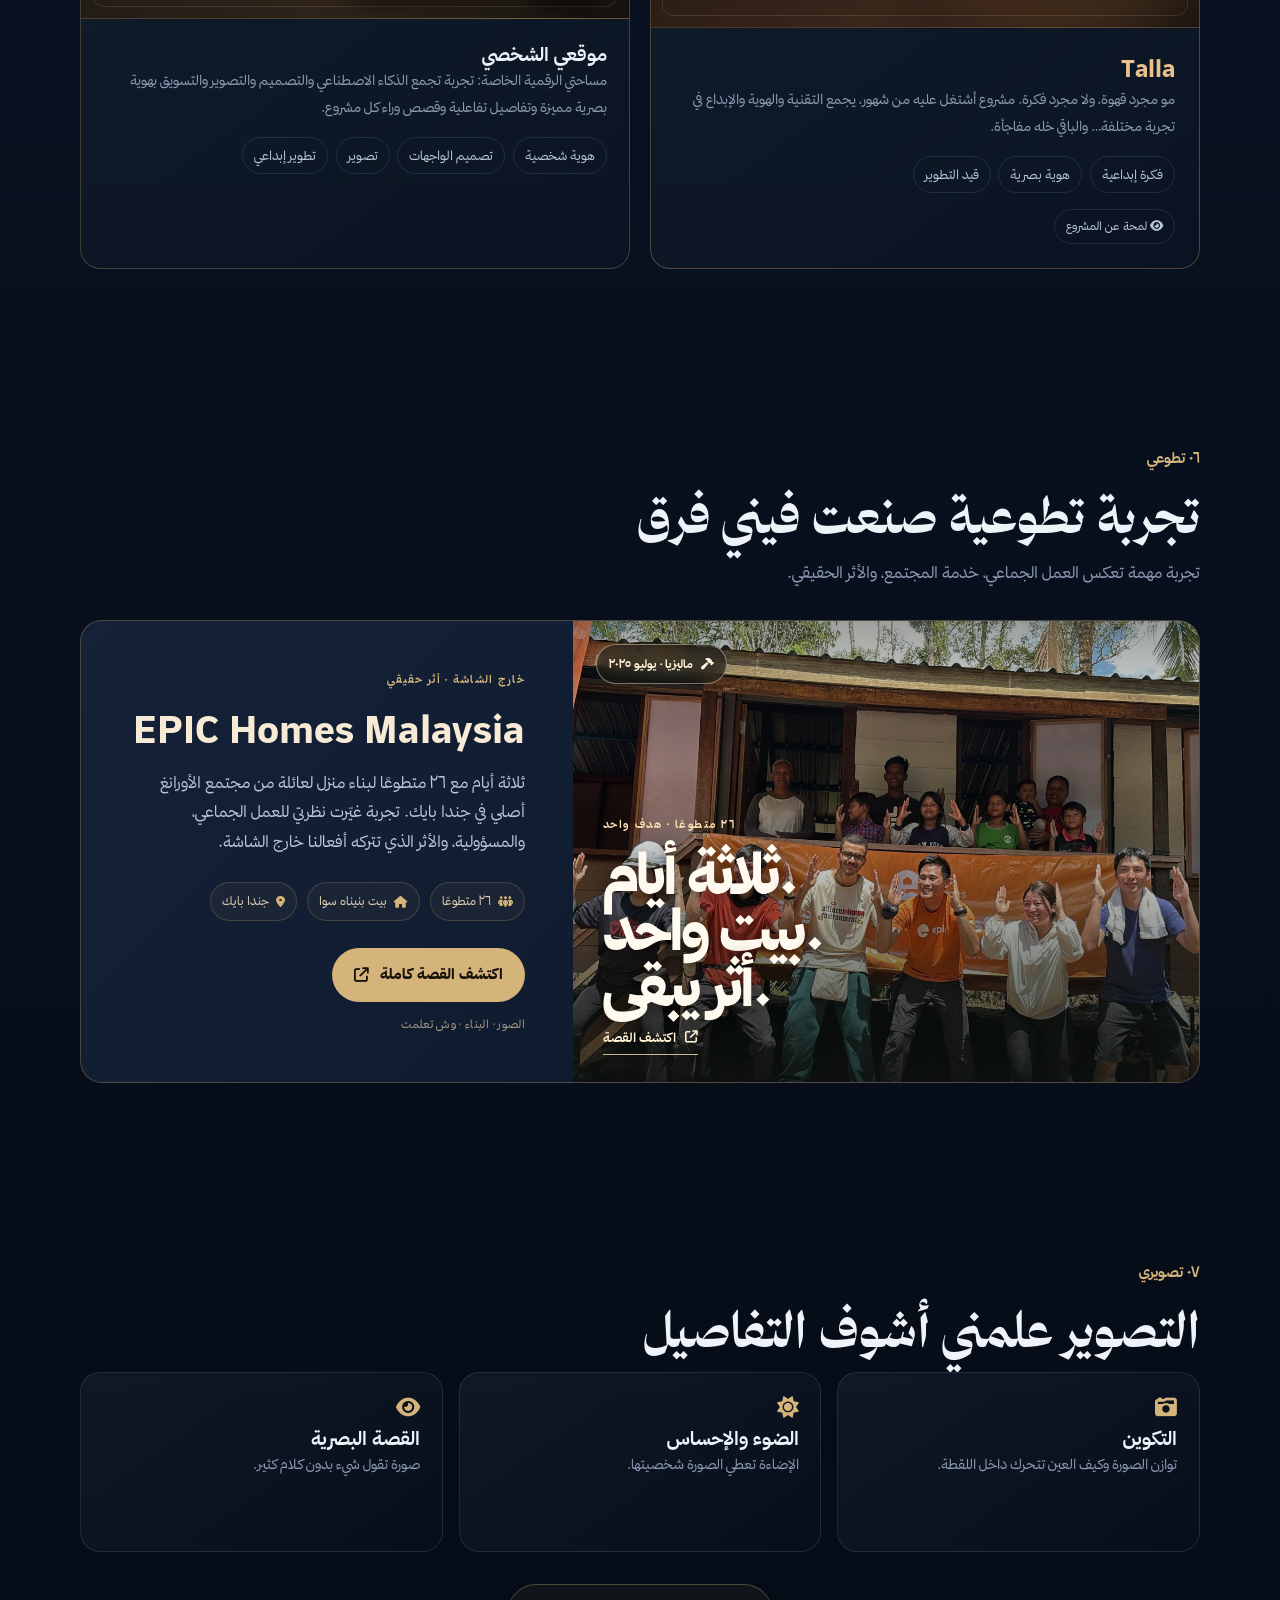
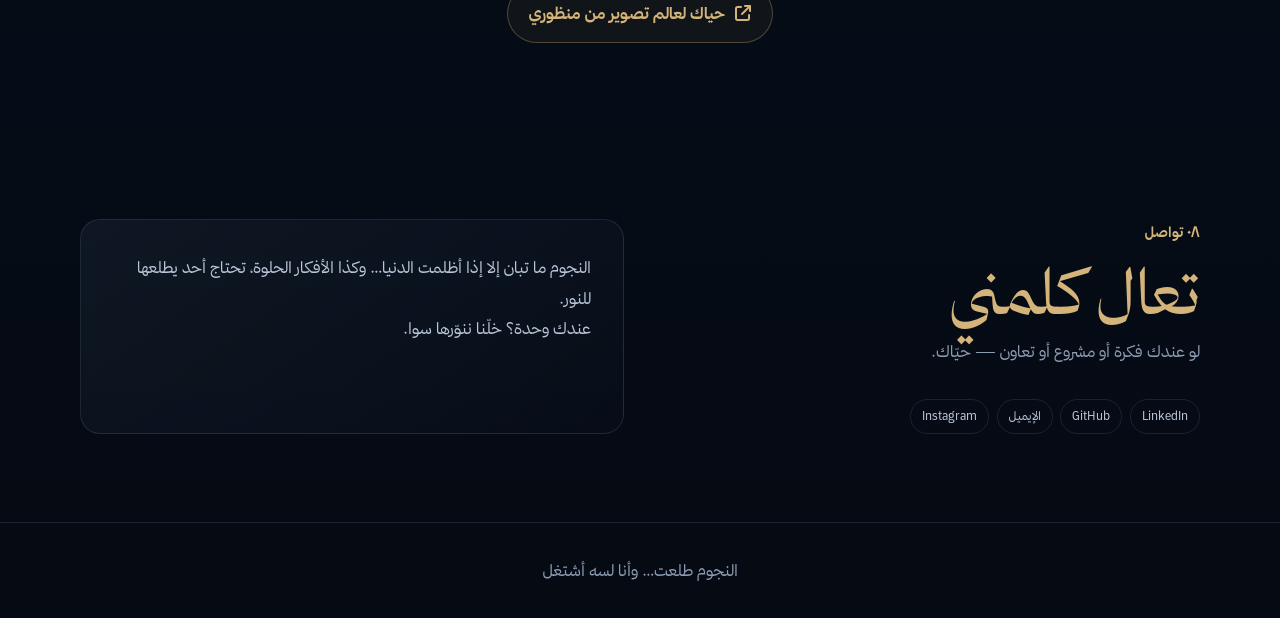
==== commit df8ad38a: "Add missing English description for Ala AlTawla Co-Authored-By: Claude Opus 5.5 <noreply@anthropic.c" ====
--- a/index.html
+++ b/index.html
@@ -359,7 +359,7 @@
 <div class="modal" id="projectModal" onclick="if(event.target===this)closeModal()"><div class="card modal-card"><button class="modal-close" onclick="closeModal()"><i class="fa-solid fa-xmark"></i></button><div class="modal-icon" id="modalIcon"></div><h3 id="modalTitle"></h3><p id="modalText"></p></div></div>
 <script>
 const translations=['Welcome To My View','You lit up the place','Berseri dan bercahaya','蓬荜生辉','Du bringst Licht herein','Iluminaste el lugar'];let currentTranslation=0;const heroTranslation=document.getElementById('heroTranslation');setInterval(()=>{heroTranslation.classList.add('hide');setTimeout(()=>{currentTranslation=(currentTranslation+1)%translations.length;heroTranslation.textContent=translations[currentTranslation];heroTranslation.classList.remove('hide')},450)},3000);
-const i18n={ar:{navAbout:'عني',navSkills:'مهاراتي',navProjects:'مشاريعي',navVolunteering:'تطوعي',navPhotography:'تصويري',navContact:'كلمني',badge:'علوم الحاسب والذكاء الاصطناعي',heroTitle:'أسفرت وأنورت',heroLead:'أنا أنس… أبرمج بعقل مهندس، وأشوف بعين مصوّر، وأفكر بعقلية مسوّق.<br><b style="color:var(--gold)">والنتيجة؟ منتجات تحوّل البيانات إلى قرارات، وتفرق مع الناس.</b>',heroBtn:'شوف مشاريعي',quote:'"أنت هنا مو داخل موقع… أنت تتعرف على طريقة تفكيري."',aboutLabel:'٠١ عني',aboutTitle:'أنا مو بس أبرمج',aboutText:'طالب علوم حاسب وذكاء اصطناعي، وأتدرّب حالياً في PACOIL على منصة لإدارة وتحليل بيانات المصانع. سلّمت مشاريع لعملاء، وأبني منتجاتي الخاصة من الفكرة إلى المتجر. أحب التقنية اللي تفهم الناس وتخدمهم بدون ما تعقّد عليهم الدنيا، وعيني دايم على التفاصيل: الصورة، الهوية، وكيف الفكرة توصل.',miniBuildTitle:'من الفكرة للإطلاق',miniBuild:'تصميم وكود ونشر، وأسلّم شي شغّال فعلاً.',miniAiTitle:'ذكاء اصطناعي وبيانات',miniAi:'أفكر كيف الشي يصير أذكى، وكيف الأرقام تتحول لقرار.',miniEyeTitle:'عين مصوّر ومسوّق',miniEye:'أفهم اللقطة والهوية، ووش يخلي الناس تكمل.',skillsLabel:'٠٢ مهاراتي',skillsTitle:'وش أعرف أسوي',skillsSub:'المهارات هنا مو مجرد كلمات… هذي أجزاء من طريقة تفكيري.',certLabel:'٠٣ شهاداتي',expLabel:'٠٤ خبرتي',expTitle:'الخبرة العملية',expSub:'من بيئة العمل إلى المشاريع المستقلة.',expPacoilDate:'سبتمبر ٢٠٢٦ – الآن',expPacoilDesc:'أعمل على تطوير منصة للعمليات وتحليل البيانات، لتحسين إدارة البيانات الصناعية والتقارير ومتابعة العمليات.',expFreelanceDate:'مشاريع مستقلة',expFreelanceCompany:'عمل حر · مشاريع للعملاء',expFreelanceDesc:'أصمم وأطوّر مواقع إلكترونية وأنظمة رقمية مخصصة للأعمال، بما يشمل أتمتة سير العمل وحلول إدارة الموظفين.',certTitle:'شهادات مهنية',certSub:'معرفة أطورها وأطبقها في مشاريعي.',certIbmDesc:'خبرة عملية في بناء نماذج تعلّم الآلة وتقييمها ونشرها باستخدام Python، بما يشمل التعلّم الخاضع وغير الخاضع للإشراف وهندسة الخصائص.',certGoogleDesc:'معرفة مهنية في التسويق الرقمي والتجارة الإلكترونية، تجمع بين فهم الجمهور وتجربة العميل واستراتيجيات التسويق.',skillWeb:'من الواجهة إلى السيرفر وقاعدة البيانات، وأسلّم مشاريع شغّالة لعملاء حقيقيين.',skillMobile:'تطبيقات بالعربي والإنجليزي، من التصميم إلى النشر في المتاجر.',skillData:'أحوّل بيانات المصانع والتقارير إلى أنظمة ولوحات تساعد على اتخاذ القرار.',skillAi:'أبني نماذج تعلّم آلة وأستخدم أدوات الذكاء الاصطناعي عشان أطوّر أسرع وأذكى.',skillBackend:'واجهات برمجية آمنة وصلاحيات واشتراكات ومدفوعات، مع قواعد بيانات مرتبة.',skillCreative:'هوية بصرية وواجهات وصور ومحتوى يخلي الفكرة تنفهم وتعلق بالبال.',projectsLabel:'٠٥ مشاريعي',projectsTitle:'مشاريعي الحقيقية',projectsSub:'كل مشروع يوضح طريقة تفكيري.',effectiveDesc:'أول مشروع لعميل: صمّمت وطوّرت منصة ويب لإدارة موظفي منشأة في السعودية، تجمع الحسابات والصلاحيات والمهام اليومية والمتكررة وكشوف الرواتب المعروضة والإشعارات داخل الموقع، بواجهتين عربية وإنجليزية. المعاينة توضيحية ببيانات غير حقيقية حفاظاً على خصوصية العميل.',amovaDesc:'مشروعي المستقل قيد التطوير: منصة اكتشاف وانتقال إلى ماليزيا تجمع الدراسة والسياحة والسكن والحياة اليومية، مع مطابقة الجامعات ومساعد ذكي يركّز على المعلومات الموثوقة ومصادرها.',alaaltawlaDesc:'لعبة اجتماعية سعودية للجمعات، بنيتها من الفكرة والهوية إلى تجربة التطبيق والتسويق. تعتمد على الصراحة والتحدّي ومحتوى باللهجة السعودية، مع فكرة أن تكبر اللعبة مع اقتراحات اللاعبين ومشاركاتهم.',tallaDesc:'مو مجرد قهوة، ولا مجرد فكرة. مشروع أشتغل عليه من شهور، يجمع التقنية والهوية والإبداع في تجربة مختلفة… والباقي خله مفاجأة.',taibeeenDesc:'مشروع طلابي ومجتمعي فيه تسويق، بناء هوية، صناعة محتوى، وفهم الجمهور.',portfolioDesc:'مساحتي الرقمية الخاصة: تجربة تجمع الذكاء الاصطناعي والتصميم والتصوير والتسويق بهوية بصرية مميزة وتفاصيل تفاعلية وقصص وراء كل مشروع.',viewProject:'لمحة عن المشروع',viewExperience:'عرض التجربة',volLabel:'٠٦ تطوعي',volTitle:'تجربة تطوعية صنعت فيني فرق',volSub:'تجربة مهمة تعكس العمل الجماعي، خدمة المجتمع، والأثر الحقيقي.',epicDesc:'ثلاثة أيام مع ٢٦ متطوعًا لبناء منزل لعائلة من مجتمع الأورانغ أصلي في جندا بايك. تجربة غيّرت نظرتي للعمل الجماعي، والمسؤولية، والأثر الذي تتركه أفعالنا خارج الشاشة.',epicCta:'اكتشف القصة كاملة',photoLabel:'٠٧ تصويري',photoTitle:'التصوير علمني أشوف التفاصيل',compositionDesc:'توازن الصورة وكيف العين تتحرك داخل اللقطة.',lightDesc:'الإضاءة تعطي الصورة شخصيتها.',storyDesc:'صورة تقول شيء بدون كلام كثير.',photoBtn:'حياك لعالم تصوير من منظوري',contactLabel:'٠٨ تواصل',contactTitle:'تعال كلمني',contactSub:'لو عندك فكرة أو مشروع أو تعاون — حيّاك.',contactCard:'النجوم ما تبان إلا إذا أظلمت الدنيا… وكذا الأفكار الحلوة، تحتاج أحد يطلعها للنور.<br>عندك وحدة؟ خلّنا ننوّرها سوا.',footer:'النجوم طلعت… وأنا لسه أشتغل'},en:{navAbout:'About',navSkills:'Skills',navProjects:'Projects',navVolunteering:'Volunteering',navPhotography:'Photography',navContact:'Contact',badge:'Computer Science & Artificial Intelligence',heroTitle:'My Portfolio',heroLead:'Engineering taught me how things work. Photography taught me what’s worth noticing. Marketing taught me why any of it matters.<br><b style="color:var(--gold)">I’m Anas, and I build products where all three meet.</b>',heroBtn:'View Projects',quote:'"This is not just a website — it is a look into how I think."',aboutLabel:'01 ABOUT',aboutTitle:'I’m not just coding.',aboutText:'I’m a Computer Science & AI student, currently interning at PACOIL, building a platform to manage and analyse industrial data. I’ve delivered projects for clients and I build my own products, from the first idea to the App Store. I like technology that understands people and helps them without making life complicated, and I always notice the details: the photo, the identity, and how an idea lands.',miniBuildTitle:'Idea to Launch',miniBuild:'Design, code and release. I ship things that actually work.',miniAiTitle:'AI & Data',miniAi:'I think about how things get smarter and how numbers become decisions.',miniEyeTitle:'A Photographer’s & Marketer’s Eye',miniEye:'I understand the frame, the identity, and what keeps people interested.',skillsLabel:'02 SKILLS',skillsTitle:'What I Work With',skillsSub:'These skills are not just words. They are parts of how I think.',certLabel:'03 CERTIFICATIONS',expLabel:'04 EXPERIENCE',expTitle:'Professional Experience',expSub:'From industry experience to independent client work.',expPacoilDate:'SEP 2026 – PRESENT',expPacoilDesc:'Developing an operations and analytics platform to improve industrial data management, reporting and operational visibility.',expFreelanceDate:'INDEPENDENT PROJECTS',expFreelanceCompany:'Freelance · Client projects',expFreelanceDesc:'Designing and developing websites and custom digital systems for businesses, including workflow automation and employee-management solutions.',certTitle:'Professional Certificates',certSub:'Learning I bring into the work I create.',certIbmDesc:'Hands-on experience building, evaluating and deploying machine learning models with Python, including supervised and unsupervised learning and feature engineering.',certGoogleDesc:'Professional learning in digital marketing and e-commerce, from understanding audiences to customer experience and marketing strategy.',skillWeb:'Front end to server to database, shipped and running for real clients.',skillMobile:'Bilingual Arabic and English apps, from design to App Store release.',skillData:'Turning industrial data and reports into systems and dashboards that support decisions.',skillAi:'Building machine learning models and using AI tools to build faster and smarter.',skillBackend:'Secure APIs, roles, subscriptions and payments on well-structured databases.',skillCreative:'Visual identity, interfaces, photos and content that make an idea land and stick.',projectsLabel:'05 PROJECTS',projectsTitle:'Real Projects',projectsSub:'Each project shows a part of how I think.',effectiveDesc:'My first client project: I designed and developed a bilingual staff-management web platform for a business in Saudi Arabia, featuring role-based accounts, daily and recurring tasks, view-only salary statements, and in-site notifications. The preview uses fictional data to protect client privacy.',amovaDesc:'My independent product in development: an AI-powered Malaysia discovery and relocation platform spanning study, travel, housing and everyday life, with university matching and source-aware guidance.',tallaDesc:'More than coffee, more than an idea. A concept taking shape over months, blending technology, identity and creativity. The rest is still a surprise.',taibeeenDesc:'A student and community project involving marketing, identity building, content creation, and audience understanding.',portfolioDesc:'My personal digital space, connecting AI, design, photography and marketing through a distinctive visual identity, thoughtful interactions and the stories behind every project.',viewProject:'View Project',viewExperience:'View Experience',volLabel:'06 VOLUNTEERING',volTitle:'A Volunteering Experience That Shaped Me',volSub:'A meaningful experience reflecting teamwork, community service, and real impact.',epicDesc:'Three days alongside 26 volunteers building a home for an Orang Asli family in Janda Baik. A hands-on experience that changed how I see teamwork, responsibility and impact beyond the screen.',epicCta:'Explore the full story',photoLabel:'07 PHOTOGRAPHY',photoTitle:'Photography Taught Me To Notice Details',compositionDesc:'Balance inside the frame and how the eye moves through it.',lightDesc:'Light gives a photo its personality.',storyDesc:'An image that says something without needing too many words.',photoBtn:'Welcome To My View',contactLabel:'08 CONTACT',contactTitle:'Let’s Connect',contactSub:'If you have an idea, project, or collaboration — you are welcome.',contactCard:'The best ideas start out like stars at dusk: faint, easy to miss, waiting for someone to notice.<br>Got one? Let’s bring it to light together.',footer:'The stars are out. I’m still at it.'}};
+const i18n={ar:{navAbout:'عني',navSkills:'مهاراتي',navProjects:'مشاريعي',navVolunteering:'تطوعي',navPhotography:'تصويري',navContact:'كلمني',badge:'علوم الحاسب والذكاء الاصطناعي',heroTitle:'أسفرت وأنورت',heroLead:'أنا أنس… أبرمج بعقل مهندس، وأشوف بعين مصوّر، وأفكر بعقلية مسوّق.<br><b style="color:var(--gold)">والنتيجة؟ منتجات تحوّل البيانات إلى قرارات، وتفرق مع الناس.</b>',heroBtn:'شوف مشاريعي',quote:'"أنت هنا مو داخل موقع… أنت تتعرف على طريقة تفكيري."',aboutLabel:'٠١ عني',aboutTitle:'أنا مو بس أبرمج',aboutText:'طالب علوم حاسب وذكاء اصطناعي، وأتدرّب حالياً في PACOIL على منصة لإدارة وتحليل بيانات المصانع. سلّمت مشاريع لعملاء، وأبني منتجاتي الخاصة من الفكرة إلى المتجر. أحب التقنية اللي تفهم الناس وتخدمهم بدون ما تعقّد عليهم الدنيا، وعيني دايم على التفاصيل: الصورة، الهوية، وكيف الفكرة توصل.',miniBuildTitle:'من الفكرة للإطلاق',miniBuild:'تصميم وكود ونشر، وأسلّم شي شغّال فعلاً.',miniAiTitle:'ذكاء اصطناعي وبيانات',miniAi:'أفكر كيف الشي يصير أذكى، وكيف الأرقام تتحول لقرار.',miniEyeTitle:'عين مصوّر ومسوّق',miniEye:'أفهم اللقطة والهوية، ووش يخلي الناس تكمل.',skillsLabel:'٠٢ مهاراتي',skillsTitle:'وش أعرف أسوي',skillsSub:'المهارات هنا مو مجرد كلمات… هذي أجزاء من طريقة تفكيري.',certLabel:'٠٣ شهاداتي',expLabel:'٠٤ خبرتي',expTitle:'الخبرة العملية',expSub:'من بيئة العمل إلى المشاريع المستقلة.',expPacoilDate:'سبتمبر ٢٠٢٦ – الآن',expPacoilDesc:'أعمل على تطوير منصة للعمليات وتحليل البيانات، لتحسين إدارة البيانات الصناعية والتقارير ومتابعة العمليات.',expFreelanceDate:'مشاريع مستقلة',expFreelanceCompany:'عمل حر · مشاريع للعملاء',expFreelanceDesc:'أصمم وأطوّر مواقع إلكترونية وأنظمة رقمية مخصصة للأعمال، بما يشمل أتمتة سير العمل وحلول إدارة الموظفين.',certTitle:'شهادات مهنية',certSub:'معرفة أطورها وأطبقها في مشاريعي.',certIbmDesc:'خبرة عملية في بناء نماذج تعلّم الآلة وتقييمها ونشرها باستخدام Python، بما يشمل التعلّم الخاضع وغير الخاضع للإشراف وهندسة الخصائص.',certGoogleDesc:'معرفة مهنية في التسويق الرقمي والتجارة الإلكترونية، تجمع بين فهم الجمهور وتجربة العميل واستراتيجيات التسويق.',skillWeb:'من الواجهة إلى السيرفر وقاعدة البيانات، وأسلّم مشاريع شغّالة لعملاء حقيقيين.',skillMobile:'تطبيقات بالعربي والإنجليزي، من التصميم إلى النشر في المتاجر.',skillData:'أحوّل بيانات المصانع والتقارير إلى أنظمة ولوحات تساعد على اتخاذ القرار.',skillAi:'أبني نماذج تعلّم آلة وأستخدم أدوات الذكاء الاصطناعي عشان أطوّر أسرع وأذكى.',skillBackend:'واجهات برمجية آمنة وصلاحيات واشتراكات ومدفوعات، مع قواعد بيانات مرتبة.',skillCreative:'هوية بصرية وواجهات وصور ومحتوى يخلي الفكرة تنفهم وتعلق بالبال.',projectsLabel:'٠٥ مشاريعي',projectsTitle:'مشاريعي الحقيقية',projectsSub:'كل مشروع يوضح طريقة تفكيري.',effectiveDesc:'أول مشروع لعميل: صمّمت وطوّرت منصة ويب لإدارة موظفي منشأة في السعودية، تجمع الحسابات والصلاحيات والمهام اليومية والمتكررة وكشوف الرواتب المعروضة والإشعارات داخل الموقع، بواجهتين عربية وإنجليزية. المعاينة توضيحية ببيانات غير حقيقية حفاظاً على خصوصية العميل.',amovaDesc:'مشروعي المستقل قيد التطوير: منصة اكتشاف وانتقال إلى ماليزيا تجمع الدراسة والسياحة والسكن والحياة اليومية، مع مطابقة الجامعات ومساعد ذكي يركّز على المعلومات الموثوقة ومصادرها.',alaaltawlaDesc:'لعبة اجتماعية سعودية للجمعات، بنيتها من الفكرة والهوية إلى تجربة التطبيق والتسويق. تعتمد على الصراحة والتحدّي ومحتوى باللهجة السعودية، مع فكرة أن تكبر اللعبة مع اقتراحات اللاعبين ومشاركاتهم.',tallaDesc:'مو مجرد قهوة، ولا مجرد فكرة. مشروع أشتغل عليه من شهور، يجمع التقنية والهوية والإبداع في تجربة مختلفة… والباقي خله مفاجأة.',taibeeenDesc:'مشروع طلابي ومجتمعي فيه تسويق، بناء هوية، صناعة محتوى، وفهم الجمهور.',portfolioDesc:'مساحتي الرقمية الخاصة: تجربة تجمع الذكاء الاصطناعي والتصميم والتصوير والتسويق بهوية بصرية مميزة وتفاصيل تفاعلية وقصص وراء كل مشروع.',viewProject:'لمحة عن المشروع',viewExperience:'عرض التجربة',volLabel:'٠٦ تطوعي',volTitle:'تجربة تطوعية صنعت فيني فرق',volSub:'تجربة مهمة تعكس العمل الجماعي، خدمة المجتمع، والأثر الحقيقي.',epicDesc:'ثلاثة أيام مع ٢٦ متطوعًا لبناء منزل لعائلة من مجتمع الأورانغ أصلي في جندا بايك. تجربة غيّرت نظرتي للعمل الجماعي، والمسؤولية، والأثر الذي تتركه أفعالنا خارج الشاشة.',epicCta:'اكتشف القصة كاملة',photoLabel:'٠٧ تصويري',photoTitle:'التصوير علمني أشوف التفاصيل',compositionDesc:'توازن الصورة وكيف العين تتحرك داخل اللقطة.',lightDesc:'الإضاءة تعطي الصورة شخصيتها.',storyDesc:'صورة تقول شيء بدون كلام كثير.',photoBtn:'حياك لعالم تصوير من منظوري',contactLabel:'٠٨ تواصل',contactTitle:'تعال كلمني',contactSub:'لو عندك فكرة أو مشروع أو تعاون — حيّاك.',contactCard:'النجوم ما تبان إلا إذا أظلمت الدنيا… وكذا الأفكار الحلوة، تحتاج أحد يطلعها للنور.<br>عندك وحدة؟ خلّنا ننوّرها سوا.',footer:'النجوم طلعت… وأنا لسه أشتغل'},en:{navAbout:'About',navSkills:'Skills',navProjects:'Projects',navVolunteering:'Volunteering',navPhotography:'Photography',navContact:'Contact',badge:'Computer Science & Artificial Intelligence',heroTitle:'My Portfolio',heroLead:'Engineering taught me how things work. Photography taught me what’s worth noticing. Marketing taught me why any of it matters.<br><b style="color:var(--gold)">I’m Anas, and I build products where all three meet.</b>',heroBtn:'View Projects',quote:'"This is not just a website — it is a look into how I think."',aboutLabel:'01 ABOUT',aboutTitle:'I’m not just coding.',aboutText:'I’m a Computer Science & AI student, currently interning at PACOIL, building a platform to manage and analyse industrial data. I’ve delivered projects for clients and I build my own products, from the first idea to the App Store. I like technology that understands people and helps them without making life complicated, and I always notice the details: the photo, the identity, and how an idea lands.',miniBuildTitle:'Idea to Launch',miniBuild:'Design, code and release. I ship things that actually work.',miniAiTitle:'AI & Data',miniAi:'I think about how things get smarter and how numbers become decisions.',miniEyeTitle:'A Photographer’s & Marketer’s Eye',miniEye:'I understand the frame, the identity, and what keeps people interested.',skillsLabel:'02 SKILLS',skillsTitle:'What I Work With',skillsSub:'These skills are not just words. They are parts of how I think.',certLabel:'03 CERTIFICATIONS',expLabel:'04 EXPERIENCE',expTitle:'Professional Experience',expSub:'From industry experience to independent client work.',expPacoilDate:'SEP 2026 – PRESENT',expPacoilDesc:'Developing an operations and analytics platform to improve industrial data management, reporting and operational visibility.',expFreelanceDate:'INDEPENDENT PROJECTS',expFreelanceCompany:'Freelance · Client projects',expFreelanceDesc:'Designing and developing websites and custom digital systems for businesses, including workflow automation and employee-management solutions.',certTitle:'Professional Certificates',certSub:'Learning I bring into the work I create.',certIbmDesc:'Hands-on experience building, evaluating and deploying machine learning models with Python, including supervised and unsupervised learning and feature engineering.',certGoogleDesc:'Professional learning in digital marketing and e-commerce, from understanding audiences to customer experience and marketing strategy.',skillWeb:'Front end to server to database, shipped and running for real clients.',skillMobile:'Bilingual Arabic and English apps, from design to App Store release.',skillData:'Turning industrial data and reports into systems and dashboards that support decisions.',skillAi:'Building machine learning models and using AI tools to build faster and smarter.',skillBackend:'Secure APIs, roles, subscriptions and payments on well-structured databases.',skillCreative:'Visual identity, interfaces, photos and content that make an idea land and stick.',projectsLabel:'05 PROJECTS',projectsTitle:'Real Projects',projectsSub:'Each project shows a part of how I think.',effectiveDesc:'My first client project: I designed and developed a bilingual staff-management web platform for a business in Saudi Arabia, featuring role-based accounts, daily and recurring tasks, view-only salary statements, and in-site notifications. The preview uses fictional data to protect client privacy.',amovaDesc:'My independent product in development: an AI-powered Malaysia discovery and relocation platform spanning study, travel, housing and everyday life, with university matching and source-aware guidance.',alaaltawlaDesc:'A Saudi party game made for real get-togethers. I took it from the first idea and brand identity all the way to the app and its marketing. It runs on honesty, dares and content written in Saudi dialect, and it’s built to grow with the questions and challenges players suggest.',tallaDesc:'More than coffee, more than an idea. A concept taking shape over months, blending technology, identity and creativity. The rest is still a surprise.',taibeeenDesc:'A student and community project involving marketing, identity building, content creation, and audience understanding.',portfolioDesc:'My personal digital space, connecting AI, design, photography and marketing through a distinctive visual identity, thoughtful interactions and the stories behind every project.',viewProject:'View Project',viewExperience:'View Experience',volLabel:'06 VOLUNTEERING',volTitle:'A Volunteering Experience That Shaped Me',volSub:'A meaningful experience reflecting teamwork, community service, and real impact.',epicDesc:'Three days alongside 26 volunteers building a home for an Orang Asli family in Janda Baik. A hands-on experience that changed how I see teamwork, responsibility and impact beyond the screen.',epicCta:'Explore the full story',photoLabel:'07 PHOTOGRAPHY',photoTitle:'Photography Taught Me To Notice Details',compositionDesc:'Balance inside the frame and how the eye moves through it.',lightDesc:'Light gives a photo its personality.',storyDesc:'An image that says something without needing too many words.',photoBtn:'Welcome To My View',contactLabel:'08 CONTACT',contactTitle:'Let’s Connect',contactSub:'If you have an idea, project, or collaboration — you are welcome.',contactCard:'The best ideas start out like stars at dusk: faint, easy to miss, waiting for someone to notice.<br>Got one? Let’s bring it to light together.',footer:'The stars are out. I’m still at it.'}};
 function setLang(lang){document.documentElement.lang=lang;document.documentElement.dir=lang==='ar'?'rtl':'ltr';localStorage.setItem('siteLang',lang);document.querySelectorAll('[data-lang-btn]').forEach(b=>b.classList.toggle('active',b.dataset.langBtn===lang));document.querySelectorAll('[data-i18n]').forEach(el=>{const k=el.dataset.i18n;if(i18n[lang][k])el.textContent=i18n[lang][k]});document.querySelectorAll('[data-i18n-html]').forEach(el=>{const k=el.dataset.i18nHtml;if(i18n[lang][k])el.innerHTML=i18n[lang][k]});document.querySelectorAll('[data-ar]').forEach(el=>{if(el.dataset.en===undefined)el.dataset.en=el.innerHTML;el.innerHTML=lang==='ar'?el.dataset.ar:el.dataset.en})}document.querySelectorAll('[data-lang-btn]').forEach(btn=>btn.addEventListener('click',()=>setLang(btn.dataset.langBtn)));setLang(localStorage.getItem('siteLang')||'ar');
 const intro=document.getElementById('introOverlay');function finishIntro(){intro.classList.add('done');document.body.classList.remove('intro-lock')}document.getElementById('enterSite').onclick=finishIntro;document.getElementById('skipIntro').onclick=finishIntro;setTimeout(finishIntro,2000);['wheel','touchmove','keydown','pointerdown'].forEach(e=>window.addEventListener(e,finishIntro,{once:true,passive:true}));
 function openModal(type){const lang=localStorage.getItem('siteLang')||'ar';const data={talla:{icon:'<i class="fa-solid fa-mug-hot"></i>',title:'Talla',ar:'وراء Talla شهور من التجربة والتفكير في التفاصيل. القهوة جزء من الحكاية، لكن الفكرة أكبر من كذا. قريباً بتشوف كيف تجتمع الأشياء اللي أحبها في تجربة واحدة.',en:'Months of experiments and attention to detail are going into Talla. Coffee is part of the story, but the idea goes further. A glimpse of what happens when my interests meet in one experience.'}}[type];document.getElementById('modalIcon').innerHTML=data.icon;document.getElementById('modalTitle').textContent=data.title;document.getElementById('modalText').textContent=data[lang];document.getElementById('projectModal').classList.add('open')}function closeModal(){document.getElementById('projectModal').classList.remove('open')}document.addEventListener('keydown',e=>{if(e.key==='Escape')closeModal()});
--- a/assets/blue-hour.css
+++ b/assets/blue-hour.css
@@ -7,7 +7,7 @@
   --sky:linear-gradient(180deg,#1f3756 0%,#172b47 12%,#11213a 28%,#0c182b 48%,#08111f 70%,#050a13 100%)}
 
 body{background:var(--sky)!important;background-color:#050a13!important;min-height:100vh}
-#night-sky{position:fixed;inset:0;width:100%;height:100%;z-index:-1;pointer-events:none}
+#night-sky{position:fixed;top:0;left:0;width:100%;height:100%;height:100lvh;z-index:-1;pointer-events:none}
 
 /* Solid surfaces that used warm black */
 nav:not([class]){background:rgba(14,26,44,.72)!important;border-bottom-color:var(--border)!important}
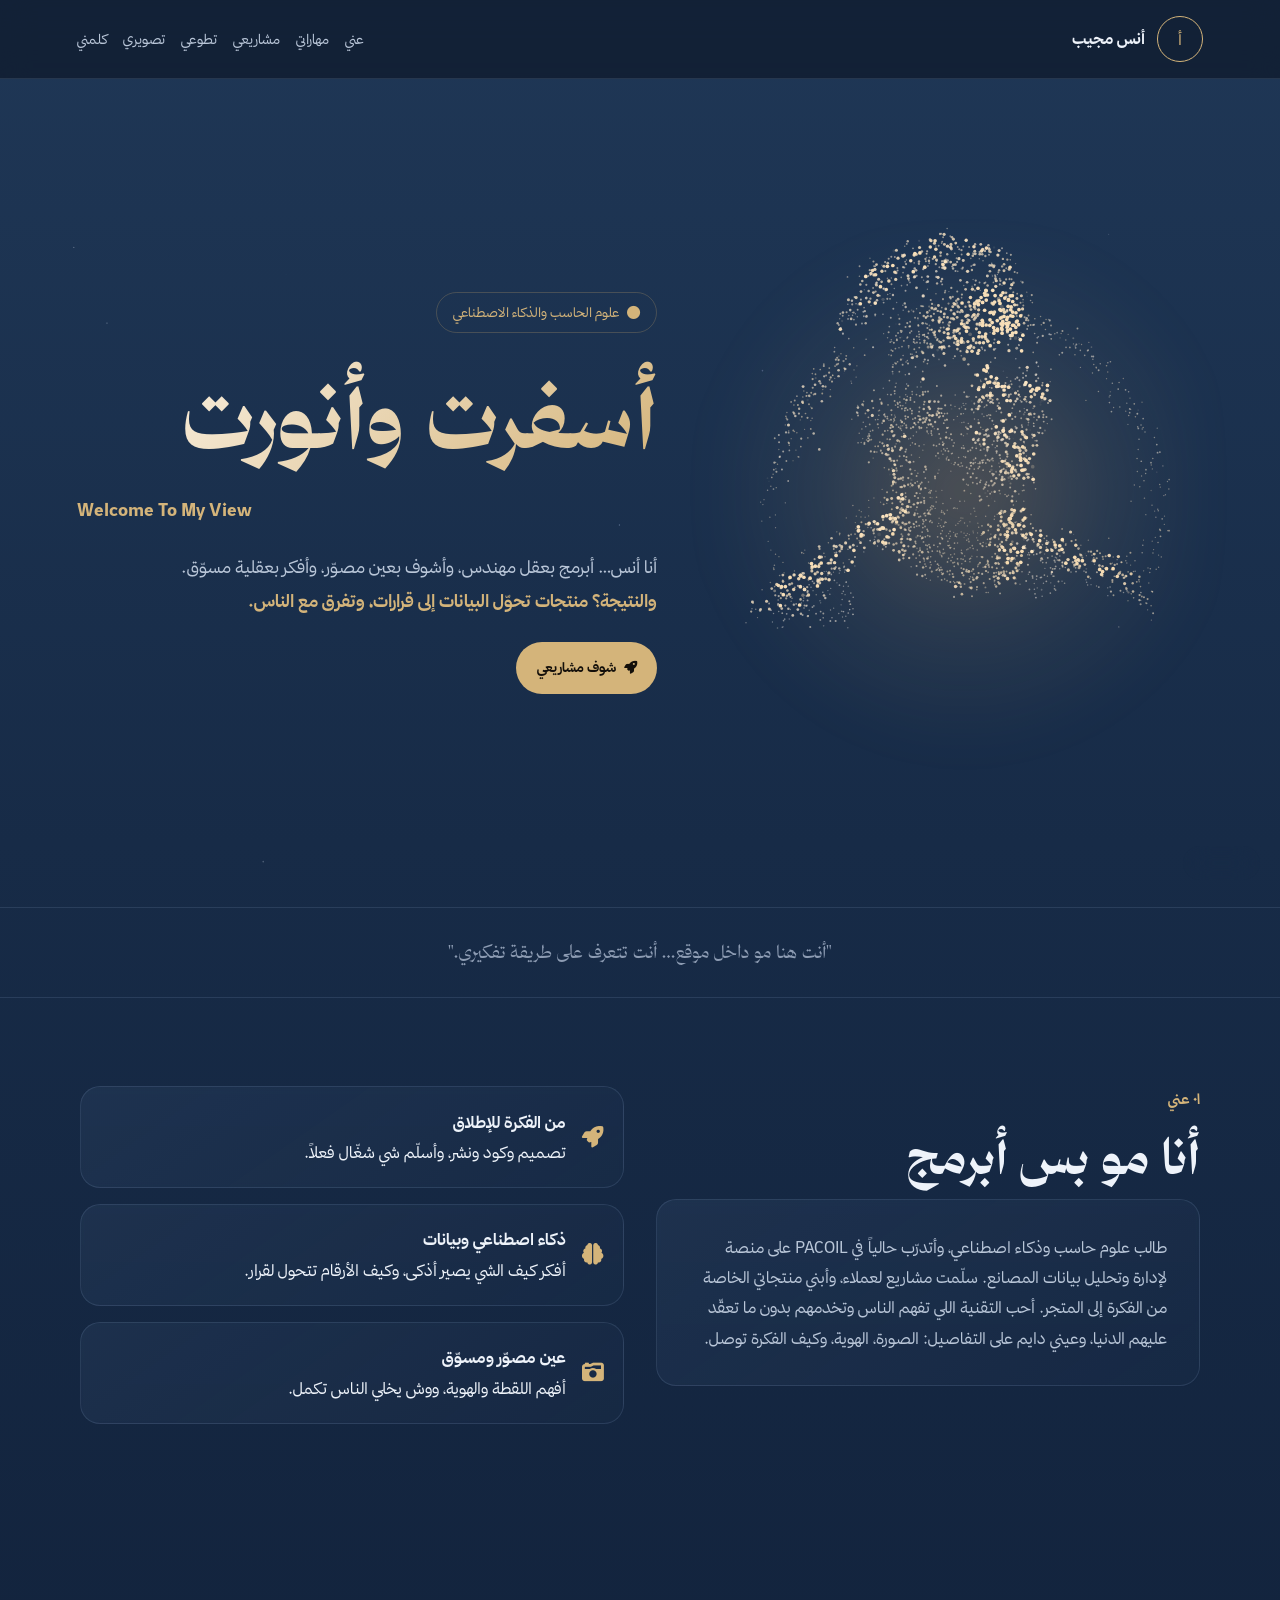
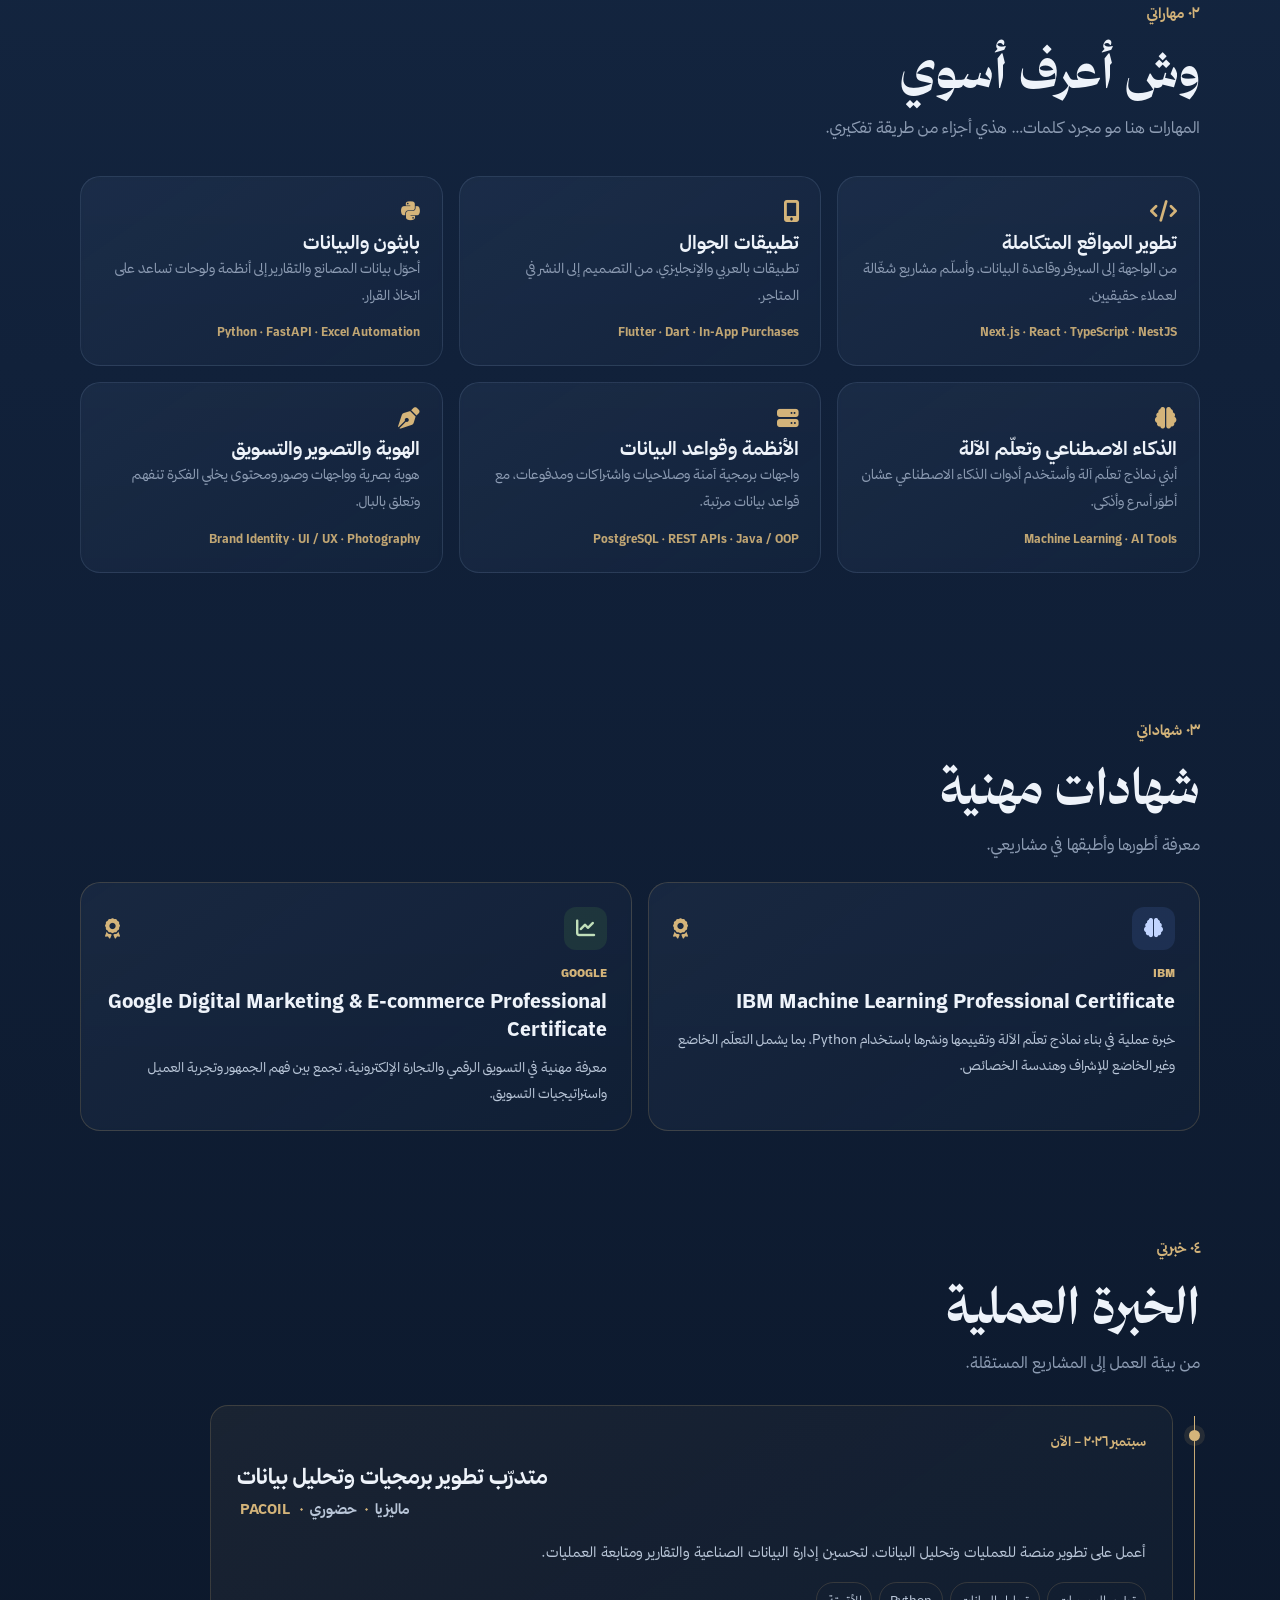
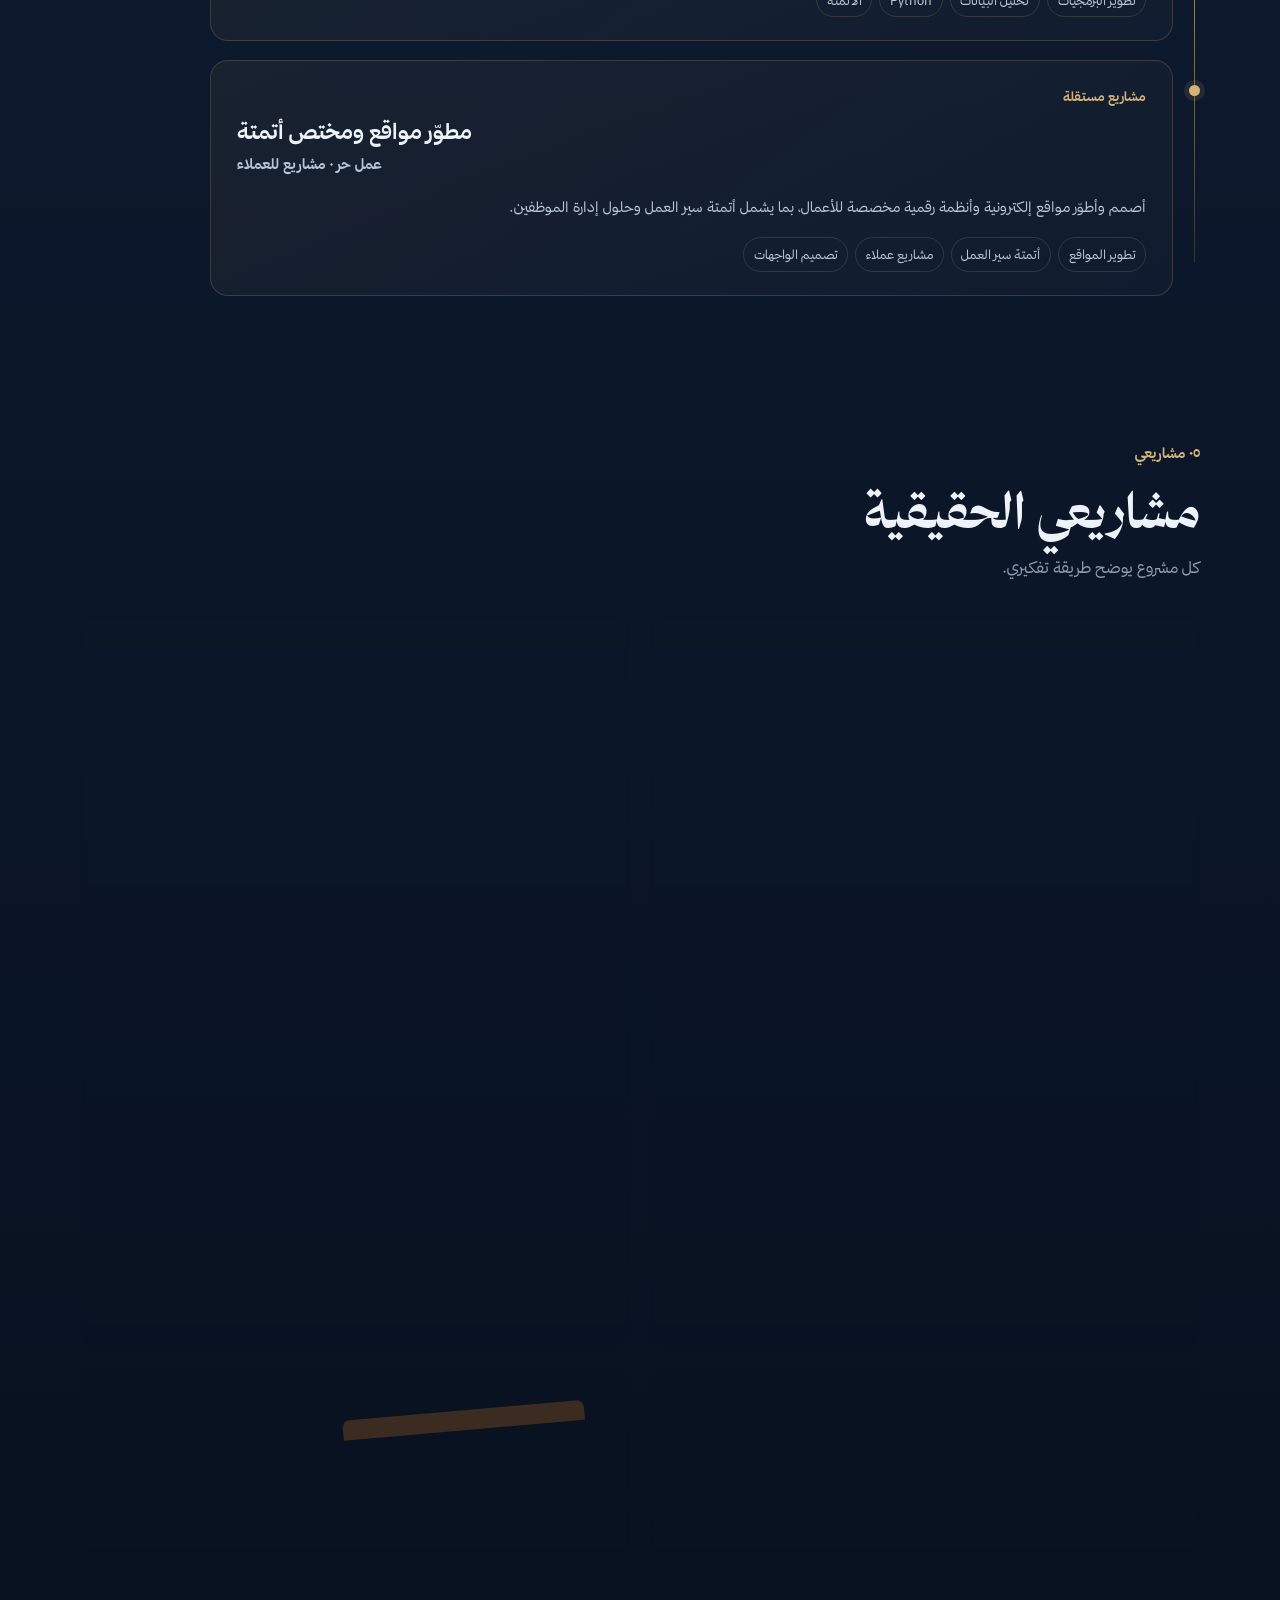
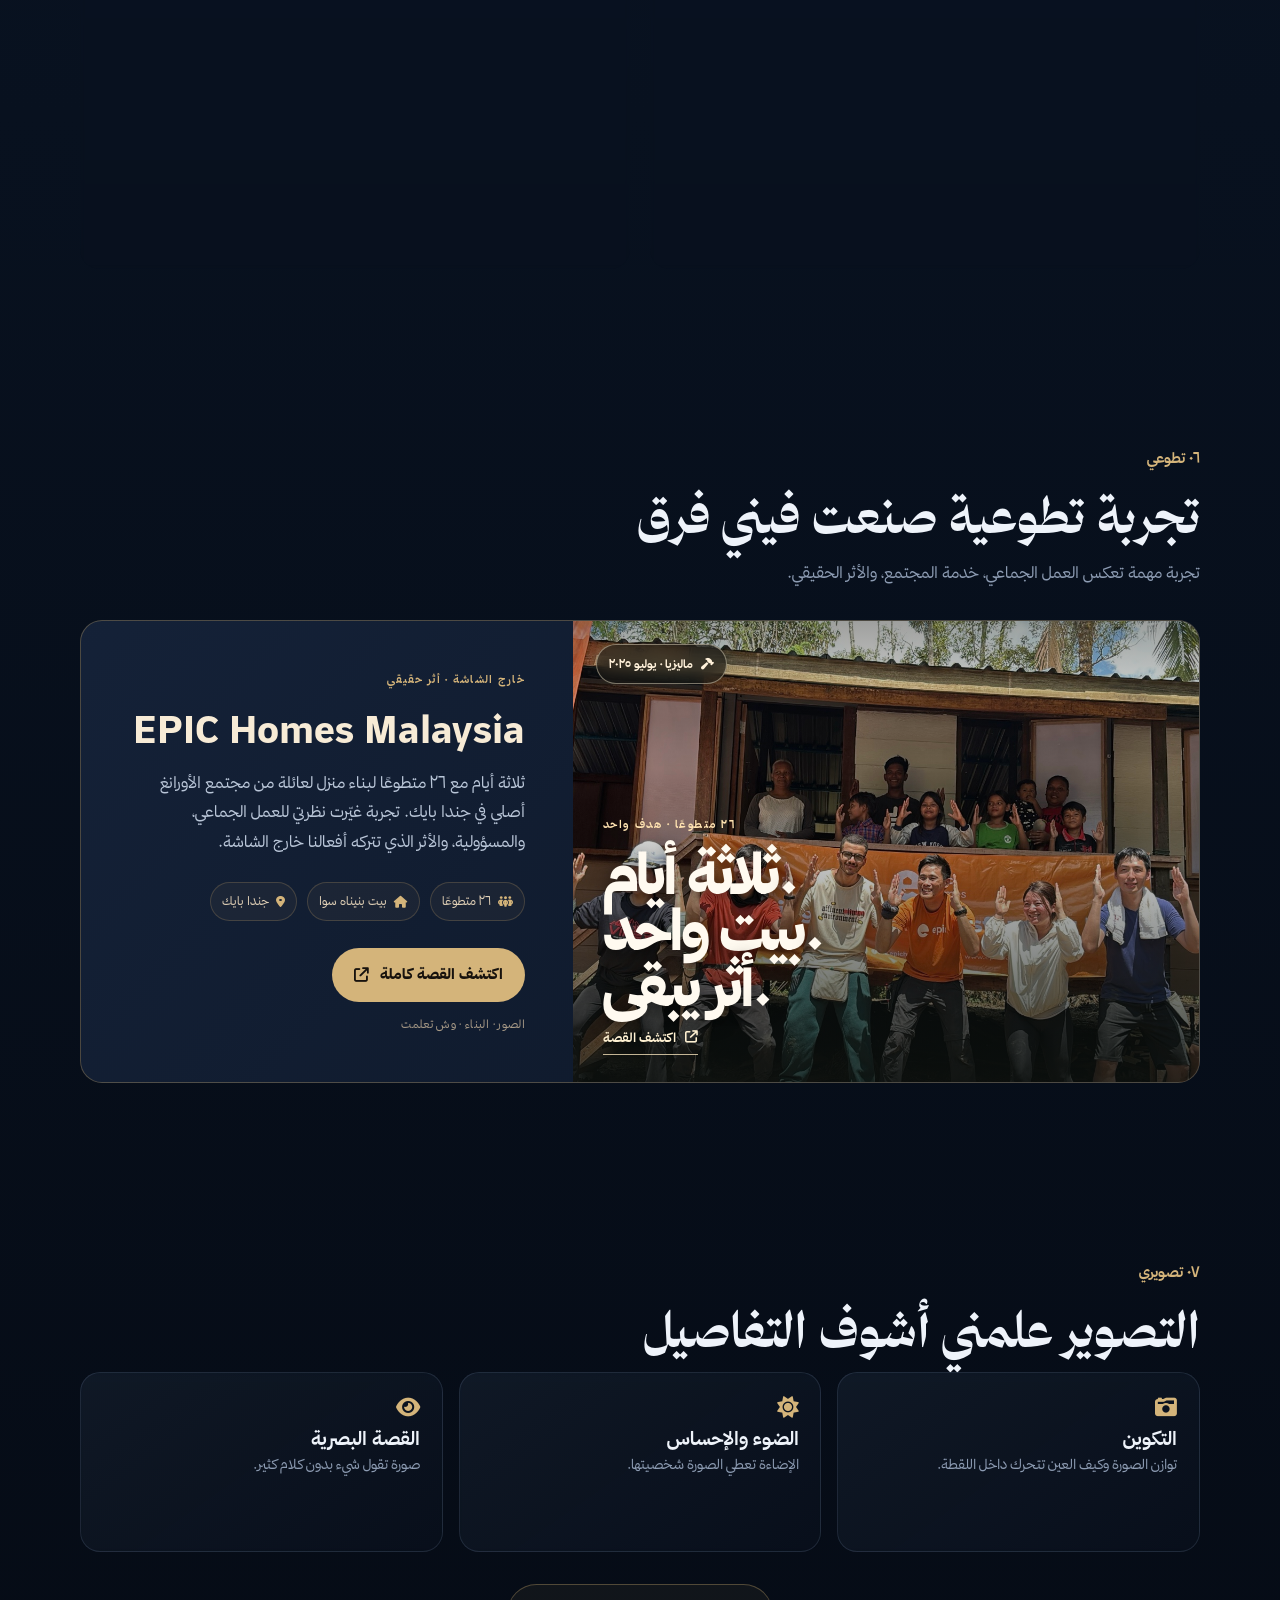
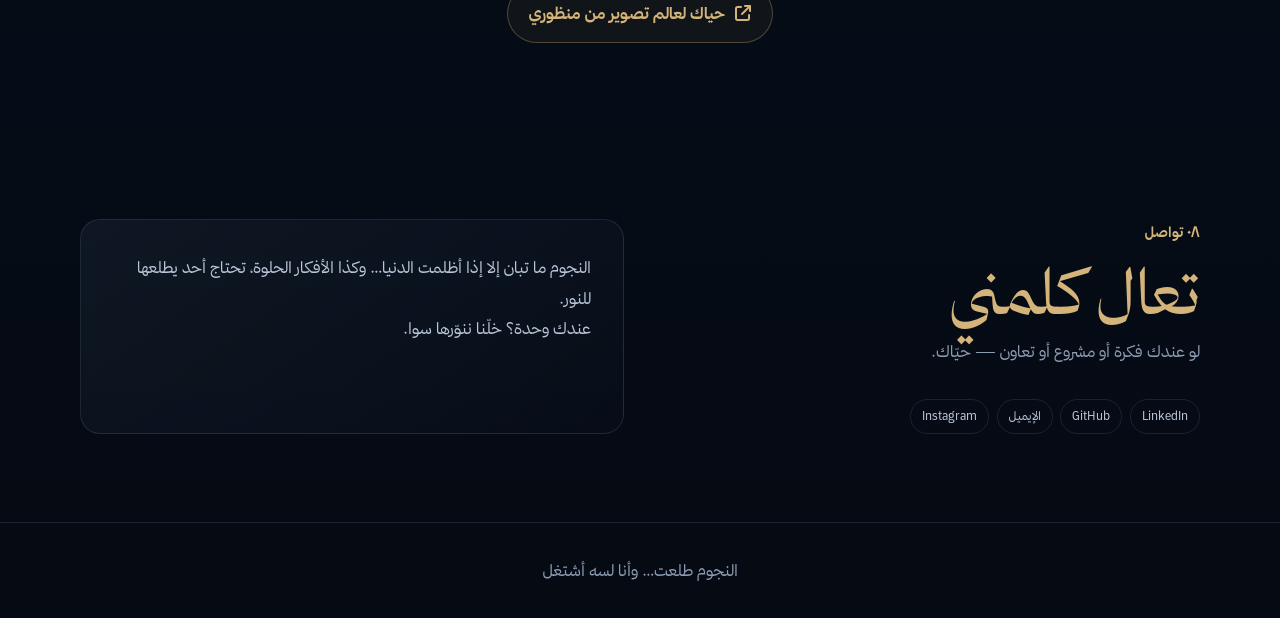
==== commit 694d8cd3: "Ala AlTawla English: gathering game, Saudi dialect Co-Authored-By: Claude Opus 5.5 <noreply@anthropi" ====
--- a/index.html
+++ b/index.html
@@ -359,7 +359,7 @@
 <div class="modal" id="projectModal" onclick="if(event.target===this)closeModal()"><div class="card modal-card"><button class="modal-close" onclick="closeModal()"><i class="fa-solid fa-xmark"></i></button><div class="modal-icon" id="modalIcon"></div><h3 id="modalTitle"></h3><p id="modalText"></p></div></div>
 <script>
 const translations=['Welcome To My View','You lit up the place','Berseri dan bercahaya','蓬荜生辉','Du bringst Licht herein','Iluminaste el lugar'];let currentTranslation=0;const heroTranslation=document.getElementById('heroTranslation');setInterval(()=>{heroTranslation.classList.add('hide');setTimeout(()=>{currentTranslation=(currentTranslation+1)%translations.length;heroTranslation.textContent=translations[currentTranslation];heroTranslation.classList.remove('hide')},450)},3000);
-const i18n={ar:{navAbout:'عني',navSkills:'مهاراتي',navProjects:'مشاريعي',navVolunteering:'تطوعي',navPhotography:'تصويري',navContact:'كلمني',badge:'علوم الحاسب والذكاء الاصطناعي',heroTitle:'أسفرت وأنورت',heroLead:'أنا أنس… أبرمج بعقل مهندس، وأشوف بعين مصوّر، وأفكر بعقلية مسوّق.<br><b style="color:var(--gold)">والنتيجة؟ منتجات تحوّل البيانات إلى قرارات، وتفرق مع الناس.</b>',heroBtn:'شوف مشاريعي',quote:'"أنت هنا مو داخل موقع… أنت تتعرف على طريقة تفكيري."',aboutLabel:'٠١ عني',aboutTitle:'أنا مو بس أبرمج',aboutText:'طالب علوم حاسب وذكاء اصطناعي، وأتدرّب حالياً في PACOIL على منصة لإدارة وتحليل بيانات المصانع. سلّمت مشاريع لعملاء، وأبني منتجاتي الخاصة من الفكرة إلى المتجر. أحب التقنية اللي تفهم الناس وتخدمهم بدون ما تعقّد عليهم الدنيا، وعيني دايم على التفاصيل: الصورة، الهوية، وكيف الفكرة توصل.',miniBuildTitle:'من الفكرة للإطلاق',miniBuild:'تصميم وكود ونشر، وأسلّم شي شغّال فعلاً.',miniAiTitle:'ذكاء اصطناعي وبيانات',miniAi:'أفكر كيف الشي يصير أذكى، وكيف الأرقام تتحول لقرار.',miniEyeTitle:'عين مصوّر ومسوّق',miniEye:'أفهم اللقطة والهوية، ووش يخلي الناس تكمل.',skillsLabel:'٠٢ مهاراتي',skillsTitle:'وش أعرف أسوي',skillsSub:'المهارات هنا مو مجرد كلمات… هذي أجزاء من طريقة تفكيري.',certLabel:'٠٣ شهاداتي',expLabel:'٠٤ خبرتي',expTitle:'الخبرة العملية',expSub:'من بيئة العمل إلى المشاريع المستقلة.',expPacoilDate:'سبتمبر ٢٠٢٦ – الآن',expPacoilDesc:'أعمل على تطوير منصة للعمليات وتحليل البيانات، لتحسين إدارة البيانات الصناعية والتقارير ومتابعة العمليات.',expFreelanceDate:'مشاريع مستقلة',expFreelanceCompany:'عمل حر · مشاريع للعملاء',expFreelanceDesc:'أصمم وأطوّر مواقع إلكترونية وأنظمة رقمية مخصصة للأعمال، بما يشمل أتمتة سير العمل وحلول إدارة الموظفين.',certTitle:'شهادات مهنية',certSub:'معرفة أطورها وأطبقها في مشاريعي.',certIbmDesc:'خبرة عملية في بناء نماذج تعلّم الآلة وتقييمها ونشرها باستخدام Python، بما يشمل التعلّم الخاضع وغير الخاضع للإشراف وهندسة الخصائص.',certGoogleDesc:'معرفة مهنية في التسويق الرقمي والتجارة الإلكترونية، تجمع بين فهم الجمهور وتجربة العميل واستراتيجيات التسويق.',skillWeb:'من الواجهة إلى السيرفر وقاعدة البيانات، وأسلّم مشاريع شغّالة لعملاء حقيقيين.',skillMobile:'تطبيقات بالعربي والإنجليزي، من التصميم إلى النشر في المتاجر.',skillData:'أحوّل بيانات المصانع والتقارير إلى أنظمة ولوحات تساعد على اتخاذ القرار.',skillAi:'أبني نماذج تعلّم آلة وأستخدم أدوات الذكاء الاصطناعي عشان أطوّر أسرع وأذكى.',skillBackend:'واجهات برمجية آمنة وصلاحيات واشتراكات ومدفوعات، مع قواعد بيانات مرتبة.',skillCreative:'هوية بصرية وواجهات وصور ومحتوى يخلي الفكرة تنفهم وتعلق بالبال.',projectsLabel:'٠٥ مشاريعي',projectsTitle:'مشاريعي الحقيقية',projectsSub:'كل مشروع يوضح طريقة تفكيري.',effectiveDesc:'أول مشروع لعميل: صمّمت وطوّرت منصة ويب لإدارة موظفي منشأة في السعودية، تجمع الحسابات والصلاحيات والمهام اليومية والمتكررة وكشوف الرواتب المعروضة والإشعارات داخل الموقع، بواجهتين عربية وإنجليزية. المعاينة توضيحية ببيانات غير حقيقية حفاظاً على خصوصية العميل.',amovaDesc:'مشروعي المستقل قيد التطوير: منصة اكتشاف وانتقال إلى ماليزيا تجمع الدراسة والسياحة والسكن والحياة اليومية، مع مطابقة الجامعات ومساعد ذكي يركّز على المعلومات الموثوقة ومصادرها.',alaaltawlaDesc:'لعبة اجتماعية سعودية للجمعات، بنيتها من الفكرة والهوية إلى تجربة التطبيق والتسويق. تعتمد على الصراحة والتحدّي ومحتوى باللهجة السعودية، مع فكرة أن تكبر اللعبة مع اقتراحات اللاعبين ومشاركاتهم.',tallaDesc:'مو مجرد قهوة، ولا مجرد فكرة. مشروع أشتغل عليه من شهور، يجمع التقنية والهوية والإبداع في تجربة مختلفة… والباقي خله مفاجأة.',taibeeenDesc:'مشروع طلابي ومجتمعي فيه تسويق، بناء هوية، صناعة محتوى، وفهم الجمهور.',portfolioDesc:'مساحتي الرقمية الخاصة: تجربة تجمع الذكاء الاصطناعي والتصميم والتصوير والتسويق بهوية بصرية مميزة وتفاصيل تفاعلية وقصص وراء كل مشروع.',viewProject:'لمحة عن المشروع',viewExperience:'عرض التجربة',volLabel:'٠٦ تطوعي',volTitle:'تجربة تطوعية صنعت فيني فرق',volSub:'تجربة مهمة تعكس العمل الجماعي، خدمة المجتمع، والأثر الحقيقي.',epicDesc:'ثلاثة أيام مع ٢٦ متطوعًا لبناء منزل لعائلة من مجتمع الأورانغ أصلي في جندا بايك. تجربة غيّرت نظرتي للعمل الجماعي، والمسؤولية، والأثر الذي تتركه أفعالنا خارج الشاشة.',epicCta:'اكتشف القصة كاملة',photoLabel:'٠٧ تصويري',photoTitle:'التصوير علمني أشوف التفاصيل',compositionDesc:'توازن الصورة وكيف العين تتحرك داخل اللقطة.',lightDesc:'الإضاءة تعطي الصورة شخصيتها.',storyDesc:'صورة تقول شيء بدون كلام كثير.',photoBtn:'حياك لعالم تصوير من منظوري',contactLabel:'٠٨ تواصل',contactTitle:'تعال كلمني',contactSub:'لو عندك فكرة أو مشروع أو تعاون — حيّاك.',contactCard:'النجوم ما تبان إلا إذا أظلمت الدنيا… وكذا الأفكار الحلوة، تحتاج أحد يطلعها للنور.<br>عندك وحدة؟ خلّنا ننوّرها سوا.',footer:'النجوم طلعت… وأنا لسه أشتغل'},en:{navAbout:'About',navSkills:'Skills',navProjects:'Projects',navVolunteering:'Volunteering',navPhotography:'Photography',navContact:'Contact',badge:'Computer Science & Artificial Intelligence',heroTitle:'My Portfolio',heroLead:'Engineering taught me how things work. Photography taught me what’s worth noticing. Marketing taught me why any of it matters.<br><b style="color:var(--gold)">I’m Anas, and I build products where all three meet.</b>',heroBtn:'View Projects',quote:'"This is not just a website — it is a look into how I think."',aboutLabel:'01 ABOUT',aboutTitle:'I’m not just coding.',aboutText:'I’m a Computer Science & AI student, currently interning at PACOIL, building a platform to manage and analyse industrial data. I’ve delivered projects for clients and I build my own products, from the first idea to the App Store. I like technology that understands people and helps them without making life complicated, and I always notice the details: the photo, the identity, and how an idea lands.',miniBuildTitle:'Idea to Launch',miniBuild:'Design, code and release. I ship things that actually work.',miniAiTitle:'AI & Data',miniAi:'I think about how things get smarter and how numbers become decisions.',miniEyeTitle:'A Photographer’s & Marketer’s Eye',miniEye:'I understand the frame, the identity, and what keeps people interested.',skillsLabel:'02 SKILLS',skillsTitle:'What I Work With',skillsSub:'These skills are not just words. They are parts of how I think.',certLabel:'03 CERTIFICATIONS',expLabel:'04 EXPERIENCE',expTitle:'Professional Experience',expSub:'From industry experience to independent client work.',expPacoilDate:'SEP 2026 – PRESENT',expPacoilDesc:'Developing an operations and analytics platform to improve industrial data management, reporting and operational visibility.',expFreelanceDate:'INDEPENDENT PROJECTS',expFreelanceCompany:'Freelance · Client projects',expFreelanceDesc:'Designing and developing websites and custom digital systems for businesses, including workflow automation and employee-management solutions.',certTitle:'Professional Certificates',certSub:'Learning I bring into the work I create.',certIbmDesc:'Hands-on experience building, evaluating and deploying machine learning models with Python, including supervised and unsupervised learning and feature engineering.',certGoogleDesc:'Professional learning in digital marketing and e-commerce, from understanding audiences to customer experience and marketing strategy.',skillWeb:'Front end to server to database, shipped and running for real clients.',skillMobile:'Bilingual Arabic and English apps, from design to App Store release.',skillData:'Turning industrial data and reports into systems and dashboards that support decisions.',skillAi:'Building machine learning models and using AI tools to build faster and smarter.',skillBackend:'Secure APIs, roles, subscriptions and payments on well-structured databases.',skillCreative:'Visual identity, interfaces, photos and content that make an idea land and stick.',projectsLabel:'05 PROJECTS',projectsTitle:'Real Projects',projectsSub:'Each project shows a part of how I think.',effectiveDesc:'My first client project: I designed and developed a bilingual staff-management web platform for a business in Saudi Arabia, featuring role-based accounts, daily and recurring tasks, view-only salary statements, and in-site notifications. The preview uses fictional data to protect client privacy.',amovaDesc:'My independent product in development: an AI-powered Malaysia discovery and relocation platform spanning study, travel, housing and everyday life, with university matching and source-aware guidance.',alaaltawlaDesc:'A Saudi party game made for real get-togethers. I took it from the first idea and brand identity all the way to the app and its marketing. It runs on honesty, dares and content written in Saudi dialect, and it’s built to grow with the questions and challenges players suggest.',tallaDesc:'More than coffee, more than an idea. A concept taking shape over months, blending technology, identity and creativity. The rest is still a surprise.',taibeeenDesc:'A student and community project involving marketing, identity building, content creation, and audience understanding.',portfolioDesc:'My personal digital space, connecting AI, design, photography and marketing through a distinctive visual identity, thoughtful interactions and the stories behind every project.',viewProject:'View Project',viewExperience:'View Experience',volLabel:'06 VOLUNTEERING',volTitle:'A Volunteering Experience That Shaped Me',volSub:'A meaningful experience reflecting teamwork, community service, and real impact.',epicDesc:'Three days alongside 26 volunteers building a home for an Orang Asli family in Janda Baik. A hands-on experience that changed how I see teamwork, responsibility and impact beyond the screen.',epicCta:'Explore the full story',photoLabel:'07 PHOTOGRAPHY',photoTitle:'Photography Taught Me To Notice Details',compositionDesc:'Balance inside the frame and how the eye moves through it.',lightDesc:'Light gives a photo its personality.',storyDesc:'An image that says something without needing too many words.',photoBtn:'Welcome To My View',contactLabel:'08 CONTACT',contactTitle:'Let’s Connect',contactSub:'If you have an idea, project, or collaboration — you are welcome.',contactCard:'The best ideas start out like stars at dusk: faint, easy to miss, waiting for someone to notice.<br>Got one? Let’s bring it to light together.',footer:'The stars are out. I’m still at it.'}};
+const i18n={ar:{navAbout:'عني',navSkills:'مهاراتي',navProjects:'مشاريعي',navVolunteering:'تطوعي',navPhotography:'تصويري',navContact:'كلمني',badge:'علوم الحاسب والذكاء الاصطناعي',heroTitle:'أسفرت وأنورت',heroLead:'أنا أنس… أبرمج بعقل مهندس، وأشوف بعين مصوّر، وأفكر بعقلية مسوّق.<br><b style="color:var(--gold)">والنتيجة؟ منتجات تحوّل البيانات إلى قرارات، وتفرق مع الناس.</b>',heroBtn:'شوف مشاريعي',quote:'"أنت هنا مو داخل موقع… أنت تتعرف على طريقة تفكيري."',aboutLabel:'٠١ عني',aboutTitle:'أنا مو بس أبرمج',aboutText:'طالب علوم حاسب وذكاء اصطناعي، وأتدرّب حالياً في PACOIL على منصة لإدارة وتحليل بيانات المصانع. سلّمت مشاريع لعملاء، وأبني منتجاتي الخاصة من الفكرة إلى المتجر. أحب التقنية اللي تفهم الناس وتخدمهم بدون ما تعقّد عليهم الدنيا، وعيني دايم على التفاصيل: الصورة، الهوية، وكيف الفكرة توصل.',miniBuildTitle:'من الفكرة للإطلاق',miniBuild:'تصميم وكود ونشر، وأسلّم شي شغّال فعلاً.',miniAiTitle:'ذكاء اصطناعي وبيانات',miniAi:'أفكر كيف الشي يصير أذكى، وكيف الأرقام تتحول لقرار.',miniEyeTitle:'عين مصوّر ومسوّق',miniEye:'أفهم اللقطة والهوية، ووش يخلي الناس تكمل.',skillsLabel:'٠٢ مهاراتي',skillsTitle:'وش أعرف أسوي',skillsSub:'المهارات هنا مو مجرد كلمات… هذي أجزاء من طريقة تفكيري.',certLabel:'٠٣ شهاداتي',expLabel:'٠٤ خبرتي',expTitle:'الخبرة العملية',expSub:'من بيئة العمل إلى المشاريع المستقلة.',expPacoilDate:'سبتمبر ٢٠٢٦ – الآن',expPacoilDesc:'أعمل على تطوير منصة للعمليات وتحليل البيانات، لتحسين إدارة البيانات الصناعية والتقارير ومتابعة العمليات.',expFreelanceDate:'مشاريع مستقلة',expFreelanceCompany:'عمل حر · مشاريع للعملاء',expFreelanceDesc:'أصمم وأطوّر مواقع إلكترونية وأنظمة رقمية مخصصة للأعمال، بما يشمل أتمتة سير العمل وحلول إدارة الموظفين.',certTitle:'شهادات مهنية',certSub:'معرفة أطورها وأطبقها في مشاريعي.',certIbmDesc:'خبرة عملية في بناء نماذج تعلّم الآلة وتقييمها ونشرها باستخدام Python، بما يشمل التعلّم الخاضع وغير الخاضع للإشراف وهندسة الخصائص.',certGoogleDesc:'معرفة مهنية في التسويق الرقمي والتجارة الإلكترونية، تجمع بين فهم الجمهور وتجربة العميل واستراتيجيات التسويق.',skillWeb:'من الواجهة إلى السيرفر وقاعدة البيانات، وأسلّم مشاريع شغّالة لعملاء حقيقيين.',skillMobile:'تطبيقات بالعربي والإنجليزي، من التصميم إلى النشر في المتاجر.',skillData:'أحوّل بيانات المصانع والتقارير إلى أنظمة ولوحات تساعد على اتخاذ القرار.',skillAi:'أبني نماذج تعلّم آلة وأستخدم أدوات الذكاء الاصطناعي عشان أطوّر أسرع وأذكى.',skillBackend:'واجهات برمجية آمنة وصلاحيات واشتراكات ومدفوعات، مع قواعد بيانات مرتبة.',skillCreative:'هوية بصرية وواجهات وصور ومحتوى يخلي الفكرة تنفهم وتعلق بالبال.',projectsLabel:'٠٥ مشاريعي',projectsTitle:'مشاريعي الحقيقية',projectsSub:'كل مشروع يوضح طريقة تفكيري.',effectiveDesc:'أول مشروع لعميل: صمّمت وطوّرت منصة ويب لإدارة موظفي منشأة في السعودية، تجمع الحسابات والصلاحيات والمهام اليومية والمتكررة وكشوف الرواتب المعروضة والإشعارات داخل الموقع، بواجهتين عربية وإنجليزية. المعاينة توضيحية ببيانات غير حقيقية حفاظاً على خصوصية العميل.',amovaDesc:'مشروعي المستقل قيد التطوير: منصة اكتشاف وانتقال إلى ماليزيا تجمع الدراسة والسياحة والسكن والحياة اليومية، مع مطابقة الجامعات ومساعد ذكي يركّز على المعلومات الموثوقة ومصادرها.',alaaltawlaDesc:'لعبة اجتماعية سعودية للجمعات، بنيتها من الفكرة والهوية إلى تجربة التطبيق والتسويق. تعتمد على الصراحة والتحدّي ومحتوى باللهجة السعودية، مع فكرة أن تكبر اللعبة مع اقتراحات اللاعبين ومشاركاتهم.',tallaDesc:'مو مجرد قهوة، ولا مجرد فكرة. مشروع أشتغل عليه من شهور، يجمع التقنية والهوية والإبداع في تجربة مختلفة… والباقي خله مفاجأة.',taibeeenDesc:'مشروع طلابي ومجتمعي فيه تسويق، بناء هوية، صناعة محتوى، وفهم الجمهور.',portfolioDesc:'مساحتي الرقمية الخاصة: تجربة تجمع الذكاء الاصطناعي والتصميم والتصوير والتسويق بهوية بصرية مميزة وتفاصيل تفاعلية وقصص وراء كل مشروع.',viewProject:'لمحة عن المشروع',viewExperience:'عرض التجربة',volLabel:'٠٦ تطوعي',volTitle:'تجربة تطوعية صنعت فيني فرق',volSub:'تجربة مهمة تعكس العمل الجماعي، خدمة المجتمع، والأثر الحقيقي.',epicDesc:'ثلاثة أيام مع ٢٦ متطوعًا لبناء منزل لعائلة من مجتمع الأورانغ أصلي في جندا بايك. تجربة غيّرت نظرتي للعمل الجماعي، والمسؤولية، والأثر الذي تتركه أفعالنا خارج الشاشة.',epicCta:'اكتشف القصة كاملة',photoLabel:'٠٧ تصويري',photoTitle:'التصوير علمني أشوف التفاصيل',compositionDesc:'توازن الصورة وكيف العين تتحرك داخل اللقطة.',lightDesc:'الإضاءة تعطي الصورة شخصيتها.',storyDesc:'صورة تقول شيء بدون كلام كثير.',photoBtn:'حياك لعالم تصوير من منظوري',contactLabel:'٠٨ تواصل',contactTitle:'تعال كلمني',contactSub:'لو عندك فكرة أو مشروع أو تعاون — حيّاك.',contactCard:'النجوم ما تبان إلا إذا أظلمت الدنيا… وكذا الأفكار الحلوة، تحتاج أحد يطلعها للنور.<br>عندك وحدة؟ خلّنا ننوّرها سوا.',footer:'النجوم طلعت… وأنا لسه أشتغل'},en:{navAbout:'About',navSkills:'Skills',navProjects:'Projects',navVolunteering:'Volunteering',navPhotography:'Photography',navContact:'Contact',badge:'Computer Science & Artificial Intelligence',heroTitle:'My Portfolio',heroLead:'Engineering taught me how things work. Photography taught me what’s worth noticing. Marketing taught me why any of it matters.<br><b style="color:var(--gold)">I’m Anas, and I build products where all three meet.</b>',heroBtn:'View Projects',quote:'"This is not just a website — it is a look into how I think."',aboutLabel:'01 ABOUT',aboutTitle:'I’m not just coding.',aboutText:'I’m a Computer Science & AI student, currently interning at PACOIL, building a platform to manage and analyse industrial data. I’ve delivered projects for clients and I build my own products, from the first idea to the App Store. I like technology that understands people and helps them without making life complicated, and I always notice the details: the photo, the identity, and how an idea lands.',miniBuildTitle:'Idea to Launch',miniBuild:'Design, code and release. I ship things that actually work.',miniAiTitle:'AI & Data',miniAi:'I think about how things get smarter and how numbers become decisions.',miniEyeTitle:'A Photographer’s & Marketer’s Eye',miniEye:'I understand the frame, the identity, and what keeps people interested.',skillsLabel:'02 SKILLS',skillsTitle:'What I Work With',skillsSub:'These skills are not just words. They are parts of how I think.',certLabel:'03 CERTIFICATIONS',expLabel:'04 EXPERIENCE',expTitle:'Professional Experience',expSub:'From industry experience to independent client work.',expPacoilDate:'SEP 2026 – PRESENT',expPacoilDesc:'Developing an operations and analytics platform to improve industrial data management, reporting and operational visibility.',expFreelanceDate:'INDEPENDENT PROJECTS',expFreelanceCompany:'Freelance · Client projects',expFreelanceDesc:'Designing and developing websites and custom digital systems for businesses, including workflow automation and employee-management solutions.',certTitle:'Professional Certificates',certSub:'Learning I bring into the work I create.',certIbmDesc:'Hands-on experience building, evaluating and deploying machine learning models with Python, including supervised and unsupervised learning and feature engineering.',certGoogleDesc:'Professional learning in digital marketing and e-commerce, from understanding audiences to customer experience and marketing strategy.',skillWeb:'Front end to server to database, shipped and running for real clients.',skillMobile:'Bilingual Arabic and English apps, from design to App Store release.',skillData:'Turning industrial data and reports into systems and dashboards that support decisions.',skillAi:'Building machine learning models and using AI tools to build faster and smarter.',skillBackend:'Secure APIs, roles, subscriptions and payments on well-structured databases.',skillCreative:'Visual identity, interfaces, photos and content that make an idea land and stick.',projectsLabel:'05 PROJECTS',projectsTitle:'Real Projects',projectsSub:'Each project shows a part of how I think.',effectiveDesc:'My first client project: I designed and developed a bilingual staff-management web platform for a business in Saudi Arabia, featuring role-based accounts, daily and recurring tasks, view-only salary statements, and in-site notifications. The preview uses fictional data to protect client privacy.',amovaDesc:'My independent product in development: an AI-powered Malaysia discovery and relocation platform spanning study, travel, housing and everyday life, with university matching and source-aware guidance.',alaaltawlaDesc:'A Saudi gathering game, made for the nights when everyone gets together. I took it from the first idea and brand identity all the way to the app and its marketing. It runs on honesty and dares, all written in the Saudi dialect, and it’s built to grow with the questions and challenges players suggest.',tallaDesc:'More than coffee, more than an idea. A concept taking shape over months, blending technology, identity and creativity. The rest is still a surprise.',taibeeenDesc:'A student and community project involving marketing, identity building, content creation, and audience understanding.',portfolioDesc:'My personal digital space, connecting AI, design, photography and marketing through a distinctive visual identity, thoughtful interactions and the stories behind every project.',viewProject:'View Project',viewExperience:'View Experience',volLabel:'06 VOLUNTEERING',volTitle:'A Volunteering Experience That Shaped Me',volSub:'A meaningful experience reflecting teamwork, community service, and real impact.',epicDesc:'Three days alongside 26 volunteers building a home for an Orang Asli family in Janda Baik. A hands-on experience that changed how I see teamwork, responsibility and impact beyond the screen.',epicCta:'Explore the full story',photoLabel:'07 PHOTOGRAPHY',photoTitle:'Photography Taught Me To Notice Details',compositionDesc:'Balance inside the frame and how the eye moves through it.',lightDesc:'Light gives a photo its personality.',storyDesc:'An image that says something without needing too many words.',photoBtn:'Welcome To My View',contactLabel:'08 CONTACT',contactTitle:'Let’s Connect',contactSub:'If you have an idea, project, or collaboration — you are welcome.',contactCard:'The best ideas start out like stars at dusk: faint, easy to miss, waiting for someone to notice.<br>Got one? Let’s bring it to light together.',footer:'The stars are out. I’m still at it.'}};
 function setLang(lang){document.documentElement.lang=lang;document.documentElement.dir=lang==='ar'?'rtl':'ltr';localStorage.setItem('siteLang',lang);document.querySelectorAll('[data-lang-btn]').forEach(b=>b.classList.toggle('active',b.dataset.langBtn===lang));document.querySelectorAll('[data-i18n]').forEach(el=>{const k=el.dataset.i18n;if(i18n[lang][k])el.textContent=i18n[lang][k]});document.querySelectorAll('[data-i18n-html]').forEach(el=>{const k=el.dataset.i18nHtml;if(i18n[lang][k])el.innerHTML=i18n[lang][k]});document.querySelectorAll('[data-ar]').forEach(el=>{if(el.dataset.en===undefined)el.dataset.en=el.innerHTML;el.innerHTML=lang==='ar'?el.dataset.ar:el.dataset.en})}document.querySelectorAll('[data-lang-btn]').forEach(btn=>btn.addEventListener('click',()=>setLang(btn.dataset.langBtn)));setLang(localStorage.getItem('siteLang')||'ar');
 const intro=document.getElementById('introOverlay');function finishIntro(){intro.classList.add('done');document.body.classList.remove('intro-lock')}document.getElementById('enterSite').onclick=finishIntro;document.getElementById('skipIntro').onclick=finishIntro;setTimeout(finishIntro,2000);['wheel','touchmove','keydown','pointerdown'].forEach(e=>window.addEventListener(e,finishIntro,{once:true,passive:true}));
 function openModal(type){const lang=localStorage.getItem('siteLang')||'ar';const data={talla:{icon:'<i class="fa-solid fa-mug-hot"></i>',title:'Talla',ar:'وراء Talla شهور من التجربة والتفكير في التفاصيل. القهوة جزء من الحكاية، لكن الفكرة أكبر من كذا. قريباً بتشوف كيف تجتمع الأشياء اللي أحبها في تجربة واحدة.',en:'Months of experiments and attention to detail are going into Talla. Coffee is part of the story, but the idea goes further. A glimpse of what happens when my interests meet in one experience.'}}[type];document.getElementById('modalIcon').innerHTML=data.icon;document.getElementById('modalTitle').textContent=data.title;document.getElementById('modalText').textContent=data[lang];document.getElementById('projectModal').classList.add('open')}function closeModal(){document.getElementById('projectModal').classList.remove('open')}document.addEventListener('keydown',e=>{if(e.key==='Escape')closeModal()});
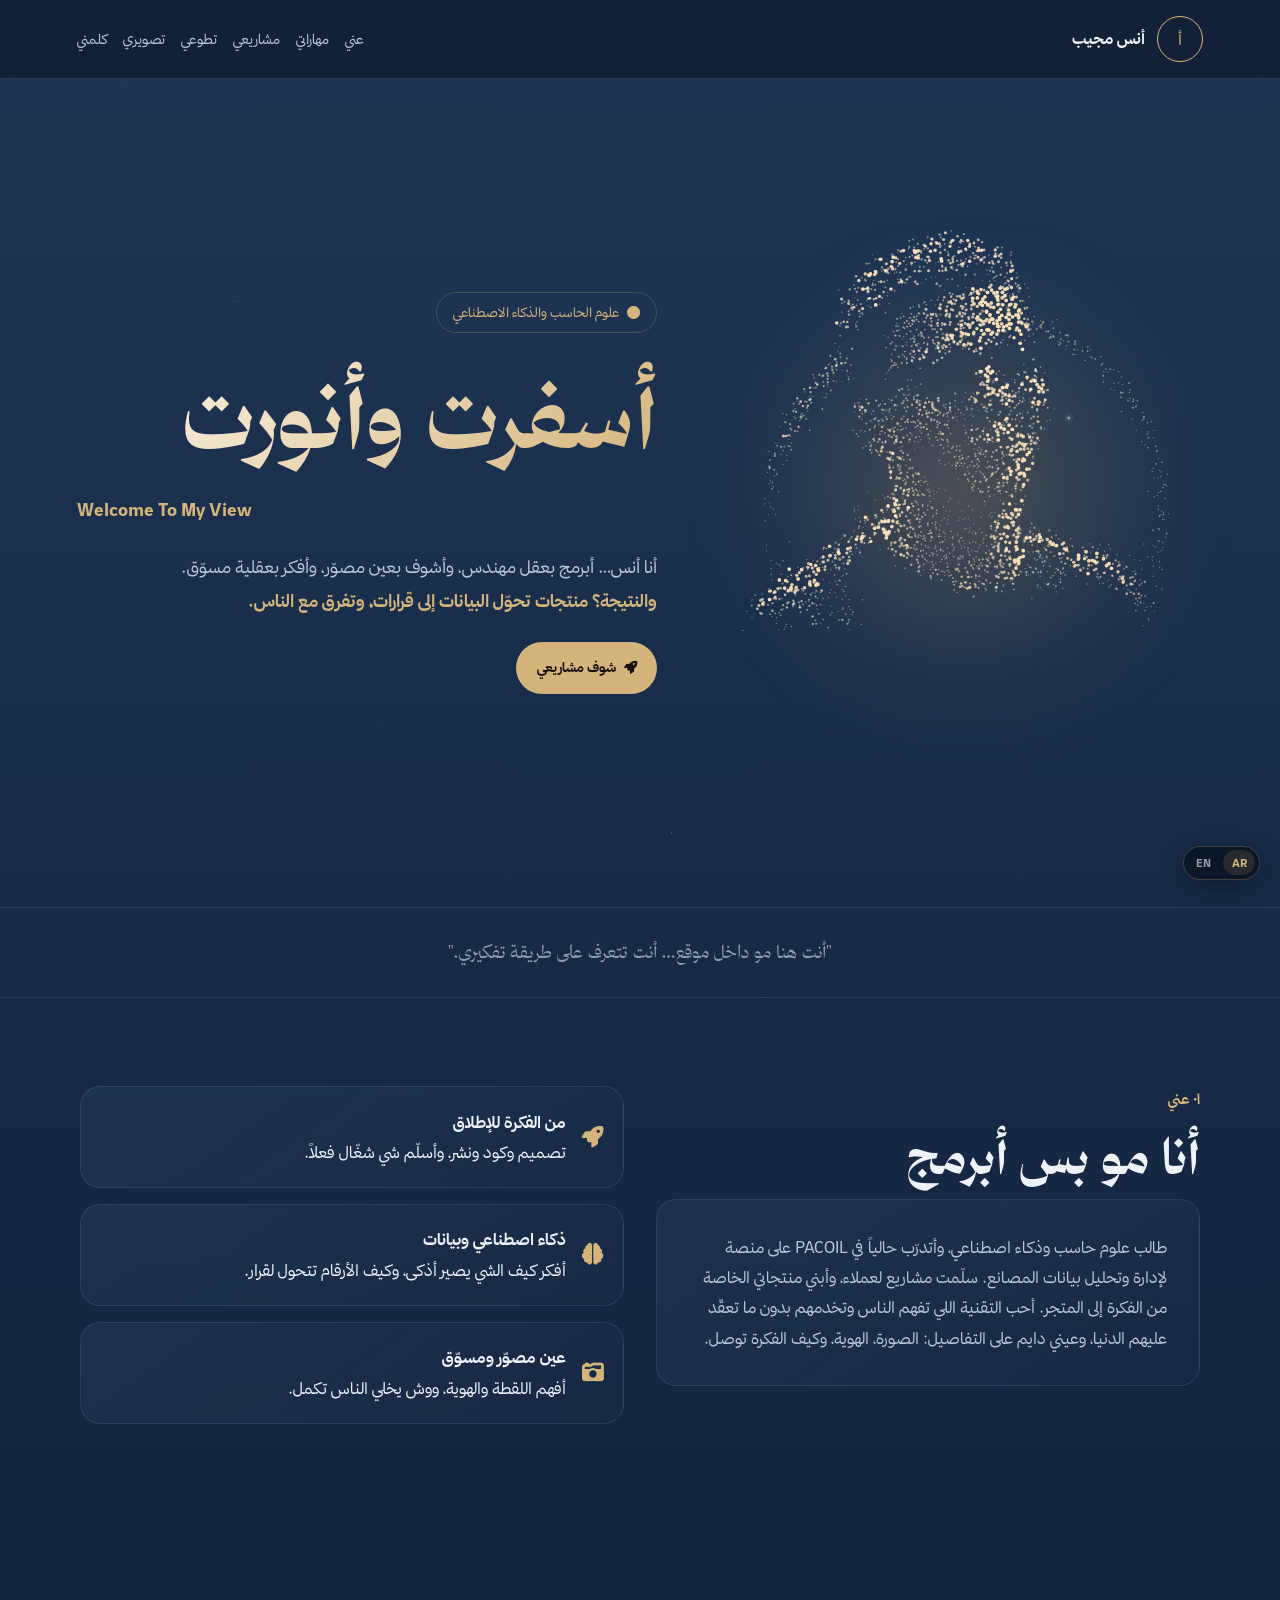
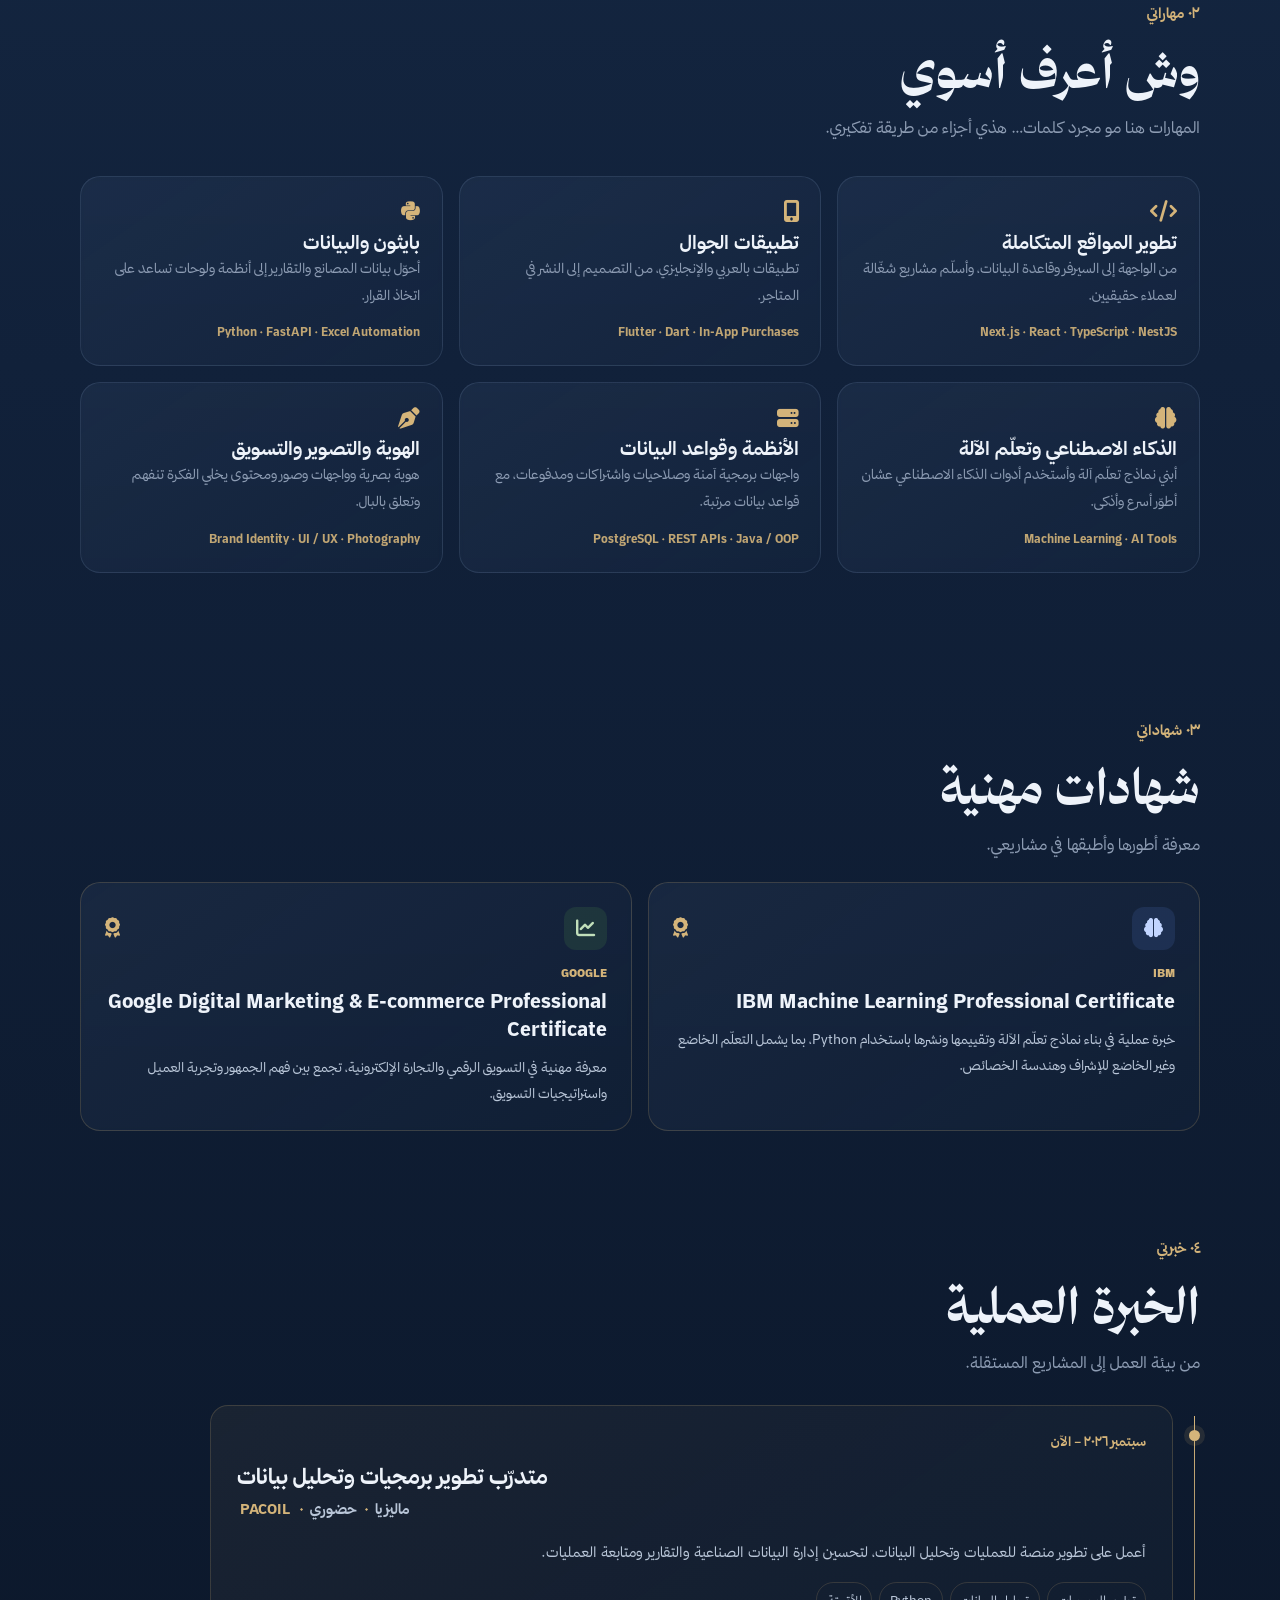
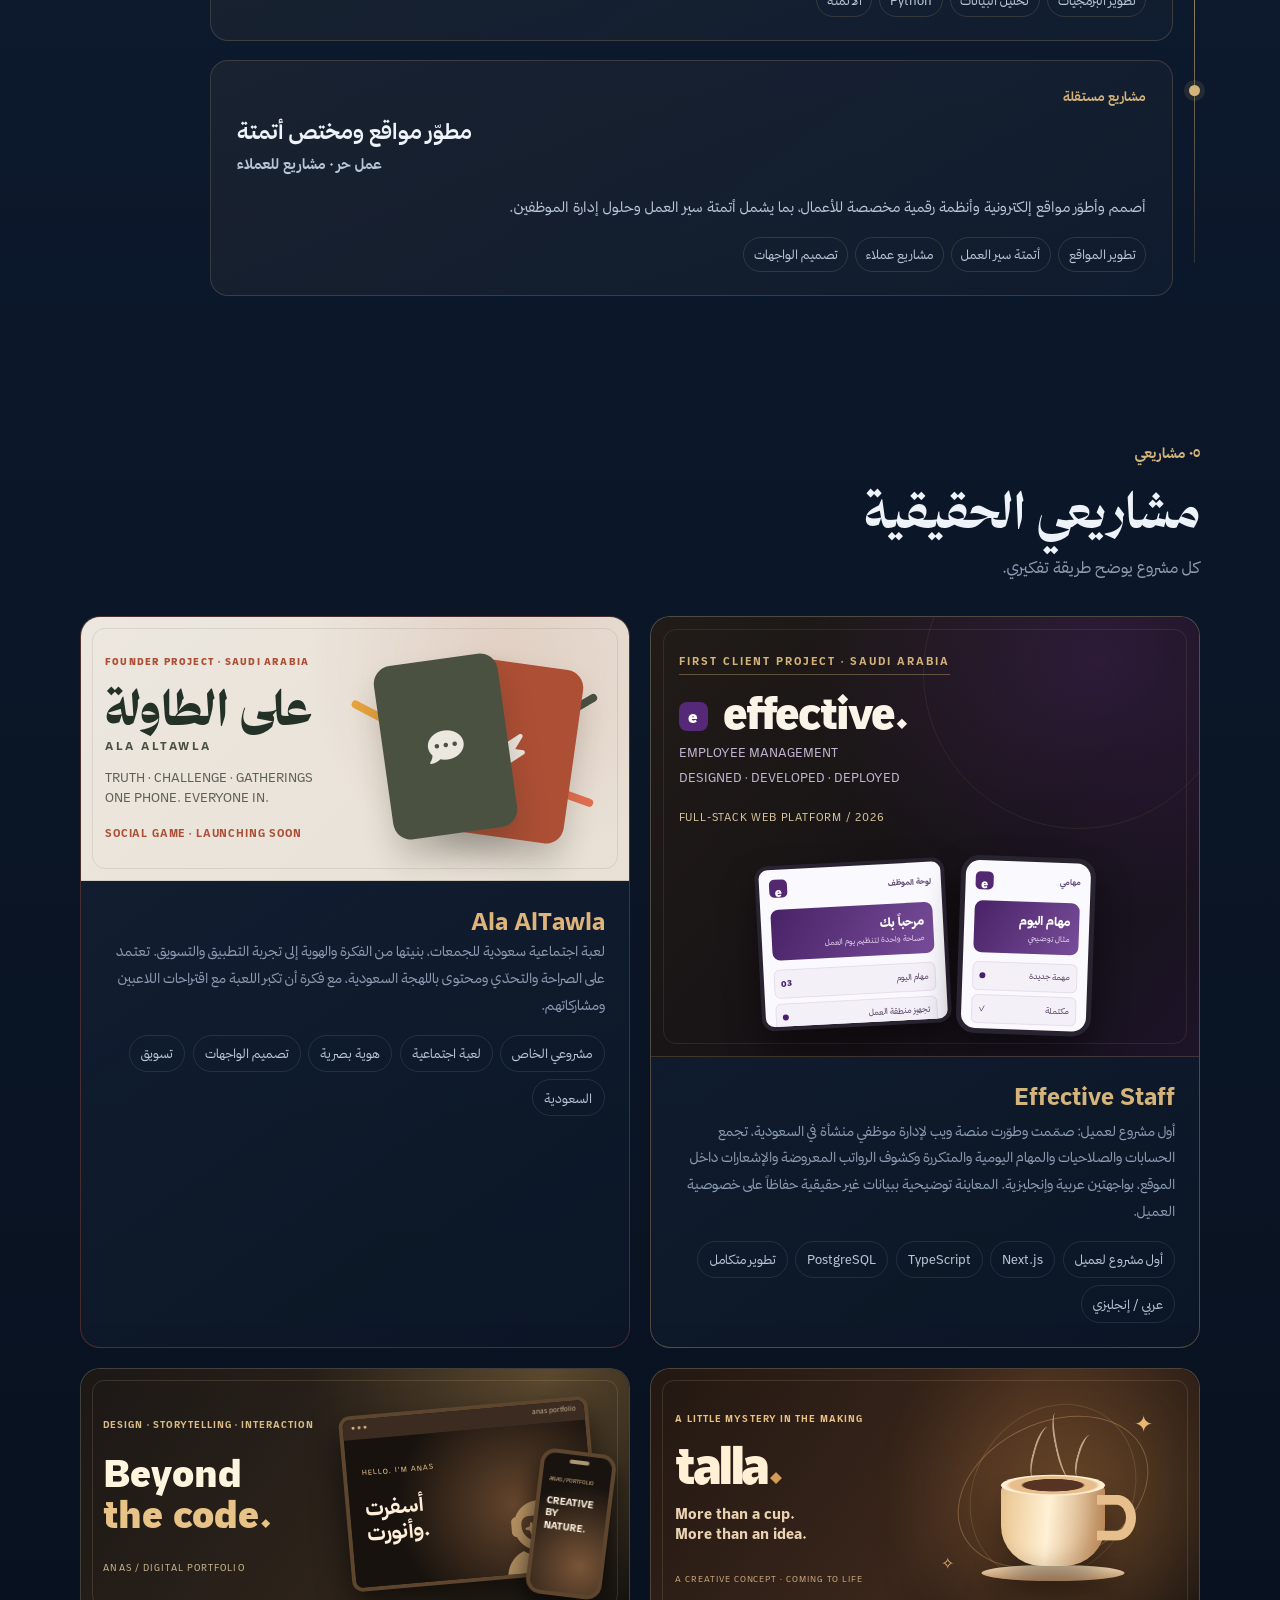
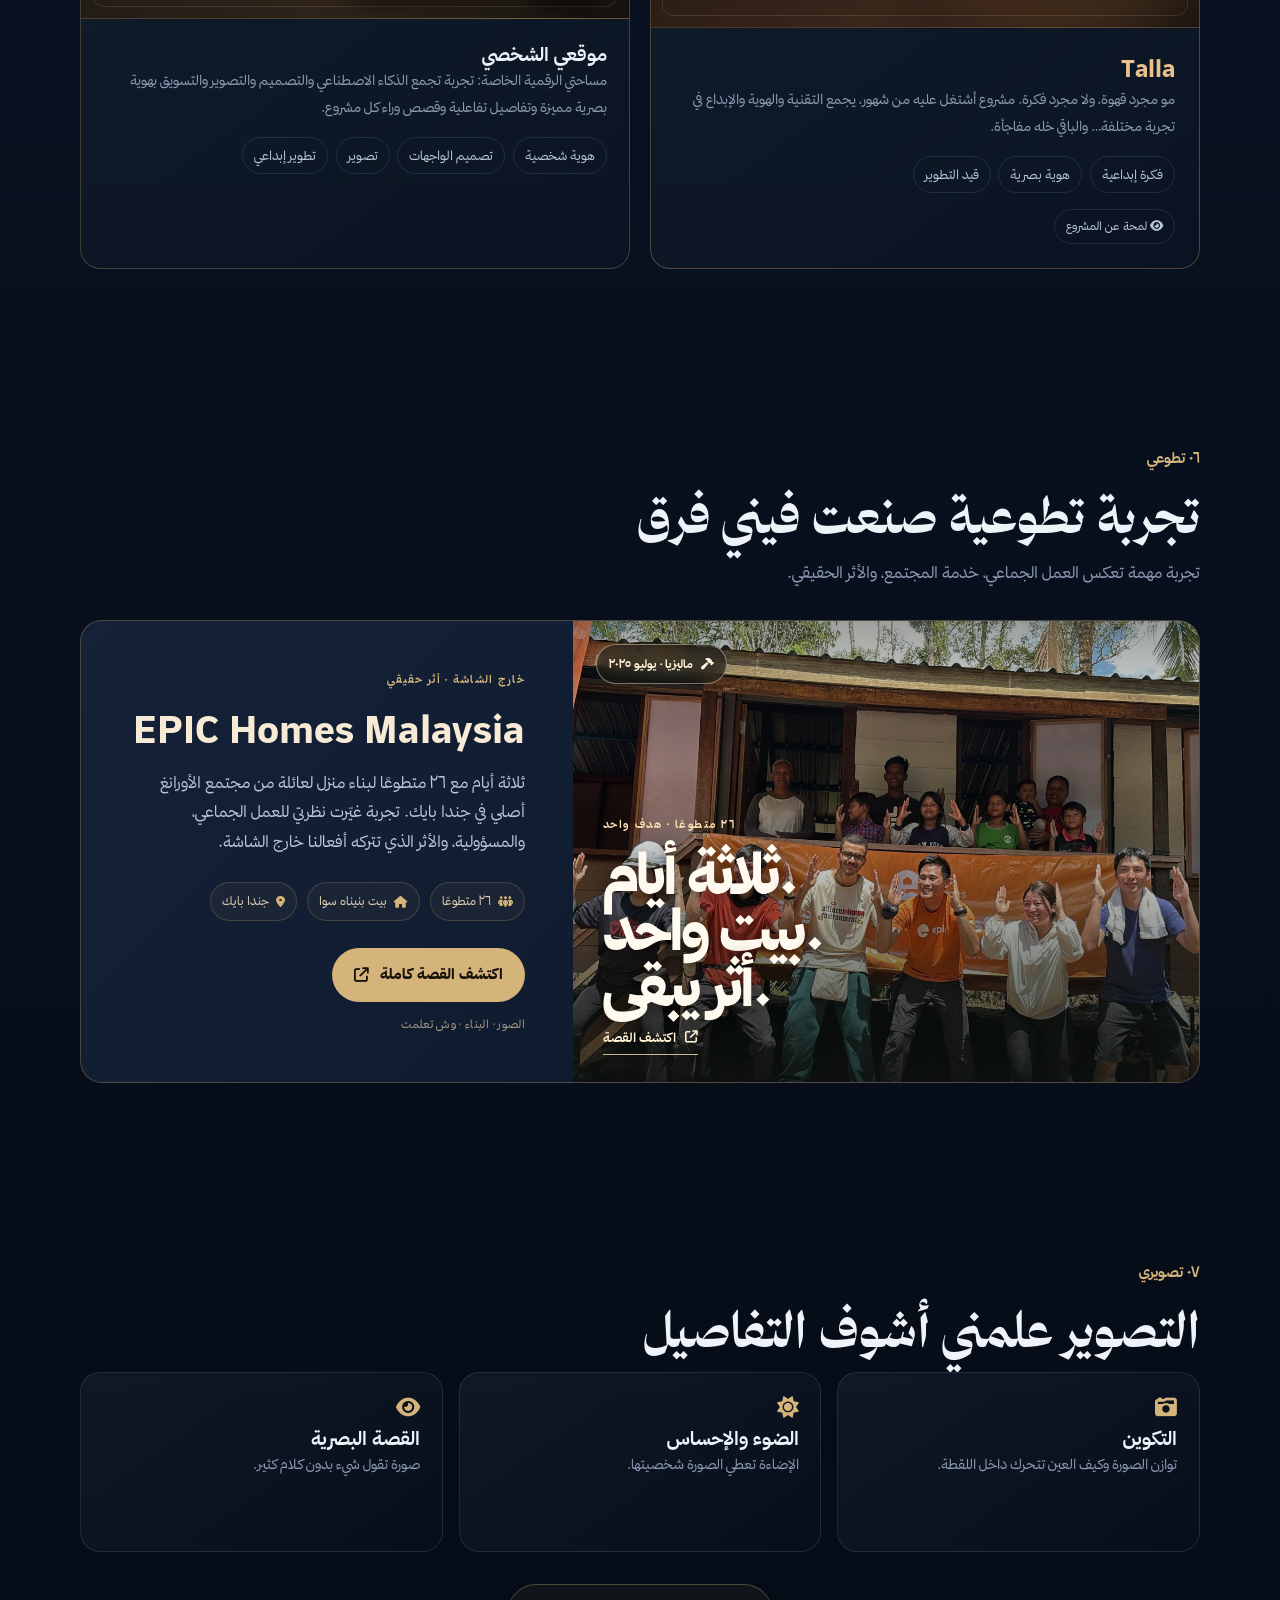
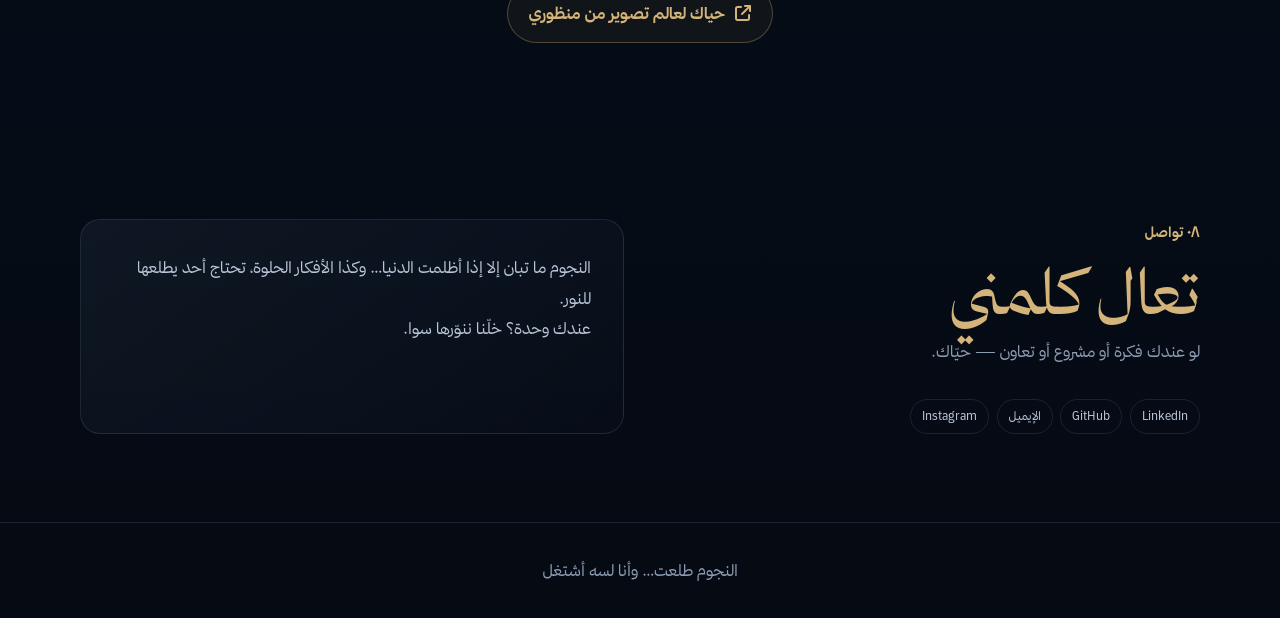
==== commit b381a251: "Ala AlTawla English: a gathering game in Saudi dialect Co-Authored-By: Claude Opus 5.5 <noreply@anth" ====
--- a/index.html
+++ b/index.html
@@ -359,7 +359,7 @@
 <div class="modal" id="projectModal" onclick="if(event.target===this)closeModal()"><div class="card modal-card"><button class="modal-close" onclick="closeModal()"><i class="fa-solid fa-xmark"></i></button><div class="modal-icon" id="modalIcon"></div><h3 id="modalTitle"></h3><p id="modalText"></p></div></div>
 <script>
 const translations=['Welcome To My View','You lit up the place','Berseri dan bercahaya','蓬荜生辉','Du bringst Licht herein','Iluminaste el lugar'];let currentTranslation=0;const heroTranslation=document.getElementById('heroTranslation');setInterval(()=>{heroTranslation.classList.add('hide');setTimeout(()=>{currentTranslation=(currentTranslation+1)%translations.length;heroTranslation.textContent=translations[currentTranslation];heroTranslation.classList.remove('hide')},450)},3000);
-const i18n={ar:{navAbout:'عني',navSkills:'مهاراتي',navProjects:'مشاريعي',navVolunteering:'تطوعي',navPhotography:'تصويري',navContact:'كلمني',badge:'علوم الحاسب والذكاء الاصطناعي',heroTitle:'أسفرت وأنورت',heroLead:'أنا أنس… أبرمج بعقل مهندس، وأشوف بعين مصوّر، وأفكر بعقلية مسوّق.<br><b style="color:var(--gold)">والنتيجة؟ منتجات تحوّل البيانات إلى قرارات، وتفرق مع الناس.</b>',heroBtn:'شوف مشاريعي',quote:'"أنت هنا مو داخل موقع… أنت تتعرف على طريقة تفكيري."',aboutLabel:'٠١ عني',aboutTitle:'أنا مو بس أبرمج',aboutText:'طالب علوم حاسب وذكاء اصطناعي، وأتدرّب حالياً في PACOIL على منصة لإدارة وتحليل بيانات المصانع. سلّمت مشاريع لعملاء، وأبني منتجاتي الخاصة من الفكرة إلى المتجر. أحب التقنية اللي تفهم الناس وتخدمهم بدون ما تعقّد عليهم الدنيا، وعيني دايم على التفاصيل: الصورة، الهوية، وكيف الفكرة توصل.',miniBuildTitle:'من الفكرة للإطلاق',miniBuild:'تصميم وكود ونشر، وأسلّم شي شغّال فعلاً.',miniAiTitle:'ذكاء اصطناعي وبيانات',miniAi:'أفكر كيف الشي يصير أذكى، وكيف الأرقام تتحول لقرار.',miniEyeTitle:'عين مصوّر ومسوّق',miniEye:'أفهم اللقطة والهوية، ووش يخلي الناس تكمل.',skillsLabel:'٠٢ مهاراتي',skillsTitle:'وش أعرف أسوي',skillsSub:'المهارات هنا مو مجرد كلمات… هذي أجزاء من طريقة تفكيري.',certLabel:'٠٣ شهاداتي',expLabel:'٠٤ خبرتي',expTitle:'الخبرة العملية',expSub:'من بيئة العمل إلى المشاريع المستقلة.',expPacoilDate:'سبتمبر ٢٠٢٦ – الآن',expPacoilDesc:'أعمل على تطوير منصة للعمليات وتحليل البيانات، لتحسين إدارة البيانات الصناعية والتقارير ومتابعة العمليات.',expFreelanceDate:'مشاريع مستقلة',expFreelanceCompany:'عمل حر · مشاريع للعملاء',expFreelanceDesc:'أصمم وأطوّر مواقع إلكترونية وأنظمة رقمية مخصصة للأعمال، بما يشمل أتمتة سير العمل وحلول إدارة الموظفين.',certTitle:'شهادات مهنية',certSub:'معرفة أطورها وأطبقها في مشاريعي.',certIbmDesc:'خبرة عملية في بناء نماذج تعلّم الآلة وتقييمها ونشرها باستخدام Python، بما يشمل التعلّم الخاضع وغير الخاضع للإشراف وهندسة الخصائص.',certGoogleDesc:'معرفة مهنية في التسويق الرقمي والتجارة الإلكترونية، تجمع بين فهم الجمهور وتجربة العميل واستراتيجيات التسويق.',skillWeb:'من الواجهة إلى السيرفر وقاعدة البيانات، وأسلّم مشاريع شغّالة لعملاء حقيقيين.',skillMobile:'تطبيقات بالعربي والإنجليزي، من التصميم إلى النشر في المتاجر.',skillData:'أحوّل بيانات المصانع والتقارير إلى أنظمة ولوحات تساعد على اتخاذ القرار.',skillAi:'أبني نماذج تعلّم آلة وأستخدم أدوات الذكاء الاصطناعي عشان أطوّر أسرع وأذكى.',skillBackend:'واجهات برمجية آمنة وصلاحيات واشتراكات ومدفوعات، مع قواعد بيانات مرتبة.',skillCreative:'هوية بصرية وواجهات وصور ومحتوى يخلي الفكرة تنفهم وتعلق بالبال.',projectsLabel:'٠٥ مشاريعي',projectsTitle:'مشاريعي الحقيقية',projectsSub:'كل مشروع يوضح طريقة تفكيري.',effectiveDesc:'أول مشروع لعميل: صمّمت وطوّرت منصة ويب لإدارة موظفي منشأة في السعودية، تجمع الحسابات والصلاحيات والمهام اليومية والمتكررة وكشوف الرواتب المعروضة والإشعارات داخل الموقع، بواجهتين عربية وإنجليزية. المعاينة توضيحية ببيانات غير حقيقية حفاظاً على خصوصية العميل.',amovaDesc:'مشروعي المستقل قيد التطوير: منصة اكتشاف وانتقال إلى ماليزيا تجمع الدراسة والسياحة والسكن والحياة اليومية، مع مطابقة الجامعات ومساعد ذكي يركّز على المعلومات الموثوقة ومصادرها.',alaaltawlaDesc:'لعبة اجتماعية سعودية للجمعات، بنيتها من الفكرة والهوية إلى تجربة التطبيق والتسويق. تعتمد على الصراحة والتحدّي ومحتوى باللهجة السعودية، مع فكرة أن تكبر اللعبة مع اقتراحات اللاعبين ومشاركاتهم.',tallaDesc:'مو مجرد قهوة، ولا مجرد فكرة. مشروع أشتغل عليه من شهور، يجمع التقنية والهوية والإبداع في تجربة مختلفة… والباقي خله مفاجأة.',taibeeenDesc:'مشروع طلابي ومجتمعي فيه تسويق، بناء هوية، صناعة محتوى، وفهم الجمهور.',portfolioDesc:'مساحتي الرقمية الخاصة: تجربة تجمع الذكاء الاصطناعي والتصميم والتصوير والتسويق بهوية بصرية مميزة وتفاصيل تفاعلية وقصص وراء كل مشروع.',viewProject:'لمحة عن المشروع',viewExperience:'عرض التجربة',volLabel:'٠٦ تطوعي',volTitle:'تجربة تطوعية صنعت فيني فرق',volSub:'تجربة مهمة تعكس العمل الجماعي، خدمة المجتمع، والأثر الحقيقي.',epicDesc:'ثلاثة أيام مع ٢٦ متطوعًا لبناء منزل لعائلة من مجتمع الأورانغ أصلي في جندا بايك. تجربة غيّرت نظرتي للعمل الجماعي، والمسؤولية، والأثر الذي تتركه أفعالنا خارج الشاشة.',epicCta:'اكتشف القصة كاملة',photoLabel:'٠٧ تصويري',photoTitle:'التصوير علمني أشوف التفاصيل',compositionDesc:'توازن الصورة وكيف العين تتحرك داخل اللقطة.',lightDesc:'الإضاءة تعطي الصورة شخصيتها.',storyDesc:'صورة تقول شيء بدون كلام كثير.',photoBtn:'حياك لعالم تصوير من منظوري',contactLabel:'٠٨ تواصل',contactTitle:'تعال كلمني',contactSub:'لو عندك فكرة أو مشروع أو تعاون — حيّاك.',contactCard:'النجوم ما تبان إلا إذا أظلمت الدنيا… وكذا الأفكار الحلوة، تحتاج أحد يطلعها للنور.<br>عندك وحدة؟ خلّنا ننوّرها سوا.',footer:'النجوم طلعت… وأنا لسه أشتغل'},en:{navAbout:'About',navSkills:'Skills',navProjects:'Projects',navVolunteering:'Volunteering',navPhotography:'Photography',navContact:'Contact',badge:'Computer Science & Artificial Intelligence',heroTitle:'My Portfolio',heroLead:'Engineering taught me how things work. Photography taught me what’s worth noticing. Marketing taught me why any of it matters.<br><b style="color:var(--gold)">I’m Anas, and I build products where all three meet.</b>',heroBtn:'View Projects',quote:'"This is not just a website — it is a look into how I think."',aboutLabel:'01 ABOUT',aboutTitle:'I’m not just coding.',aboutText:'I’m a Computer Science & AI student, currently interning at PACOIL, building a platform to manage and analyse industrial data. I’ve delivered projects for clients and I build my own products, from the first idea to the App Store. I like technology that understands people and helps them without making life complicated, and I always notice the details: the photo, the identity, and how an idea lands.',miniBuildTitle:'Idea to Launch',miniBuild:'Design, code and release. I ship things that actually work.',miniAiTitle:'AI & Data',miniAi:'I think about how things get smarter and how numbers become decisions.',miniEyeTitle:'A Photographer’s & Marketer’s Eye',miniEye:'I understand the frame, the identity, and what keeps people interested.',skillsLabel:'02 SKILLS',skillsTitle:'What I Work With',skillsSub:'These skills are not just words. They are parts of how I think.',certLabel:'03 CERTIFICATIONS',expLabel:'04 EXPERIENCE',expTitle:'Professional Experience',expSub:'From industry experience to independent client work.',expPacoilDate:'SEP 2026 – PRESENT',expPacoilDesc:'Developing an operations and analytics platform to improve industrial data management, reporting and operational visibility.',expFreelanceDate:'INDEPENDENT PROJECTS',expFreelanceCompany:'Freelance · Client projects',expFreelanceDesc:'Designing and developing websites and custom digital systems for businesses, including workflow automation and employee-management solutions.',certTitle:'Professional Certificates',certSub:'Learning I bring into the work I create.',certIbmDesc:'Hands-on experience building, evaluating and deploying machine learning models with Python, including supervised and unsupervised learning and feature engineering.',certGoogleDesc:'Professional learning in digital marketing and e-commerce, from understanding audiences to customer experience and marketing strategy.',skillWeb:'Front end to server to database, shipped and running for real clients.',skillMobile:'Bilingual Arabic and English apps, from design to App Store release.',skillData:'Turning industrial data and reports into systems and dashboards that support decisions.',skillAi:'Building machine learning models and using AI tools to build faster and smarter.',skillBackend:'Secure APIs, roles, subscriptions and payments on well-structured databases.',skillCreative:'Visual identity, interfaces, photos and content that make an idea land and stick.',projectsLabel:'05 PROJECTS',projectsTitle:'Real Projects',projectsSub:'Each project shows a part of how I think.',effectiveDesc:'My first client project: I designed and developed a bilingual staff-management web platform for a business in Saudi Arabia, featuring role-based accounts, daily and recurring tasks, view-only salary statements, and in-site notifications. The preview uses fictional data to protect client privacy.',amovaDesc:'My independent product in development: an AI-powered Malaysia discovery and relocation platform spanning study, travel, housing and everyday life, with university matching and source-aware guidance.',alaaltawlaDesc:'A Saudi gathering game, made for the nights when everyone gets together. I took it from the first idea and brand identity all the way to the app and its marketing. It runs on honesty and dares, all written in the Saudi dialect, and it’s built to grow with the questions and challenges players suggest.',tallaDesc:'More than coffee, more than an idea. A concept taking shape over months, blending technology, identity and creativity. The rest is still a surprise.',taibeeenDesc:'A student and community project involving marketing, identity building, content creation, and audience understanding.',portfolioDesc:'My personal digital space, connecting AI, design, photography and marketing through a distinctive visual identity, thoughtful interactions and the stories behind every project.',viewProject:'View Project',viewExperience:'View Experience',volLabel:'06 VOLUNTEERING',volTitle:'A Volunteering Experience That Shaped Me',volSub:'A meaningful experience reflecting teamwork, community service, and real impact.',epicDesc:'Three days alongside 26 volunteers building a home for an Orang Asli family in Janda Baik. A hands-on experience that changed how I see teamwork, responsibility and impact beyond the screen.',epicCta:'Explore the full story',photoLabel:'07 PHOTOGRAPHY',photoTitle:'Photography Taught Me To Notice Details',compositionDesc:'Balance inside the frame and how the eye moves through it.',lightDesc:'Light gives a photo its personality.',storyDesc:'An image that says something without needing too many words.',photoBtn:'Welcome To My View',contactLabel:'08 CONTACT',contactTitle:'Let’s Connect',contactSub:'If you have an idea, project, or collaboration — you are welcome.',contactCard:'The best ideas start out like stars at dusk: faint, easy to miss, waiting for someone to notice.<br>Got one? Let’s bring it to light together.',footer:'The stars are out. I’m still at it.'}};
+const i18n={ar:{navAbout:'عني',navSkills:'مهاراتي',navProjects:'مشاريعي',navVolunteering:'تطوعي',navPhotography:'تصويري',navContact:'كلمني',badge:'علوم الحاسب والذكاء الاصطناعي',heroTitle:'أسفرت وأنورت',heroLead:'أنا أنس… أبرمج بعقل مهندس، وأشوف بعين مصوّر، وأفكر بعقلية مسوّق.<br><b style="color:var(--gold)">والنتيجة؟ منتجات تحوّل البيانات إلى قرارات، وتفرق مع الناس.</b>',heroBtn:'شوف مشاريعي',quote:'"أنت هنا مو داخل موقع… أنت تتعرف على طريقة تفكيري."',aboutLabel:'٠١ عني',aboutTitle:'أنا مو بس أبرمج',aboutText:'طالب علوم حاسب وذكاء اصطناعي، وأتدرّب حالياً في PACOIL على منصة لإدارة وتحليل بيانات المصانع. سلّمت مشاريع لعملاء، وأبني منتجاتي الخاصة من الفكرة إلى المتجر. أحب التقنية اللي تفهم الناس وتخدمهم بدون ما تعقّد عليهم الدنيا، وعيني دايم على التفاصيل: الصورة، الهوية، وكيف الفكرة توصل.',miniBuildTitle:'من الفكرة للإطلاق',miniBuild:'تصميم وكود ونشر، وأسلّم شي شغّال فعلاً.',miniAiTitle:'ذكاء اصطناعي وبيانات',miniAi:'أفكر كيف الشي يصير أذكى، وكيف الأرقام تتحول لقرار.',miniEyeTitle:'عين مصوّر ومسوّق',miniEye:'أفهم اللقطة والهوية، ووش يخلي الناس تكمل.',skillsLabel:'٠٢ مهاراتي',skillsTitle:'وش أعرف أسوي',skillsSub:'المهارات هنا مو مجرد كلمات… هذي أجزاء من طريقة تفكيري.',certLabel:'٠٣ شهاداتي',expLabel:'٠٤ خبرتي',expTitle:'الخبرة العملية',expSub:'من بيئة العمل إلى المشاريع المستقلة.',expPacoilDate:'سبتمبر ٢٠٢٦ – الآن',expPacoilDesc:'أعمل على تطوير منصة للعمليات وتحليل البيانات، لتحسين إدارة البيانات الصناعية والتقارير ومتابعة العمليات.',expFreelanceDate:'مشاريع مستقلة',expFreelanceCompany:'عمل حر · مشاريع للعملاء',expFreelanceDesc:'أصمم وأطوّر مواقع إلكترونية وأنظمة رقمية مخصصة للأعمال، بما يشمل أتمتة سير العمل وحلول إدارة الموظفين.',certTitle:'شهادات مهنية',certSub:'معرفة أطورها وأطبقها في مشاريعي.',certIbmDesc:'خبرة عملية في بناء نماذج تعلّم الآلة وتقييمها ونشرها باستخدام Python، بما يشمل التعلّم الخاضع وغير الخاضع للإشراف وهندسة الخصائص.',certGoogleDesc:'معرفة مهنية في التسويق الرقمي والتجارة الإلكترونية، تجمع بين فهم الجمهور وتجربة العميل واستراتيجيات التسويق.',skillWeb:'من الواجهة إلى السيرفر وقاعدة البيانات، وأسلّم مشاريع شغّالة لعملاء حقيقيين.',skillMobile:'تطبيقات بالعربي والإنجليزي، من التصميم إلى النشر في المتاجر.',skillData:'أحوّل بيانات المصانع والتقارير إلى أنظمة ولوحات تساعد على اتخاذ القرار.',skillAi:'أبني نماذج تعلّم آلة وأستخدم أدوات الذكاء الاصطناعي عشان أطوّر أسرع وأذكى.',skillBackend:'واجهات برمجية آمنة وصلاحيات واشتراكات ومدفوعات، مع قواعد بيانات مرتبة.',skillCreative:'هوية بصرية وواجهات وصور ومحتوى يخلي الفكرة تنفهم وتعلق بالبال.',projectsLabel:'٠٥ مشاريعي',projectsTitle:'مشاريعي الحقيقية',projectsSub:'كل مشروع يوضح طريقة تفكيري.',effectiveDesc:'أول مشروع لعميل: صمّمت وطوّرت منصة ويب لإدارة موظفي منشأة في السعودية، تجمع الحسابات والصلاحيات والمهام اليومية والمتكررة وكشوف الرواتب المعروضة والإشعارات داخل الموقع، بواجهتين عربية وإنجليزية. المعاينة توضيحية ببيانات غير حقيقية حفاظاً على خصوصية العميل.',amovaDesc:'مشروعي المستقل قيد التطوير: منصة اكتشاف وانتقال إلى ماليزيا تجمع الدراسة والسياحة والسكن والحياة اليومية، مع مطابقة الجامعات ومساعد ذكي يركّز على المعلومات الموثوقة ومصادرها.',alaaltawlaDesc:'لعبة اجتماعية سعودية للجمعات، بنيتها من الفكرة والهوية إلى تجربة التطبيق والتسويق. تعتمد على الصراحة والتحدّي ومحتوى باللهجة السعودية، مع فكرة أن تكبر اللعبة مع اقتراحات اللاعبين ومشاركاتهم.',tallaDesc:'مو مجرد قهوة، ولا مجرد فكرة. مشروع أشتغل عليه من شهور، يجمع التقنية والهوية والإبداع في تجربة مختلفة… والباقي خله مفاجأة.',taibeeenDesc:'مشروع طلابي ومجتمعي فيه تسويق، بناء هوية، صناعة محتوى، وفهم الجمهور.',portfolioDesc:'مساحتي الرقمية الخاصة: تجربة تجمع الذكاء الاصطناعي والتصميم والتصوير والتسويق بهوية بصرية مميزة وتفاصيل تفاعلية وقصص وراء كل مشروع.',viewProject:'لمحة عن المشروع',viewExperience:'عرض التجربة',volLabel:'٠٦ تطوعي',volTitle:'تجربة تطوعية صنعت فيني فرق',volSub:'تجربة مهمة تعكس العمل الجماعي، خدمة المجتمع، والأثر الحقيقي.',epicDesc:'ثلاثة أيام مع ٢٦ متطوعًا لبناء منزل لعائلة من مجتمع الأورانغ أصلي في جندا بايك. تجربة غيّرت نظرتي للعمل الجماعي، والمسؤولية، والأثر الذي تتركه أفعالنا خارج الشاشة.',epicCta:'اكتشف القصة كاملة',photoLabel:'٠٧ تصويري',photoTitle:'التصوير علمني أشوف التفاصيل',compositionDesc:'توازن الصورة وكيف العين تتحرك داخل اللقطة.',lightDesc:'الإضاءة تعطي الصورة شخصيتها.',storyDesc:'صورة تقول شيء بدون كلام كثير.',photoBtn:'حياك لعالم تصوير من منظوري',contactLabel:'٠٨ تواصل',contactTitle:'تعال كلمني',contactSub:'لو عندك فكرة أو مشروع أو تعاون — حيّاك.',contactCard:'النجوم ما تبان إلا إذا أظلمت الدنيا… وكذا الأفكار الحلوة، تحتاج أحد يطلعها للنور.<br>عندك وحدة؟ خلّنا ننوّرها سوا.',footer:'النجوم طلعت… وأنا لسه أشتغل'},en:{navAbout:'About',navSkills:'Skills',navProjects:'Projects',navVolunteering:'Volunteering',navPhotography:'Photography',navContact:'Contact',badge:'Computer Science & Artificial Intelligence',heroTitle:'My Portfolio',heroLead:'Engineering taught me how things work. Photography taught me what’s worth noticing. Marketing taught me why any of it matters.<br><b style="color:var(--gold)">I’m Anas, and I build products where all three meet.</b>',heroBtn:'View Projects',quote:'"This is not just a website — it is a look into how I think."',aboutLabel:'01 ABOUT',aboutTitle:'I’m not just coding.',aboutText:'I’m a Computer Science & AI student, currently interning at PACOIL, building a platform to manage and analyse industrial data. I’ve delivered projects for clients and I build my own products, from the first idea to the App Store. I like technology that understands people and helps them without making life complicated, and I always notice the details: the photo, the identity, and how an idea lands.',miniBuildTitle:'Idea to Launch',miniBuild:'Design, code and release. I ship things that actually work.',miniAiTitle:'AI & Data',miniAi:'I think about how things get smarter and how numbers become decisions.',miniEyeTitle:'A Photographer’s & Marketer’s Eye',miniEye:'I understand the frame, the identity, and what keeps people interested.',skillsLabel:'02 SKILLS',skillsTitle:'What I Work With',skillsSub:'These skills are not just words. They are parts of how I think.',certLabel:'03 CERTIFICATIONS',expLabel:'04 EXPERIENCE',expTitle:'Professional Experience',expSub:'From industry experience to independent client work.',expPacoilDate:'SEP 2026 – PRESENT',expPacoilDesc:'Developing an operations and analytics platform to improve industrial data management, reporting and operational visibility.',expFreelanceDate:'INDEPENDENT PROJECTS',expFreelanceCompany:'Freelance · Client projects',expFreelanceDesc:'Designing and developing websites and custom digital systems for businesses, including workflow automation and employee-management solutions.',certTitle:'Professional Certificates',certSub:'Learning I bring into the work I create.',certIbmDesc:'Hands-on experience building, evaluating and deploying machine learning models with Python, including supervised and unsupervised learning and feature engineering.',certGoogleDesc:'Professional learning in digital marketing and e-commerce, from understanding audiences to customer experience and marketing strategy.',skillWeb:'Front end to server to database, shipped and running for real clients.',skillMobile:'Bilingual Arabic and English apps, from design to App Store release.',skillData:'Turning industrial data and reports into systems and dashboards that support decisions.',skillAi:'Building machine learning models and using AI tools to build faster and smarter.',skillBackend:'Secure APIs, roles, subscriptions and payments on well-structured databases.',skillCreative:'Visual identity, interfaces, photos and content that make an idea land and stick.',projectsLabel:'05 PROJECTS',projectsTitle:'Real Projects',projectsSub:'Each project shows a part of how I think.',effectiveDesc:'My first client project: I designed and developed a bilingual staff-management web platform for a business in Saudi Arabia, featuring role-based accounts, daily and recurring tasks, view-only salary statements, and in-site notifications. The preview uses fictional data to protect client privacy.',amovaDesc:'My independent product in development: an AI-powered Malaysia discovery and relocation platform spanning study, travel, housing and everyday life, with university matching and source-aware guidance.',alaaltawlaDesc:'A gathering game in Saudi dialect, made for the nights when everyone gets together. I took it from the first idea and brand identity all the way to the app and its marketing. It runs on honesty and dares, and it’s built to grow with the questions and challenges players suggest.',tallaDesc:'More than coffee, more than an idea. A concept taking shape over months, blending technology, identity and creativity. The rest is still a surprise.',taibeeenDesc:'A student and community project involving marketing, identity building, content creation, and audience understanding.',portfolioDesc:'My personal digital space, connecting AI, design, photography and marketing through a distinctive visual identity, thoughtful interactions and the stories behind every project.',viewProject:'View Project',viewExperience:'View Experience',volLabel:'06 VOLUNTEERING',volTitle:'A Volunteering Experience That Shaped Me',volSub:'A meaningful experience reflecting teamwork, community service, and real impact.',epicDesc:'Three days alongside 26 volunteers building a home for an Orang Asli family in Janda Baik. A hands-on experience that changed how I see teamwork, responsibility and impact beyond the screen.',epicCta:'Explore the full story',photoLabel:'07 PHOTOGRAPHY',photoTitle:'Photography Taught Me To Notice Details',compositionDesc:'Balance inside the frame and how the eye moves through it.',lightDesc:'Light gives a photo its personality.',storyDesc:'An image that says something without needing too many words.',photoBtn:'Welcome To My View',contactLabel:'08 CONTACT',contactTitle:'Let’s Connect',contactSub:'If you have an idea, project, or collaboration — you are welcome.',contactCard:'The best ideas start out like stars at dusk: faint, easy to miss, waiting for someone to notice.<br>Got one? Let’s bring it to light together.',footer:'The stars are out. I’m still at it.'}};
 function setLang(lang){document.documentElement.lang=lang;document.documentElement.dir=lang==='ar'?'rtl':'ltr';localStorage.setItem('siteLang',lang);document.querySelectorAll('[data-lang-btn]').forEach(b=>b.classList.toggle('active',b.dataset.langBtn===lang));document.querySelectorAll('[data-i18n]').forEach(el=>{const k=el.dataset.i18n;if(i18n[lang][k])el.textContent=i18n[lang][k]});document.querySelectorAll('[data-i18n-html]').forEach(el=>{const k=el.dataset.i18nHtml;if(i18n[lang][k])el.innerHTML=i18n[lang][k]});document.querySelectorAll('[data-ar]').forEach(el=>{if(el.dataset.en===undefined)el.dataset.en=el.innerHTML;el.innerHTML=lang==='ar'?el.dataset.ar:el.dataset.en})}document.querySelectorAll('[data-lang-btn]').forEach(btn=>btn.addEventListener('click',()=>setLang(btn.dataset.langBtn)));setLang(localStorage.getItem('siteLang')||'ar');
 const intro=document.getElementById('introOverlay');function finishIntro(){intro.classList.add('done');document.body.classList.remove('intro-lock')}document.getElementById('enterSite').onclick=finishIntro;document.getElementById('skipIntro').onclick=finishIntro;setTimeout(finishIntro,2000);['wheel','touchmove','keydown','pointerdown'].forEach(e=>window.addEventListener(e,finishIntro,{once:true,passive:true}));
 function openModal(type){const lang=localStorage.getItem('siteLang')||'ar';const data={talla:{icon:'<i class="fa-solid fa-mug-hot"></i>',title:'Talla',ar:'وراء Talla شهور من التجربة والتفكير في التفاصيل. القهوة جزء من الحكاية، لكن الفكرة أكبر من كذا. قريباً بتشوف كيف تجتمع الأشياء اللي أحبها في تجربة واحدة.',en:'Months of experiments and attention to detail are going into Talla. Coffee is part of the story, but the idea goes further. A glimpse of what happens when my interests meet in one experience.'}}[type];document.getElementById('modalIcon').innerHTML=data.icon;document.getElementById('modalTitle').textContent=data.title;document.getElementById('modalText').textContent=data[lang];document.getElementById('projectModal').classList.add('open')}function closeModal(){document.getElementById('projectModal').classList.remove('open')}document.addEventListener('keydown',e=>{if(e.key==='Escape')closeModal()});
